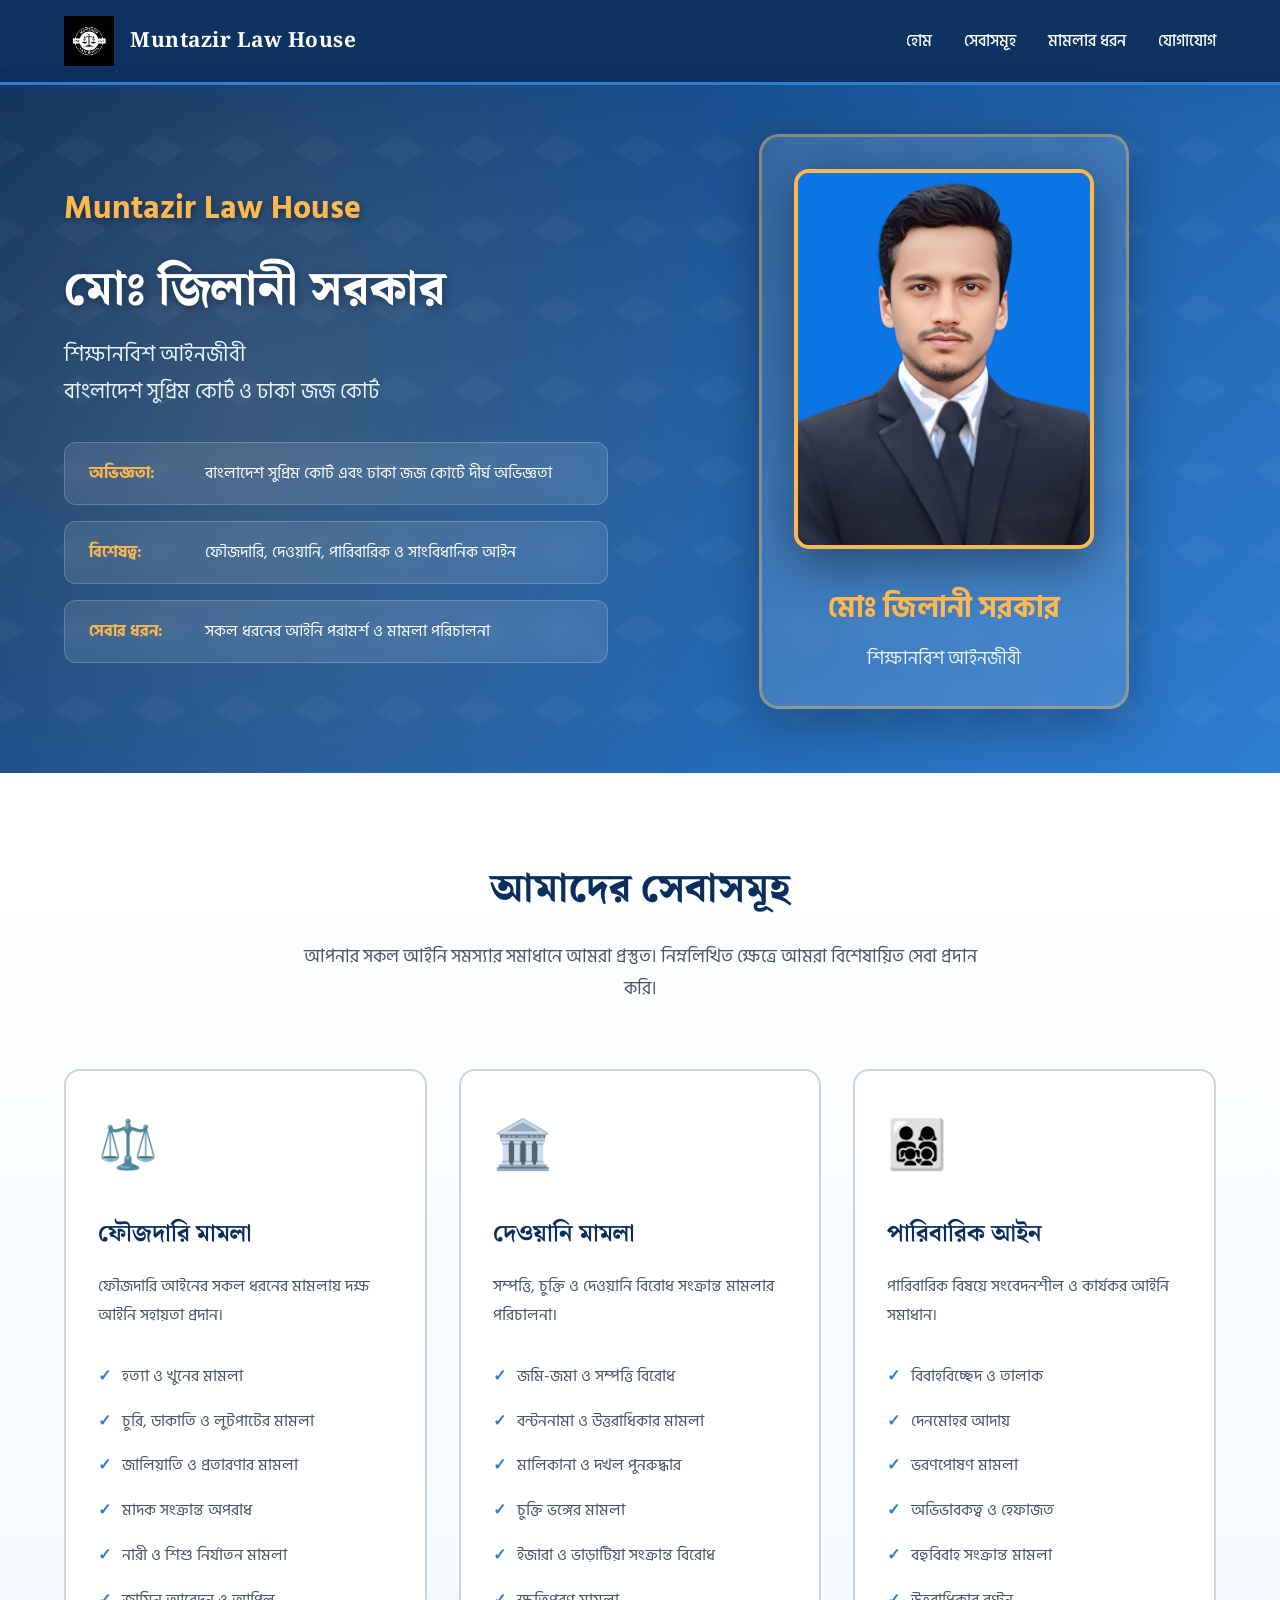
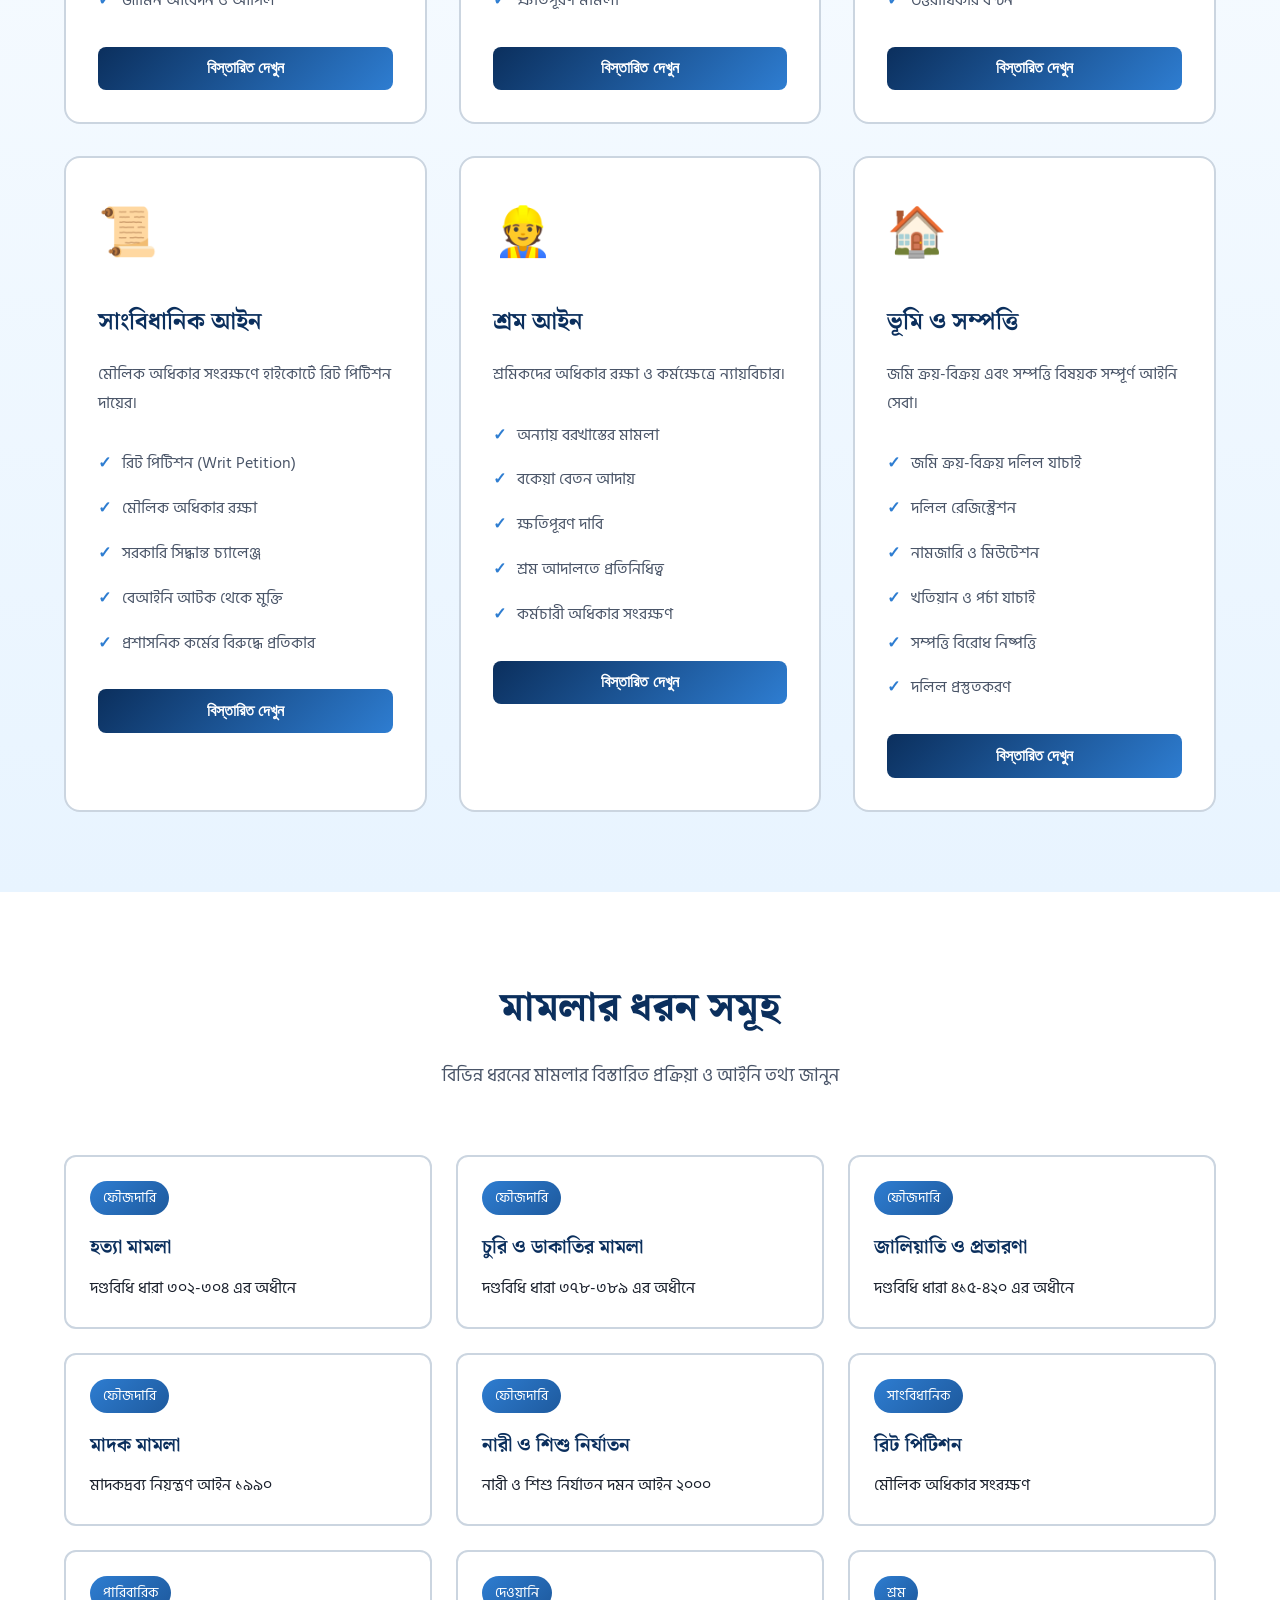
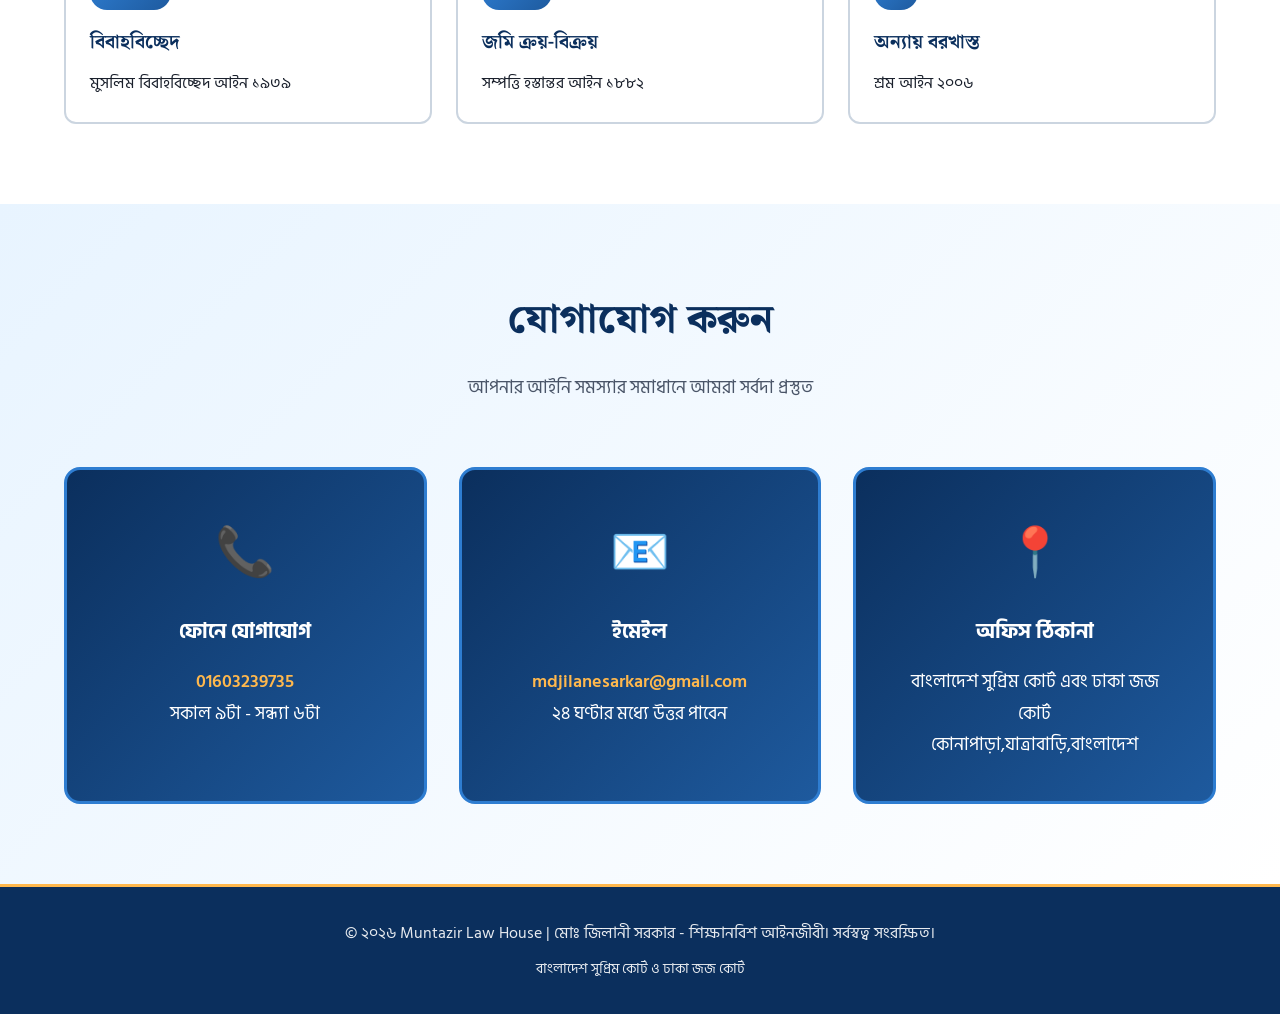
==== index.html @ a02744a9 "Update index.html home page updated" ====
<!DOCTYPE html>
<html lang="bn">
<head>
    <meta charset="UTF-8">
    <meta name="viewport" content="width=device-width, initial-scale=1.0">
    <title>Muntazir Law House | মোঃ জিলানী সরকার শিক্ষানবিশ-আইনজীবী </title>
    <link href="https://fonts.googleapis.com/css2?family=Hind+Siliguri:wght@300;400;500;600;700&family=Noto+Serif+Bengali:wght@400;500;600;700;800&display=swap" rel="stylesheet">
    <style>
        * {
            margin: 0;
            padding: 0;
            box-sizing: border-box;
        }

        :root {
            --primary: #0B2F5D;
            --secondary: #1E5A9E;
            --accent: #2E7DD1;
            --gold: #FFB84D;
            --light-blue: #E8F4FF;
            --white: #ffffff;
            --dark-text: #1a202c;
            --gray: #4a5568;
            --border: #cbd5e0;
        }

        body  {
            font-family: 'Hind Siliguri', 'Noto Serif Bengali', sans-serif;
            background: var(--white);
            color: var(--dark-text);
            line-height: 1.8;
            overflow-x: hidden;
        }

        /* Navigation */
        nav {
            position: fixed;
            top: 0;
            width: 100%;
            background: rgba(11, 47, 93, 0.98);
            backdrop-filter: blur(20px);
            padding: 1rem 5%;
            z-index: 1000;
            box-shadow: 0 4px 20px rgba(0, 87, 183, 0.15);
            border-bottom: 3px solid var(--accent);
        }

        .nav-container {
            max-width: 1400px;
            margin: 0 auto;
            display: flex;
            justify-content: space-between;
            align-items: center;
        }

        .logo-container {
            display: flex;
            align-items: center;
            gap: 1rem;
        }

        .logo-img {
            height: 50px;
            width: auto;
        }

        .logo-text {
            font-family: 'Noto Serif Bengali', serif;
            font-size: 1.3rem;
            font-weight: 700;
            color: var(--white);
            letter-spacing: 0.5px;
        }

        .nav-links {
            display: flex;
            gap: 2rem;
            list-style: none;
        }

        .nav-links a {
            color: var(--white);
            text-decoration: none;
            font-weight: 500;
            transition: all 0.3s ease;
            position: relative;
            padding: 0.5rem 0;
        }

        .nav-links a::after {
            content: '';
            position: absolute;
            bottom: 0;
            left: 0;
            width: 0;
            height: 2px;
            background: var(--gold);
            transition: width 0.3s ease;
        }

        .nav-links a:hover::after {
            width: 100%;
        }

        .nav-links a:hover {
            color: var(--gold);
        }

        /* Hero Section */
        .hero {
            margin-top: 70px;
            background: linear-gradient(135deg, #0B2F5D 0%, #1E5A9E 50%, #2E7DD1 100%);
            color: var(--white);
            padding: 4rem 5%;
            position: relative;
            overflow: hidden;
        }

        .hero::before {
            content: '';
            position: absolute;
            top: 0;
            left: 0;
            right: 0;
            bottom: 0;
            background: 
                radial-gradient(circle at 20% 50%, rgba(255, 184, 77, 0.15) 0%, transparent 50%),
                radial-gradient(circle at 80% 80%, rgba(46, 125, 209, 0.2) 0%, transparent 50%);
            pointer-events: none;
        }

        .hero::after {
            content: '';
            position: absolute;
            top: 0;
            left: 0;
            right: 0;
            bottom: 0;
            background-image: 
                linear-gradient(30deg, rgba(255, 255, 255, 0.03) 12%, transparent 12.5%, transparent 87%, rgba(255, 255, 255, 0.03) 87.5%, rgba(255, 255, 255, 0.03)),
                linear-gradient(150deg, rgba(255, 255, 255, 0.03) 12%, transparent 12.5%, transparent 87%, rgba(255, 255, 255, 0.03) 87.5%, rgba(255, 255, 255, 0.03));
            background-size: 80px 80px;
            pointer-events: none;
        }

        .hero-content {
            max-width: 1400px;
            margin: 0 auto;
            display: grid;
            grid-template-columns: 1fr 1fr;
            gap: 4rem;
            align-items: center;
            position: relative;
            z-index: 2;
        }

        .hero-text h1 {
            font-family: 'Noto Serif Bengali', serif;
            font-size: 3rem;
            font-weight: 800;
            margin-bottom: 1rem;
            color: var(--white);
            line-height: 1.2;
            text-shadow: 2px 2px 8px rgba(0, 0, 0, 0.3);
        }

        .hero-text .subtitle {
            font-size: 1.3rem;
            margin-bottom: 2rem;
            color: var(--light-blue);
            font-weight: 400;
        }

        .hero-text .company-name {
            font-size: 2rem;
            color: var(--gold);
            font-weight: 700;
            margin-bottom: 1.5rem;
            text-shadow: 2px 2px 6px rgba(0, 0, 0, 0.3);
        }

        .hero-info {
            display: flex;
            flex-direction: column;
            gap: 1rem;
            margin-top: 2rem;
        }

        .hero-info-item {
            display: flex;
            align-items: center;
            gap: 1rem;
            background: rgba(255, 255, 255, 0.1);
            padding: 1rem 1.5rem;
            border-radius: 12px;
            border: 1px solid rgba(255, 255, 255, 0.2);
            backdrop-filter: blur(10px);
            transition: all 0.3s ease;
        }

        .hero-info-item:hover {
            background: rgba(255, 255, 255, 0.15);
            transform: translateX(10px);
        }

        .hero-info-item strong {
            color: var(--gold);
            min-width: 100px;
        }

        .profile-section {
            display: flex;
            justify-content: center;
            align-items: center;
        }

        .profile-card {
            background: rgba(255, 255, 255, 0.12);
            border-radius: 20px;
            padding: 2rem;
            text-align: center;
            border: 3px solid rgba(255, 184, 77, 0.4);
            backdrop-filter: blur(15px);
            box-shadow: 0 15px 50px rgba(0, 0, 0, 0.3);
        }

        .profile-image {
            width: 300px;
            height: 380px;
            border-radius: 15px;
            object-fit: cover;
            object-position: center top;
            border: 4px solid var(--gold);
            box-shadow: 0 15px 50px rgba(0, 0, 0, 0.4);
            margin-bottom: 1.5rem;
        }

        .profile-name {
            font-size: 1.8rem;
            font-weight: 700;
            color: var(--gold);
            margin-bottom: 0.5rem;
        }

        .profile-title {
            font-size: 1.1rem;
            color: var(--light-blue);
        }

        /* Services Section */
        .services {
            padding: 5rem 5%;
            background: linear-gradient(180deg, var(--white) 0%, var(--light-blue) 100%);
        }

        .section-title {
            text-align: center;
            font-family: 'Noto Serif Bengali', serif;
            font-size: 2.5rem;
            font-weight: 800;
            color: var(--primary);
            margin-bottom: 1rem;
        }

        .section-subtitle {
            text-align: center;
            font-size: 1.1rem;
            color: var(--gray);
            margin-bottom: 4rem;
            max-width: 700px;
            margin-left: auto;
            margin-right: auto;
        }

        .services-grid {
            max-width: 1400px;
            margin: 0 auto;
            display: grid;
            grid-template-columns: repeat(auto-fit, minmax(350px, 1fr));
            gap: 2rem;
        }

        .service-card {
            background: var(--white);
            border: 2px solid var(--border);
            border-radius: 16px;
            padding: 2rem;
            transition: all 0.4s ease;
            cursor: pointer;
            position: relative;
            overflow: hidden;
        }

        .service-card::before {
            content: '';
            position: absolute;
            top: 0;
            left: 0;
            width: 100%;
            height: 4px;
            background: linear-gradient(90deg, var(--accent), var(--secondary));
            transform: scaleX(0);
            transition: transform 0.4s ease;
        }

        .service-card:hover::before {
            transform: scaleX(1);
        }

        .service-card:hover {
            transform: translateY(-8px);
            box-shadow: 0 20px 50px rgba(30, 90, 158, 0.2);
            border-color: var(--accent);
        }

        .service-icon {
            font-size: 3rem;
            margin-bottom: 1.5rem;
        }

        .service-card h3 {
            font-family: 'Noto Serif Bengali', serif;
            font-size: 1.5rem;
            color: var(--primary);
            margin-bottom: 1rem;
            font-weight: 700;
        }

        .service-card p {
            color: var(--gray);
            line-height: 1.8;
            margin-bottom: 1.5rem;
        }

        .service-features {
            list-style: none;
            margin: 1.5rem 0;
        }

        .service-features li {
            padding: 0.5rem 0;
            color: var(--gray);
            position: relative;
            padding-left: 1.5rem;
        }

        .service-features li::before {
            content: '✓';
            position: absolute;
            left: 0;
            color: var(--accent);
            font-weight: bold;
        }

        .view-details-btn {
            background: linear-gradient(135deg, var(--primary), var(--accent));
            color: var(--white);
            border: none;
            padding: 0.8rem 1.5rem;
            border-radius: 8px;
            font-size: 1rem;
            cursor: pointer;
            transition: all 0.3s ease;
            font-weight: 600;
            width: 100%;
        }

        .view-details-btn:hover {
            transform: scale(1.02);
            box-shadow: 0 10px 30px rgba(30, 90, 158, 0.3);
        }

        /* Case Types Section */
        .case-types {
            padding: 5rem 5%;
            background: var(--white);
        }

        .case-grid {
            max-width: 1400px;
            margin: 0 auto;
            display: grid;
            grid-template-columns: repeat(auto-fit, minmax(300px, 1fr));
            gap: 1.5rem;
        }

        .case-card {
            background: var(--white);
            border-radius: 12px;
            padding: 1.5rem;
            transition: all 0.3s ease;
            cursor: pointer;
            border: 2px solid var(--border);
        }

        .case-card:hover {
            transform: translateY(-5px);
            box-shadow: 0 15px 40px rgba(30, 90, 158, 0.15);
            border-color: var(--accent);
        }

        .case-card h4 {
            font-family: 'Noto Serif Bengali', serif;
            font-size: 1.2rem;
            color: var(--primary);
            margin-bottom: 0.5rem;
            font-weight: 700;
        }

        .case-type-badge {
            display: inline-block;
            background: linear-gradient(135deg, var(--accent), var(--secondary));
            color: var(--white);
            padding: 0.3rem 0.8rem;
            border-radius: 20px;
            font-size: 0.85rem;
            margin-bottom: 1rem;
        }

        /* Modal */
        .modal {
            display: none;
            position: fixed;
            top: 0;
            left: 0;
            width: 100%;
            height: 100%;
            background: rgba(0, 0, 0, 0.8);
            z-index: 2000;
            overflow-y: auto;
            backdrop-filter: blur(5px);
        }

        .modal.active {
            display: flex;
            align-items: center;
            justify-content: center;
            padding: 2rem;
        }

        .modal-content {
            background: var(--white);
            border-radius: 20px;
            max-width: 900px;
            width: 100%;
            max-height: 90vh;
            overflow-y: auto;
            position: relative;
            animation: modalSlideIn 0.3s ease;
        }

        @keyframes modalSlideIn {
            from {
                opacity: 0;
                transform: translateY(30px);
            }
            to {
                opacity: 1;
                transform: translateY(0);
            }
        }

        .modal-header {
            background: linear-gradient(135deg, var(--primary), var(--accent));
            color: var(--white);
            padding: 2rem;
            border-radius: 20px 20px 0 0;
            position: sticky;
            top: 0;
            z-index: 10;
        }

        .modal-header h2 {
            font-family: 'Noto Serif Bengali', serif;
            font-size: 2rem;
            font-weight: 700;
        }

        .close-btn {
            position: absolute;
            top: 1.5rem;
            right: 1.5rem;
            background: rgba(255, 255, 255, 0.2);
            border: none;
            color: var(--white);
            font-size: 2rem;
            width: 40px;
            height: 40px;
            border-radius: 50%;
            cursor: pointer;
            transition: all 0.3s ease;
            display: flex;
            align-items: center;
            justify-content: center;
        }

        .close-btn:hover {
            background: rgba(255, 255, 255, 0.3);
            transform: rotate(90deg);
        }

        .modal-body {
            padding: 2rem;
        }

        .step {
            background: var(--light-blue);
            border-left: 4px solid var(--accent);
            padding: 1.5rem;
            margin-bottom: 1.5rem;
            border-radius: 8px;
            transition: all 0.3s ease;
        }

        .step:hover {
            background: #d4ebff;
            transform: translateX(5px);
        }

        .step-number {
            display: inline-block;
            background: linear-gradient(135deg, var(--accent), var(--secondary));
            color: var(--white);
            width: 35px;
            height: 35px;
            border-radius: 50%;
            text-align: center;
            line-height: 35px;
            font-weight: bold;
            margin-bottom: 1rem;
        }

        .step h4 {
            color: var(--primary);
            font-size: 1.3rem;
            margin-bottom: 0.8rem;
            font-weight: 700;
        }

        .step p {
            color: var(--gray);
            line-height: 1.8;
        }

        /* Contact Section */
        .contact {
            padding: 5rem 5%;
            background: linear-gradient(135deg, var(--light-blue) 0%, var(--white) 100%);
        }

        .contact-grid {
            max-width: 1200px;
            margin: 0 auto;
            display: grid;
            grid-template-columns: repeat(auto-fit, minmax(300px, 1fr));
            gap: 2rem;
        }

        .contact-card {
            background: linear-gradient(135deg, var(--primary), var(--secondary));
            color: var(--white);
            padding: 2.5rem;
            border-radius: 16px;
            text-align: center;
            transition: all 0.3s ease;
            border: 3px solid var(--accent);
        }

        .contact-card:hover {
            transform: translateY(-10px);
            box-shadow: 0 20px 50px rgba(30, 90, 158, 0.3);
        }

        .contact-icon {
            font-size: 3rem;
            margin-bottom: 1rem;
            color: var(--gold);
        }

        .contact-card h3 {
            font-size: 1.3rem;
            margin-bottom: 1rem;
            font-weight: 700;
        }

        .contact-card p {
            font-size: 1.1rem;
            line-height: 1.8;
        }

        .contact-card a {
            color: var(--gold);
            text-decoration: none;
            font-weight: 600;
            transition: color 0.3s ease;
        }

        .contact-card a:hover {
            color: var(--white);
        }

        /* Footer */
        footer {
            background: var(--primary);
            color: rgba(255, 255, 255, 0.9);
            text-align: center;
            padding: 2rem 5%;
            border-top: 3px solid var(--gold);
        }

        footer p {
            font-size: 1rem;
        }

        /* Responsive Design */
        @media (max-width: 768px) {
            .hero-content {
                grid-template-columns: 1fr;
                gap: 2rem;
            }

            .profile-section {
                order: -1;
            }

            .hero-text h1 {
                font-size: 2rem;
            }

            .hero-text .company-name {
                font-size: 1.5rem;
            }

            .profile-image {
                width: 250px;
                height: 320px;
            }

            .services-grid,
            .case-grid,
            .contact-grid {
                grid-template-columns: 1fr;
            }

            .nav-links {
                gap: 1rem;
                font-size: 0.9rem;
            }

            .logo-img {
                height: 40px;
            }

            .logo-text {
                font-size: 1.1rem;
            }

            .modal-content {
                margin: 1rem;
            }
        }

        /* Animations */
        @keyframes fadeInUp {
            from {
                opacity: 0;
                transform: translateY(30px);
            }
            to {
                opacity: 1;
                transform: translateY(0);
            }
        }

        .fade-in-up {
            animation: fadeInUp 0.8s ease;
        }

        /* Scroll animations */
        @keyframes float {
            0%, 100% {
                transform: translateY(0px);
            }
            50% {
                transform: translateY(-10px);
            }
        }

        .profile-card {
            animation: float 3s ease-in-out infinite;
        }
    </style><meta name="description" content="Personal website">
<meta name="robots" content="index, follow"><meta name="description" content="Personal website">
<meta name="robots" content="index, follow">
<link rel="canonical" href="https://jilane70.github.io/">
<meta property="og:url" content="https://jilane70.github.io/">
<meta property="og:type" content="website"><script type="application/ld+json">
{
  "@context": "https://schema.org",
  "@type": "WebSite",
  "url": "https://jilane70.github.io/",
}
</script>
</head>
<body>
    <!-- Navigation -->
    <nav>
        <div class="nav-container">
            <div class="logo-container">
                <img src="logo.png" alt="Muntazir Law House Logo" class="logo-img">
                <div class="logo-text">Muntazir Law House</div>
            </div>
            <ul class="nav-links">
                <li><a href="#home">হোম</a></li>
                <li><a href="#services">সেবাসমূহ</a></li>
                <li><a href="#cases">মামলার ধরন</a></li>
                <li><a href="#contact">যোগাযোগ</a></li>
            </ul>
        </div>
    </nav>

    <!-- Hero Section -->
    <section id="home" class="hero">
        <div class="hero-content">
            <div class="hero-text">
                <div class="company-name">Muntazir Law House</div>
                <h1 class="fade-in-up">মোঃ জিলানী সরকার</h1>
                <p class="subtitle">শিক্ষানবিশ আইনজীবী<br>বাংলাদেশ সুপ্রিম কোর্ট ও ঢাকা জজ কোর্ট</p>
                
                <div class="hero-info">
                    <div class="hero-info-item">
                        <strong>অভিজ্ঞতা:</strong>
                        <span>বাংলাদেশ সুপ্রিম কোর্ট এবং ঢাকা জজ কোর্টে দীর্ঘ অভিজ্ঞতা</span>
                    </div>
                    <div class="hero-info-item">
                        <strong>বিশেষত্ব:</strong>
                        <span>ফৌজদারি, দেওয়ানি, পারিবারিক ও সাংবিধানিক আইন</span>
                    </div>
                    <div class="hero-info-item">
                        <strong>সেবার ধরন:</strong>
                        <span>সকল ধরনের আইনি পরামর্শ ও মামলা পরিচালনা</span>
                    </div>
                </div>
            </div>

            <div class="profile-section">
                <div class="profile-card">
                    <img src="1766906066155.jpg" alt="মোঃ জিলানী সরকার" class="profile-image">
                    <div class="profile-name">মোঃ জিলানী সরকার</div>
                    <div class="profile-title">শিক্ষানবিশ আইনজীবী</div>
                </div>
            </div>
        </div>
    </section>

    <!-- Services Section -->
    <section id="services" class="services">
        <h2 class="section-title">আমাদের সেবাসমূহ</h2>
        <p class="section-subtitle">আপনার সকল আইনি সমস্যার সমাধানে আমরা প্রস্তুত। নিম্নলিখিত ক্ষেত্রে আমরা বিশেষায়িত সেবা প্রদান করি।</p>

        <div class="services-grid">
            <!-- Criminal Law -->
            <div class="service-card">
                <div class="service-icon">⚖️</div>
                <h3>ফৌজদারি মামলা</h3>
                <p>ফৌজদারি আইনের সকল ধরনের মামলায় দক্ষ আইনি সহায়তা প্রদান।</p>
                <ul class="service-features">
                    <li>হত্যা ও খুনের মামলা</li>
                    <li>চুরি, ডাকাতি ও লুটপাটের মামলা</li>
                    <li>জালিয়াতি ও প্রতারণার মামলা</li>
                    <li>মাদক সংক্রান্ত অপরাধ</li>
                    <li>নারী ও শিশু নির্যাতন মামলা</li>
                    <li>জামিন আবেদন ও আপিল</li>
                </ul>
                <button class="view-details-btn" onclick="showServiceModal('criminal')">বিস্তারিত দেখুন</button>
            </div>

            <!-- Civil Law -->
            <div class="service-card">
                <div class="service-icon">🏛️</div>
                <h3>দেওয়ানি মামলা</h3>
                <p>সম্পত্তি, চুক্তি ও দেওয়ানি বিরোধ সংক্রান্ত মামলার পরিচালনা।</p>
                <ul class="service-features">
                    <li>জমি-জমা ও সম্পত্তি বিরোধ</li>
                    <li>বন্টননামা ও উত্তরাধিকার মামলা</li>
                    <li>মালিকানা ও দখল পুনরুদ্ধার</li>
                    <li>চুক্তি ভঙ্গের মামলা</li>
                    <li>ইজারা ও ভাড়াটিয়া সংক্রান্ত বিরোধ</li>
                    <li>ক্ষতিপূরণ মামলা</li>
                </ul>
                <button class="view-details-btn" onclick="showServiceModal('civil')">বিস্তারিত দেখুন</button>
            </div>

            <!-- Family Law -->
            <div class="service-card">
                <div class="service-icon">👨‍👩‍👧‍👦</div>
                <h3>পারিবারিক আইন</h3>
                <p>পারিবারিক বিষয়ে সংবেদনশীল ও কার্যকর আইনি সমাধান।</p>
                <ul class="service-features">
                    <li>বিবাহবিচ্ছেদ ও তালাক</li>
                    <li>দেনমোহর আদায়</li>
                    <li>ভরণপোষণ মামলা</li>
                    <li>অভিভাবকত্ব ও হেফাজত</li>
                    <li>বহুবিবাহ সংক্রান্ত মামলা</li>
                    <li>উত্তরাধিকার বণ্টন</li>
                </ul>
                <button class="view-details-btn" onclick="showServiceModal('family')">বিস্তারিত দেখুন</button>
            </div>

            <!-- Constitutional Law -->
            <div class="service-card">
                <div class="service-icon">📜</div>
                <h3>সাংবিধানিক আইন</h3>
                <p>মৌলিক অধিকার সংরক্ষণে হাইকোর্টে রিট পিটিশন দায়ের।</p>
                <ul class="service-features">
                    <li>রিট পিটিশন (Writ Petition)</li>
                    <li>মৌলিক অধিকার রক্ষা</li>
                    <li>সরকারি সিদ্ধান্ত চ্যালেঞ্জ</li>
                    <li>বেআইনি আটক থেকে মুক্তি</li>
                    <li>প্রশাসনিক কর্মের বিরুদ্ধে প্রতিকার</li>
                </ul>
                <button class="view-details-btn" onclick="showServiceModal('constitutional')">বিস্তারিত দেখুন</button>
            </div>

            <!-- Labor Law -->
            <div class="service-card">
                <div class="service-icon">👷</div>
                <h3>শ্রম আইন</h3>
                <p>শ্রমিকদের অধিকার রক্ষা ও কর্মক্ষেত্রে ন্যায়বিচার।</p>
                <ul class="service-features">
                    <li>অন্যায় বরখাস্তের মামলা</li>
                    <li>বকেয়া বেতন আদায়</li>
                    <li>ক্ষতিপূরণ দাবি</li>
                    <li>শ্রম আদালতে প্রতিনিধিত্ব</li>
                    <li>কর্মচারী অধিকার সংরক্ষণ</li>
                </ul>
                <button class="view-details-btn" onclick="showServiceModal('labor')">বিস্তারিত দেখুন</button>
            </div>

            <!-- Property & Land -->
            <div class="service-card">
                <div class="service-icon">🏠</div>
                <h3>ভূমি ও সম্পত্তি</h3>
                <p>জমি ক্রয়-বিক্রয় এবং সম্পত্তি বিষয়ক সম্পূর্ণ আইনি সেবা।</p>
                <ul class="service-features">
                    <li>জমি ক্রয়-বিক্রয় দলিল যাচাই</li>
                    <li>দলিল রেজিস্ট্রেশন</li>
                    <li>নামজারি ও মিউটেশন</li>
                    <li>খতিয়ান ও পর্চা যাচাই</li>
                    <li>সম্পত্তি বিরোধ নিষ্পত্তি</li>
                    <li>দলিল প্রস্তুতকরণ</li>
                </ul>
                <button class="view-details-btn" onclick="showServiceModal('property')">বিস্তারিত দেখুন</button>
            </div>
        </div>
    </section>

    <!-- Case Types Section -->
    <section id="cases" class="case-types">
        <h2 class="section-title">মামলার ধরন সমূহ</h2>
        <p class="section-subtitle">বিভিন্ন ধরনের মামলার বিস্তারিত প্রক্রিয়া ও আইনি তথ্য জানুন</p>

        <div class="case-grid">
            <div class="case-card" onclick="showCaseDetails('হত্যা মামলা')">
                <span class="case-type-badge">ফৌজদারি</span>
                <h4>হত্যা মামলা</h4>
                <p>দণ্ডবিধি ধারা ৩০২-৩০৪ এর অধীনে</p>
            </div>

            <div class="case-card" onclick="showCaseDetails('চুরি ও ডাকাতির মামলা')">
                <span class="case-type-badge">ফৌজদারি</span>
                <h4>চুরি ও ডাকাতির মামলা</h4>
                <p>দণ্ডবিধি ধারা ৩৭৮-৩৮৯ এর অধীনে</p>
            </div>

            <div class="case-card" onclick="showCaseDetails('জালিয়াতি মামলা')">
                <span class="case-type-badge">ফৌজদারি</span>
                <h4>জালিয়াতি ও প্রতারণা</h4>
                <p>দণ্ডবিধি ধারা ৪১৫-৪২০ এর অধীনে</p>
            </div>

            <div class="case-card" onclick="showCaseDetails('মাদক মামলা')">
                <span class="case-type-badge">ফৌজদারি</span>
                <h4>মাদক মামলা</h4>
                <p>মাদকদ্রব্য নিয়ন্ত্রণ আইন ১৯৯০</p>
            </div>

            <div class="case-card" onclick="showCaseDetails('নারী ও শিশু নির্যাতন মামলা')">
                <span class="case-type-badge">ফৌজদারি</span>
                <h4>নারী ও শিশু নির্যাতন</h4>
                <p>নারী ও শিশু নির্যাতন দমন আইন ২০০০</p>
            </div>

            <div class="case-card" onclick="showCaseDetails('রিট পিটিশন')">
                <span class="case-type-badge">সাংবিধানিক</span>
                <h4>রিট পিটিশন</h4>
                <p>মৌলিক অধিকার সংরক্ষণ</p>
            </div>

            <div class="case-card" onclick="showCaseDetails('বিবাহবিচ্ছেদ')">
                <span class="case-type-badge">পারিবারিক</span>
                <h4>বিবাহবিচ্ছেদ</h4>
                <p>মুসলিম বিবাহবিচ্ছেদ আইন ১৯৩৯</p>
            </div>

            <div class="case-card" onclick="showCaseDetails('জমি ক্রয়-বিক্রয়')">
                <span class="case-type-badge">দেওয়ানি</span>
                <h4>জমি ক্রয়-বিক্রয়</h4>
                <p>সম্পত্তি হস্তান্তর আইন ১৮৮২</p>
            </div>

            <div class="case-card" onclick="showCaseDetails('অন্যায় বরখাস্ত')">
                <span class="case-type-badge">শ্রম</span>
                <h4>অন্যায় বরখাস্ত</h4>
                <p>শ্রম আইন ২০০৬</p>
            </div>
        </div>
    </section>

    <!-- Contact Section -->
    <section id="contact" class="contact">
        <h2 class="section-title">যোগাযোগ করুন</h2>
        <p class="section-subtitle">আপনার আইনি সমস্যার সমাধানে আমরা সর্বদা প্রস্তুত</p>

        <div class="contact-grid">
            <div class="contact-card">
                <div class="contact-icon">📞</div>
                <h3>ফোনে যোগাযোগ</h3>
                <p><a href="tel:01603239735">01603239735</a></p>
                <p>সকাল ৯টা - সন্ধ্যা ৬টা</p>
            </div>

            <div class="contact-card">
                <div class="contact-icon">📧</div>
                <h3>ইমেইল</h3>
                <p><a href="mailto:mdjilanesarkar@gmail.com">mdjilanesarkar@gmail.com</a></p>
                <p>২৪ ঘণ্টার মধ্যে উত্তর পাবেন</p>
            </div>

            <div class="contact-card">
                <div class="contact-icon">📍</div>
                <h3>অফিস ঠিকানা</h3>
                <p>বাংলাদেশ সুপ্রিম কোর্ট এবং ঢাকা জজ কোর্ট</p>
                <p>কোনাপাড়া,যাত্রাবাড়ি,বাংলাদেশ</p>
            </div>
        </div>
    </section>

    <!-- Footer -->
    <footer>
        <p>&copy; ২০২৬ Muntazir Law House | মোঃ জিলানী সরকার - শিক্ষানবিশ আইনজীবী। সর্বস্বত্ব সংরক্ষিত।</p>
        <p style="margin-top: 0.5rem; font-size: 0.9rem;">বাংলাদেশ সুপ্রিম কোর্ট ও ঢাকা জজ কোর্ট</p>
    </footer>

    <!-- Modal for Case Details -->
    <div id="caseModal" class="modal">
        <div class="modal-content">
            <div class="modal-header">
                <h2 id="modalTitle"></h2>
                <button class="close-btn" onclick="closeModal()">×</button>
            </div>
            <div class="modal-body" id="modalContent"></div>
        </div>
    </div>

    <!-- Modal for Service Details -->
    <div id="serviceModal" class="modal">
        <div class="modal-content">
            <div class="modal-header">
                <h2 id="serviceModalTitle"></h2>
                <button class="close-btn" onclick="closeServiceModal()">×</button>
            </div>
            <div class="modal-body" id="serviceModalContent"></div>
        </div>
    </div>

    <script>
        // Case Details Data
        const caseDetails = {
            'হত্যা মামলা': {
                description: 'দণ্ডবিধির ধারা ৩০২-৩০৪ এর অধীনে হত্যা মামলা অত্যন্ত গুরুতর ফৌজদারি অপরাধ। এই মামলায় সর্বোচ্চ শাস্তি মৃত্যুদণ্ড বা যাবজ্জীবন কারাদণ্ড হতে পারে।',
                steps: [
                    { title: 'FIR দাখিল', description: 'হত্যার ঘটনা ঘটলে অবিলম্বে নিকটস্থ থানায় First Information Report (FIR) দাখিল করতে হবে। FIR-এ ঘটনার বিস্তারিত বিবরণ, সময়, স্থান এবং সন্দেহভাজন ব্যক্তির তথ্য উল্লেখ করতে হবে।' },
                    { title: 'তদন্ত প্রক্রিয়া', description: 'পুলিশ ঘটনাস্থল পরিদর্শন, আলামত সংগ্রহ, পোস্টমর্টেম রিপোর্ট, সাক্ষীদের জবানবন্দি সংগ্রহ করবে। একজন তদন্ত কর্মকর্তা নিয়োগ দেওয়া হবে।' },
                    { title: 'গ্রেপ্তার ও জামিন', description: 'সন্দেহভাজন ব্যক্তিকে গ্রেপ্তার করা হলে তাকে ২৪ ঘণ্টার মধ্যে ম্যাজিস্ট্রেটের সামনে হাজির করতে হবে। খুনের মামলায় জামিন পাওয়া কঠিন তবে বিশেষ পরিস্থিতিতে হাইকোর্ট থেকে জামিন পাওয়া যেতে পারে।' },
                    { title: 'চার্জশিট দাখিল', description: 'তদন্ত শেষে পুলিশ আদালতে চার্জশিট দাখিল করবে যেখানে অভিযুক্তের বিরুদ্ধে অভিযোগ এবং প্রমাণাদি উল্লেখ থাকবে।' },
                    { title: 'বিচার প্রক্রিয়া', description: 'দায়রা আদালতে বিচার শুরু হবে। সাক্ষীদের জেরা, প্রমাণাদি উপস্থাপন, এবং আইনজীবীদের যুক্তি-তর্ক হবে। এই প্রক্রিয়া কয়েক মাস থেকে কয়েক বছর পর্যন্ত সময় নিতে পারে।' },
                    { title: 'রায় ও আপিল', description: 'আদালত রায় ঘোষণা করবে। রায়ে অসন্তুষ্ট হলে হাইকোর্ট এবং পরবর্তীতে আপিল বিভাগে আপিল করা যায়।' }
                ]
            },
            'চুরি ও ডাকাতির মামলা': {
                description: 'দণ্ডবিধির ধারা ৩৭৮-৩৮৯ এর অধীনে চুরি ও ডাকাতির মামলা পরিচালিত হয়।',
                steps: [
                    { title: 'FIR দাখিল', description: 'চুরি বা ডাকাতির ঘটনা ঘটলে অবিলম্বে থানায় FIR দাখিল করতে হবে। চুরি হওয়া সামগ্রীর তালিকা ও মূল্য উল্লেখ করতে হবে।' },
                    { title: 'তদন্ত', description: 'পুলিশ ঘটনাস্থল পরিদর্শন, আলামত সংগ্রহ, সাক্ষীদের জবানবন্দি এবং সন্দেহভাজনদের খোঁজ করবে।' },
                    { title: 'গ্রেপ্তার ও সম্পত্তি উদ্ধার', description: 'সন্দেহভাজন ব্যক্তিদের গ্রেপ্তার এবং চুরি যাওয়া সম্পত্তি উদ্ধারের চেষ্টা করা হবে।' },
                    { title: 'চার্জশিট', description: 'তদন্ত সম্পন্ন হলে পুলিশ চার্জশিট দাখিল করবে।' },
                    { title: 'বিচার', description: 'ম্যাজিস্ট্রেট আদালতে বিচার হবে। অপরাধের গুরুত্ব অনুযায়ী শাস্তি নির্ধারিত হবে।' }
                ]
            },
            'জালিয়াতি মামলা': {
                description: 'দণ্ডবিধির ধারা ৪১৫-৪২০ এর অধীনে জালিয়াতি ও প্রতারণার মামলা পরিচালিত হয়।',
                steps: [
                    { title: 'অভিযোগ দাখিল', description: 'জালিয়াতি বা প্রতারণার শিকার হলে প্রমাণসহ থানায় অভিযোগ দাখিল করতে হবে। জাল দলিল, চেক বা অন্যান্য প্রমাণ সংরক্ষণ করতে হবে।' },
                    { title: 'তদন্ত প্রক্রিয়া', description: 'পুলিশ জাল দলিলের পরীক্ষা, সাক্ষী জবানবন্দি এবং অভিযুক্তের আর্থিক লেনদেন যাচাই করবে।' },
                    { title: 'ফরেনসিক পরীক্ষা', description: 'জাল স্বাক্ষর বা দলিলের জন্য ফরেনসিক পরীক্ষা করা হবে।' },
                    { title: 'চার্জশিট ও বিচার', description: 'প্রমাণ পাওয়া গেলে চার্জশিট দাখিল এবং আদালতে বিচার শুরু হবে।' },
                    { title: 'ক্ষতিপূরণ', description: 'দোষী সাব্যস্ত হলে শাস্তির পাশাপাশি ক্ষতিগ্রস্তকে ক্ষতিপূরণ দেওয়ার আদেশ দেওয়া যেতে পারে।' }
                ]
            },
            'মাদক মামলা': {
                description: 'মাদকদ্রব্য নিয়ন্ত্রণ আইন, ১৯৯০ এর অধীনে মাদক অপরাধ পরিচালিত হয়।',
                steps: [
                    { title: 'গ্রেপ্তার', description: 'মাদক অপরাধে গ্রেপ্তার হলে অবিলম্বে একজন অভিজ্ঞ আইনজীবী নিয়োগ করুন।' },
                    { title: 'নমুনা পরীক্ষা', description: 'উদ্ধারকৃত মাদকের নমুনা সরকারি ল্যাবে পরীক্ষা করা হবে।' },
                    { title: 'জামিন আবেদন', description: 'মাদক মামলায় জামিন কঠিন তবে বিশেষ পরিস্থিতিতে হাইকোর্ট থেকে জামিন পাওয়া সম্ভব।' },
                    { title: 'বিচার', description: 'মাদক আদালতে দ্রুত বিচার প্রক্রিয়া চলবে।' },
                    { title: 'শাস্তি', description: 'দোষী সাব্যস্ত হলে মাদকের ধরন ও পরিমাণ অনুযায়ী কঠোর শাস্তি হতে পারে।' }
                ]
            },
            'নারী ও শিশু নির্যাতন মামলা': {
                description: 'নারী ও শিশু নির্যাতন দমন আইন, ২০০০ এর অধীনে এই মামলা পরিচালিত হয়।',
                steps: [
                    { title: 'অভিযোগ দাখিল', description: 'নিকটস্থ থানা বা নারী ও শিশু নির্যাতন দমন ট্রাইব্যুনালে অভিযোগ দাখিল করুন।' },
                    { title: 'মেডিকেল পরীক্ষা', description: 'শারীরিক নির্যাতনের ক্ষেত্রে অবিলম্বে মেডিকেল পরীক্ষা করান এবং রিপোর্ট সংরক্ষণ করুন।' },
                    { title: 'সুরক্ষা আদেশ', description: 'প্রয়োজনে আদালত থেকে সুরক্ষা আদেশ নিতে পারেন।' },
                    { title: 'দ্রুত বিচার', description: 'নারী ও শিশু নির্যাতন ট্রাইব্যুনালে দ্রুত বিচার প্রক্রিয়া চলবে।' },
                    { title: 'ক্ষতিপূরণ', description: 'দোষী সাব্যস্ত হলে কঠোর শাস্তি এবং ক্ষতিপূরণের আদেশ দেওয়া হতে পারে।' }
                ]
            },
            'রিট পিটিশন': {
                description: 'সাংবিধানিক প্রতিকারের জন্য হাইকোর্ট বিভাগে রিট পিটিশন দায়ের করা হয়।',
                steps: [
                    { title: 'আইনি পরামর্শ', description: 'রিট পিটিশন দায়েরের আগে অভিজ্ঞ সাংবিধানিক আইনজীবীর পরামর্শ নিন।' },
                    { title: 'রিট দায়ের', description: 'হাইকোর্ট বিভাগে রিট পিটিশন দায়ের করুন। এতে মৌলিক অধিকার লঙ্ঘনের বিস্তারিত বিবরণ থাকতে হবে।' },
                    { title: 'নোটিশ জারি', description: 'আদালত সংশ্লিষ্ট কর্তৃপক্ষকে নোটিশ জারি করবে এবং জবাব চাইবে।' },
                    { title: 'শুনানি', description: 'উভয় পক্ষের যুক্তি-তর্ক শোনার পর আদালত রায় দেবে।' },
                    { title: 'রুল', description: 'প্রয়োজনে আদালত রুল জারি করে অন্তর্বর্তীকালীন আদেশ দিতে পারে।' }
                ]
            },
            'বিবাহবিচ্ছেদ': {
                description: 'মুসলিম বিবাহবিচ্ছেদ আইন ১৯৩৯ এবং পারিবারিক আদালত অধ্যাদেশ ১৯৮৫ অনুযায়ী বিবাহবিচ্ছেদ মামলা পরিচালিত হয়।',
                steps: [
                    { title: 'নোটিশ প্রদান', description: 'স্বামী তালাক দিতে চাইলে স্ত্রী ও ইউনিয়ন পরিষদ চেয়ারম্যানকে লিখিত নোটিশ দিতে হবে।' },
                    { title: 'সালিশি প্রচেষ্টা', description: '৯০ দিনের মধ্যে সালিশি পরিষদ গঠন করে মীমাংসার চেষ্টা করা হবে।' },
                    { title: 'মামলা দায়ের', description: 'মীমাংসা ব্যর্থ হলে পারিবারিক আদালতে বিবাহবিচ্ছেদ মামলা দায়ের করতে হবে।' },
                    { title: 'ভরণপোষণ ও অধিকার', description: 'স্ত্রীর ভরণপোষণ, দেনমোহর এবং সন্তান হেফাজতের বিষয় নিষ্পত্তি হবে।' },
                    { title: 'ডিক্রি', description: 'আদালত বিবাহবিচ্ছেদ ডিক্রি প্রদান করবে।' }
                ]
            },
            'জমি ক্রয়-বিক্রয়': {
                description: 'সম্পত্তি হস্তান্তর আইন ১৮৮২ এবং রেজিস্ট্রেশন আইন ১৯০৮ অনুযায়ী জমি ক্রয়-বিক্রয় হয়।',
                steps: [
                    { title: 'দলিল যাচাই', description: 'ক্রয়ের আগে জমির দলিল, খতিয়ান, পর্চা ভালোভাবে যাচাই করুন। জমিতে কোনো বিরোধ আছে কিনা তা নিশ্চিত হন।' },
                    { title: 'চুক্তিপত্র তৈরি', description: 'ক্রেতা ও বিক্রেতার মধ্যে লিখিত চুক্তিপত্র তৈরি করুন যেখানে মূল্য, পরিশোধের শর্ত এবং সময়সীমা উল্লেখ থাকবে।' },
                    { title: 'বায়না দলিল', description: 'চূড়ান্ত দলিলের আগে বায়না দলিল সম্পাদন করে আগাম অর্থ পরিশোধ করুন।' },
                    { title: 'দলিল রেজিস্ট্রি', description: 'সাব-রেজিস্ট্রি অফিসে দলিল রেজিস্ট্রি করুন। স্ট্যাম্প ডিউটি ও রেজিস্ট্রেশন ফি পরিশোধ করতে হবে।' },
                    { title: 'নামজারি', description: 'ভূমি অফিসে নামজারি করে নতুন মালিকের নামে খতিয়ান করুন।' },
                    { title: 'দখল হস্তান্তর', description: 'দলিল রেজিস্ট্রির পর জমির দখল হস্তান্তর করুন।' }
                ]
            },
            'অন্যায় বরখাস্ত': {
                description: 'শ্রম আইন ২০০৬ এর অধীনে অন্যায় বরখাস্তের বিরুদ্ধে প্রতিকার পাওয়া যায়।',
                steps: [
                    { title: 'কারণ দর্শানো নোটিশ', description: 'বরখাস্তের ৩০ দিনের মধ্যে লিখিতভাবে কর্তৃপক্ষের কাছে ব্যাখ্যা চান।' },
                    { title: 'অভিযোগ দায়ের', description: 'শ্রম আদালতে অন্যায় বরখাস্তের বিরুদ্ধে অভিযোগ দায়ের করুন।' },
                    { title: 'প্রমাণ সংগ্রহ', description: 'চাকরির চুক্তি, নিয়োগপত্র, বেতনের রশিদ এবং অন্যান্য প্রমাণাদি সংগ্রহ করুন।' },
                    { title: 'শুনানি', description: 'শ্রম আদালতে উভয় পক্ষের শুনানি হবে।' },
                    { title: 'প্রতিকার', description: 'আদালত চাকরিতে পুনর্বহাল বা ক্ষতিপূরণের আদেশ দিতে পারে।' }
                ]
            }
        };

        // Service Details Data
        const serviceDetails = {
            'criminal': {
                title: 'ফৌজদারি মামলা সেবা',
                description: 'ফৌজদারি আইনের অধীনে সকল ধরনের মামলায় আমরা বিশেষজ্ঞ আইনি সহায়তা প্রদান করি। আমাদের অভিজ্ঞ আইনজীবী দল আপনার অধিকার রক্ষায় সর্বদা প্রস্তুত।',
                services: [
                    { name: 'হত্যা ও খুনের মামলা', details: 'দণ্ডবিধি ধারা ৩০২-৩০৪ এর অধীনে সকল ধরনের হত্যা মামলায় পরামর্শ, জামিন আবেদন এবং বিচারিক প্রতিনিধিত্ব।' },
                    { name: 'চুরি ও ডাকাতি', details: 'দণ্ডবিধি ধারা ৩৭৮-৩৮৯ এর অধীনে চুরি, ডাকাতি, লুটপাটের মামলায় সম্পূর্ণ আইনি সহায়তা।' },
                    { name: 'জালিয়াতি ও প্রতারণা', details: 'দণ্ডবিধি ধারা ৪১৫-৪২০ এর অধীনে জালিয়াতি, প্রতারণা, জাল দলিলের মামলা পরিচালনা।' },
                    { name: 'মাদক সংক্রান্ত অপরাধ', details: 'মাদকদ্রব্য নিয়ন্ত্রণ আইন ১৯৯০ এর অধীনে মাদক মামলায় জামিন, বিচার ও আপিল।' },
                    { name: 'নারী ও শিশু নির্যাতন', details: 'নারী ও শিশু নির্যাতন দমন আইন ২০০০ এর অধীনে ধর্ষণ, যৌন হয়রানি, এসিড নিক্ষেপ ইত্যাদি মামলা।' },
                    { name: 'জামিন আবেদন', details: 'ম্যাজিস্ট্রেট আদালত, দায়রা আদালত ও হাইকোর্টে জামিন আবেদন প্রস্তুত ও পরিচালনা।' },
                    { name: 'আপিল', details: 'হাইকোর্ট বিভাগ ও আপিল বিভাগে ফৌজদারি মামলার আপিল পরিচালনা।' }
                ]
            },
            'civil': {
                title: 'দেওয়ানি মামলা সেবা',
                description: 'সম্পত্তি, চুক্তি এবং দেওয়ানি বিরোধের সকল ক্ষেত্রে আমরা দক্ষ আইনি সমাধান প্রদান করি।',
                services: [
                    { name: 'জমি-জমা বিরোধ', details: 'সম্পত্তির মালিকানা, দখল, সীমানা নির্ধারণ সংক্রান্ত সকল মামলা পরিচালনা।' },
                    { name: 'বন্টননামা মামলা', details: 'যৌথ সম্পত্তি বণ্টন, উত্তরাধিকার বণ্টন সংক্রান্ত মামলা।' },
                    { name: 'মালিকানা পুনরুদ্ধার', details: 'বেদখল হওয়া সম্পত্তির মালিকানা ও দখল পুনরুদ্ধারের মামলা।' },
                    { name: 'চুক্তি বিরোধ', details: 'ব্যবসায়িক বা ব্যক্তিগত চুক্তি ভঙ্গের মামলা এবং ক্ষতিপূরণ দাবি।' },
                    { name: 'ইজারা ও ভাড়াটিয়া মামলা', details: 'ভাড়া বিরোধ, উচ্ছেদ মামলা এবং বকেয়া ভাড়া আদায়।' },
                    { name: 'ক্ষতিপূরণ মামলা', details: 'অবহেলা, দুর্ঘটনা বা চুক্তি ভঙ্গের জন্য ক্ষতিপূরণ দাবি।' }
                ]
            },
            'family': {
                title: 'পারিবারিক আইন সেবা',
                description: 'পারিবারিক বিষয়ে সংবেদনশীল ও কার্যকর আইনি সহায়তা প্রদান করি আমরা।',
                services: [
                    { name: 'বিবাহবিচ্ছেদ', details: 'তালাক, খুলা, বিবাহ বিচ্ছেদ সংক্রান্ত সকল মামলা এবং পারিবারিক আদালতে প্রতিনিধিত্ব।' },
                    { name: 'দেনমোহর আদায়', details: 'অপরিশোধিত দেনমোহর আদায়ের জন্য পারিবারিক আদালতে মামলা দায়ের।' },
                    { name: 'ভরণপোষণ', details: 'স্ত্রী ও সন্তানের ভরণপোষণ দাবির মামলা পরিচালনা।' },
                    { name: 'অভিভাবকত্ব ও হেফাজত', details: 'সন্তানের অভিভাবকত্ব ও হেফাজত সংক্রান্ত মামলা।' },
                    { name: 'বহুবিবাহ অনুমতি', details: 'বহুবিবাহ অনুমতি আবেদন এবং সংশ্লিষ্ট আইনি প্রক্রিয়া।' },
                    { name: 'উত্তরাধিকার বণ্টন', details: 'ইসলামী ও অন্যান্য আইন অনুযায়ী উত্তরাধিকার সম্পত্তি বণ্টন।' }
                ]
            },
            'constitutional': {
                title: 'সাংবিধানিক আইন সেবা',
                description: 'মৌলিক অধিকার সংরক্ষণ এবং সাংবিধানিক প্রতিকারে আমরা বিশেষজ্ঞ।',
                services: [
                    { name: 'রিট পিটিশন', details: 'হাইকোর্ট বিভাগে সকল ধরনের রিট পিটিশন (Mandamus, Prohibition, Certiorari, Quo Warranto, Habeas Corpus) দায়ের।' },
                    { name: 'মৌলিক অধিকার রক্ষা', details: 'সংবিধান প্রদত্ত মৌলিক অধিকার লঙ্ঘনের বিরুদ্ধে আইনি প্রতিকার।' },
                    { name: 'সরকারি সিদ্ধান্ত চ্যালেঞ্জ', details: 'সরকারি বা আধা-সরকারি সংস্থার বেআইনি সিদ্ধান্ত বা কার্যকলাপের বিরুদ্ধে প্রতিকার।' },
                    { name: 'বেআইনি আটক', details: 'বেআইনি আটক থেকে মুক্তির জন্য Habeas Corpus রিট।' },
                    { name: 'প্রশাসনিক আইন', details: 'প্রশাসনিক কর্মের বিরুদ্ধে জুডিশিয়াল রিভিউ এবং প্রতিকার।' }
                ]
            },
            'labor': {
                title: 'শ্রম আইন সেবা',
                description: 'শ্রমিকদের অধিকার রক্ষা এবং কর্মক্ষেত্রে ন্যায়বিচার নিশ্চিতকরণ।',
                services: [
                    { name: 'অন্যায় বরখাস্ত', details: 'শ্রম আইন ২০০৬ এর অধীনে অন্যায় বরখাস্তের বিরুদ্ধে শ্রম আদালতে মামলা।' },
                    { name: 'বকেয়া বেতন', details: 'অপরিশোধিত বেতন, বোনাস, ওভারটাইম আদায়ের মামলা।' },
                    { name: 'ক্ষতিপূরণ', details: 'কর্মক্ষেত্রে দুর্ঘটনা বা আঘাতের জন্য ক্ষতিপূরণ দাবি।' },
                    { name: 'শ্রম আদালত প্রতিনিধিত্ব', details: 'শ্রম আদালতে সকল ধরনের মামলায় প্রতিনিধিত্ব।' },
                    { name: 'কর্মচারী অধিকার', details: 'কর্মচারীদের সাংবিধানিক ও আইনগত অধিকার সংরক্ষণ।' }
                ]
            },
            'property': {
                title: 'ভূমি ও সম্পত্তি সেবা',
                description: 'জমি ক্রয়-বিক্রয় এবং সম্পত্তি বিষয়ক সম্পূর্ণ আইনি সহায়তা।',
                services: [
                    { name: 'দলিল যাচাই', details: 'ক্রয়ের পূর্বে জমির দলিল, খতিয়ান, পর্চা এবং মালিকানা যাচাই।' },
                    { name: 'দলিল রেজিস্ট্রেশন', details: 'সাব-রেজিস্ট্রি অফিসে বিক্রয়, দান, হেবা ইত্যাদি দলিল রেজিস্ট্রেশন।' },
                    { name: 'নামজারি ও মিউটেশন', details: 'ভূমি অফিসে নামজারি, খতিয়ান সংশোধন এবং মিউটেশন কার্যক্রম।' },
                    { name: 'খতিয়ান যাচাই', details: 'SA, RS, BS, CS খতিয়ান সংগ্রহ ও যাচাই করা।' },
                    { name: 'সম্পত্তি বিরোধ', details: 'জমি বিরোধ, সীমানা বিরোধ এবং দখল সংক্রান্ত মামলা।' },
                    { name: 'দলিল প্রস্তুতকরণ', details: 'বিক্রয়, দান, হেবা, ওয়াকফ, বায়না ইত্যাদি দলিল প্রস্তুত করা।' }
                ]
            }
        };

        function showCaseDetails(caseTitle) {
            const modal = document.getElementById('caseModal');
            const modalTitle = document.getElementById('modalTitle');
            const modalContent = document.getElementById('modalContent');

            modalTitle.textContent = caseTitle;

            const details = caseDetails[caseTitle];
            
            if (details) {
                let content = `<p style="font-size: 1.15rem; color: var(--gray); margin-bottom: 2.5rem; line-height: 1.9;">${details.description}</p>`;
                content += '<h3 style="color: var(--primary); margin-bottom: 2rem; font-family: Noto Serif Bengali; font-size: 1.6rem; font-weight: 700;">মামলার প্রক্রিয়া:</h3>';
                
                details.steps.forEach((step, index) => {
                    content += `
                        <div class="step">
                            <div class="step-number">${index + 1}</div>
                            <h4>${step.title}</h4>
                            <p>${step.description}</p>
                        </div>
                    `;
                });

                content += `
                    <div style="margin-top: 3rem; padding: 2rem; background: linear-gradient(135deg, var(--primary), var(--accent)); color: white; border-radius: 12px; text-align: center;">
                        <p style="font-size: 1.15rem; margin-bottom: 1rem; opacity: 0.95;">এই মামলা সম্পর্কে বিস্তারিত পরামর্শ ও আইনি সহায়তার জন্য</p>
                        <p style="font-size: 1.5rem; color: var(--gold); font-weight: 700; margin-bottom: 0.5rem;">যোগাযোগ করুন</p>
                        <p style="font-size: 1.8rem; color: var(--white); font-weight: 700;">📞 ০১৬০৩২৩৯৭৩৫</p>
                    </div>
                `;
            }

            modalContent.innerHTML = content;
            modal.classList.add('active');
            document.body.style.overflow = 'hidden';
        }

        function closeModal() {
            const modal = document.getElementById('caseModal');
            modal.classList.remove('active');
            document.body.style.overflow = 'auto';
        }

        function showServiceModal(serviceType) {
            const modal = document.getElementById('serviceModal');
            const modalTitle = document.getElementById('serviceModalTitle');
            const modalContent = document.getElementById('serviceModalContent');

            const service = serviceDetails[serviceType];

            modalTitle.textContent = service.title;

            let content = `<p style="font-size: 1.15rem; color: var(--gray); margin-bottom: 2.5rem; line-height: 1.9;">${service.description}</p>`;
            content += '<h3 style="color: var(--primary); margin-bottom: 2rem; font-family: Noto Serif Bengali; font-size: 1.6rem; font-weight: 700;">সেবার বিস্তারিত:</h3>';

            service.services.forEach((item, index) => {
                content += `
                    <div class="step">
                        <div class="step-number">${index + 1}</div>
                        <h4>${item.name}</h4>
                        <p>${item.details}</p>
                    </div>
                `;
            });

            content += `
                <div style="margin-top: 3rem; padding: 2rem; background: linear-gradient(135deg, var(--primary), var(--accent)); color: white; border-radius: 12px; text-align: center;">
                    <p style="font-size: 1.15rem; margin-bottom: 1rem; opacity: 0.95;">এই সেবা সম্পর্কে বিস্তারিত জানতে এবং পরামর্শের জন্য</p>
                    <p style="font-size: 1.5rem; color: var(--gold); font-weight: 700; margin-bottom: 0.5rem;">যোগাযোগ করুন</p>
                    <p style="font-size: 1.8rem; color: var(--white); font-weight: 700;">📞 ০১৬০৩২৩৯৭৩৫</p>
                </div>
            `;

            modalContent.innerHTML = content;
            modal.classList.add('active');
            document.body.style.overflow = 'hidden';
        }

        function closeServiceModal() {
            const modal = document.getElementById('serviceModal');
            modal.classList.remove('active');
            document.body.style.overflow = 'auto';
        }

        // Close modals on outside click
        document.getElementById('caseModal').addEventListener('click', function(e) {
            if (e.target === this) {
                closeModal();
            }
        });

        document.getElementById('serviceModal').addEventListener('click', function(e) {
            if (e.target === this) {
                closeServiceModal();
            }
        });

        // Close modals on Escape key
        document.addEventListener('keydown', function(e) {
            if (e.key === 'Escape') {
                closeModal();
                closeServiceModal();
            }
        });

        // Smooth scroll for navigation links
        document.querySelectorAll('a[href^="#"]').forEach(anchor => {
            anchor.addEventListener('click', function (e) {
                e.preventDefault();
                const target = document.querySelector(this.getAttribute('href'));
                if (target) {
                    target.scrollIntoView({
                        behavior: 'smooth',
                        block: 'start'
                    });
                }
            });
        });
    </script>
</body>
</html>
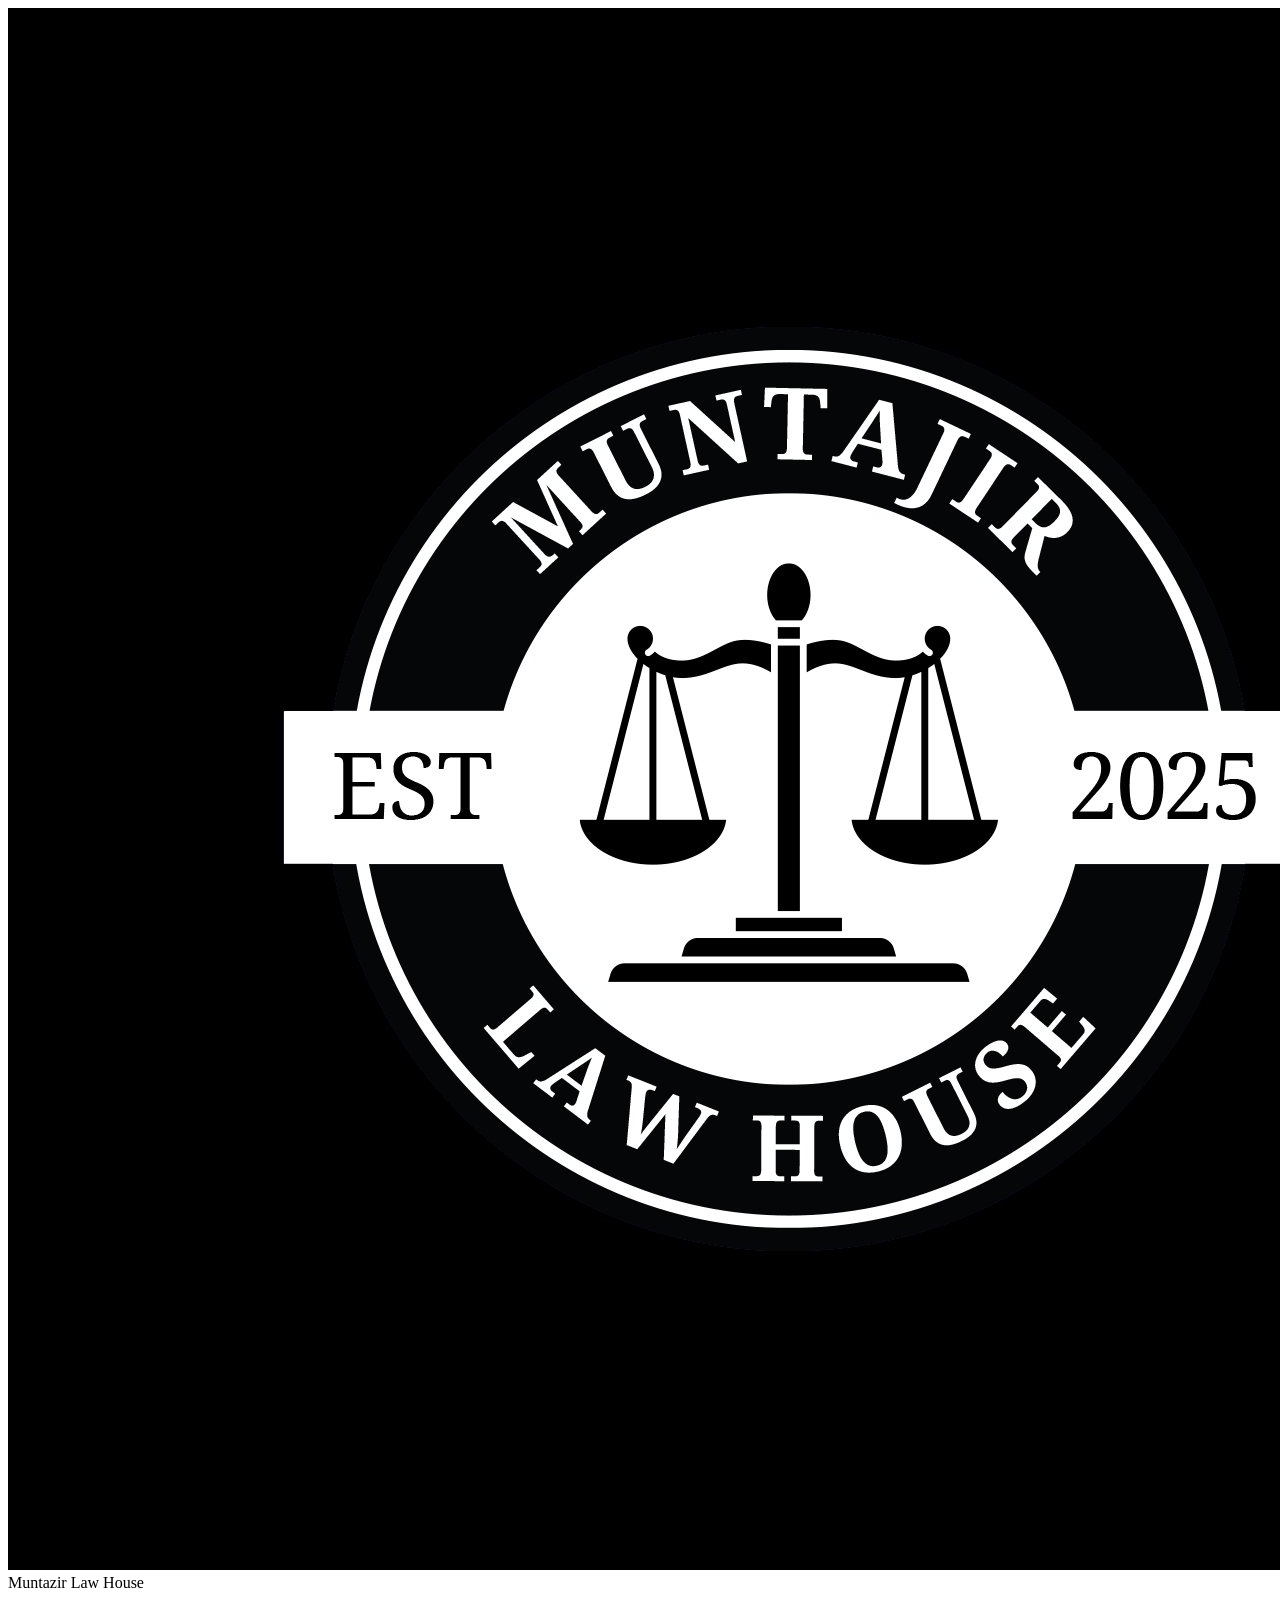
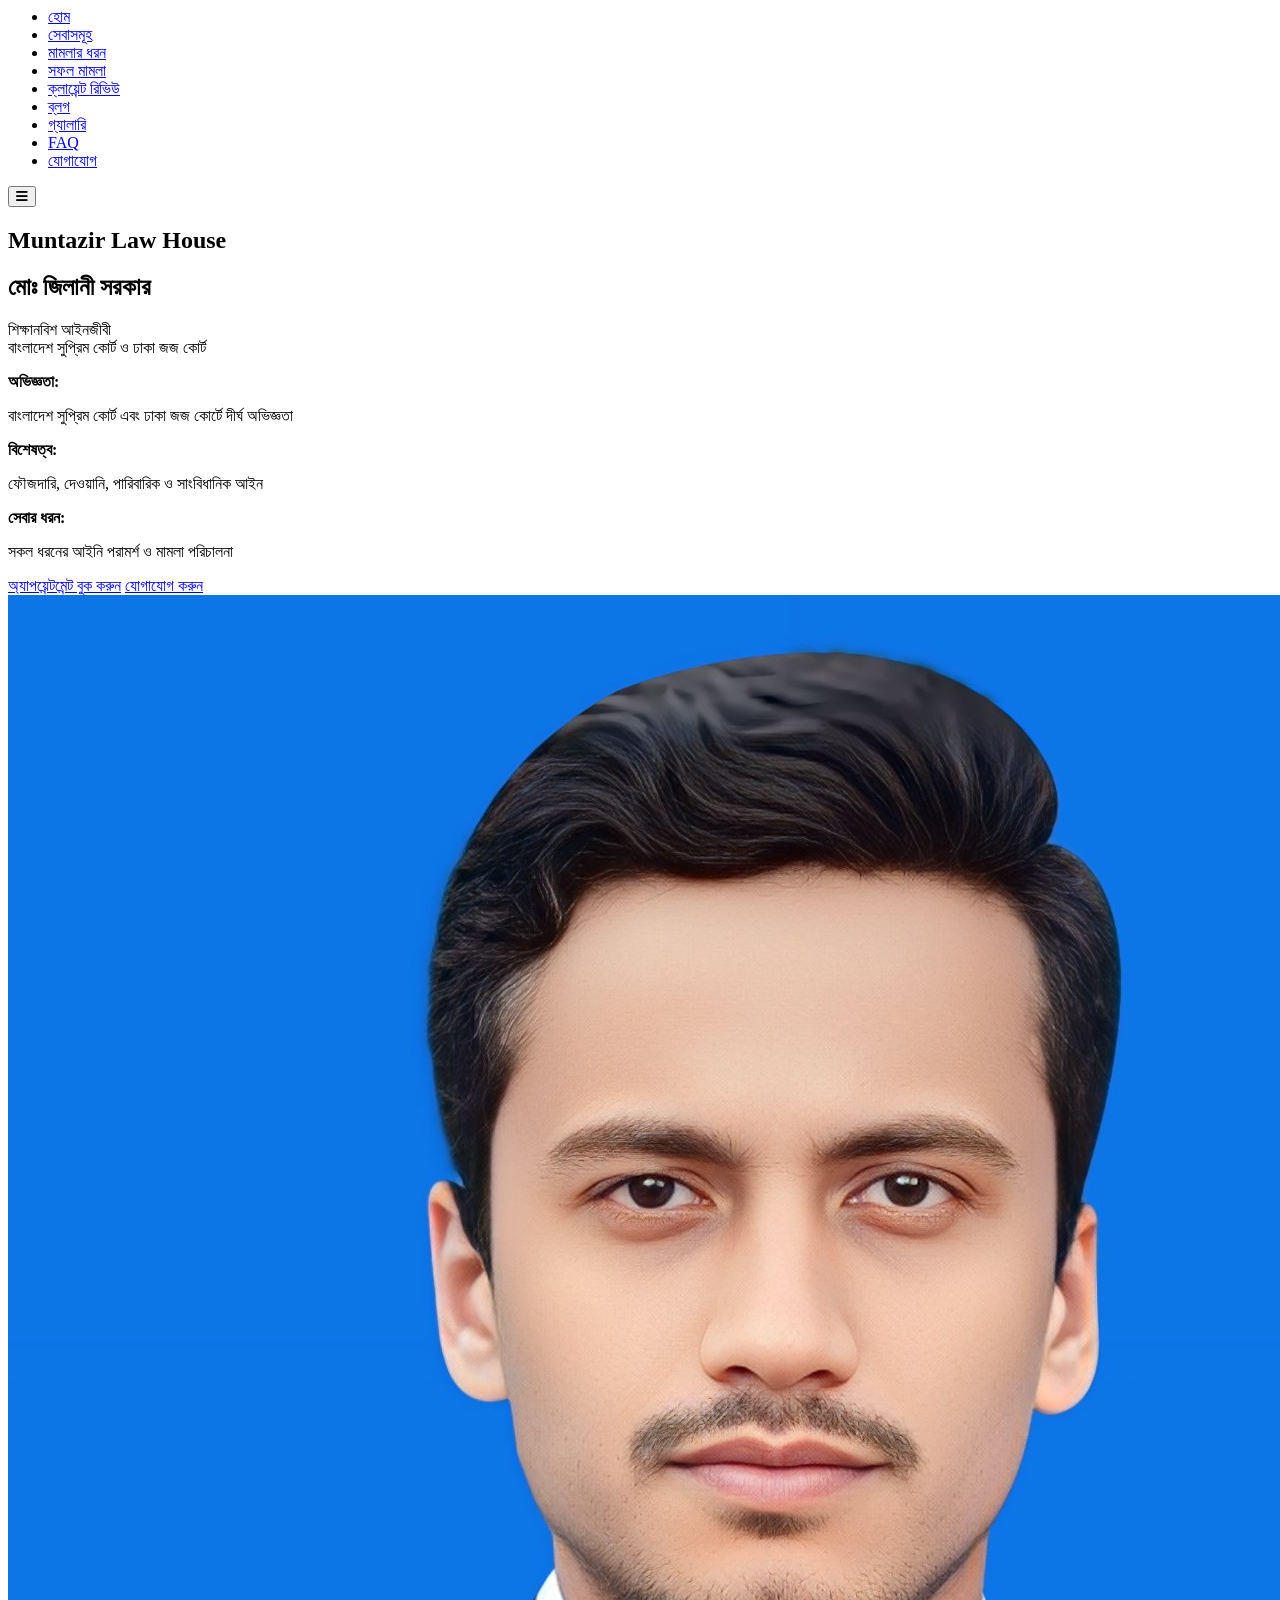
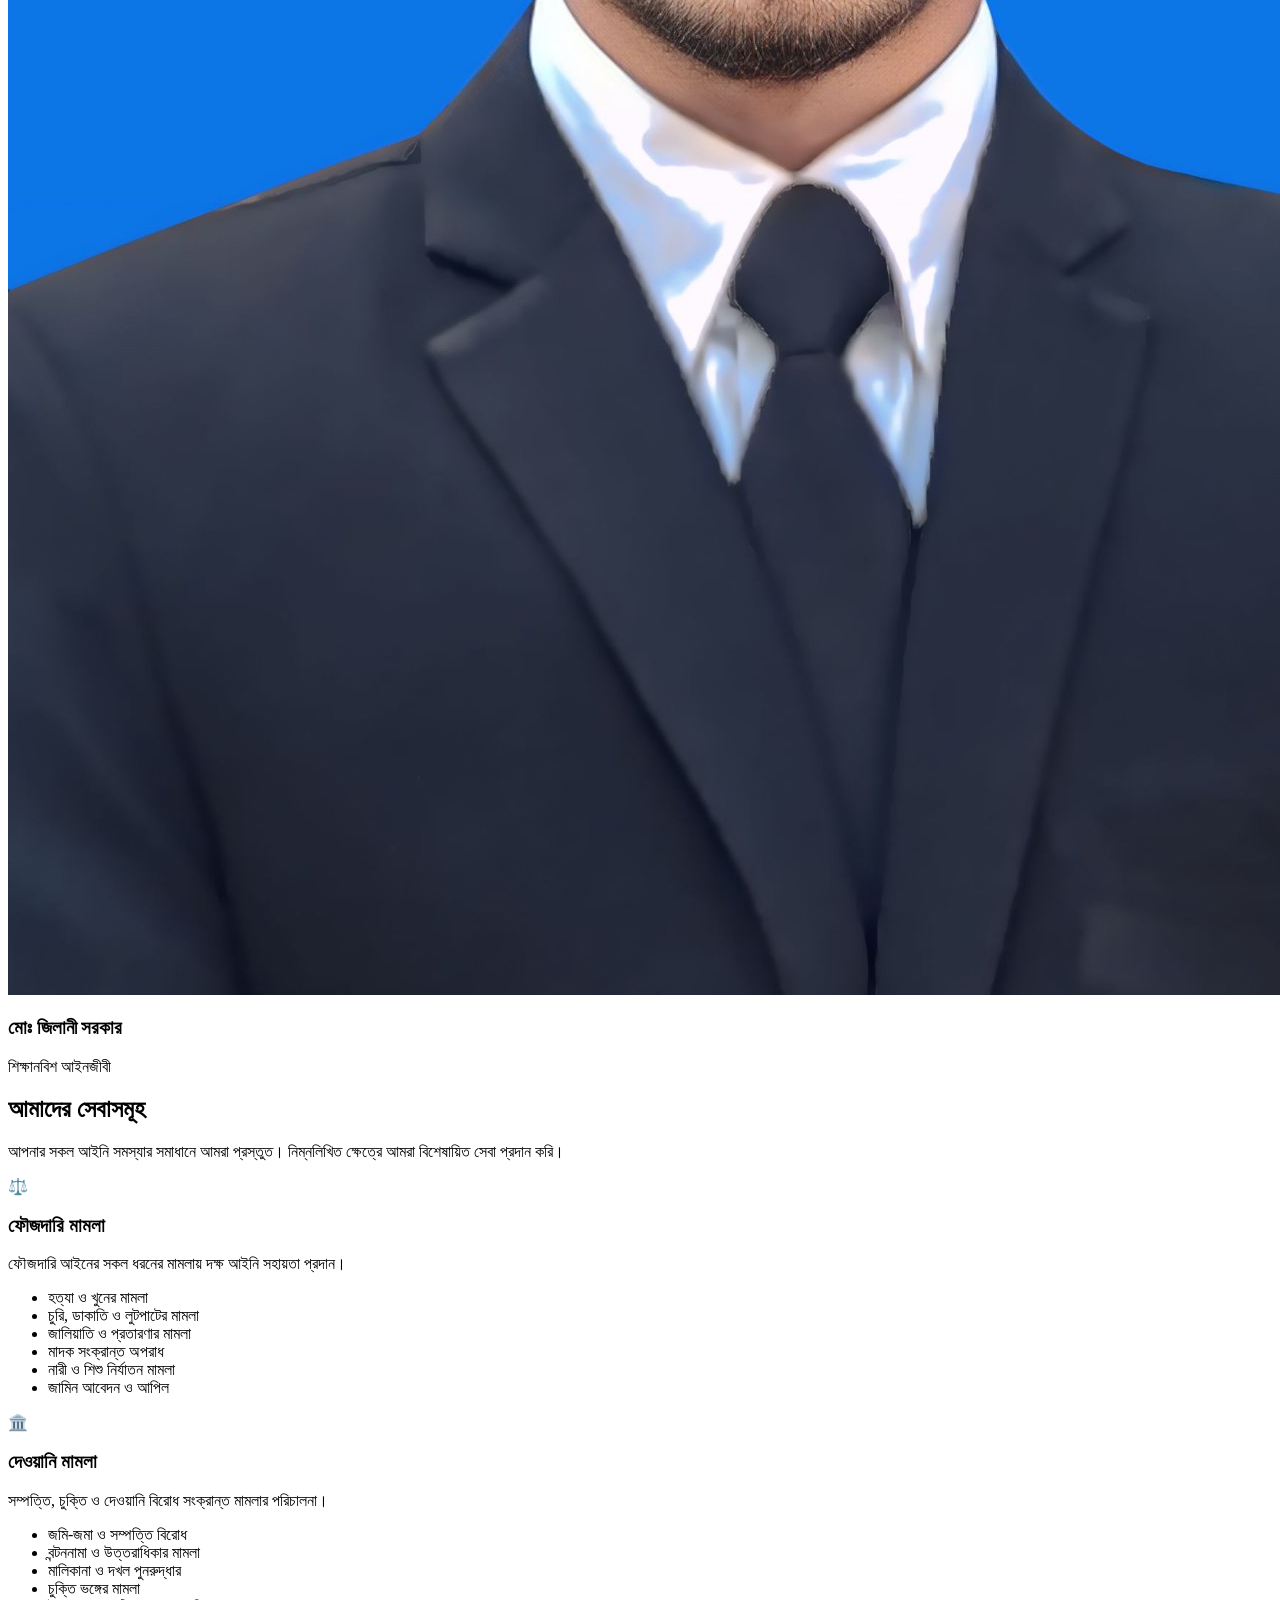
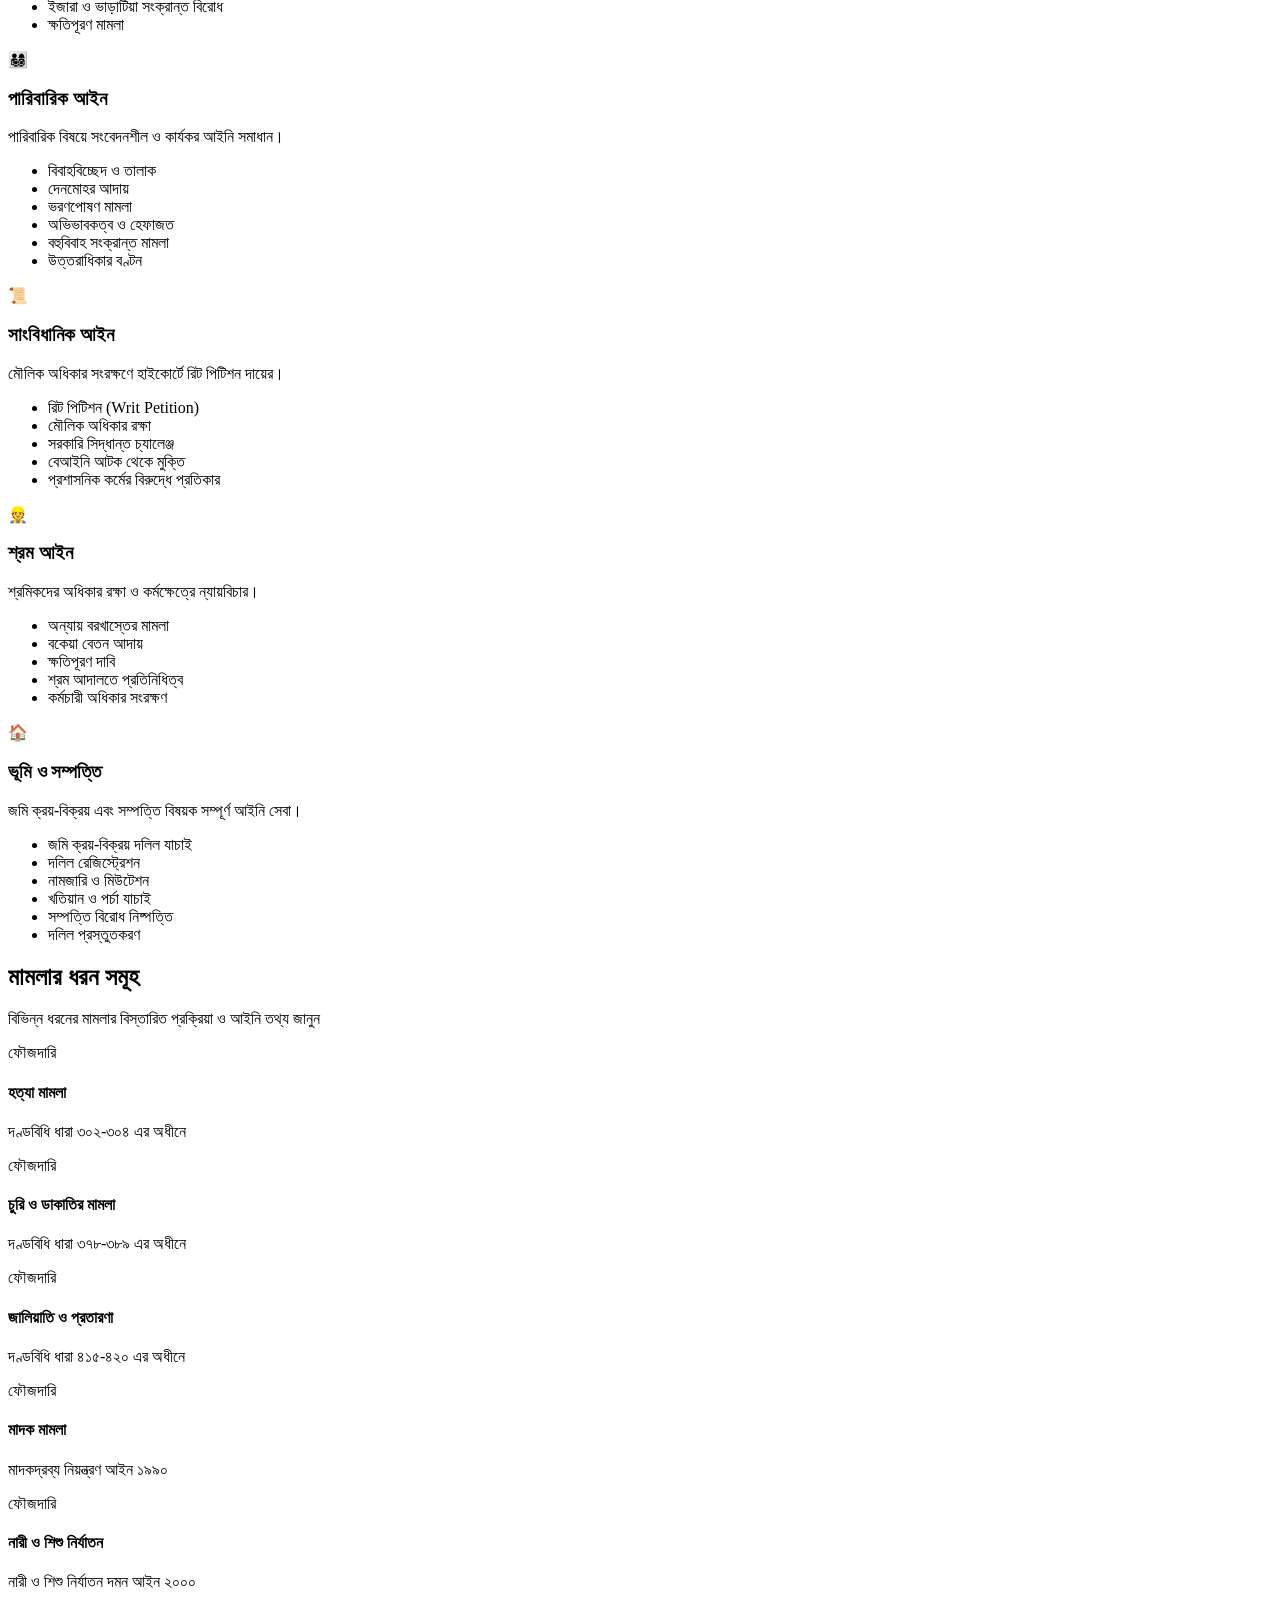
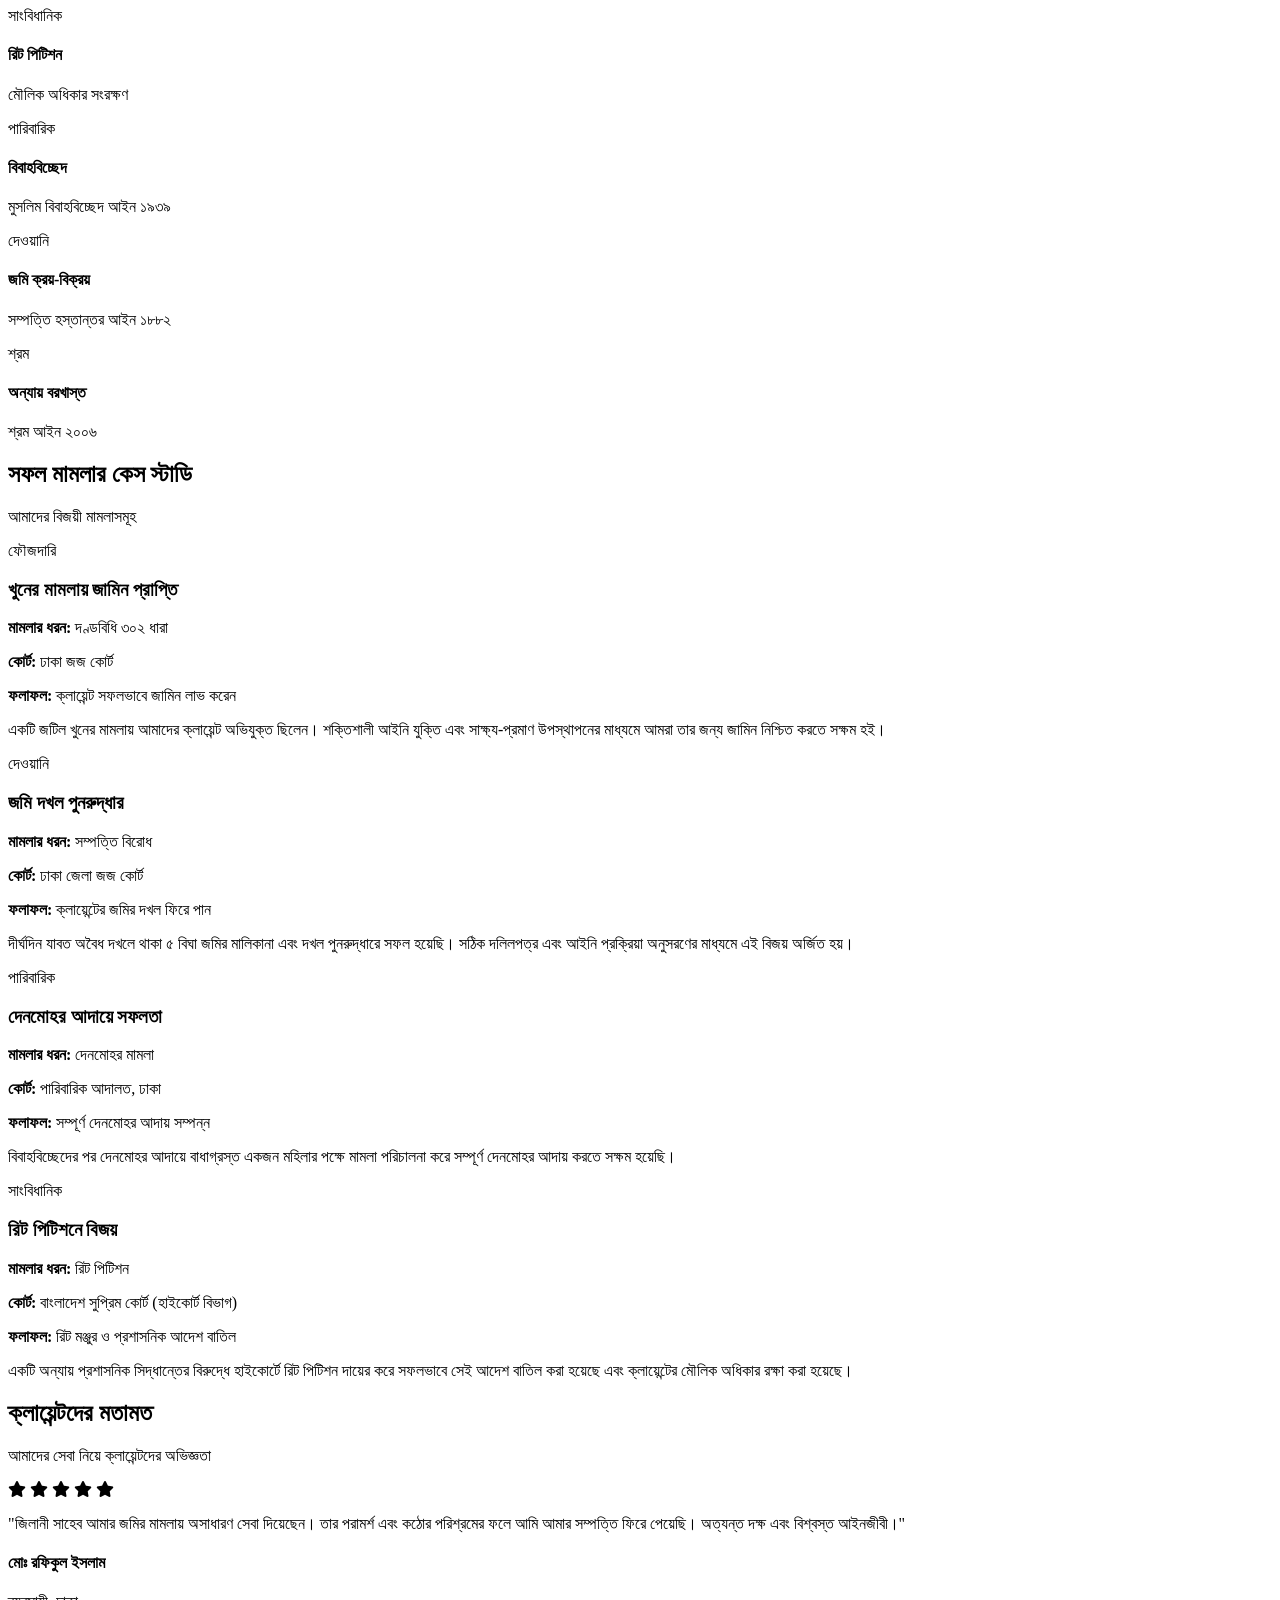
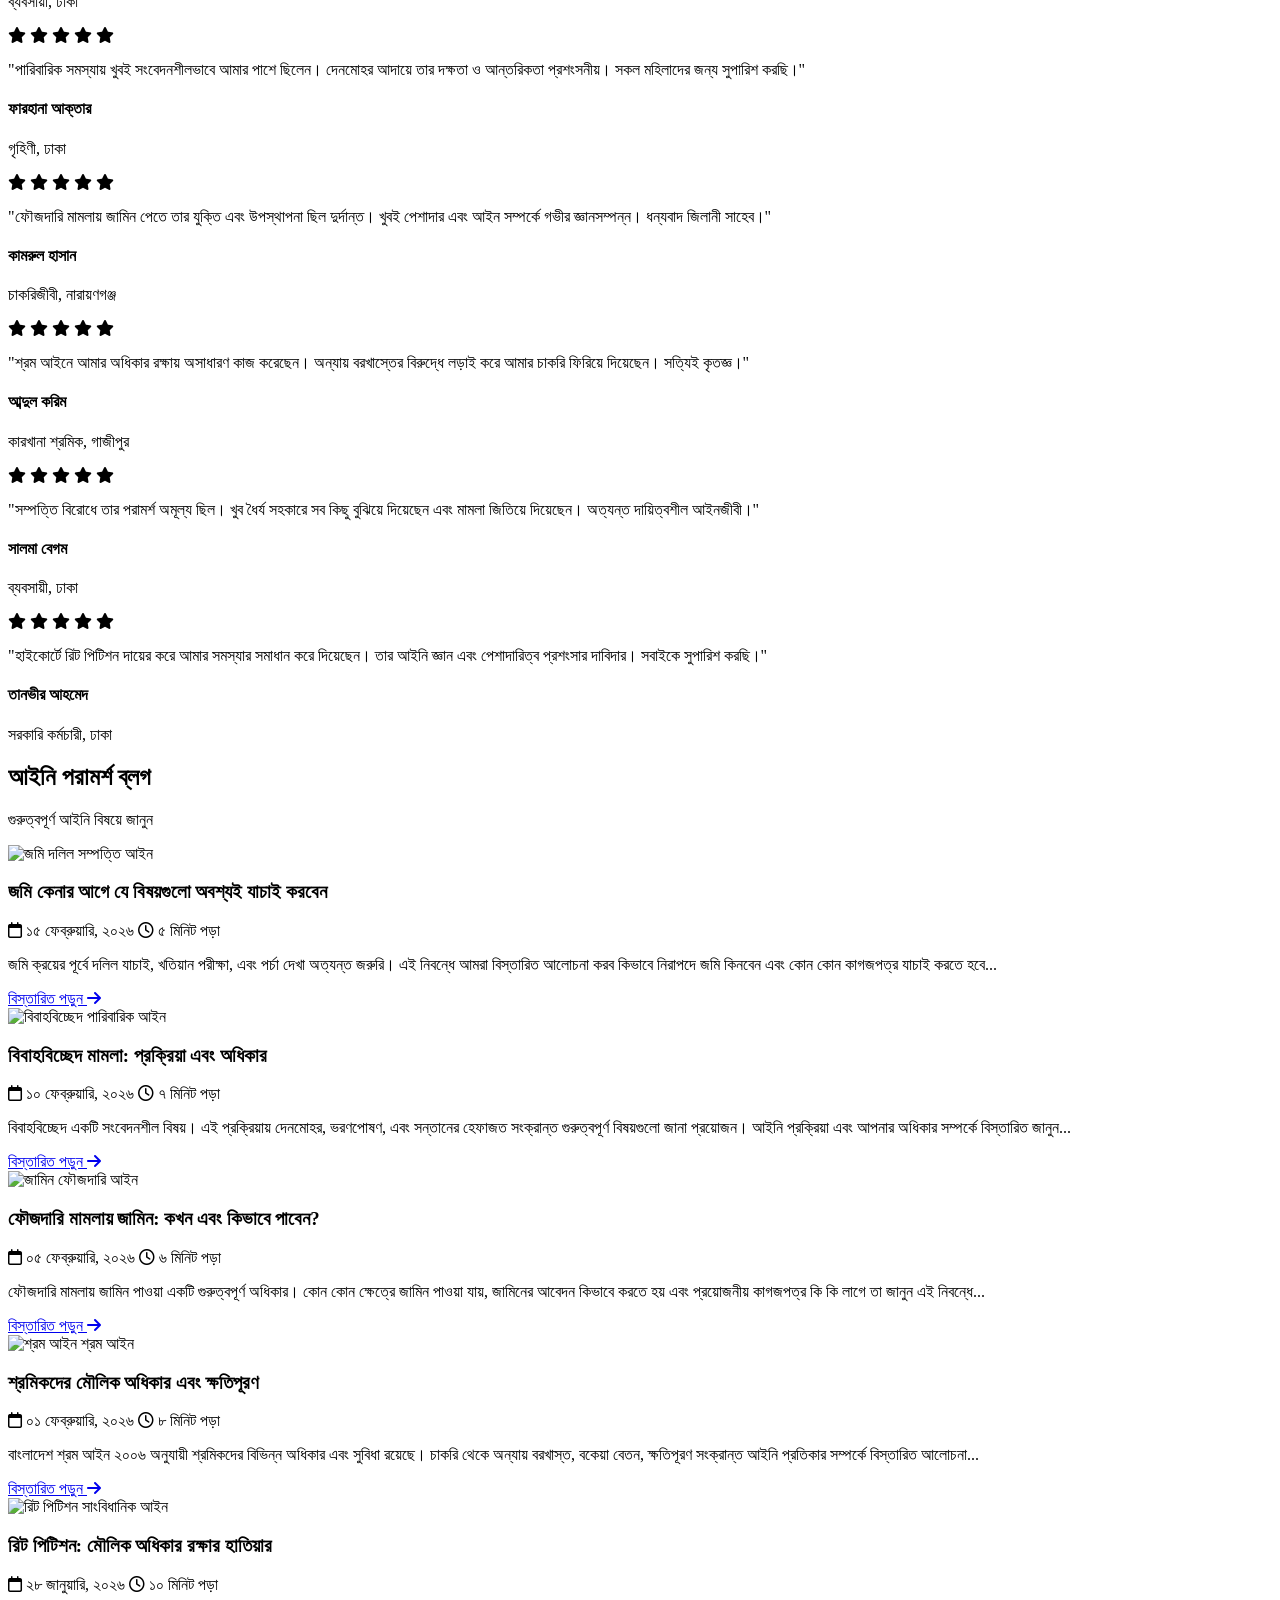
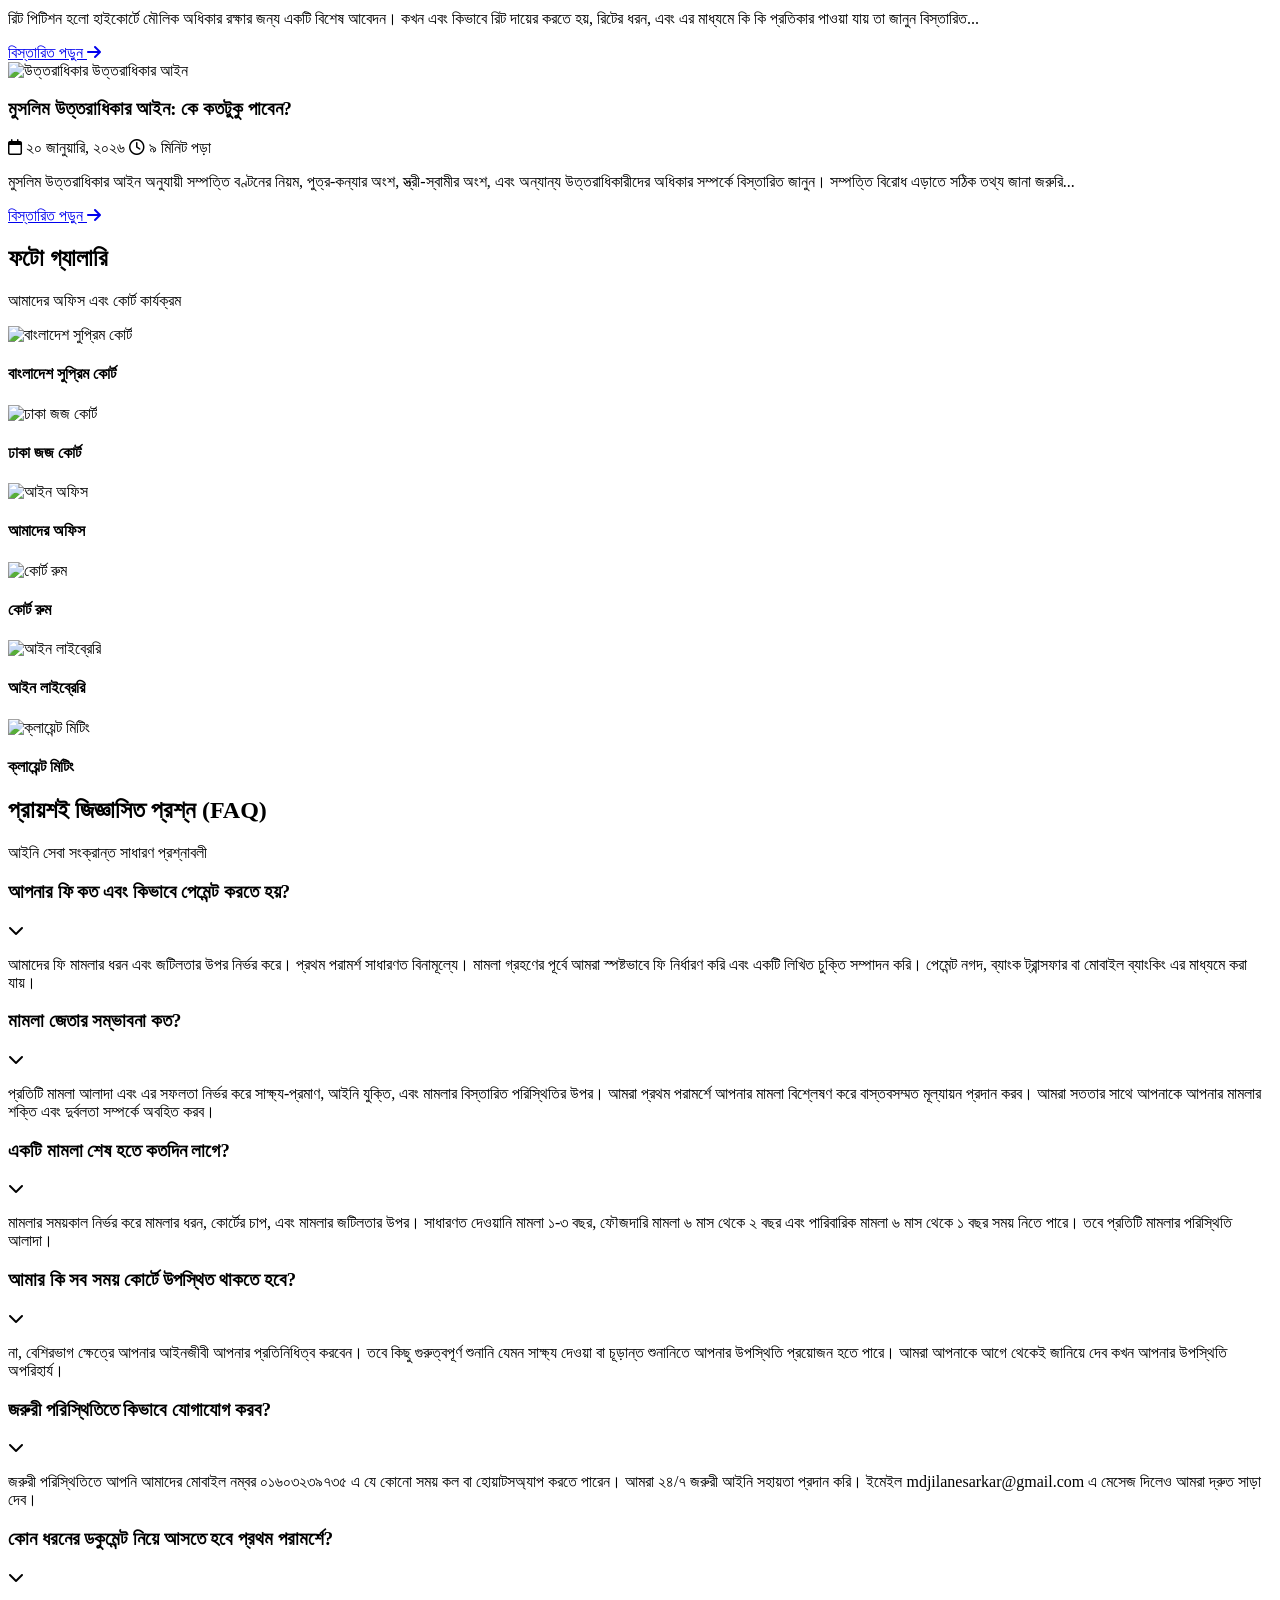
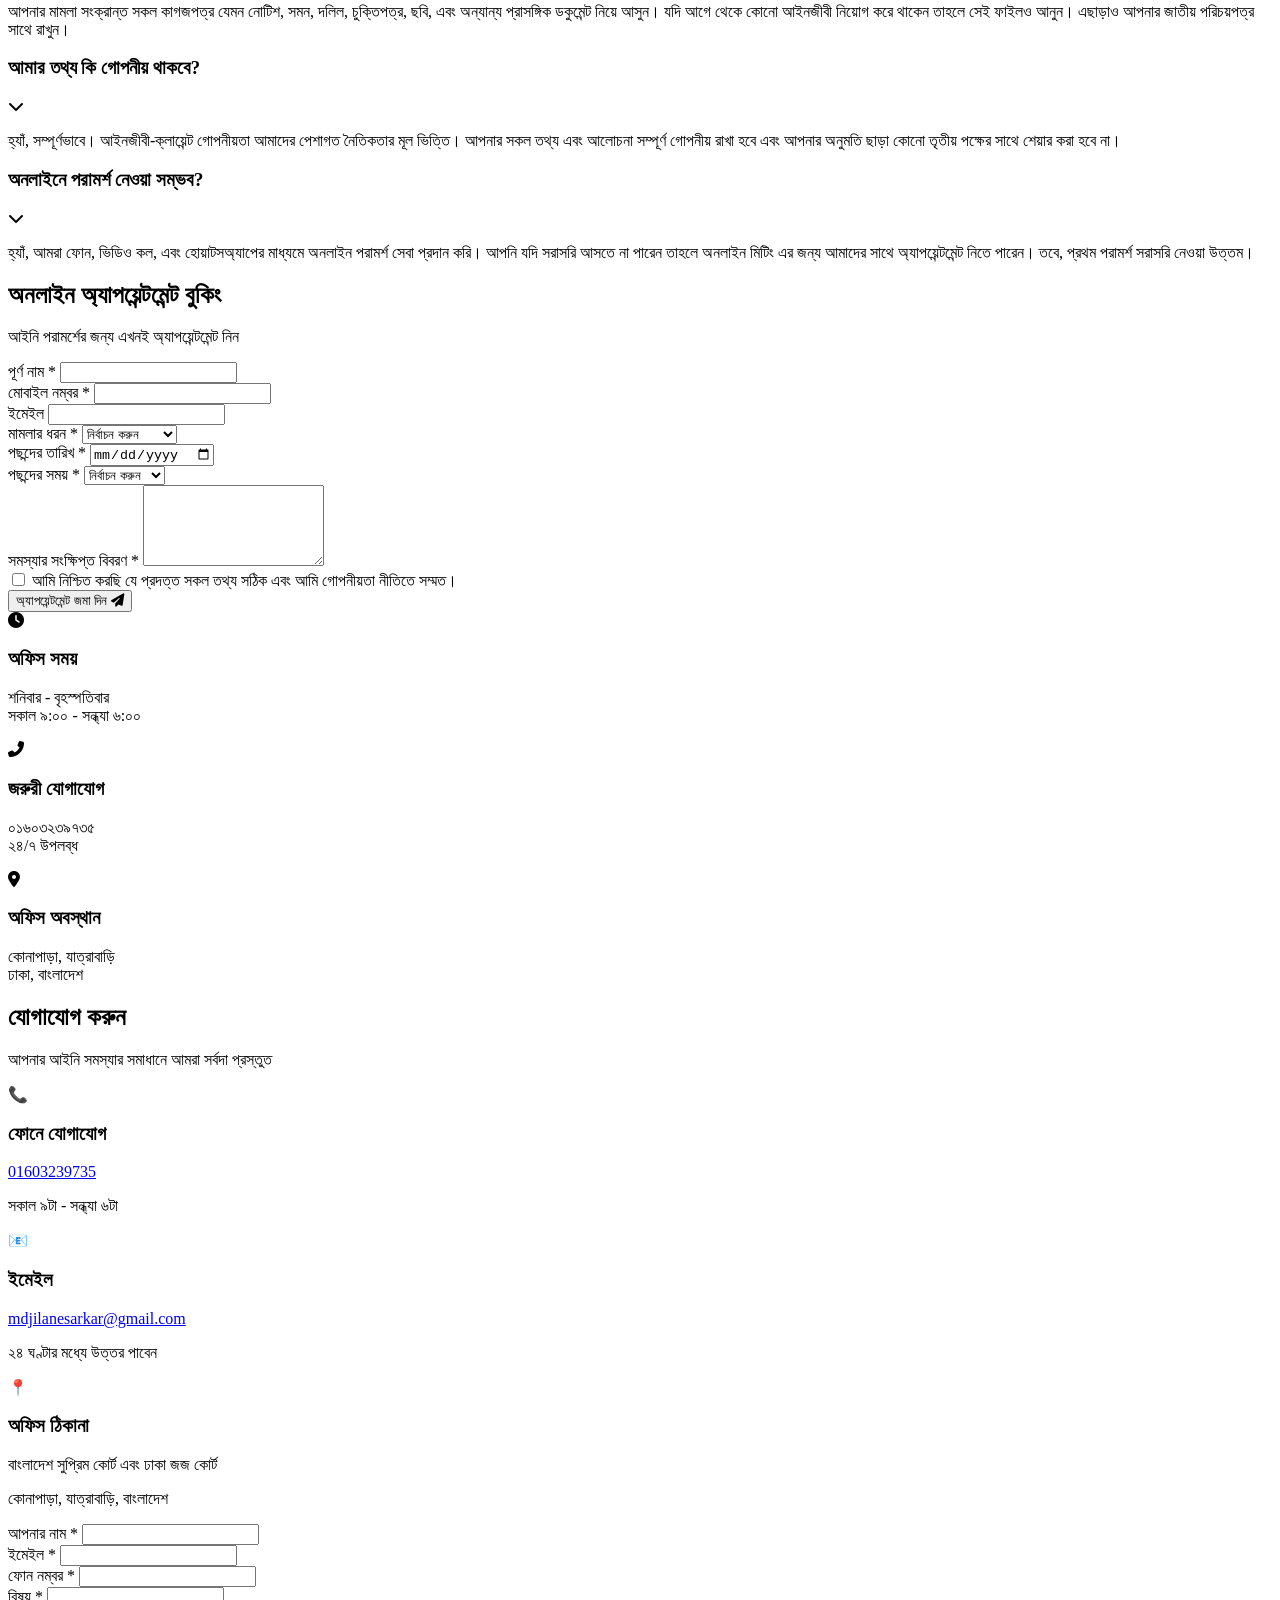
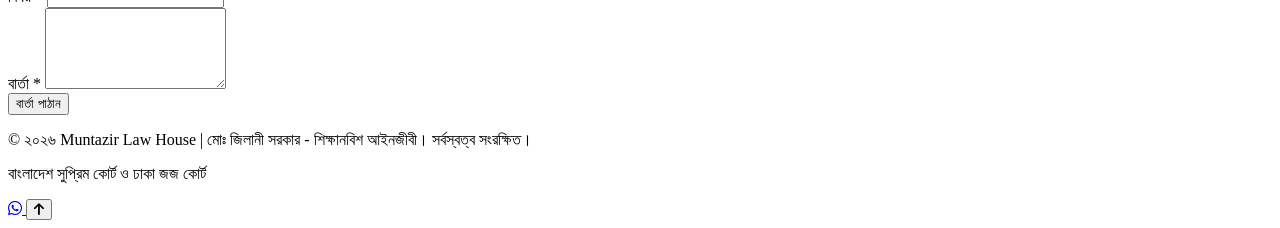
==== commit e761aba9: "Update index.html home page updated" ====
--- a/index.html
+++ b/index.html
@@ -3,751 +3,68 @@
 <head>
     <meta charset="UTF-8">
     <meta name="viewport" content="width=device-width, initial-scale=1.0">
-    <title>Muntazir Law House | মোঃ জিলানী সরকার শিক্ষানবিশ-আইনজীবী </title>
-    <link href="https://fonts.googleapis.com/css2?family=Hind+Siliguri:wght@300;400;500;600;700&family=Noto+Serif+Bengali:wght@400;500;600;700;800&display=swap" rel="stylesheet">
-    <style>
-        * {
-            margin: 0;
-            padding: 0;
-            box-sizing: border-box;
-        }
-
-        :root {
-            --primary: #0B2F5D;
-            --secondary: #1E5A9E;
-            --accent: #2E7DD1;
-            --gold: #FFB84D;
-            --light-blue: #E8F4FF;
-            --white: #ffffff;
-            --dark-text: #1a202c;
-            --gray: #4a5568;
-            --border: #cbd5e0;
-        }
-
-        body  {
-            font-family: 'Hind Siliguri', 'Noto Serif Bengali', sans-serif;
-            background: var(--white);
-            color: var(--dark-text);
-            line-height: 1.8;
-            overflow-x: hidden;
-        }
-
-        /* Navigation */
-        nav {
-            position: fixed;
-            top: 0;
-            width: 100%;
-            background: rgba(11, 47, 93, 0.98);
-            backdrop-filter: blur(20px);
-            padding: 1rem 5%;
-            z-index: 1000;
-            box-shadow: 0 4px 20px rgba(0, 87, 183, 0.15);
-            border-bottom: 3px solid var(--accent);
-        }
-
-        .nav-container {
-            max-width: 1400px;
-            margin: 0 auto;
-            display: flex;
-            justify-content: space-between;
-            align-items: center;
-        }
-
-        .logo-container {
-            display: flex;
-            align-items: center;
-            gap: 1rem;
-        }
-
-        .logo-img {
-            height: 50px;
-            width: auto;
-        }
-
-        .logo-text {
-            font-family: 'Noto Serif Bengali', serif;
-            font-size: 1.3rem;
-            font-weight: 700;
-            color: var(--white);
-            letter-spacing: 0.5px;
-        }
-
-        .nav-links {
-            display: flex;
-            gap: 2rem;
-            list-style: none;
-        }
-
-        .nav-links a {
-            color: var(--white);
-            text-decoration: none;
-            font-weight: 500;
-            transition: all 0.3s ease;
-            position: relative;
-            padding: 0.5rem 0;
-        }
-
-        .nav-links a::after {
-            content: '';
-            position: absolute;
-            bottom: 0;
-            left: 0;
-            width: 0;
-            height: 2px;
-            background: var(--gold);
-            transition: width 0.3s ease;
-        }
-
-        .nav-links a:hover::after {
-            width: 100%;
-        }
-
-        .nav-links a:hover {
-            color: var(--gold);
-        }
-
-        /* Hero Section */
-        .hero {
-            margin-top: 70px;
-            background: linear-gradient(135deg, #0B2F5D 0%, #1E5A9E 50%, #2E7DD1 100%);
-            color: var(--white);
-            padding: 4rem 5%;
-            position: relative;
-            overflow: hidden;
-        }
-
-        .hero::before {
-            content: '';
-            position: absolute;
-            top: 0;
-            left: 0;
-            right: 0;
-            bottom: 0;
-            background: 
-                radial-gradient(circle at 20% 50%, rgba(255, 184, 77, 0.15) 0%, transparent 50%),
-                radial-gradient(circle at 80% 80%, rgba(46, 125, 209, 0.2) 0%, transparent 50%);
-            pointer-events: none;
-        }
-
-        .hero::after {
-            content: '';
-            position: absolute;
-            top: 0;
-            left: 0;
-            right: 0;
-            bottom: 0;
-            background-image: 
-                linear-gradient(30deg, rgba(255, 255, 255, 0.03) 12%, transparent 12.5%, transparent 87%, rgba(255, 255, 255, 0.03) 87.5%, rgba(255, 255, 255, 0.03)),
-                linear-gradient(150deg, rgba(255, 255, 255, 0.03) 12%, transparent 12.5%, transparent 87%, rgba(255, 255, 255, 0.03) 87.5%, rgba(255, 255, 255, 0.03));
-            background-size: 80px 80px;
-            pointer-events: none;
-        }
-
-        .hero-content {
-            max-width: 1400px;
-            margin: 0 auto;
-            display: grid;
-            grid-template-columns: 1fr 1fr;
-            gap: 4rem;
-            align-items: center;
-            position: relative;
-            z-index: 2;
-        }
-
-        .hero-text h1 {
-            font-family: 'Noto Serif Bengali', serif;
-            font-size: 3rem;
-            font-weight: 800;
-            margin-bottom: 1rem;
-            color: var(--white);
-            line-height: 1.2;
-            text-shadow: 2px 2px 8px rgba(0, 0, 0, 0.3);
-        }
-
-        .hero-text .subtitle {
-            font-size: 1.3rem;
-            margin-bottom: 2rem;
-            color: var(--light-blue);
-            font-weight: 400;
-        }
-
-        .hero-text .company-name {
-            font-size: 2rem;
-            color: var(--gold);
-            font-weight: 700;
-            margin-bottom: 1.5rem;
-            text-shadow: 2px 2px 6px rgba(0, 0, 0, 0.3);
-        }
-
-        .hero-info {
-            display: flex;
-            flex-direction: column;
-            gap: 1rem;
-            margin-top: 2rem;
-        }
-
-        .hero-info-item {
-            display: flex;
-            align-items: center;
-            gap: 1rem;
-            background: rgba(255, 255, 255, 0.1);
-            padding: 1rem 1.5rem;
-            border-radius: 12px;
-            border: 1px solid rgba(255, 255, 255, 0.2);
-            backdrop-filter: blur(10px);
-            transition: all 0.3s ease;
-        }
-
-        .hero-info-item:hover {
-            background: rgba(255, 255, 255, 0.15);
-            transform: translateX(10px);
-        }
-
-        .hero-info-item strong {
-            color: var(--gold);
-            min-width: 100px;
-        }
-
-        .profile-section {
-            display: flex;
-            justify-content: center;
-            align-items: center;
-        }
-
-        .profile-card {
-            background: rgba(255, 255, 255, 0.12);
-            border-radius: 20px;
-            padding: 2rem;
-            text-align: center;
-            border: 3px solid rgba(255, 184, 77, 0.4);
-            backdrop-filter: blur(15px);
-            box-shadow: 0 15px 50px rgba(0, 0, 0, 0.3);
-        }
-
-        .profile-image {
-            width: 300px;
-            height: 380px;
-            border-radius: 15px;
-            object-fit: cover;
-            object-position: center top;
-            border: 4px solid var(--gold);
-            box-shadow: 0 15px 50px rgba(0, 0, 0, 0.4);
-            margin-bottom: 1.5rem;
-        }
-
-        .profile-name {
-            font-size: 1.8rem;
-            font-weight: 700;
-            color: var(--gold);
-            margin-bottom: 0.5rem;
-        }
-
-        .profile-title {
-            font-size: 1.1rem;
-            color: var(--light-blue);
-        }
-
-        /* Services Section */
-        .services {
-            padding: 5rem 5%;
-            background: linear-gradient(180deg, var(--white) 0%, var(--light-blue) 100%);
-        }
-
-        .section-title {
-            text-align: center;
-            font-family: 'Noto Serif Bengali', serif;
-            font-size: 2.5rem;
-            font-weight: 800;
-            color: var(--primary);
-            margin-bottom: 1rem;
-        }
-
-        .section-subtitle {
-            text-align: center;
-            font-size: 1.1rem;
-            color: var(--gray);
-            margin-bottom: 4rem;
-            max-width: 700px;
-            margin-left: auto;
-            margin-right: auto;
-        }
-
-        .services-grid {
-            max-width: 1400px;
-            margin: 0 auto;
-            display: grid;
-            grid-template-columns: repeat(auto-fit, minmax(350px, 1fr));
-            gap: 2rem;
-        }
-
-        .service-card {
-            background: var(--white);
-            border: 2px solid var(--border);
-            border-radius: 16px;
-            padding: 2rem;
-            transition: all 0.4s ease;
-            cursor: pointer;
-            position: relative;
-            overflow: hidden;
-        }
-
-        .service-card::before {
-            content: '';
-            position: absolute;
-            top: 0;
-            left: 0;
-            width: 100%;
-            height: 4px;
-            background: linear-gradient(90deg, var(--accent), var(--secondary));
-            transform: scaleX(0);
-            transition: transform 0.4s ease;
-        }
-
-        .service-card:hover::before {
-            transform: scaleX(1);
-        }
-
-        .service-card:hover {
-            transform: translateY(-8px);
-            box-shadow: 0 20px 50px rgba(30, 90, 158, 0.2);
-            border-color: var(--accent);
-        }
-
-        .service-icon {
-            font-size: 3rem;
-            margin-bottom: 1.5rem;
-        }
-
-        .service-card h3 {
-            font-family: 'Noto Serif Bengali', serif;
-            font-size: 1.5rem;
-            color: var(--primary);
-            margin-bottom: 1rem;
-            font-weight: 700;
-        }
-
-        .service-card p {
-            color: var(--gray);
-            line-height: 1.8;
-            margin-bottom: 1.5rem;
-        }
-
-        .service-features {
-            list-style: none;
-            margin: 1.5rem 0;
-        }
-
-        .service-features li {
-            padding: 0.5rem 0;
-            color: var(--gray);
-            position: relative;
-            padding-left: 1.5rem;
-        }
-
-        .service-features li::before {
-            content: '✓';
-            position: absolute;
-            left: 0;
-            color: var(--accent);
-            font-weight: bold;
-        }
-
-        .view-details-btn {
-            background: linear-gradient(135deg, var(--primary), var(--accent));
-            color: var(--white);
-            border: none;
-            padding: 0.8rem 1.5rem;
-            border-radius: 8px;
-            font-size: 1rem;
-            cursor: pointer;
-            transition: all 0.3s ease;
-            font-weight: 600;
-            width: 100%;
-        }
-
-        .view-details-btn:hover {
-            transform: scale(1.02);
-            box-shadow: 0 10px 30px rgba(30, 90, 158, 0.3);
-        }
-
-        /* Case Types Section */
-        .case-types {
-            padding: 5rem 5%;
-            background: var(--white);
-        }
-
-        .case-grid {
-            max-width: 1400px;
-            margin: 0 auto;
-            display: grid;
-            grid-template-columns: repeat(auto-fit, minmax(300px, 1fr));
-            gap: 1.5rem;
-        }
-
-        .case-card {
-            background: var(--white);
-            border-radius: 12px;
-            padding: 1.5rem;
-            transition: all 0.3s ease;
-            cursor: pointer;
-            border: 2px solid var(--border);
-        }
-
-        .case-card:hover {
-            transform: translateY(-5px);
-            box-shadow: 0 15px 40px rgba(30, 90, 158, 0.15);
-            border-color: var(--accent);
-        }
-
-        .case-card h4 {
-            font-family: 'Noto Serif Bengali', serif;
-            font-size: 1.2rem;
-            color: var(--primary);
-            margin-bottom: 0.5rem;
-            font-weight: 700;
-        }
-
-        .case-type-badge {
-            display: inline-block;
-            background: linear-gradient(135deg, var(--accent), var(--secondary));
-            color: var(--white);
-            padding: 0.3rem 0.8rem;
-            border-radius: 20px;
-            font-size: 0.85rem;
-            margin-bottom: 1rem;
-        }
-
-        /* Modal */
-        .modal {
-            display: none;
-            position: fixed;
-            top: 0;
-            left: 0;
-            width: 100%;
-            height: 100%;
-            background: rgba(0, 0, 0, 0.8);
-            z-index: 2000;
-            overflow-y: auto;
-            backdrop-filter: blur(5px);
-        }
-
-        .modal.active {
-            display: flex;
-            align-items: center;
-            justify-content: center;
-            padding: 2rem;
-        }
-
-        .modal-content {
-            background: var(--white);
-            border-radius: 20px;
-            max-width: 900px;
-            width: 100%;
-            max-height: 90vh;
-            overflow-y: auto;
-            position: relative;
-            animation: modalSlideIn 0.3s ease;
-        }
-
-        @keyframes modalSlideIn {
-            from {
-                opacity: 0;
-                transform: translateY(30px);
-            }
-            to {
-                opacity: 1;
-                transform: translateY(0);
-            }
-        }
-
-        .modal-header {
-            background: linear-gradient(135deg, var(--primary), var(--accent));
-            color: var(--white);
-            padding: 2rem;
-            border-radius: 20px 20px 0 0;
-            position: sticky;
-            top: 0;
-            z-index: 10;
-        }
-
-        .modal-header h2 {
-            font-family: 'Noto Serif Bengali', serif;
-            font-size: 2rem;
-            font-weight: 700;
-        }
-
-        .close-btn {
-            position: absolute;
-            top: 1.5rem;
-            right: 1.5rem;
-            background: rgba(255, 255, 255, 0.2);
-            border: none;
-            color: var(--white);
-            font-size: 2rem;
-            width: 40px;
-            height: 40px;
-            border-radius: 50%;
-            cursor: pointer;
-            transition: all 0.3s ease;
-            display: flex;
-            align-items: center;
-            justify-content: center;
-        }
-
-        .close-btn:hover {
-            background: rgba(255, 255, 255, 0.3);
-            transform: rotate(90deg);
-        }
-
-        .modal-body {
-            padding: 2rem;
-        }
-
-        .step {
-            background: var(--light-blue);
-            border-left: 4px solid var(--accent);
-            padding: 1.5rem;
-            margin-bottom: 1.5rem;
-            border-radius: 8px;
-            transition: all 0.3s ease;
-        }
-
-        .step:hover {
-            background: #d4ebff;
-            transform: translateX(5px);
-        }
-
-        .step-number {
-            display: inline-block;
-            background: linear-gradient(135deg, var(--accent), var(--secondary));
-            color: var(--white);
-            width: 35px;
-            height: 35px;
-            border-radius: 50%;
-            text-align: center;
-            line-height: 35px;
-            font-weight: bold;
-            margin-bottom: 1rem;
-        }
-
-        .step h4 {
-            color: var(--primary);
-            font-size: 1.3rem;
-            margin-bottom: 0.8rem;
-            font-weight: 700;
-        }
-
-        .step p {
-            color: var(--gray);
-            line-height: 1.8;
-        }
-
-        /* Contact Section */
-        .contact {
-            padding: 5rem 5%;
-            background: linear-gradient(135deg, var(--light-blue) 0%, var(--white) 100%);
-        }
-
-        .contact-grid {
-            max-width: 1200px;
-            margin: 0 auto;
-            display: grid;
-            grid-template-columns: repeat(auto-fit, minmax(300px, 1fr));
-            gap: 2rem;
-        }
-
-        .contact-card {
-            background: linear-gradient(135deg, var(--primary), var(--secondary));
-            color: var(--white);
-            padding: 2.5rem;
-            border-radius: 16px;
-            text-align: center;
-            transition: all 0.3s ease;
-            border: 3px solid var(--accent);
-        }
-
-        .contact-card:hover {
-            transform: translateY(-10px);
-            box-shadow: 0 20px 50px rgba(30, 90, 158, 0.3);
-        }
-
-        .contact-icon {
-            font-size: 3rem;
-            margin-bottom: 1rem;
-            color: var(--gold);
-        }
-
-        .contact-card h3 {
-            font-size: 1.3rem;
-            margin-bottom: 1rem;
-            font-weight: 700;
-        }
-
-        .contact-card p {
-            font-size: 1.1rem;
-            line-height: 1.8;
-        }
-
-        .contact-card a {
-            color: var(--gold);
-            text-decoration: none;
-            font-weight: 600;
-            transition: color 0.3s ease;
-        }
-
-        .contact-card a:hover {
-            color: var(--white);
-        }
-
-        /* Footer */
-        footer {
-            background: var(--primary);
-            color: rgba(255, 255, 255, 0.9);
-            text-align: center;
-            padding: 2rem 5%;
-            border-top: 3px solid var(--gold);
-        }
-
-        footer p {
-            font-size: 1rem;
-        }
-
-        /* Responsive Design */
-        @media (max-width: 768px) {
-            .hero-content {
-                grid-template-columns: 1fr;
-                gap: 2rem;
-            }
-
-            .profile-section {
-                order: -1;
-            }
-
-            .hero-text h1 {
-                font-size: 2rem;
-            }
-
-            .hero-text .company-name {
-                font-size: 1.5rem;
-            }
-
-            .profile-image {
-                width: 250px;
-                height: 320px;
-            }
-
-            .services-grid,
-            .case-grid,
-            .contact-grid {
-                grid-template-columns: 1fr;
-            }
-
-            .nav-links {
-                gap: 1rem;
-                font-size: 0.9rem;
-            }
-
-            .logo-img {
-                height: 40px;
-            }
-
-            .logo-text {
-                font-size: 1.1rem;
-            }
-
-            .modal-content {
-                margin: 1rem;
-            }
-        }
-
-        /* Animations */
-        @keyframes fadeInUp {
-            from {
-                opacity: 0;
-                transform: translateY(30px);
-            }
-            to {
-                opacity: 1;
-                transform: translateY(0);
-            }
-        }
-
-        .fade-in-up {
-            animation: fadeInUp 0.8s ease;
-        }
-
-        /* Scroll animations */
-        @keyframes float {
-            0%, 100% {
-                transform: translateY(0px);
-            }
-            50% {
-                transform: translateY(-10px);
-            }
-        }
-
-        .profile-card {
-            animation: float 3s ease-in-out infinite;
-        }
-    </style><meta name="description" content="Personal website">
-<meta name="robots" content="index, follow"><meta name="description" content="Personal website">
-<meta name="robots" content="index, follow">
-<link rel="canonical" href="https://jilane70.github.io/">
-<meta property="og:url" content="https://jilane70.github.io/">
-<meta property="og:type" content="website"><script type="application/ld+json">
-{
-  "@context": "https://schema.org",
-  "@type": "WebSite",
-  "url": "https://jilane70.github.io/",
-}
-</script>
+    <title>Muntazir Law House | মোঃ জিলানী সরকার</title>
+    <link rel="stylesheet" href="styles.css">
+    <link rel="stylesheet" href="https://cdnjs.cloudflare.com/ajax/libs/font-awesome/6.4.0/css/all.min.css">
 </head>
 <body>
     <!-- Navigation -->
-    <nav>
-        <div class="nav-container">
-            <div class="logo-container">
-                <img src="logo.png" alt="Muntazir Law House Logo" class="logo-img">
-                <div class="logo-text">Muntazir Law House</div>
-            </div>
-            <ul class="nav-links">
+    <nav class="navbar">
+        <div class="container">
+            <div class="nav-brand">
+                <img src="logo.png" alt="Muntazir Law House Logo" class="logo">
+                <span>Muntazir Law House</span>
+            </div>
+            <ul class="nav-menu">
                 <li><a href="#home">হোম</a></li>
                 <li><a href="#services">সেবাসমূহ</a></li>
                 <li><a href="#cases">মামলার ধরন</a></li>
+                <li><a href="#case-studies">সফল মামলা</a></li>
+                <li><a href="#testimonials">ক্লায়েন্ট রিভিউ</a></li>
+                <li><a href="#blog">ব্লগ</a></li>
+                <li><a href="#gallery">গ্যালারি</a></li>
+                <li><a href="#faq">FAQ</a></li>
                 <li><a href="#contact">যোগাযোগ</a></li>
             </ul>
+            <button class="mobile-menu-toggle">
+                <i class="fas fa-bars"></i>
+            </button>
         </div>
     </nav>
 
     <!-- Hero Section -->
     <section id="home" class="hero">
-        <div class="hero-content">
-            <div class="hero-text">
-                <div class="company-name">Muntazir Law House</div>
-                <h1 class="fade-in-up">মোঃ জিলানী সরকার</h1>
+        <div class="container">
+            <div class="hero-content">
+                <h1>Muntazir Law House</h1>
+                <h2>মোঃ জিলানী সরকার</h2>
                 <p class="subtitle">শিক্ষানবিশ আইনজীবী<br>বাংলাদেশ সুপ্রিম কোর্ট ও ঢাকা জজ কোর্ট</p>
                 
-                <div class="hero-info">
-                    <div class="hero-info-item">
+                <div class="hero-features">
+                    <div class="feature-item">
                         <strong>অভিজ্ঞতা:</strong>
-                        <span>বাংলাদেশ সুপ্রিম কোর্ট এবং ঢাকা জজ কোর্টে দীর্ঘ অভিজ্ঞতা</span>
-                    </div>
-                    <div class="hero-info-item">
+                        <p>বাংলাদেশ সুপ্রিম কোর্ট এবং ঢাকা জজ কোর্টে দীর্ঘ অভিজ্ঞতা</p>
+                    </div>
+                    <div class="feature-item">
                         <strong>বিশেষত্ব:</strong>
-                        <span>ফৌজদারি, দেওয়ানি, পারিবারিক ও সাংবিধানিক আইন</span>
-                    </div>
-                    <div class="hero-info-item">
+                        <p>ফৌজদারি, দেওয়ানি, পারিবারিক ও সাংবিধানিক আইন</p>
+                    </div>
+                    <div class="feature-item">
                         <strong>সেবার ধরন:</strong>
-                        <span>সকল ধরনের আইনি পরামর্শ ও মামলা পরিচালনা</span>
-                    </div>
-                </div>
-            </div>
-
-            <div class="profile-section">
-                <div class="profile-card">
-                    <img src="1766906066155.jpg" alt="মোঃ জিলানী সরকার" class="profile-image">
-                    <div class="profile-name">মোঃ জিলানী সরকার</div>
-                    <div class="profile-title">শিক্ষানবিশ আইনজীবী</div>
+                        <p>সকল ধরনের আইনি পরামর্শ ও মামলা পরিচালনা</p>
+                    </div>
+                </div>
+
+                <div class="cta-buttons">
+                    <a href="#appointment" class="btn btn-primary">অ্যাপয়েন্টমেন্ট বুক করুন</a>
+                    <a href="#contact" class="btn btn-secondary">যোগাযোগ করুন</a>
+                </div>
+            </div>
+            <div class="hero-image">
+                <img src="1766906066155.jpg" alt="মোঃ জিলানী সরকার">
+                <div class="image-caption">
+                    <h3>মোঃ জিলানী সরকার</h3>
+                    <p>শিক্ষানবিশ আইনজীবী</p>
                 </div>
             </div>
         </div>
@@ -755,515 +72,740 @@
 
     <!-- Services Section -->
     <section id="services" class="services">
-        <h2 class="section-title">আমাদের সেবাসমূহ</h2>
-        <p class="section-subtitle">আপনার সকল আইনি সমস্যার সমাধানে আমরা প্রস্তুত। নিম্নলিখিত ক্ষেত্রে আমরা বিশেষায়িত সেবা প্রদান করি।</p>
-
-        <div class="services-grid">
-            <!-- Criminal Law -->
-            <div class="service-card">
-                <div class="service-icon">⚖️</div>
-                <h3>ফৌজদারি মামলা</h3>
-                <p>ফৌজদারি আইনের সকল ধরনের মামলায় দক্ষ আইনি সহায়তা প্রদান।</p>
-                <ul class="service-features">
-                    <li>হত্যা ও খুনের মামলা</li>
-                    <li>চুরি, ডাকাতি ও লুটপাটের মামলা</li>
-                    <li>জালিয়াতি ও প্রতারণার মামলা</li>
-                    <li>মাদক সংক্রান্ত অপরাধ</li>
-                    <li>নারী ও শিশু নির্যাতন মামলা</li>
-                    <li>জামিন আবেদন ও আপিল</li>
-                </ul>
-                <button class="view-details-btn" onclick="showServiceModal('criminal')">বিস্তারিত দেখুন</button>
-            </div>
-
-            <!-- Civil Law -->
-            <div class="service-card">
-                <div class="service-icon">🏛️</div>
-                <h3>দেওয়ানি মামলা</h3>
-                <p>সম্পত্তি, চুক্তি ও দেওয়ানি বিরোধ সংক্রান্ত মামলার পরিচালনা।</p>
-                <ul class="service-features">
-                    <li>জমি-জমা ও সম্পত্তি বিরোধ</li>
-                    <li>বন্টননামা ও উত্তরাধিকার মামলা</li>
-                    <li>মালিকানা ও দখল পুনরুদ্ধার</li>
-                    <li>চুক্তি ভঙ্গের মামলা</li>
-                    <li>ইজারা ও ভাড়াটিয়া সংক্রান্ত বিরোধ</li>
-                    <li>ক্ষতিপূরণ মামলা</li>
-                </ul>
-                <button class="view-details-btn" onclick="showServiceModal('civil')">বিস্তারিত দেখুন</button>
-            </div>
-
-            <!-- Family Law -->
-            <div class="service-card">
-                <div class="service-icon">👨‍👩‍👧‍👦</div>
-                <h3>পারিবারিক আইন</h3>
-                <p>পারিবারিক বিষয়ে সংবেদনশীল ও কার্যকর আইনি সমাধান।</p>
-                <ul class="service-features">
-                    <li>বিবাহবিচ্ছেদ ও তালাক</li>
-                    <li>দেনমোহর আদায়</li>
-                    <li>ভরণপোষণ মামলা</li>
-                    <li>অভিভাবকত্ব ও হেফাজত</li>
-                    <li>বহুবিবাহ সংক্রান্ত মামলা</li>
-                    <li>উত্তরাধিকার বণ্টন</li>
-                </ul>
-                <button class="view-details-btn" onclick="showServiceModal('family')">বিস্তারিত দেখুন</button>
-            </div>
-
-            <!-- Constitutional Law -->
-            <div class="service-card">
-                <div class="service-icon">📜</div>
-                <h3>সাংবিধানিক আইন</h3>
-                <p>মৌলিক অধিকার সংরক্ষণে হাইকোর্টে রিট পিটিশন দায়ের।</p>
-                <ul class="service-features">
-                    <li>রিট পিটিশন (Writ Petition)</li>
-                    <li>মৌলিক অধিকার রক্ষা</li>
-                    <li>সরকারি সিদ্ধান্ত চ্যালেঞ্জ</li>
-                    <li>বেআইনি আটক থেকে মুক্তি</li>
-                    <li>প্রশাসনিক কর্মের বিরুদ্ধে প্রতিকার</li>
-                </ul>
-                <button class="view-details-btn" onclick="showServiceModal('constitutional')">বিস্তারিত দেখুন</button>
-            </div>
-
-            <!-- Labor Law -->
-            <div class="service-card">
-                <div class="service-icon">👷</div>
-                <h3>শ্রম আইন</h3>
-                <p>শ্রমিকদের অধিকার রক্ষা ও কর্মক্ষেত্রে ন্যায়বিচার।</p>
-                <ul class="service-features">
-                    <li>অন্যায় বরখাস্তের মামলা</li>
-                    <li>বকেয়া বেতন আদায়</li>
-                    <li>ক্ষতিপূরণ দাবি</li>
-                    <li>শ্রম আদালতে প্রতিনিধিত্ব</li>
-                    <li>কর্মচারী অধিকার সংরক্ষণ</li>
-                </ul>
-                <button class="view-details-btn" onclick="showServiceModal('labor')">বিস্তারিত দেখুন</button>
-            </div>
-
-            <!-- Property & Land -->
-            <div class="service-card">
-                <div class="service-icon">🏠</div>
-                <h3>ভূমি ও সম্পত্তি</h3>
-                <p>জমি ক্রয়-বিক্রয় এবং সম্পত্তি বিষয়ক সম্পূর্ণ আইনি সেবা।</p>
-                <ul class="service-features">
-                    <li>জমি ক্রয়-বিক্রয় দলিল যাচাই</li>
-                    <li>দলিল রেজিস্ট্রেশন</li>
-                    <li>নামজারি ও মিউটেশন</li>
-                    <li>খতিয়ান ও পর্চা যাচাই</li>
-                    <li>সম্পত্তি বিরোধ নিষ্পত্তি</li>
-                    <li>দলিল প্রস্তুতকরণ</li>
-                </ul>
-                <button class="view-details-btn" onclick="showServiceModal('property')">বিস্তারিত দেখুন</button>
+        <div class="container">
+            <h2 class="section-title">আমাদের সেবাসমূহ</h2>
+            <p class="section-subtitle">আপনার সকল আইনি সমস্যার সমাধানে আমরা প্রস্তুত। নিম্নলিখিত ক্ষেত্রে আমরা বিশেষায়িত সেবা প্রদান করি।</p>
+            
+            <div class="services-grid">
+                <div class="service-card">
+                    <div class="service-icon">⚖️</div>
+                    <h3>ফৌজদারি মামলা</h3>
+                    <p>ফৌজদারি আইনের সকল ধরনের মামলায় দক্ষ আইনি সহায়তা প্রদান।</p>
+                    <ul>
+                        <li>হত্যা ও খুনের মামলা</li>
+                        <li>চুরি, ডাকাতি ও লুটপাটের মামলা</li>
+                        <li>জালিয়াতি ও প্রতারণার মামলা</li>
+                        <li>মাদক সংক্রান্ত অপরাধ</li>
+                        <li>নারী ও শিশু নির্যাতন মামলা</li>
+                        <li>জামিন আবেদন ও আপিল</li>
+                    </ul>
+                </div>
+
+                <div class="service-card">
+                    <div class="service-icon">🏛️</div>
+                    <h3>দেওয়ানি মামলা</h3>
+                    <p>সম্পত্তি, চুক্তি ও দেওয়ানি বিরোধ সংক্রান্ত মামলার পরিচালনা।</p>
+                    <ul>
+                        <li>জমি-জমা ও সম্পত্তি বিরোধ</li>
+                        <li>বন্টননামা ও উত্তরাধিকার মামলা</li>
+                        <li>মালিকানা ও দখল পুনরুদ্ধার</li>
+                        <li>চুক্তি ভঙ্গের মামলা</li>
+                        <li>ইজারা ও ভাড়াটিয়া সংক্রান্ত বিরোধ</li>
+                        <li>ক্ষতিপূরণ মামলা</li>
+                    </ul>
+                </div>
+
+                <div class="service-card">
+                    <div class="service-icon">👨‍👩‍👧‍👦</div>
+                    <h3>পারিবারিক আইন</h3>
+                    <p>পারিবারিক বিষয়ে সংবেদনশীল ও কার্যকর আইনি সমাধান।</p>
+                    <ul>
+                        <li>বিবাহবিচ্ছেদ ও তালাক</li>
+                        <li>দেনমোহর আদায়</li>
+                        <li>ভরণপোষণ মামলা</li>
+                        <li>অভিভাবকত্ব ও হেফাজত</li>
+                        <li>বহুবিবাহ সংক্রান্ত মামলা</li>
+                        <li>উত্তরাধিকার বণ্টন</li>
+                    </ul>
+                </div>
+
+                <div class="service-card">
+                    <div class="service-icon">📜</div>
+                    <h3>সাংবিধানিক আইন</h3>
+                    <p>মৌলিক অধিকার সংরক্ষণে হাইকোর্টে রিট পিটিশন দায়ের।</p>
+                    <ul>
+                        <li>রিট পিটিশন (Writ Petition)</li>
+                        <li>মৌলিক অধিকার রক্ষা</li>
+                        <li>সরকারি সিদ্ধান্ত চ্যালেঞ্জ</li>
+                        <li>বেআইনি আটক থেকে মুক্তি</li>
+                        <li>প্রশাসনিক কর্মের বিরুদ্ধে প্রতিকার</li>
+                    </ul>
+                </div>
+
+                <div class="service-card">
+                    <div class="service-icon">👷</div>
+                    <h3>শ্রম আইন</h3>
+                    <p>শ্রমিকদের অধিকার রক্ষা ও কর্মক্ষেত্রে ন্যায়বিচার।</p>
+                    <ul>
+                        <li>অন্যায় বরখাস্তের মামলা</li>
+                        <li>বকেয়া বেতন আদায়</li>
+                        <li>ক্ষতিপূরণ দাবি</li>
+                        <li>শ্রম আদালতে প্রতিনিধিত্ব</li>
+                        <li>কর্মচারী অধিকার সংরক্ষণ</li>
+                    </ul>
+                </div>
+
+                <div class="service-card">
+                    <div class="service-icon">🏠</div>
+                    <h3>ভূমি ও সম্পত্তি</h3>
+                    <p>জমি ক্রয়-বিক্রয় এবং সম্পত্তি বিষয়ক সম্পূর্ণ আইনি সেবা।</p>
+                    <ul>
+                        <li>জমি ক্রয়-বিক্রয় দলিল যাচাই</li>
+                        <li>দলিল রেজিস্ট্রেশন</li>
+                        <li>নামজারি ও মিউটেশন</li>
+                        <li>খতিয়ান ও পর্চা যাচাই</li>
+                        <li>সম্পত্তি বিরোধ নিষ্পত্তি</li>
+                        <li>দলিল প্রস্তুতকরণ</li>
+                    </ul>
+                </div>
             </div>
         </div>
     </section>
 
     <!-- Case Types Section -->
     <section id="cases" class="case-types">
-        <h2 class="section-title">মামলার ধরন সমূহ</h2>
-        <p class="section-subtitle">বিভিন্ন ধরনের মামলার বিস্তারিত প্রক্রিয়া ও আইনি তথ্য জানুন</p>
-
-        <div class="case-grid">
-            <div class="case-card" onclick="showCaseDetails('হত্যা মামলা')">
-                <span class="case-type-badge">ফৌজদারি</span>
-                <h4>হত্যা মামলা</h4>
-                <p>দণ্ডবিধি ধারা ৩০২-৩০৪ এর অধীনে</p>
-            </div>
-
-            <div class="case-card" onclick="showCaseDetails('চুরি ও ডাকাতির মামলা')">
-                <span class="case-type-badge">ফৌজদারি</span>
-                <h4>চুরি ও ডাকাতির মামলা</h4>
-                <p>দণ্ডবিধি ধারা ৩৭৮-৩৮৯ এর অধীনে</p>
-            </div>
-
-            <div class="case-card" onclick="showCaseDetails('জালিয়াতি মামলা')">
-                <span class="case-type-badge">ফৌজদারি</span>
-                <h4>জালিয়াতি ও প্রতারণা</h4>
-                <p>দণ্ডবিধি ধারা ৪১৫-৪২০ এর অধীনে</p>
-            </div>
-
-            <div class="case-card" onclick="showCaseDetails('মাদক মামলা')">
-                <span class="case-type-badge">ফৌজদারি</span>
-                <h4>মাদক মামলা</h4>
-                <p>মাদকদ্রব্য নিয়ন্ত্রণ আইন ১৯৯০</p>
-            </div>
-
-            <div class="case-card" onclick="showCaseDetails('নারী ও শিশু নির্যাতন মামলা')">
-                <span class="case-type-badge">ফৌজদারি</span>
-                <h4>নারী ও শিশু নির্যাতন</h4>
-                <p>নারী ও শিশু নির্যাতন দমন আইন ২০০০</p>
-            </div>
-
-            <div class="case-card" onclick="showCaseDetails('রিট পিটিশন')">
-                <span class="case-type-badge">সাংবিধানিক</span>
-                <h4>রিট পিটিশন</h4>
-                <p>মৌলিক অধিকার সংরক্ষণ</p>
-            </div>
-
-            <div class="case-card" onclick="showCaseDetails('বিবাহবিচ্ছেদ')">
-                <span class="case-type-badge">পারিবারিক</span>
-                <h4>বিবাহবিচ্ছেদ</h4>
-                <p>মুসলিম বিবাহবিচ্ছেদ আইন ১৯৩৯</p>
-            </div>
-
-            <div class="case-card" onclick="showCaseDetails('জমি ক্রয়-বিক্রয়')">
-                <span class="case-type-badge">দেওয়ানি</span>
-                <h4>জমি ক্রয়-বিক্রয়</h4>
-                <p>সম্পত্তি হস্তান্তর আইন ১৮৮২</p>
-            </div>
-
-            <div class="case-card" onclick="showCaseDetails('অন্যায় বরখাস্ত')">
-                <span class="case-type-badge">শ্রম</span>
-                <h4>অন্যায় বরখাস্ত</h4>
-                <p>শ্রম আইন ২০০৬</p>
+        <div class="container">
+            <h2 class="section-title">মামলার ধরন সমূহ</h2>
+            <p class="section-subtitle">বিভিন্ন ধরনের মামলার বিস্তারিত প্রক্রিয়া ও আইনি তথ্য জানুন</p>
+            
+            <div class="cases-grid">
+                <div class="case-card">
+                    <span class="case-badge">ফৌজদারি</span>
+                    <h4>হত্যা মামলা</h4>
+                    <p>দণ্ডবিধি ধারা ৩০২-৩০৪ এর অধীনে</p>
+                </div>
+                <div class="case-card">
+                    <span class="case-badge">ফৌজদারি</span>
+                    <h4>চুরি ও ডাকাতির মামলা</h4>
+                    <p>দণ্ডবিধি ধারা ৩৭৮-৩৮৯ এর অধীনে</p>
+                </div>
+                <div class="case-card">
+                    <span class="case-badge">ফৌজদারি</span>
+                    <h4>জালিয়াতি ও প্রতারণা</h4>
+                    <p>দণ্ডবিধি ধারা ৪১৫-৪২০ এর অধীনে</p>
+                </div>
+                <div class="case-card">
+                    <span class="case-badge">ফৌজদারি</span>
+                    <h4>মাদক মামলা</h4>
+                    <p>মাদকদ্রব্য নিয়ন্ত্রণ আইন ১৯৯০</p>
+                </div>
+                <div class="case-card">
+                    <span class="case-badge">ফৌজদারি</span>
+                    <h4>নারী ও শিশু নির্যাতন</h4>
+                    <p>নারী ও শিশু নির্যাতন দমন আইন ২০০০</p>
+                </div>
+                <div class="case-card">
+                    <span class="case-badge">সাংবিধানিক</span>
+                    <h4>রিট পিটিশন</h4>
+                    <p>মৌলিক অধিকার সংরক্ষণ</p>
+                </div>
+                <div class="case-card">
+                    <span class="case-badge">পারিবারিক</span>
+                    <h4>বিবাহবিচ্ছেদ</h4>
+                    <p>মুসলিম বিবাহবিচ্ছেদ আইন ১৯৩৯</p>
+                </div>
+                <div class="case-card">
+                    <span class="case-badge">দেওয়ানি</span>
+                    <h4>জমি ক্রয়-বিক্রয়</h4>
+                    <p>সম্পত্তি হস্তান্তর আইন ১৮৮২</p>
+                </div>
+                <div class="case-card">
+                    <span class="case-badge">শ্রম</span>
+                    <h4>অন্যায় বরখাস্ত</h4>
+                    <p>শ্রম আইন ২০০৬</p>
+                </div>
+            </div>
+        </div>
+    </section>
+
+    <!-- Case Studies Section (NEW) -->
+    <section id="case-studies" class="case-studies">
+        <div class="container">
+            <h2 class="section-title">সফল মামলার কেস স্টাডি</h2>
+            <p class="section-subtitle">আমাদের বিজয়ী মামলাসমূহ</p>
+            
+            <div class="case-studies-grid">
+                <div class="case-study-card">
+                    <div class="case-study-header">
+                        <span class="case-badge">ফৌজদারি</span>
+                        <h3>খুনের মামলায় জামিন প্রাপ্তি</h3>
+                    </div>
+                    <div class="case-study-body">
+                        <p><strong>মামলার ধরন:</strong> দণ্ডবিধি ৩০২ ধারা</p>
+                        <p><strong>কোর্ট:</strong> ঢাকা জজ কোর্ট</p>
+                        <p><strong>ফলাফল:</strong> ক্লায়েন্ট সফলভাবে জামিন লাভ করেন</p>
+                        <p class="case-description">একটি জটিল খুনের মামলায় আমাদের ক্লায়েন্ট অভিযুক্ত ছিলেন। শক্তিশালী আইনি যুক্তি এবং সাক্ষ্য-প্রমাণ উপস্থাপনের মাধ্যমে আমরা তার জন্য জামিন নিশ্চিত করতে সক্ষম হই।</p>
+                    </div>
+                </div>
+
+                <div class="case-study-card">
+                    <div class="case-study-header">
+                        <span class="case-badge">দেওয়ানি</span>
+                        <h3>জমি দখল পুনরুদ্ধার</h3>
+                    </div>
+                    <div class="case-study-body">
+                        <p><strong>মামলার ধরন:</strong> সম্পত্তি বিরোধ</p>
+                        <p><strong>কোর্ট:</strong> ঢাকা জেলা জজ কোর্ট</p>
+                        <p><strong>ফলাফল:</strong> ক্লায়েন্টের জমির দখল ফিরে পান</p>
+                        <p class="case-description">দীর্ঘদিন যাবত অবৈধ দখলে থাকা ৫ বিঘা জমির মালিকানা এবং দখল পুনরুদ্ধারে সফল হয়েছি। সঠিক দলিলপত্র এবং আইনি প্রক্রিয়া অনুসরণের মাধ্যমে এই বিজয় অর্জিত হয়।</p>
+                    </div>
+                </div>
+
+                <div class="case-study-card">
+                    <div class="case-study-header">
+                        <span class="case-badge">পারিবারিক</span>
+                        <h3>দেনমোহর আদায়ে সফলতা</h3>
+                    </div>
+                    <div class="case-study-body">
+                        <p><strong>মামলার ধরন:</strong> দেনমোহর মামলা</p>
+                        <p><strong>কোর্ট:</strong> পারিবারিক আদালত, ঢাকা</p>
+                        <p><strong>ফলাফল:</strong> সম্পূর্ণ দেনমোহর আদায় সম্পন্ন</p>
+                        <p class="case-description">বিবাহবিচ্ছেদের পর দেনমোহর আদায়ে বাধাগ্রস্ত একজন মহিলার পক্ষে মামলা পরিচালনা করে সম্পূর্ণ দেনমোহর আদায় করতে সক্ষম হয়েছি।</p>
+                    </div>
+                </div>
+
+                <div class="case-study-card">
+                    <div class="case-study-header">
+                        <span class="case-badge">সাংবিধানিক</span>
+                        <h3>রিট পিটিশনে বিজয়</h3>
+                    </div>
+                    <div class="case-study-body">
+                        <p><strong>মামলার ধরন:</strong> রিট পিটিশন</p>
+                        <p><strong>কোর্ট:</strong> বাংলাদেশ সুপ্রিম কোর্ট (হাইকোর্ট বিভাগ)</p>
+                        <p><strong>ফলাফল:</strong> রিট মঞ্জুর ও প্রশাসনিক আদেশ বাতিল</p>
+                        <p class="case-description">একটি অন্যায় প্রশাসনিক সিদ্ধান্তের বিরুদ্ধে হাইকোর্টে রিট পিটিশন দায়ের করে সফলভাবে সেই আদেশ বাতিল করা হয়েছে এবং ক্লায়েন্টের মৌলিক অধিকার রক্ষা করা হয়েছে।</p>
+                    </div>
+                </div>
+            </div>
+        </div>
+    </section>
+
+    <!-- Testimonials Section (NEW) -->
+    <section id="testimonials" class="testimonials">
+        <div class="container">
+            <h2 class="section-title">ক্লায়েন্টদের মতামত</h2>
+            <p class="section-subtitle">আমাদের সেবা নিয়ে ক্লায়েন্টদের অভিজ্ঞতা</p>
+            
+            <div class="testimonials-grid">
+                <div class="testimonial-card">
+                    <div class="rating">
+                        <i class="fas fa-star"></i>
+                        <i class="fas fa-star"></i>
+                        <i class="fas fa-star"></i>
+                        <i class="fas fa-star"></i>
+                        <i class="fas fa-star"></i>
+                    </div>
+                    <p class="testimonial-text">"জিলানী সাহেব আমার জমির মামলায় অসাধারণ সেবা দিয়েছেন। তার পরামর্শ এবং কঠোর পরিশ্রমের ফলে আমি আমার সম্পত্তি ফিরে পেয়েছি। অত্যন্ত দক্ষ এবং বিশ্বস্ত আইনজীবী।"</p>
+                    <div class="testimonial-author">
+                        <h4>মোঃ রফিকুল ইসলাম</h4>
+                        <p>ব্যবসায়ী, ঢাকা</p>
+                    </div>
+                </div>
+
+                <div class="testimonial-card">
+                    <div class="rating">
+                        <i class="fas fa-star"></i>
+                        <i class="fas fa-star"></i>
+                        <i class="fas fa-star"></i>
+                        <i class="fas fa-star"></i>
+                        <i class="fas fa-star"></i>
+                    </div>
+                    <p class="testimonial-text">"পারিবারিক সমস্যায় খুবই সংবেদনশীলভাবে আমার পাশে ছিলেন। দেনমোহর আদায়ে তার দক্ষতা ও আন্তরিকতা প্রশংসনীয়। সকল মহিলাদের জন্য সুপারিশ করছি।"</p>
+                    <div class="testimonial-author">
+                        <h4>ফারহানা আক্তার</h4>
+                        <p>গৃহিণী, ঢাকা</p>
+                    </div>
+                </div>
+
+                <div class="testimonial-card">
+                    <div class="rating">
+                        <i class="fas fa-star"></i>
+                        <i class="fas fa-star"></i>
+                        <i class="fas fa-star"></i>
+                        <i class="fas fa-star"></i>
+                        <i class="fas fa-star"></i>
+                    </div>
+                    <p class="testimonial-text">"ফৌজদারি মামলায় জামিন পেতে তার যুক্তি এবং উপস্থাপনা ছিল দুর্দান্ত। খুবই পেশাদার এবং আইন সম্পর্কে গভীর জ্ঞানসম্পন্ন। ধন্যবাদ জিলানী সাহেব।"</p>
+                    <div class="testimonial-author">
+                        <h4>কামরুল হাসান</h4>
+                        <p>চাকরিজীবী, নারায়ণগঞ্জ</p>
+                    </div>
+                </div>
+
+                <div class="testimonial-card">
+                    <div class="rating">
+                        <i class="fas fa-star"></i>
+                        <i class="fas fa-star"></i>
+                        <i class="fas fa-star"></i>
+                        <i class="fas fa-star"></i>
+                        <i class="fas fa-star"></i>
+                    </div>
+                    <p class="testimonial-text">"শ্রম আইনে আমার অধিকার রক্ষায় অসাধারণ কাজ করেছেন। অন্যায় বরখাস্তের বিরুদ্ধে লড়াই করে আমার চাকরি ফিরিয়ে দিয়েছেন। সত্যিই কৃতজ্ঞ।"</p>
+                    <div class="testimonial-author">
+                        <h4>আব্দুল করিম</h4>
+                        <p>কারখানা শ্রমিক, গাজীপুর</p>
+                    </div>
+                </div>
+
+                <div class="testimonial-card">
+                    <div class="rating">
+                        <i class="fas fa-star"></i>
+                        <i class="fas fa-star"></i>
+                        <i class="fas fa-star"></i>
+                        <i class="fas fa-star"></i>
+                        <i class="fas fa-star"></i>
+                    </div>
+                    <p class="testimonial-text">"সম্পত্তি বিরোধে তার পরামর্শ অমূল্য ছিল। খুব ধৈর্য সহকারে সব কিছু বুঝিয়ে দিয়েছেন এবং মামলা জিতিয়ে দিয়েছেন। অত্যন্ত দায়িত্বশীল আইনজীবী।"</p>
+                    <div class="testimonial-author">
+                        <h4>সালমা বেগম</h4>
+                        <p>ব্যবসায়ী, ঢাকা</p>
+                    </div>
+                </div>
+
+                <div class="testimonial-card">
+                    <div class="rating">
+                        <i class="fas fa-star"></i>
+                        <i class="fas fa-star"></i>
+                        <i class="fas fa-star"></i>
+                        <i class="fas fa-star"></i>
+                        <i class="fas fa-star"></i>
+                    </div>
+                    <p class="testimonial-text">"হাইকোর্টে রিট পিটিশন দায়ের করে আমার সমস্যার সমাধান করে দিয়েছেন। তার আইনি জ্ঞান এবং পেশাদারিত্ব প্রশংসার দাবিদার। সবাইকে সুপারিশ করছি।"</p>
+                    <div class="testimonial-author">
+                        <h4>তানভীর আহমেদ</h4>
+                        <p>সরকারি কর্মচারী, ঢাকা</p>
+                    </div>
+                </div>
+            </div>
+        </div>
+    </section>
+
+    <!-- Blog Section (NEW) -->
+    <section id="blog" class="blog">
+        <div class="container">
+            <h2 class="section-title">আইনি পরামর্শ ব্লগ</h2>
+            <p class="section-subtitle">গুরুত্বপূর্ণ আইনি বিষয়ে জানুন</p>
+            
+            <div class="blog-grid">
+                <article class="blog-card">
+                    <div class="blog-image">
+                        <img src="https://via.placeholder.com/400x250?text=জমি+দলিল" alt="জমি দলিল">
+                        <span class="blog-category">সম্পত্তি আইন</span>
+                    </div>
+                    <div class="blog-content">
+                        <h3>জমি কেনার আগে যে বিষয়গুলো অবশ্যই যাচাই করবেন</h3>
+                        <p class="blog-meta">
+                            <i class="far fa-calendar"></i> ১৫ ফেব্রুয়ারি, ২০২৬
+                            <i class="far fa-clock"></i> ৫ মিনিট পড়া
+                        </p>
+                        <p>জমি ক্রয়ের পূর্বে দলিল যাচাই, খতিয়ান পরীক্ষা, এবং পর্চা দেখা অত্যন্ত জরুরি। এই নিবন্ধে আমরা বিস্তারিত আলোচনা করব কিভাবে নিরাপদে জমি কিনবেন এবং কোন কোন কাগজপত্র যাচাই করতে হবে...</p>
+                        <a href="#" class="blog-link">বিস্তারিত পড়ুন <i class="fas fa-arrow-right"></i></a>
+                    </div>
+                </article>
+
+                <article class="blog-card">
+                    <div class="blog-image">
+                        <img src="https://via.placeholder.com/400x250?text=বিবাহবিচ্ছেদ" alt="বিবাহবিচ্ছেদ">
+                        <span class="blog-category">পারিবারিক আইন</span>
+                    </div>
+                    <div class="blog-content">
+                        <h3>বিবাহবিচ্ছেদ মামলা: প্রক্রিয়া এবং অধিকার</h3>
+                        <p class="blog-meta">
+                            <i class="far fa-calendar"></i> ১০ ফেব্রুয়ারি, ২০২৬
+                            <i class="far fa-clock"></i> ৭ মিনিট পড়া
+                        </p>
+                        <p>বিবাহবিচ্ছেদ একটি সংবেদনশীল বিষয়। এই প্রক্রিয়ায় দেনমোহর, ভরণপোষণ, এবং সন্তানের হেফাজত সংক্রান্ত গুরুত্বপূর্ণ বিষয়গুলো জানা প্রয়োজন। আইনি প্রক্রিয়া এবং আপনার অধিকার সম্পর্কে বিস্তারিত জানুন...</p>
+                        <a href="#" class="blog-link">বিস্তারিত পড়ুন <i class="fas fa-arrow-right"></i></a>
+                    </div>
+                </article>
+
+                <article class="blog-card">
+                    <div class="blog-image">
+                        <img src="https://via.placeholder.com/400x250?text=জামিন" alt="জামিন">
+                        <span class="blog-category">ফৌজদারি আইন</span>
+                    </div>
+                    <div class="blog-content">
+                        <h3>ফৌজদারি মামলায় জামিন: কখন এবং কিভাবে পাবেন?</h3>
+                        <p class="blog-meta">
+                            <i class="far fa-calendar"></i> ০৫ ফেব্রুয়ারি, ২০২৬
+                            <i class="far fa-clock"></i> ৬ মিনিট পড়া
+                        </p>
+                        <p>ফৌজদারি মামলায় জামিন পাওয়া একটি গুরুত্বপূর্ণ অধিকার। কোন কোন ক্ষেত্রে জামিন পাওয়া যায়, জামিনের আবেদন কিভাবে করতে হয় এবং প্রয়োজনীয় কাগজপত্র কি কি লাগে তা জানুন এই নিবন্ধে...</p>
+                        <a href="#" class="blog-link">বিস্তারিত পড়ুন <i class="fas fa-arrow-right"></i></a>
+                    </div>
+                </article>
+
+                <article class="blog-card">
+                    <div class="blog-image">
+                        <img src="https://via.placeholder.com/400x250?text=শ্রম+আইন" alt="শ্রম আইন">
+                        <span class="blog-category">শ্রম আইন</span>
+                    </div>
+                    <div class="blog-content">
+                        <h3>শ্রমিকদের মৌলিক অধিকার এবং ক্ষতিপূরণ</h3>
+                        <p class="blog-meta">
+                            <i class="far fa-calendar"></i> ০১ ফেব্রুয়ারি, ২০২৬
+                            <i class="far fa-clock"></i> ৮ মিনিট পড়া
+                        </p>
+                        <p>বাংলাদেশ শ্রম আইন ২০০৬ অনুযায়ী শ্রমিকদের বিভিন্ন অধিকার এবং সুবিধা রয়েছে। চাকরি থেকে অন্যায় বরখাস্ত, বকেয়া বেতন, ক্ষতিপূরণ সংক্রান্ত আইনি প্রতিকার সম্পর্কে বিস্তারিত আলোচনা...</p>
+                        <a href="#" class="blog-link">বিস্তারিত পড়ুন <i class="fas fa-arrow-right"></i></a>
+                    </div>
+                </article>
+
+                <article class="blog-card">
+                    <div class="blog-image">
+                        <img src="https://via.placeholder.com/400x250?text=রিট+পিটিশন" alt="রিট পিটিশন">
+                        <span class="blog-category">সাংবিধানিক আইন</span>
+                    </div>
+                    <div class="blog-content">
+                        <h3>রিট পিটিশন: মৌলিক অধিকার রক্ষার হাতিয়ার</h3>
+                        <p class="blog-meta">
+                            <i class="far fa-calendar"></i> ২৮ জানুয়ারি, ২০২৬
+                            <i class="far fa-clock"></i> ১০ মিনিট পড়া
+                        </p>
+                        <p>রিট পিটিশন হলো হাইকোর্টে মৌলিক অধিকার রক্ষার জন্য একটি বিশেষ আবেদন। কখন এবং কিভাবে রিট দায়ের করতে হয়, রিটের ধরন, এবং এর মাধ্যমে কি কি প্রতিকার পাওয়া যায় তা জানুন বিস্তারিত...</p>
+                        <a href="#" class="blog-link">বিস্তারিত পড়ুন <i class="fas fa-arrow-right"></i></a>
+                    </div>
+                </article>
+
+                <article class="blog-card">
+                    <div class="blog-image">
+                        <img src="https://via.placeholder.com/400x250?text=উত্তরাধিকার" alt="উত্তরাধিকার">
+                        <span class="blog-category">উত্তরাধিকার আইন</span>
+                    </div>
+                    <div class="blog-content">
+                        <h3>মুসলিম উত্তরাধিকার আইন: কে কতটুকু পাবেন?</h3>
+                        <p class="blog-meta">
+                            <i class="far fa-calendar"></i> ২০ জানুয়ারি, ২০২৬
+                            <i class="far fa-clock"></i> ৯ মিনিট পড়া
+                        </p>
+                        <p>মুসলিম উত্তরাধিকার আইন অনুযায়ী সম্পত্তি বণ্টনের নিয়ম, পুত্র-কন্যার অংশ, স্ত্রী-স্বামীর অংশ, এবং অন্যান্য উত্তরাধিকারীদের অধিকার সম্পর্কে বিস্তারিত জানুন। সম্পত্তি বিরোধ এড়াতে সঠিক তথ্য জানা জরুরি...</p>
+                        <a href="#" class="blog-link">বিস্তারিত পড়ুন <i class="fas fa-arrow-right"></i></a>
+                    </div>
+                </article>
+            </div>
+        </div>
+    </section>
+
+    <!-- Gallery Section (NEW) -->
+    <section id="gallery" class="gallery">
+        <div class="container">
+            <h2 class="section-title">ফটো গ্যালারি</h2>
+            <p class="section-subtitle">আমাদের অফিস এবং কোর্ট কার্যক্রম</p>
+            
+            <div class="gallery-grid">
+                <div class="gallery-item">
+                    <img src="https://via.placeholder.com/400x300?text=সুপ্রিম+কোর্ট" alt="বাংলাদেশ সুপ্রিম কোর্ট">
+                    <div class="gallery-overlay">
+                        <h4>বাংলাদেশ সুপ্রিম কোর্ট</h4>
+                    </div>
+                </div>
+                <div class="gallery-item">
+                    <img src="https://via.placeholder.com/400x300?text=জজ+কোর্ট" alt="ঢাকা জজ কোর্ট">
+                    <div class="gallery-overlay">
+                        <h4>ঢাকা জজ কোর্ট</h4>
+                    </div>
+                </div>
+                <div class="gallery-item">
+                    <img src="https://via.placeholder.com/400x300?text=অফিস" alt="আইন অফিস">
+                    <div class="gallery-overlay">
+                        <h4>আমাদের অফিস</h4>
+                    </div>
+                </div>
+                <div class="gallery-item">
+                    <img src="https://via.placeholder.com/400x300?text=কোর্ট+রুম" alt="কোর্ট রুম">
+                    <div class="gallery-overlay">
+                        <h4>কোর্ট রুম</h4>
+                    </div>
+                </div>
+                <div class="gallery-item">
+                    <img src="https://via.placeholder.com/400x300?text=লাইব্রেরি" alt="আইন লাইব্রেরি">
+                    <div class="gallery-overlay">
+                        <h4>আইন লাইব্রেরি</h4>
+                    </div>
+                </div>
+                <div class="gallery-item">
+                    <img src="https://via.placeholder.com/400x300?text=মিটিং" alt="ক্লায়েন্ট মিটিং">
+                    <div class="gallery-overlay">
+                        <h4>ক্লায়েন্ট মিটিং</h4>
+                    </div>
+                </div>
+            </div>
+        </div>
+    </section>
+
+    <!-- FAQ Section (NEW) -->
+    <section id="faq" class="faq">
+        <div class="container">
+            <h2 class="section-title">প্রায়শই জিজ্ঞাসিত প্রশ্ন (FAQ)</h2>
+            <p class="section-subtitle">আইনি সেবা সংক্রান্ত সাধারণ প্রশ্নাবলী</p>
+            
+            <div class="faq-container">
+                <div class="faq-item">
+                    <div class="faq-question">
+                        <h3>আপনার ফি কত এবং কিভাবে পেমেন্ট করতে হয়?</h3>
+                        <i class="fas fa-chevron-down"></i>
+                    </div>
+                    <div class="faq-answer">
+                        <p>আমাদের ফি মামলার ধরন এবং জটিলতার উপর নির্ভর করে। প্রথম পরামর্শ সাধারণত বিনামূল্যে। মামলা গ্রহণের পূর্বে আমরা স্পষ্টভাবে ফি নির্ধারণ করি এবং একটি লিখিত চুক্তি সম্পাদন করি। পেমেন্ট নগদ, ব্যাংক ট্রান্সফার বা মোবাইল ব্যাংকিং এর মাধ্যমে করা যায়।</p>
+                    </div>
+                </div>
+
+                <div class="faq-item">
+                    <div class="faq-question">
+                        <h3>মামলা জেতার সম্ভাবনা কত?</h3>
+                        <i class="fas fa-chevron-down"></i>
+                    </div>
+                    <div class="faq-answer">
+                        <p>প্রতিটি মামলা আলাদা এবং এর সফলতা নির্ভর করে সাক্ষ্য-প্রমাণ, আইনি যুক্তি, এবং মামলার বিস্তারিত পরিস্থিতির উপর। আমরা প্রথম পরামর্শে আপনার মামলা বিশ্লেষণ করে বাস্তবসম্মত মূল্যায়ন প্রদান করব। আমরা সততার সাথে আপনাকে আপনার মামলার শক্তি এবং দুর্বলতা সম্পর্কে অবহিত করব।</p>
+                    </div>
+                </div>
+
+                <div class="faq-item">
+                    <div class="faq-question">
+                        <h3>একটি মামলা শেষ হতে কতদিন লাগে?</h3>
+                        <i class="fas fa-chevron-down"></i>
+                    </div>
+                    <div class="faq-answer">
+                        <p>মামলার সময়কাল নির্ভর করে মামলার ধরন, কোর্টের চাপ, এবং মামলার জটিলতার উপর। সাধারণত দেওয়ানি মামলা ১-৩ বছর, ফৌজদারি মামলা ৬ মাস থেকে ২ বছর এবং পারিবারিক মামলা ৬ মাস থেকে ১ বছর সময় নিতে পারে। তবে প্রতিটি মামলার পরিস্থিতি আলাদা।</p>
+                    </div>
+                </div>
+
+                <div class="faq-item">
+                    <div class="faq-question">
+                        <h3>আমার কি সব সময় কোর্টে উপস্থিত থাকতে হবে?</h3>
+                        <i class="fas fa-chevron-down"></i>
+                    </div>
+                    <div class="faq-answer">
+                        <p>না, বেশিরভাগ ক্ষেত্রে আপনার আইনজীবী আপনার প্রতিনিধিত্ব করবেন। তবে কিছু গুরুত্বপূর্ণ শুনানি যেমন সাক্ষ্য দেওয়া বা চূড়ান্ত শুনানিতে আপনার উপস্থিতি প্রয়োজন হতে পারে। আমরা আপনাকে আগে থেকেই জানিয়ে দেব কখন আপনার উপস্থিতি অপরিহার্য।</p>
+                    </div>
+                </div>
+
+                <div class="faq-item">
+                    <div class="faq-question">
+                        <h3>জরুরী পরিস্থিতিতে কিভাবে যোগাযোগ করব?</h3>
+                        <i class="fas fa-chevron-down"></i>
+                    </div>
+                    <div class="faq-answer">
+                        <p>জরুরী পরিস্থিতিতে আপনি আমাদের মোবাইল নম্বর ০১৬০৩২৩৯৭৩৫ এ যে কোনো সময় কল বা হোয়াটসঅ্যাপ করতে পারেন। আমরা ২৪/৭ জরুরী আইনি সহায়তা প্রদান করি। ইমেইল mdjilanesarkar@gmail.com এ মেসেজ দিলেও আমরা দ্রুত সাড়া দেব।</p>
+                    </div>
+                </div>
+
+                <div class="faq-item">
+                    <div class="faq-question">
+                        <h3>কোন ধরনের ডকুমেন্ট নিয়ে আসতে হবে প্রথম পরামর্শে?</h3>
+                        <i class="fas fa-chevron-down"></i>
+                    </div>
+                    <div class="faq-answer">
+                        <p>আপনার মামলা সংক্রান্ত সকল কাগজপত্র যেমন নোটিশ, সমন, দলিল, চুক্তিপত্র, ছবি, এবং অন্যান্য প্রাসঙ্গিক ডকুমেন্ট নিয়ে আসুন। যদি আগে থেকে কোনো আইনজীবী নিয়োগ করে থাকেন তাহলে সেই ফাইলও আনুন। এছাড়াও আপনার জাতীয় পরিচয়পত্র সাথে রাখুন।</p>
+                    </div>
+                </div>
+
+                <div class="faq-item">
+                    <div class="faq-question">
+                        <h3>আমার তথ্য কি গোপনীয় থাকবে?</h3>
+                        <i class="fas fa-chevron-down"></i>
+                    </div>
+                    <div class="faq-answer">
+                        <p>হ্যাঁ, সম্পূর্ণভাবে। আইনজীবী-ক্লায়েন্ট গোপনীয়তা আমাদের পেশাগত নৈতিকতার মূল ভিত্তি। আপনার সকল তথ্য এবং আলোচনা সম্পূর্ণ গোপনীয় রাখা হবে এবং আপনার অনুমতি ছাড়া কোনো তৃতীয় পক্ষের সাথে শেয়ার করা হবে না।</p>
+                    </div>
+                </div>
+
+                <div class="faq-item">
+                    <div class="faq-question">
+                        <h3>অনলাইনে পরামর্শ নেওয়া সম্ভব?</h3>
+                        <i class="fas fa-chevron-down"></i>
+                    </div>
+                    <div class="faq-answer">
+                        <p>হ্যাঁ, আমরা ফোন, ভিডিও কল, এবং হোয়াটসঅ্যাপের মাধ্যমে অনলাইন পরামর্শ সেবা প্রদান করি। আপনি যদি সরাসরি আসতে না পারেন তাহলে অনলাইন মিটিং এর জন্য আমাদের সাথে অ্যাপয়েন্টমেন্ট নিতে পারেন। তবে, প্রথম পরামর্শ সরাসরি নেওয়া উত্তম।</p>
+                    </div>
+                </div>
+            </div>
+        </div>
+    </section>
+
+    <!-- Appointment Booking Section (NEW) -->
+    <section id="appointment" class="appointment">
+        <div class="container">
+            <h2 class="section-title">অনলাইন অ্যাপয়েন্টমেন্ট বুকিং</h2>
+            <p class="section-subtitle">আইনি পরামর্শের জন্য এখনই অ্যাপয়েন্টমেন্ট নিন</p>
+            
+            <div class="appointment-container">
+                <form id="appointmentForm" class="appointment-form">
+                    <div class="form-row">
+                        <div class="form-group">
+                            <label for="name">পূর্ণ নাম *</label>
+                            <input type="text" id="name" name="name" required>
+                        </div>
+                        <div class="form-group">
+                            <label for="phone">মোবাইল নম্বর *</label>
+                            <input type="tel" id="phone" name="phone" required>
+                        </div>
+                    </div>
+
+                    <div class="form-row">
+                        <div class="form-group">
+                            <label for="email">ইমেইল</label>
+                            <input type="email" id="email" name="email">
+                        </div>
+                        <div class="form-group">
+                            <label for="caseType">মামলার ধরন *</label>
+                            <select id="caseType" name="caseType" required>
+                                <option value="">নির্বাচন করুন</option>
+                                <option value="criminal">ফৌজদারি মামলা</option>
+                                <option value="civil">দেওয়ানি মামলা</option>
+                                <option value="family">পারিবারিক আইন</option>
+                                <option value="constitutional">সাংবিধানিক আইন</option>
+                                <option value="labor">শ্রম আইন</option>
+                                <option value="property">ভূমি ও সম্পত্তি</option>
+                                <option value="other">অন্যান্য</option>
+                            </select>
+                        </div>
+                    </div>
+
+                    <div class="form-row">
+                        <div class="form-group">
+                            <label for="date">পছন্দের তারিখ *</label>
+                            <input type="date" id="date" name="date" required>
+                        </div>
+                        <div class="form-group">
+                            <label for="time">পছন্দের সময় *</label>
+                            <select id="time" name="time" required>
+                                <option value="">নির্বাচন করুন</option>
+                                <option value="09:00">সকাল ৯:০০</option>
+                                <option value="10:00">সকাল ১০:০০</option>
+                                <option value="11:00">সকাল ১১:০০</option>
+                                <option value="12:00">দুপুর ১২:০০</option>
+                                <option value="14:00">দুপুর ২:০০</option>
+                                <option value="15:00">বিকাল ৩:০০</option>
+                                <option value="16:00">বিকাল ৪:০০</option>
+                                <option value="17:00">বিকাল ৫:০০</option>
+                            </select>
+                        </div>
+                    </div>
+
+                    <div class="form-group">
+                        <label for="message">সমস্যার সংক্ষিপ্ত বিবরণ *</label>
+                        <textarea id="message" name="message" rows="5" required></textarea>
+                    </div>
+
+                    <div class="form-group">
+                        <label class="checkbox-label">
+                            <input type="checkbox" required>
+                            আমি নিশ্চিত করছি যে প্রদত্ত সকল তথ্য সঠিক এবং আমি গোপনীয়তা নীতিতে সম্মত।
+                        </label>
+                    </div>
+
+                    <button type="submit" class="btn btn-primary btn-large">
+                        অ্যাপয়েন্টমেন্ট জমা দিন
+                        <i class="fas fa-paper-plane"></i>
+                    </button>
+                </form>
+
+                <div class="appointment-info">
+                    <div class="info-card">
+                        <i class="fas fa-clock"></i>
+                        <h3>অফিস সময়</h3>
+                        <p>শনিবার - বৃহস্পতিবার<br>সকাল ৯:০০ - সন্ধ্যা ৬:০০</p>
+                    </div>
+                    <div class="info-card">
+                        <i class="fas fa-phone-alt"></i>
+                        <h3>জরুরী যোগাযোগ</h3>
+                        <p>০১৬০৩২৩৯৭৩৫<br>২৪/৭ উপলব্ধ</p>
+                    </div>
+                    <div class="info-card">
+                        <i class="fas fa-map-marker-alt"></i>
+                        <h3>অফিস অবস্থান</h3>
+                        <p>কোনাপাড়া, যাত্রাবাড়ি<br>ঢাকা, বাংলাদেশ</p>
+                    </div>
+                </div>
             </div>
         </div>
     </section>
 
     <!-- Contact Section -->
     <section id="contact" class="contact">
-        <h2 class="section-title">যোগাযোগ করুন</h2>
-        <p class="section-subtitle">আপনার আইনি সমস্যার সমাধানে আমরা সর্বদা প্রস্তুত</p>
-
-        <div class="contact-grid">
-            <div class="contact-card">
-                <div class="contact-icon">📞</div>
-                <h3>ফোনে যোগাযোগ</h3>
-                <p><a href="tel:01603239735">01603239735</a></p>
-                <p>সকাল ৯টা - সন্ধ্যা ৬টা</p>
-            </div>
-
-            <div class="contact-card">
-                <div class="contact-icon">📧</div>
-                <h3>ইমেইল</h3>
-                <p><a href="mailto:mdjilanesarkar@gmail.com">mdjilanesarkar@gmail.com</a></p>
-                <p>২৪ ঘণ্টার মধ্যে উত্তর পাবেন</p>
-            </div>
-
-            <div class="contact-card">
-                <div class="contact-icon">📍</div>
-                <h3>অফিস ঠিকানা</h3>
-                <p>বাংলাদেশ সুপ্রিম কোর্ট এবং ঢাকা জজ কোর্ট</p>
-                <p>কোনাপাড়া,যাত্রাবাড়ি,বাংলাদেশ</p>
+        <div class="container">
+            <h2 class="section-title">যোগাযোগ করুন</h2>
+            <p class="section-subtitle">আপনার আইনি সমস্যার সমাধানে আমরা সর্বদা প্রস্তুত</p>
+            
+            <div class="contact-grid">
+                <div class="contact-info">
+                    <div class="contact-card">
+                        <div class="contact-icon">📞</div>
+                        <h3>ফোনে যোগাযোগ</h3>
+                        <a href="tel:01603239735">01603239735</a>
+                        <p>সকাল ৯টা - সন্ধ্যা ৬টা</p>
+                    </div>
+
+                    <div class="contact-card">
+                        <div class="contact-icon">📧</div>
+                        <h3>ইমেইল</h3>
+                        <a href="mailto:mdjilanesarkar@gmail.com">mdjilanesarkar@gmail.com</a>
+                        <p>২৪ ঘণ্টার মধ্যে উত্তর পাবেন</p>
+                    </div>
+
+                    <div class="contact-card">
+                        <div class="contact-icon">📍</div>
+                        <h3>অফিস ঠিকানা</h3>
+                        <p>বাংলাদেশ সুপ্রিম কোর্ট এবং ঢাকা জজ কোর্ট</p>
+                        <p>কোনাপাড়া, যাত্রাবাড়ি, বাংলাদেশ</p>
+                    </div>
+                </div>
+
+                <div class="contact-form-container">
+                    <form id="contactForm" class="contact-form">
+                        <div class="form-group">
+                            <label for="contactName">আপনার নাম *</label>
+                            <input type="text" id="contactName" name="contactName" required>
+                        </div>
+
+                        <div class="form-group">
+                            <label for="contactEmail">ইমেইল *</label>
+                            <input type="email" id="contactEmail" name="contactEmail" required>
+                        </div>
+
+                        <div class="form-group">
+                            <label for="contactPhone">ফোন নম্বর *</label>
+                            <input type="tel" id="contactPhone" name="contactPhone" required>
+                        </div>
+
+                        <div class="form-group">
+                            <label for="contactSubject">বিষয় *</label>
+                            <input type="text" id="contactSubject" name="contactSubject" required>
+                        </div>
+
+                        <div class="form-group">
+                            <label for="contactMessage">বার্তা *</label>
+                            <textarea id="contactMessage" name="contactMessage" rows="5" required></textarea>
+                        </div>
+
+                        <button type="submit" class="btn btn-primary">বার্তা পাঠান</button>
+                    </form>
+                </div>
             </div>
         </div>
     </section>
 
     <!-- Footer -->
-    <footer>
-        <p>&copy; ২০২৬ Muntazir Law House | মোঃ জিলানী সরকার - শিক্ষানবিশ আইনজীবী। সর্বস্বত্ব সংরক্ষিত।</p>
-        <p style="margin-top: 0.5rem; font-size: 0.9rem;">বাংলাদেশ সুপ্রিম কোর্ট ও ঢাকা জজ কোর্ট</p>
+    <footer class="footer">
+        <div class="container">
+            <div class="footer-content">
+                <p>© ২০২৬ Muntazir Law House | মোঃ জিলানী সরকার - শিক্ষানবিশ আইনজীবী। সর্বস্বত্ব সংরক্ষিত।</p>
+                <p>বাংলাদেশ সুপ্রিম কোর্ট ও ঢাকা জজ কোর্ট</p>
+            </div>
+        </div>
     </footer>
 
-    <!-- Modal for Case Details -->
-    <div id="caseModal" class="modal">
-        <div class="modal-content">
-            <div class="modal-header">
-                <h2 id="modalTitle"></h2>
-                <button class="close-btn" onclick="closeModal()">×</button>
-            </div>
-            <div class="modal-body" id="modalContent"></div>
-        </div>
-    </div>
-
-    <!-- Modal for Service Details -->
-    <div id="serviceModal" class="modal">
-        <div class="modal-content">
-            <div class="modal-header">
-                <h2 id="serviceModalTitle"></h2>
-                <button class="close-btn" onclick="closeServiceModal()">×</button>
-            </div>
-            <div class="modal-body" id="serviceModalContent"></div>
-        </div>
-    </div>
-
-    <script>
-        // Case Details Data
-        const caseDetails = {
-            'হত্যা মামলা': {
-                description: 'দণ্ডবিধির ধারা ৩০২-৩০৪ এর অধীনে হত্যা মামলা অত্যন্ত গুরুতর ফৌজদারি অপরাধ। এই মামলায় সর্বোচ্চ শাস্তি মৃত্যুদণ্ড বা যাবজ্জীবন কারাদণ্ড হতে পারে।',
-                steps: [
-                    { title: 'FIR দাখিল', description: 'হত্যার ঘটনা ঘটলে অবিলম্বে নিকটস্থ থানায় First Information Report (FIR) দাখিল করতে হবে। FIR-এ ঘটনার বিস্তারিত বিবরণ, সময়, স্থান এবং সন্দেহভাজন ব্যক্তির তথ্য উল্লেখ করতে হবে।' },
-                    { title: 'তদন্ত প্রক্রিয়া', description: 'পুলিশ ঘটনাস্থল পরিদর্শন, আলামত সংগ্রহ, পোস্টমর্টেম রিপোর্ট, সাক্ষীদের জবানবন্দি সংগ্রহ করবে। একজন তদন্ত কর্মকর্তা নিয়োগ দেওয়া হবে।' },
-                    { title: 'গ্রেপ্তার ও জামিন', description: 'সন্দেহভাজন ব্যক্তিকে গ্রেপ্তার করা হলে তাকে ২৪ ঘণ্টার মধ্যে ম্যাজিস্ট্রেটের সামনে হাজির করতে হবে। খুনের মামলায় জামিন পাওয়া কঠিন তবে বিশেষ পরিস্থিতিতে হাইকোর্ট থেকে জামিন পাওয়া যেতে পারে।' },
-                    { title: 'চার্জশিট দাখিল', description: 'তদন্ত শেষে পুলিশ আদালতে চার্জশিট দাখিল করবে যেখানে অভিযুক্তের বিরুদ্ধে অভিযোগ এবং প্রমাণাদি উল্লেখ থাকবে।' },
-                    { title: 'বিচার প্রক্রিয়া', description: 'দায়রা আদালতে বিচার শুরু হবে। সাক্ষীদের জেরা, প্রমাণাদি উপস্থাপন, এবং আইনজীবীদের যুক্তি-তর্ক হবে। এই প্রক্রিয়া কয়েক মাস থেকে কয়েক বছর পর্যন্ত সময় নিতে পারে।' },
-                    { title: 'রায় ও আপিল', description: 'আদালত রায় ঘোষণা করবে। রায়ে অসন্তুষ্ট হলে হাইকোর্ট এবং পরবর্তীতে আপিল বিভাগে আপিল করা যায়।' }
-                ]
-            },
-            'চুরি ও ডাকাতির মামলা': {
-                description: 'দণ্ডবিধির ধারা ৩৭৮-৩৮৯ এর অধীনে চুরি ও ডাকাতির মামলা পরিচালিত হয়।',
-                steps: [
-                    { title: 'FIR দাখিল', description: 'চুরি বা ডাকাতির ঘটনা ঘটলে অবিলম্বে থানায় FIR দাখিল করতে হবে। চুরি হওয়া সামগ্রীর তালিকা ও মূল্য উল্লেখ করতে হবে।' },
-                    { title: 'তদন্ত', description: 'পুলিশ ঘটনাস্থল পরিদর্শন, আলামত সংগ্রহ, সাক্ষীদের জবানবন্দি এবং সন্দেহভাজনদের খোঁজ করবে।' },
-                    { title: 'গ্রেপ্তার ও সম্পত্তি উদ্ধার', description: 'সন্দেহভাজন ব্যক্তিদের গ্রেপ্তার এবং চুরি যাওয়া সম্পত্তি উদ্ধারের চেষ্টা করা হবে।' },
-                    { title: 'চার্জশিট', description: 'তদন্ত সম্পন্ন হলে পুলিশ চার্জশিট দাখিল করবে।' },
-                    { title: 'বিচার', description: 'ম্যাজিস্ট্রেট আদালতে বিচার হবে। অপরাধের গুরুত্ব অনুযায়ী শাস্তি নির্ধারিত হবে।' }
-                ]
-            },
-            'জালিয়াতি মামলা': {
-                description: 'দণ্ডবিধির ধারা ৪১৫-৪২০ এর অধীনে জালিয়াতি ও প্রতারণার মামলা পরিচালিত হয়।',
-                steps: [
-                    { title: 'অভিযোগ দাখিল', description: 'জালিয়াতি বা প্রতারণার শিকার হলে প্রমাণসহ থানায় অভিযোগ দাখিল করতে হবে। জাল দলিল, চেক বা অন্যান্য প্রমাণ সংরক্ষণ করতে হবে।' },
-                    { title: 'তদন্ত প্রক্রিয়া', description: 'পুলিশ জাল দলিলের পরীক্ষা, সাক্ষী জবানবন্দি এবং অভিযুক্তের আর্থিক লেনদেন যাচাই করবে।' },
-                    { title: 'ফরেনসিক পরীক্ষা', description: 'জাল স্বাক্ষর বা দলিলের জন্য ফরেনসিক পরীক্ষা করা হবে।' },
-                    { title: 'চার্জশিট ও বিচার', description: 'প্রমাণ পাওয়া গেলে চার্জশিট দাখিল এবং আদালতে বিচার শুরু হবে।' },
-                    { title: 'ক্ষতিপূরণ', description: 'দোষী সাব্যস্ত হলে শাস্তির পাশাপাশি ক্ষতিগ্রস্তকে ক্ষতিপূরণ দেওয়ার আদেশ দেওয়া যেতে পারে।' }
-                ]
-            },
-            'মাদক মামলা': {
-                description: 'মাদকদ্রব্য নিয়ন্ত্রণ আইন, ১৯৯০ এর অধীনে মাদক অপরাধ পরিচালিত হয়।',
-                steps: [
-                    { title: 'গ্রেপ্তার', description: 'মাদক অপরাধে গ্রেপ্তার হলে অবিলম্বে একজন অভিজ্ঞ আইনজীবী নিয়োগ করুন।' },
-                    { title: 'নমুনা পরীক্ষা', description: 'উদ্ধারকৃত মাদকের নমুনা সরকারি ল্যাবে পরীক্ষা করা হবে।' },
-                    { title: 'জামিন আবেদন', description: 'মাদক মামলায় জামিন কঠিন তবে বিশেষ পরিস্থিতিতে হাইকোর্ট থেকে জামিন পাওয়া সম্ভব।' },
-                    { title: 'বিচার', description: 'মাদক আদালতে দ্রুত বিচার প্রক্রিয়া চলবে।' },
-                    { title: 'শাস্তি', description: 'দোষী সাব্যস্ত হলে মাদকের ধরন ও পরিমাণ অনুযায়ী কঠোর শাস্তি হতে পারে।' }
-                ]
-            },
-            'নারী ও শিশু নির্যাতন মামলা': {
-                description: 'নারী ও শিশু নির্যাতন দমন আইন, ২০০০ এর অধীনে এই মামলা পরিচালিত হয়।',
-                steps: [
-                    { title: 'অভিযোগ দাখিল', description: 'নিকটস্থ থানা বা নারী ও শিশু নির্যাতন দমন ট্রাইব্যুনালে অভিযোগ দাখিল করুন।' },
-                    { title: 'মেডিকেল পরীক্ষা', description: 'শারীরিক নির্যাতনের ক্ষেত্রে অবিলম্বে মেডিকেল পরীক্ষা করান এবং রিপোর্ট সংরক্ষণ করুন।' },
-                    { title: 'সুরক্ষা আদেশ', description: 'প্রয়োজনে আদালত থেকে সুরক্ষা আদেশ নিতে পারেন।' },
-                    { title: 'দ্রুত বিচার', description: 'নারী ও শিশু নির্যাতন ট্রাইব্যুনালে দ্রুত বিচার প্রক্রিয়া চলবে।' },
-                    { title: 'ক্ষতিপূরণ', description: 'দোষী সাব্যস্ত হলে কঠোর শাস্তি এবং ক্ষতিপূরণের আদেশ দেওয়া হতে পারে।' }
-                ]
-            },
-            'রিট পিটিশন': {
-                description: 'সাংবিধানিক প্রতিকারের জন্য হাইকোর্ট বিভাগে রিট পিটিশন দায়ের করা হয়।',
-                steps: [
-                    { title: 'আইনি পরামর্শ', description: 'রিট পিটিশন দায়েরের আগে অভিজ্ঞ সাংবিধানিক আইনজীবীর পরামর্শ নিন।' },
-                    { title: 'রিট দায়ের', description: 'হাইকোর্ট বিভাগে রিট পিটিশন দায়ের করুন। এতে মৌলিক অধিকার লঙ্ঘনের বিস্তারিত বিবরণ থাকতে হবে।' },
-                    { title: 'নোটিশ জারি', description: 'আদালত সংশ্লিষ্ট কর্তৃপক্ষকে নোটিশ জারি করবে এবং জবাব চাইবে।' },
-                    { title: 'শুনানি', description: 'উভয় পক্ষের যুক্তি-তর্ক শোনার পর আদালত রায় দেবে।' },
-                    { title: 'রুল', description: 'প্রয়োজনে আদালত রুল জারি করে অন্তর্বর্তীকালীন আদেশ দিতে পারে।' }
-                ]
-            },
-            'বিবাহবিচ্ছেদ': {
-                description: 'মুসলিম বিবাহবিচ্ছেদ আইন ১৯৩৯ এবং পারিবারিক আদালত অধ্যাদেশ ১৯৮৫ অনুযায়ী বিবাহবিচ্ছেদ মামলা পরিচালিত হয়।',
-                steps: [
-                    { title: 'নোটিশ প্রদান', description: 'স্বামী তালাক দিতে চাইলে স্ত্রী ও ইউনিয়ন পরিষদ চেয়ারম্যানকে লিখিত নোটিশ দিতে হবে।' },
-                    { title: 'সালিশি প্রচেষ্টা', description: '৯০ দিনের মধ্যে সালিশি পরিষদ গঠন করে মীমাংসার চেষ্টা করা হবে।' },
-                    { title: 'মামলা দায়ের', description: 'মীমাংসা ব্যর্থ হলে পারিবারিক আদালতে বিবাহবিচ্ছেদ মামলা দায়ের করতে হবে।' },
-                    { title: 'ভরণপোষণ ও অধিকার', description: 'স্ত্রীর ভরণপোষণ, দেনমোহর এবং সন্তান হেফাজতের বিষয় নিষ্পত্তি হবে।' },
-                    { title: 'ডিক্রি', description: 'আদালত বিবাহবিচ্ছেদ ডিক্রি প্রদান করবে।' }
-                ]
-            },
-            'জমি ক্রয়-বিক্রয়': {
-                description: 'সম্পত্তি হস্তান্তর আইন ১৮৮২ এবং রেজিস্ট্রেশন আইন ১৯০৮ অনুযায়ী জমি ক্রয়-বিক্রয় হয়।',
-                steps: [
-                    { title: 'দলিল যাচাই', description: 'ক্রয়ের আগে জমির দলিল, খতিয়ান, পর্চা ভালোভাবে যাচাই করুন। জমিতে কোনো বিরোধ আছে কিনা তা নিশ্চিত হন।' },
-                    { title: 'চুক্তিপত্র তৈরি', description: 'ক্রেতা ও বিক্রেতার মধ্যে লিখিত চুক্তিপত্র তৈরি করুন যেখানে মূল্য, পরিশোধের শর্ত এবং সময়সীমা উল্লেখ থাকবে।' },
-                    { title: 'বায়না দলিল', description: 'চূড়ান্ত দলিলের আগে বায়না দলিল সম্পাদন করে আগাম অর্থ পরিশোধ করুন।' },
-                    { title: 'দলিল রেজিস্ট্রি', description: 'সাব-রেজিস্ট্রি অফিসে দলিল রেজিস্ট্রি করুন। স্ট্যাম্প ডিউটি ও রেজিস্ট্রেশন ফি পরিশোধ করতে হবে।' },
-                    { title: 'নামজারি', description: 'ভূমি অফিসে নামজারি করে নতুন মালিকের নামে খতিয়ান করুন।' },
-                    { title: 'দখল হস্তান্তর', description: 'দলিল রেজিস্ট্রির পর জমির দখল হস্তান্তর করুন।' }
-                ]
-            },
-            'অন্যায় বরখাস্ত': {
-                description: 'শ্রম আইন ২০০৬ এর অধীনে অন্যায় বরখাস্তের বিরুদ্ধে প্রতিকার পাওয়া যায়।',
-                steps: [
-                    { title: 'কারণ দর্শানো নোটিশ', description: 'বরখাস্তের ৩০ দিনের মধ্যে লিখিতভাবে কর্তৃপক্ষের কাছে ব্যাখ্যা চান।' },
-                    { title: 'অভিযোগ দায়ের', description: 'শ্রম আদালতে অন্যায় বরখাস্তের বিরুদ্ধে অভিযোগ দায়ের করুন।' },
-                    { title: 'প্রমাণ সংগ্রহ', description: 'চাকরির চুক্তি, নিয়োগপত্র, বেতনের রশিদ এবং অন্যান্য প্রমাণাদি সংগ্রহ করুন।' },
-                    { title: 'শুনানি', description: 'শ্রম আদালতে উভয় পক্ষের শুনানি হবে।' },
-                    { title: 'প্রতিকার', description: 'আদালত চাকরিতে পুনর্বহাল বা ক্ষতিপূরণের আদেশ দিতে পারে।' }
-                ]
-            }
-        };
-
-        // Service Details Data
-        const serviceDetails = {
-            'criminal': {
-                title: 'ফৌজদারি মামলা সেবা',
-                description: 'ফৌজদারি আইনের অধীনে সকল ধরনের মামলায় আমরা বিশেষজ্ঞ আইনি সহায়তা প্রদান করি। আমাদের অভিজ্ঞ আইনজীবী দল আপনার অধিকার রক্ষায় সর্বদা প্রস্তুত।',
-                services: [
-                    { name: 'হত্যা ও খুনের মামলা', details: 'দণ্ডবিধি ধারা ৩০২-৩০৪ এর অধীনে সকল ধরনের হত্যা মামলায় পরামর্শ, জামিন আবেদন এবং বিচারিক প্রতিনিধিত্ব।' },
-                    { name: 'চুরি ও ডাকাতি', details: 'দণ্ডবিধি ধারা ৩৭৮-৩৮৯ এর অধীনে চুরি, ডাকাতি, লুটপাটের মামলায় সম্পূর্ণ আইনি সহায়তা।' },
-                    { name: 'জালিয়াতি ও প্রতারণা', details: 'দণ্ডবিধি ধারা ৪১৫-৪২০ এর অধীনে জালিয়াতি, প্রতারণা, জাল দলিলের মামলা পরিচালনা।' },
-                    { name: 'মাদক সংক্রান্ত অপরাধ', details: 'মাদকদ্রব্য নিয়ন্ত্রণ আইন ১৯৯০ এর অধীনে মাদক মামলায় জামিন, বিচার ও আপিল।' },
-                    { name: 'নারী ও শিশু নির্যাতন', details: 'নারী ও শিশু নির্যাতন দমন আইন ২০০০ এর অধীনে ধর্ষণ, যৌন হয়রানি, এসিড নিক্ষেপ ইত্যাদি মামলা।' },
-                    { name: 'জামিন আবেদন', details: 'ম্যাজিস্ট্রেট আদালত, দায়রা আদালত ও হাইকোর্টে জামিন আবেদন প্রস্তুত ও পরিচালনা।' },
-                    { name: 'আপিল', details: 'হাইকোর্ট বিভাগ ও আপিল বিভাগে ফৌজদারি মামলার আপিল পরিচালনা।' }
-                ]
-            },
-            'civil': {
-                title: 'দেওয়ানি মামলা সেবা',
-                description: 'সম্পত্তি, চুক্তি এবং দেওয়ানি বিরোধের সকল ক্ষেত্রে আমরা দক্ষ আইনি সমাধান প্রদান করি।',
-                services: [
-                    { name: 'জমি-জমা বিরোধ', details: 'সম্পত্তির মালিকানা, দখল, সীমানা নির্ধারণ সংক্রান্ত সকল মামলা পরিচালনা।' },
-                    { name: 'বন্টননামা মামলা', details: 'যৌথ সম্পত্তি বণ্টন, উত্তরাধিকার বণ্টন সংক্রান্ত মামলা।' },
-                    { name: 'মালিকানা পুনরুদ্ধার', details: 'বেদখল হওয়া সম্পত্তির মালিকানা ও দখল পুনরুদ্ধারের মামলা।' },
-                    { name: 'চুক্তি বিরোধ', details: 'ব্যবসায়িক বা ব্যক্তিগত চুক্তি ভঙ্গের মামলা এবং ক্ষতিপূরণ দাবি।' },
-                    { name: 'ইজারা ও ভাড়াটিয়া মামলা', details: 'ভাড়া বিরোধ, উচ্ছেদ মামলা এবং বকেয়া ভাড়া আদায়।' },
-                    { name: 'ক্ষতিপূরণ মামলা', details: 'অবহেলা, দুর্ঘটনা বা চুক্তি ভঙ্গের জন্য ক্ষতিপূরণ দাবি।' }
-                ]
-            },
-            'family': {
-                title: 'পারিবারিক আইন সেবা',
-                description: 'পারিবারিক বিষয়ে সংবেদনশীল ও কার্যকর আইনি সহায়তা প্রদান করি আমরা।',
-                services: [
-                    { name: 'বিবাহবিচ্ছেদ', details: 'তালাক, খুলা, বিবাহ বিচ্ছেদ সংক্রান্ত সকল মামলা এবং পারিবারিক আদালতে প্রতিনিধিত্ব।' },
-                    { name: 'দেনমোহর আদায়', details: 'অপরিশোধিত দেনমোহর আদায়ের জন্য পারিবারিক আদালতে মামলা দায়ের।' },
-                    { name: 'ভরণপোষণ', details: 'স্ত্রী ও সন্তানের ভরণপোষণ দাবির মামলা পরিচালনা।' },
-                    { name: 'অভিভাবকত্ব ও হেফাজত', details: 'সন্তানের অভিভাবকত্ব ও হেফাজত সংক্রান্ত মামলা।' },
-                    { name: 'বহুবিবাহ অনুমতি', details: 'বহুবিবাহ অনুমতি আবেদন এবং সংশ্লিষ্ট আইনি প্রক্রিয়া।' },
-                    { name: 'উত্তরাধিকার বণ্টন', details: 'ইসলামী ও অন্যান্য আইন অনুযায়ী উত্তরাধিকার সম্পত্তি বণ্টন।' }
-                ]
-            },
-            'constitutional': {
-                title: 'সাংবিধানিক আইন সেবা',
-                description: 'মৌলিক অধিকার সংরক্ষণ এবং সাংবিধানিক প্রতিকারে আমরা বিশেষজ্ঞ।',
-                services: [
-                    { name: 'রিট পিটিশন', details: 'হাইকোর্ট বিভাগে সকল ধরনের রিট পিটিশন (Mandamus, Prohibition, Certiorari, Quo Warranto, Habeas Corpus) দায়ের।' },
-                    { name: 'মৌলিক অধিকার রক্ষা', details: 'সংবিধান প্রদত্ত মৌলিক অধিকার লঙ্ঘনের বিরুদ্ধে আইনি প্রতিকার।' },
-                    { name: 'সরকারি সিদ্ধান্ত চ্যালেঞ্জ', details: 'সরকারি বা আধা-সরকারি সংস্থার বেআইনি সিদ্ধান্ত বা কার্যকলাপের বিরুদ্ধে প্রতিকার।' },
-                    { name: 'বেআইনি আটক', details: 'বেআইনি আটক থেকে মুক্তির জন্য Habeas Corpus রিট।' },
-                    { name: 'প্রশাসনিক আইন', details: 'প্রশাসনিক কর্মের বিরুদ্ধে জুডিশিয়াল রিভিউ এবং প্রতিকার।' }
-                ]
-            },
-            'labor': {
-                title: 'শ্রম আইন সেবা',
-                description: 'শ্রমিকদের অধিকার রক্ষা এবং কর্মক্ষেত্রে ন্যায়বিচার নিশ্চিতকরণ।',
-                services: [
-                    { name: 'অন্যায় বরখাস্ত', details: 'শ্রম আইন ২০০৬ এর অধীনে অন্যায় বরখাস্তের বিরুদ্ধে শ্রম আদালতে মামলা।' },
-                    { name: 'বকেয়া বেতন', details: 'অপরিশোধিত বেতন, বোনাস, ওভারটাইম আদায়ের মামলা।' },
-                    { name: 'ক্ষতিপূরণ', details: 'কর্মক্ষেত্রে দুর্ঘটনা বা আঘাতের জন্য ক্ষতিপূরণ দাবি।' },
-                    { name: 'শ্রম আদালত প্রতিনিধিত্ব', details: 'শ্রম আদালতে সকল ধরনের মামলায় প্রতিনিধিত্ব।' },
-                    { name: 'কর্মচারী অধিকার', details: 'কর্মচারীদের সাংবিধানিক ও আইনগত অধিকার সংরক্ষণ।' }
-                ]
-            },
-            'property': {
-                title: 'ভূমি ও সম্পত্তি সেবা',
-                description: 'জমি ক্রয়-বিক্রয় এবং সম্পত্তি বিষয়ক সম্পূর্ণ আইনি সহায়তা।',
-                services: [
-                    { name: 'দলিল যাচাই', details: 'ক্রয়ের পূর্বে জমির দলিল, খতিয়ান, পর্চা এবং মালিকানা যাচাই।' },
-                    { name: 'দলিল রেজিস্ট্রেশন', details: 'সাব-রেজিস্ট্রি অফিসে বিক্রয়, দান, হেবা ইত্যাদি দলিল রেজিস্ট্রেশন।' },
-                    { name: 'নামজারি ও মিউটেশন', details: 'ভূমি অফিসে নামজারি, খতিয়ান সংশোধন এবং মিউটেশন কার্যক্রম।' },
-                    { name: 'খতিয়ান যাচাই', details: 'SA, RS, BS, CS খতিয়ান সংগ্রহ ও যাচাই করা।' },
-                    { name: 'সম্পত্তি বিরোধ', details: 'জমি বিরোধ, সীমানা বিরোধ এবং দখল সংক্রান্ত মামলা।' },
-                    { name: 'দলিল প্রস্তুতকরণ', details: 'বিক্রয়, দান, হেবা, ওয়াকফ, বায়না ইত্যাদি দলিল প্রস্তুত করা।' }
-                ]
-            }
-        };
-
-        function showCaseDetails(caseTitle) {
-            const modal = document.getElementById('caseModal');
-            const modalTitle = document.getElementById('modalTitle');
-            const modalContent = document.getElementById('modalContent');
-
-            modalTitle.textContent = caseTitle;
-
-            const details = caseDetails[caseTitle];
-            
-            if (details) {
-                let content = `<p style="font-size: 1.15rem; color: var(--gray); margin-bottom: 2.5rem; line-height: 1.9;">${details.description}</p>`;
-                content += '<h3 style="color: var(--primary); margin-bottom: 2rem; font-family: Noto Serif Bengali; font-size: 1.6rem; font-weight: 700;">মামলার প্রক্রিয়া:</h3>';
-                
-                details.steps.forEach((step, index) => {
-                    content += `
-                        <div class="step">
-                            <div class="step-number">${index + 1}</div>
-                            <h4>${step.title}</h4>
-                            <p>${step.description}</p>
-                        </div>
-                    `;
-                });
-
-                content += `
-                    <div style="margin-top: 3rem; padding: 2rem; background: linear-gradient(135deg, var(--primary), var(--accent)); color: white; border-radius: 12px; text-align: center;">
-                        <p style="font-size: 1.15rem; margin-bottom: 1rem; opacity: 0.95;">এই মামলা সম্পর্কে বিস্তারিত পরামর্শ ও আইনি সহায়তার জন্য</p>
-                        <p style="font-size: 1.5rem; color: var(--gold); font-weight: 700; margin-bottom: 0.5rem;">যোগাযোগ করুন</p>
-                        <p style="font-size: 1.8rem; color: var(--white); font-weight: 700;">📞 ০১৬০৩২৩৯৭৩৫</p>
-                    </div>
-                `;
-            }
-
-            modalContent.innerHTML = content;
-            modal.classList.add('active');
-            document.body.style.overflow = 'hidden';
-        }
-
-        function closeModal() {
-            const modal = document.getElementById('caseModal');
-            modal.classList.remove('active');
-            document.body.style.overflow = 'auto';
-        }
-
-        function showServiceModal(serviceType) {
-            const modal = document.getElementById('serviceModal');
-            const modalTitle = document.getElementById('serviceModalTitle');
-            const modalContent = document.getElementById('serviceModalContent');
-
-            const service = serviceDetails[serviceType];
-
-            modalTitle.textContent = service.title;
-
-            let content = `<p style="font-size: 1.15rem; color: var(--gray); margin-bottom: 2.5rem; line-height: 1.9;">${service.description}</p>`;
-            content += '<h3 style="color: var(--primary); margin-bottom: 2rem; font-family: Noto Serif Bengali; font-size: 1.6rem; font-weight: 700;">সেবার বিস্তারিত:</h3>';
-
-            service.services.forEach((item, index) => {
-                content += `
-                    <div class="step">
-                        <div class="step-number">${index + 1}</div>
-                        <h4>${item.name}</h4>
-                        <p>${item.details}</p>
-                    </div>
-                `;
-            });
-
-            content += `
-                <div style="margin-top: 3rem; padding: 2rem; background: linear-gradient(135deg, var(--primary), var(--accent)); color: white; border-radius: 12px; text-align: center;">
-                    <p style="font-size: 1.15rem; margin-bottom: 1rem; opacity: 0.95;">এই সেবা সম্পর্কে বিস্তারিত জানতে এবং পরামর্শের জন্য</p>
-                    <p style="font-size: 1.5rem; color: var(--gold); font-weight: 700; margin-bottom: 0.5rem;">যোগাযোগ করুন</p>
-                    <p style="font-size: 1.8rem; color: var(--white); font-weight: 700;">📞 ০১৬০৩২৩৯৭৩৫</p>
-                </div>
-            `;
-
-            modalContent.innerHTML = content;
-            modal.classList.add('active');
-            document.body.style.overflow = 'hidden';
-        }
-
-        function closeServiceModal() {
-            const modal = document.getElementById('serviceModal');
-            modal.classList.remove('active');
-            document.body.style.overflow = 'auto';
-        }
-
-        // Close modals on outside click
-        document.getElementById('caseModal').addEventListener('click', function(e) {
-            if (e.target === this) {
-                closeModal();
-            }
-        });
-
-        document.getElementById('serviceModal').addEventListener('click', function(e) {
-            if (e.target === this) {
-                closeServiceModal();
-            }
-        });
-
-        // Close modals on Escape key
-        document.addEventListener('keydown', function(e) {
-            if (e.key === 'Escape') {
-                closeModal();
-                closeServiceModal();
-            }
-        });
-
-        // Smooth scroll for navigation links
-        document.querySelectorAll('a[href^="#"]').forEach(anchor => {
-            anchor.addEventListener('click', function (e) {
-                e.preventDefault();
-                const target = document.querySelector(this.getAttribute('href'));
-                if (target) {
-                    target.scrollIntoView({
-                        behavior: 'smooth',
-                        block: 'start'
-                    });
-                }
-            });
-        });
-    </script>
+    <!-- WhatsApp Floating Button (NEW) -->
+    <a href="https://wa.me/8801603239735" class="whatsapp-float" target="_blank" title="হোয়াটসঅ্যাপে যোগাযোগ করুন">
+        <i class="fab fa-whatsapp"></i>
+    </a>
+
+    <!-- Back to Top Button -->
+    <button id="backToTop" class="back-to-top" title="উপরে যান">
+        <i class="fas fa-arrow-up"></i>
+    </button>
+
+    <script src="script.js"></script>
 </body>
 </html>
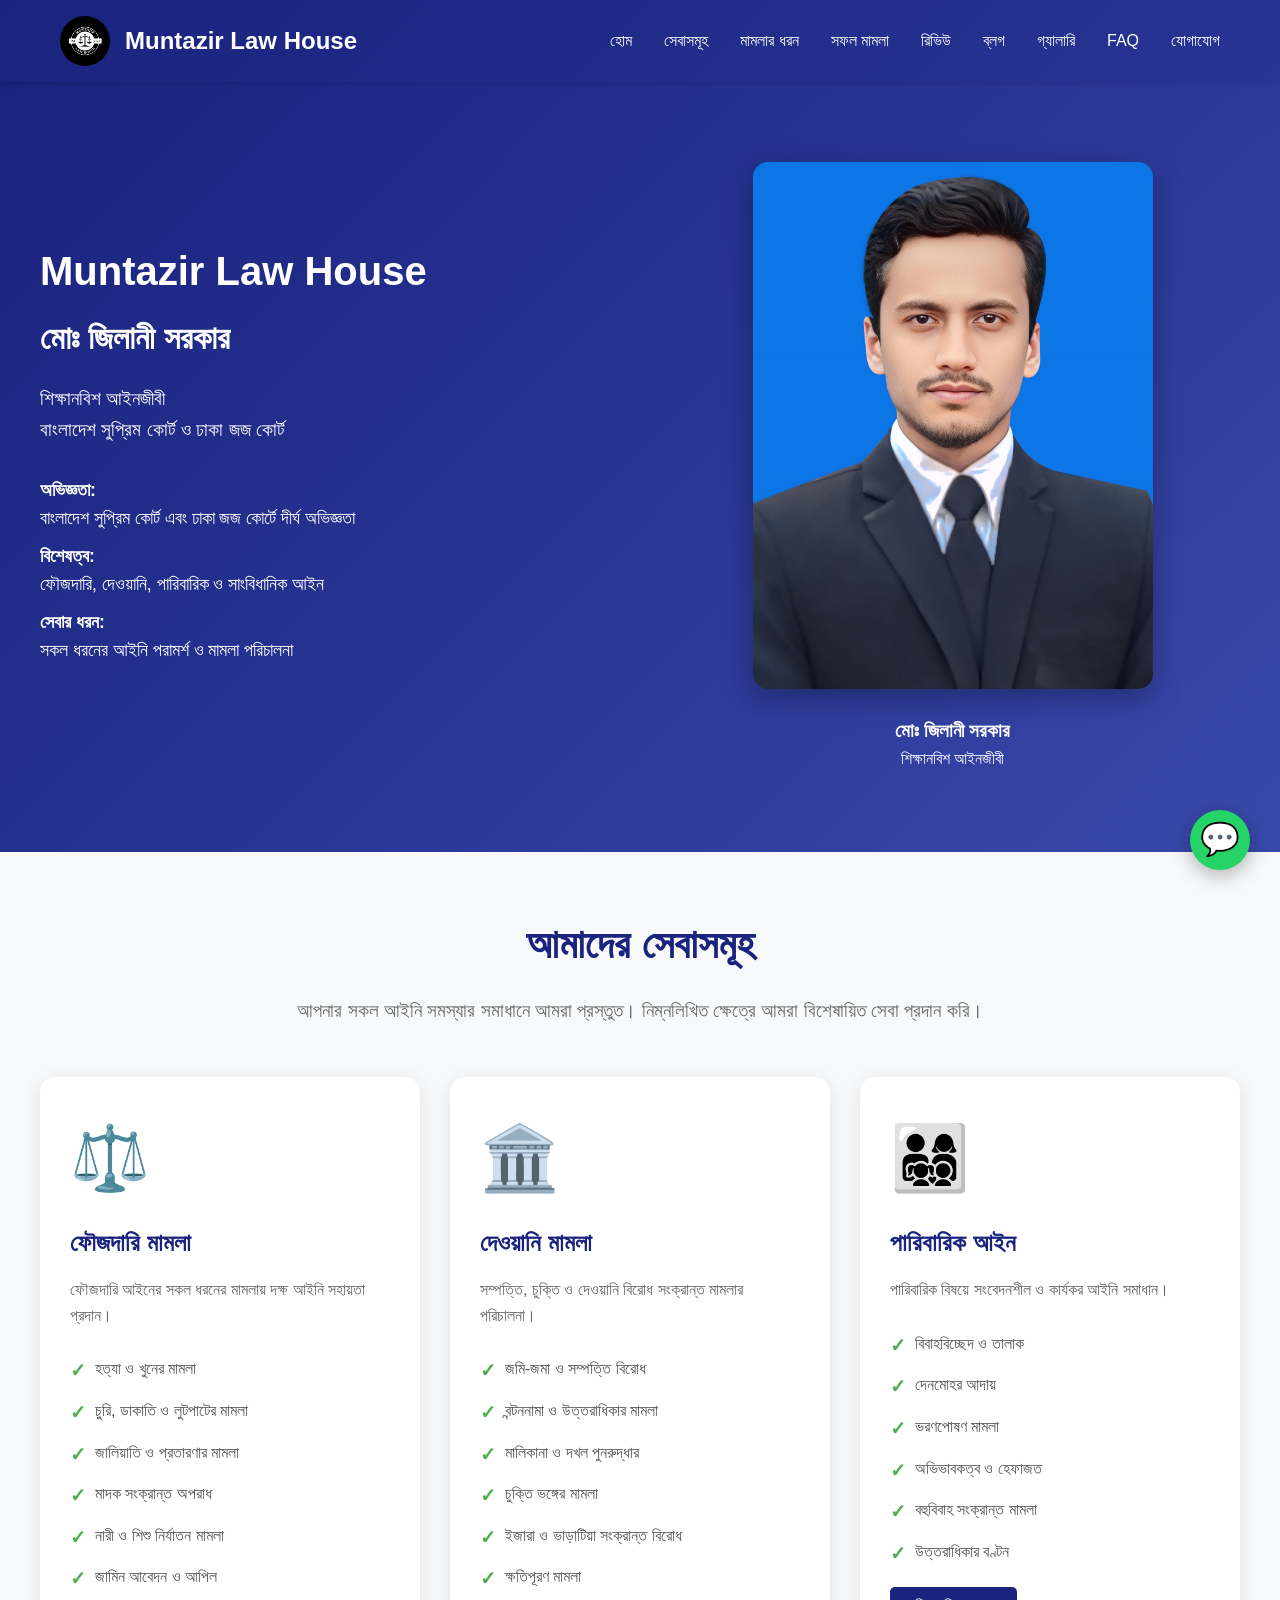
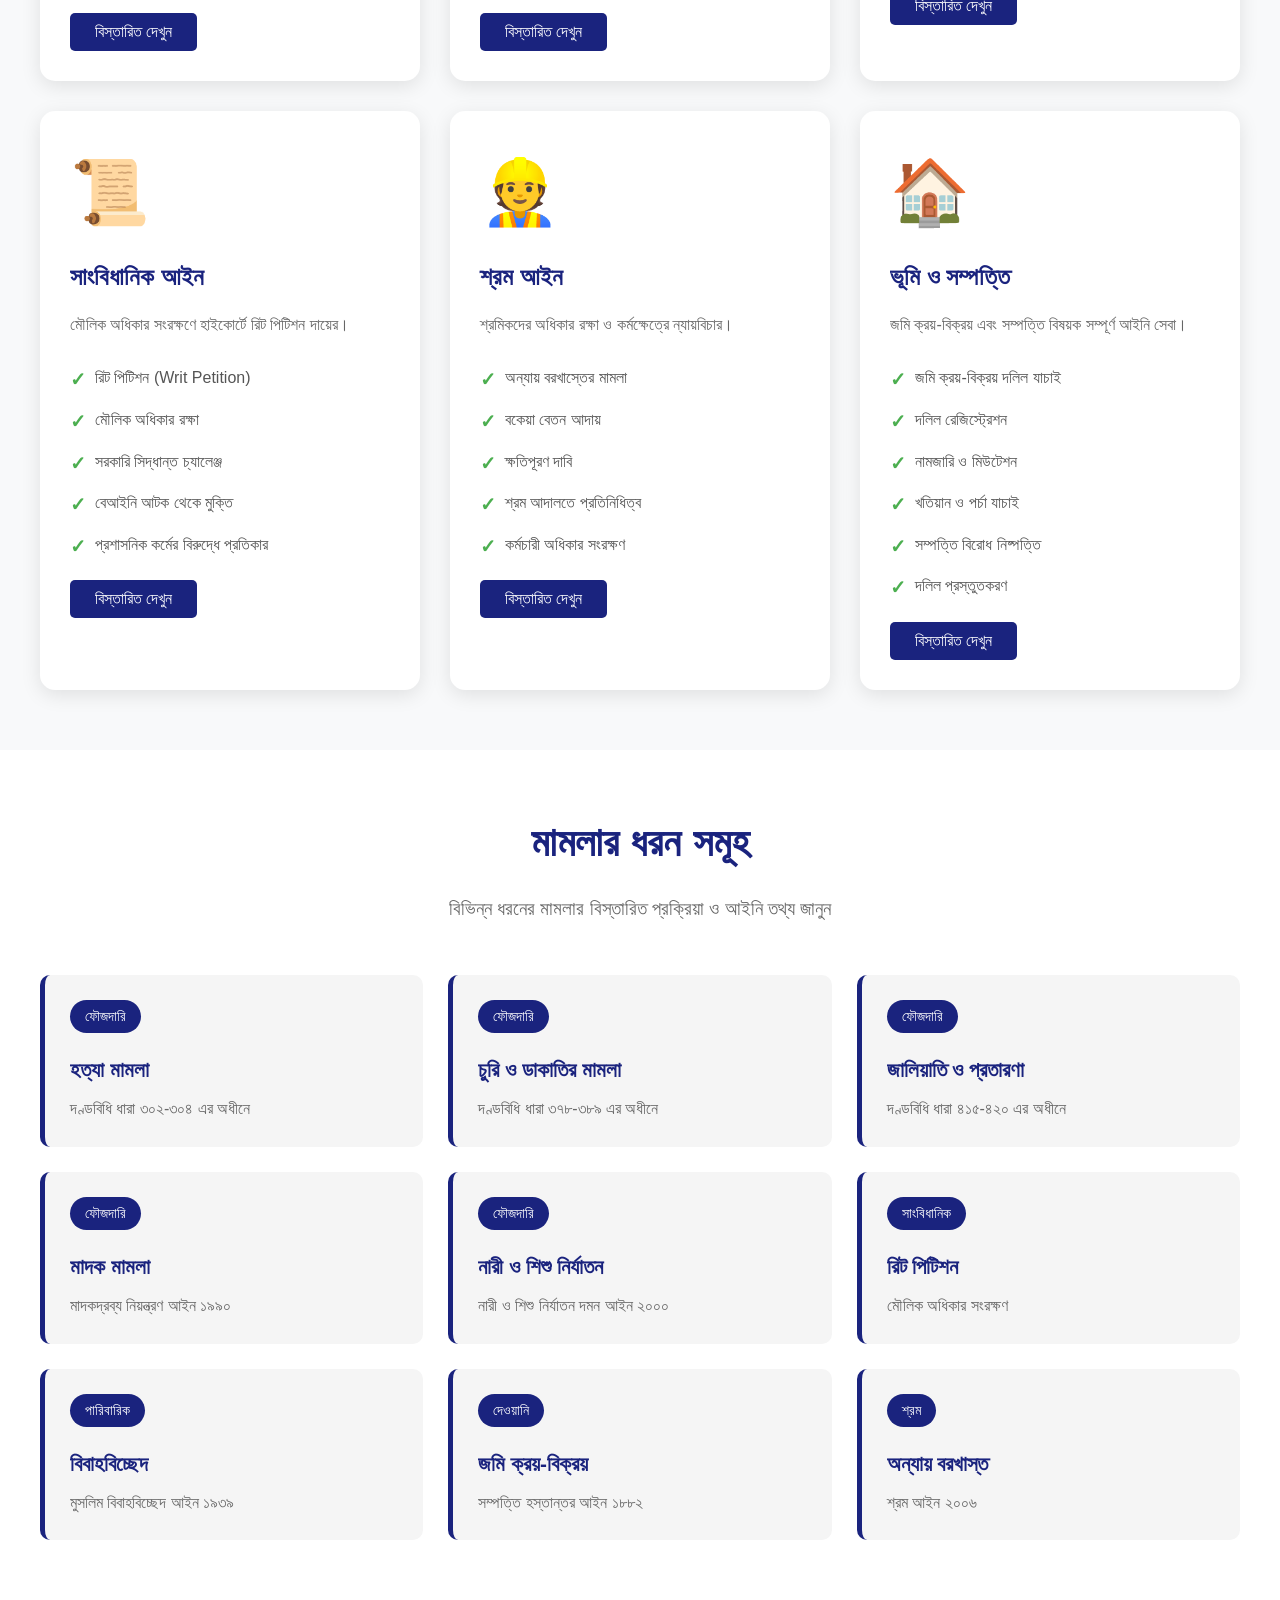
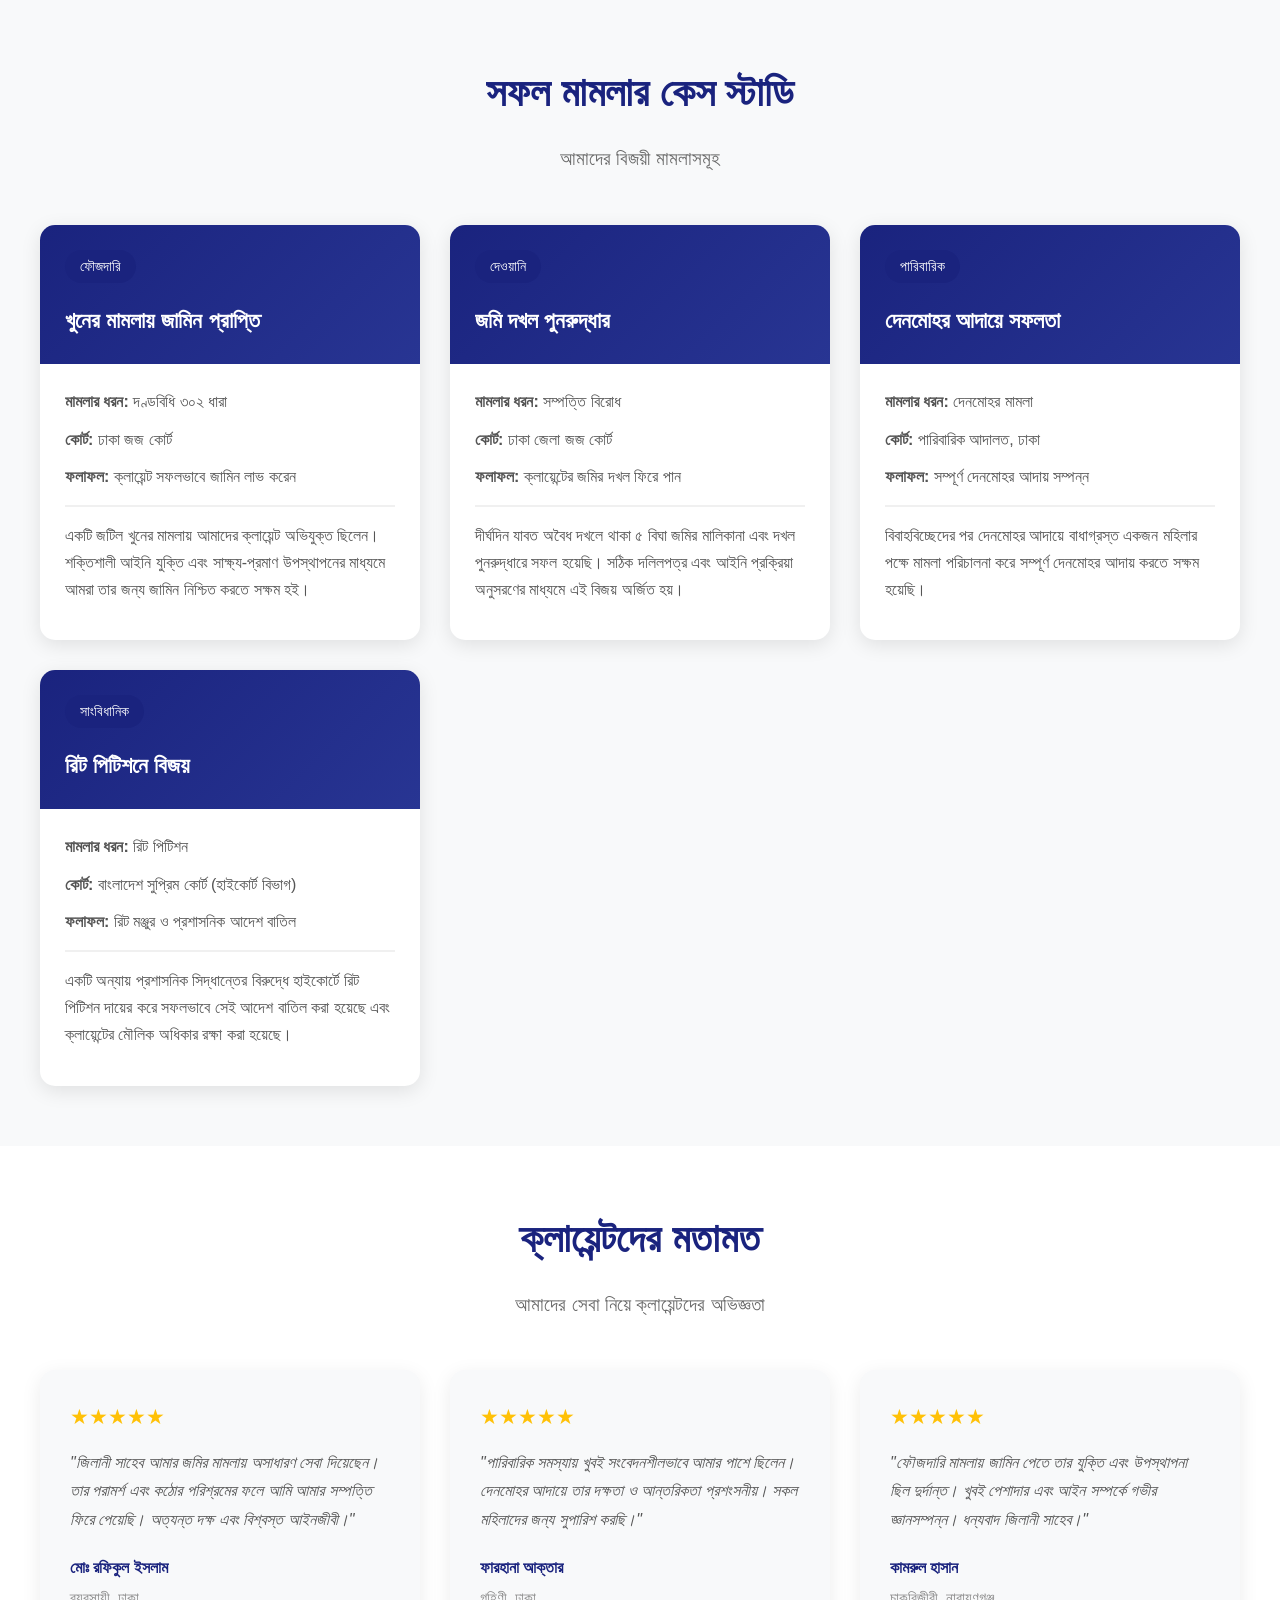
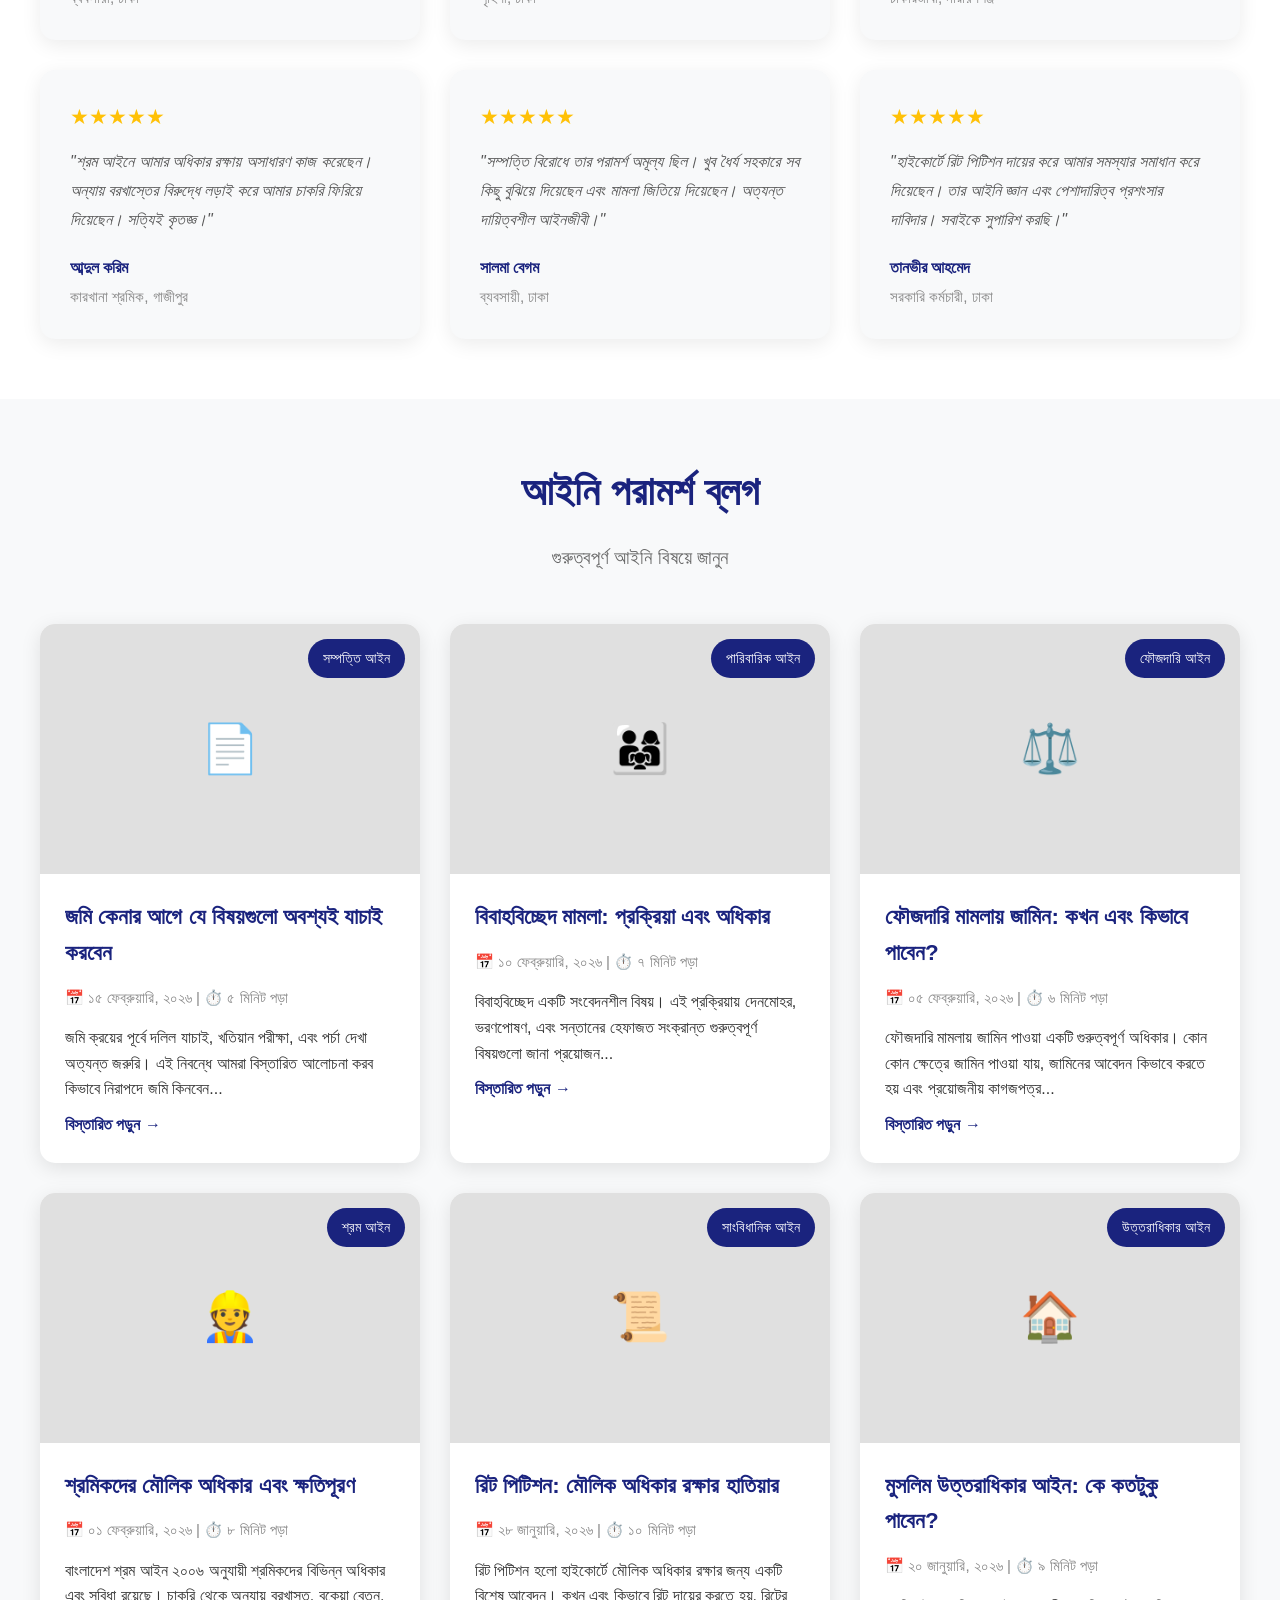
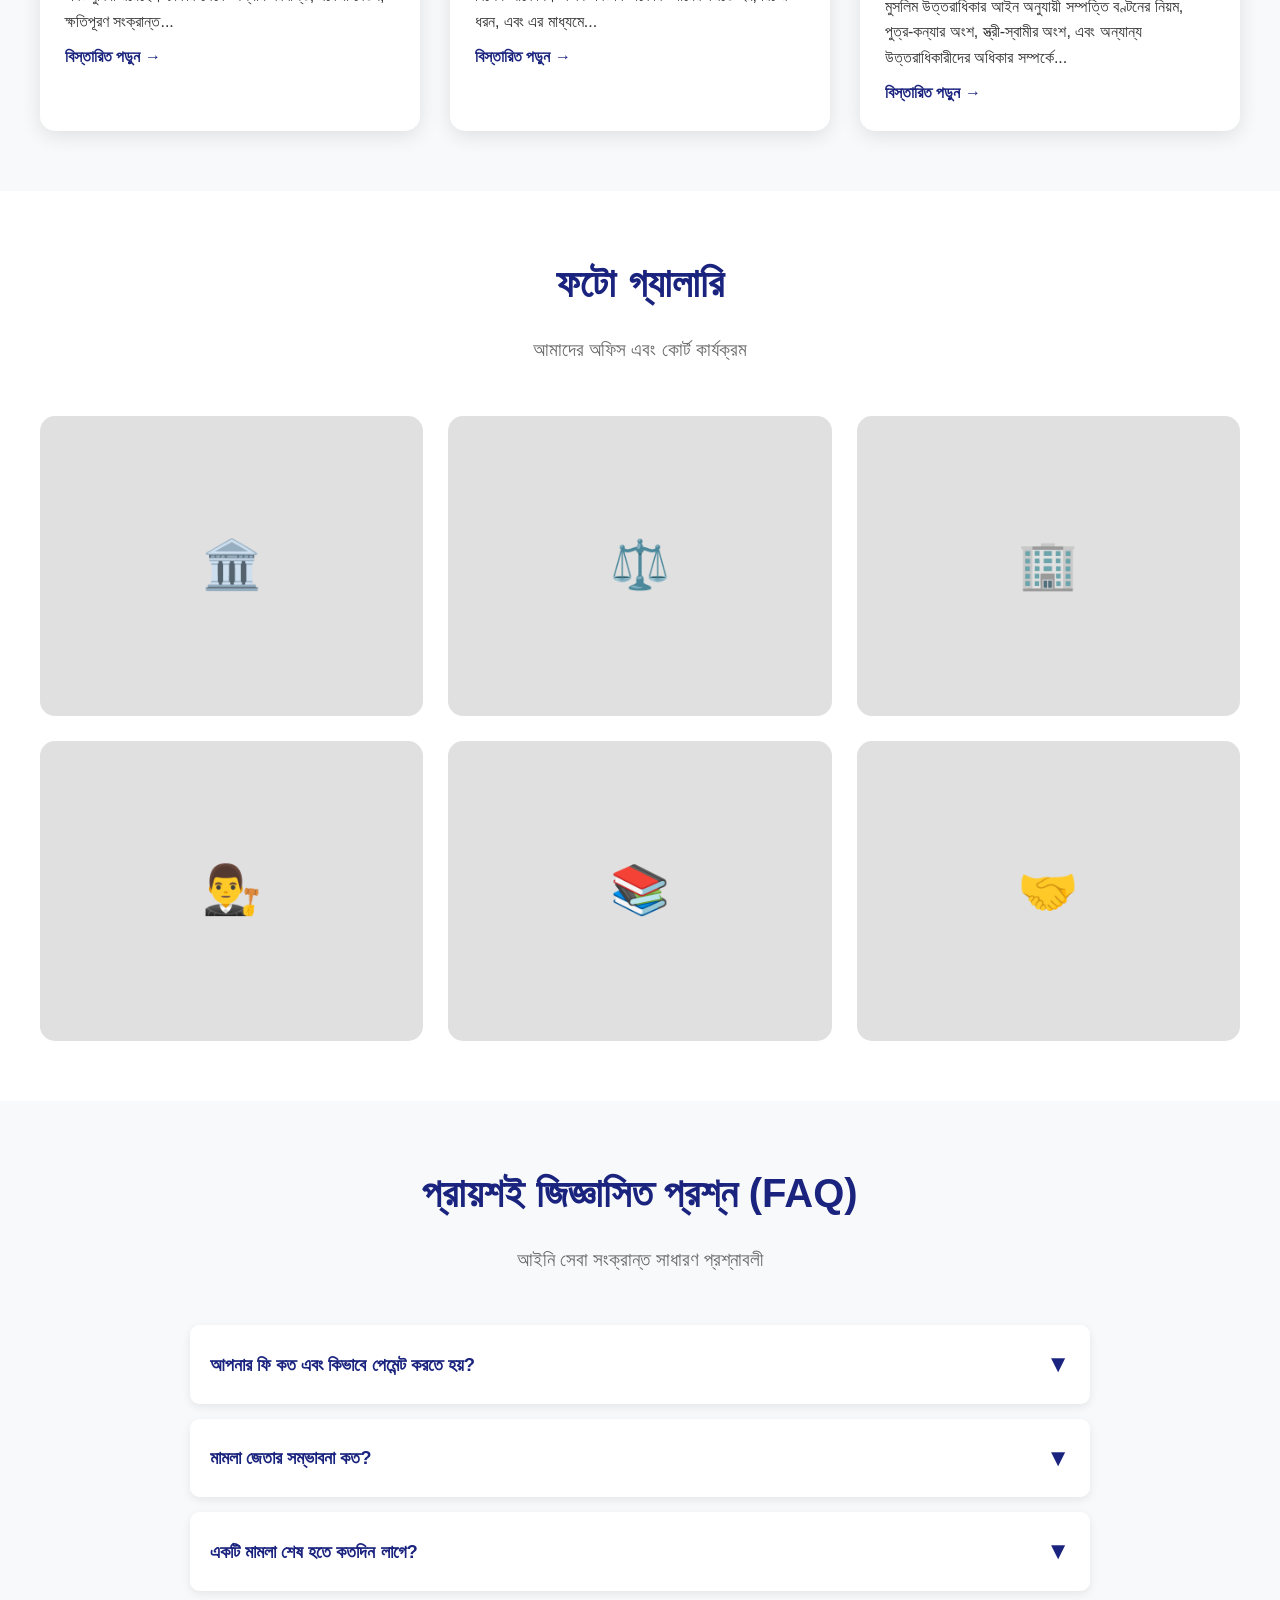
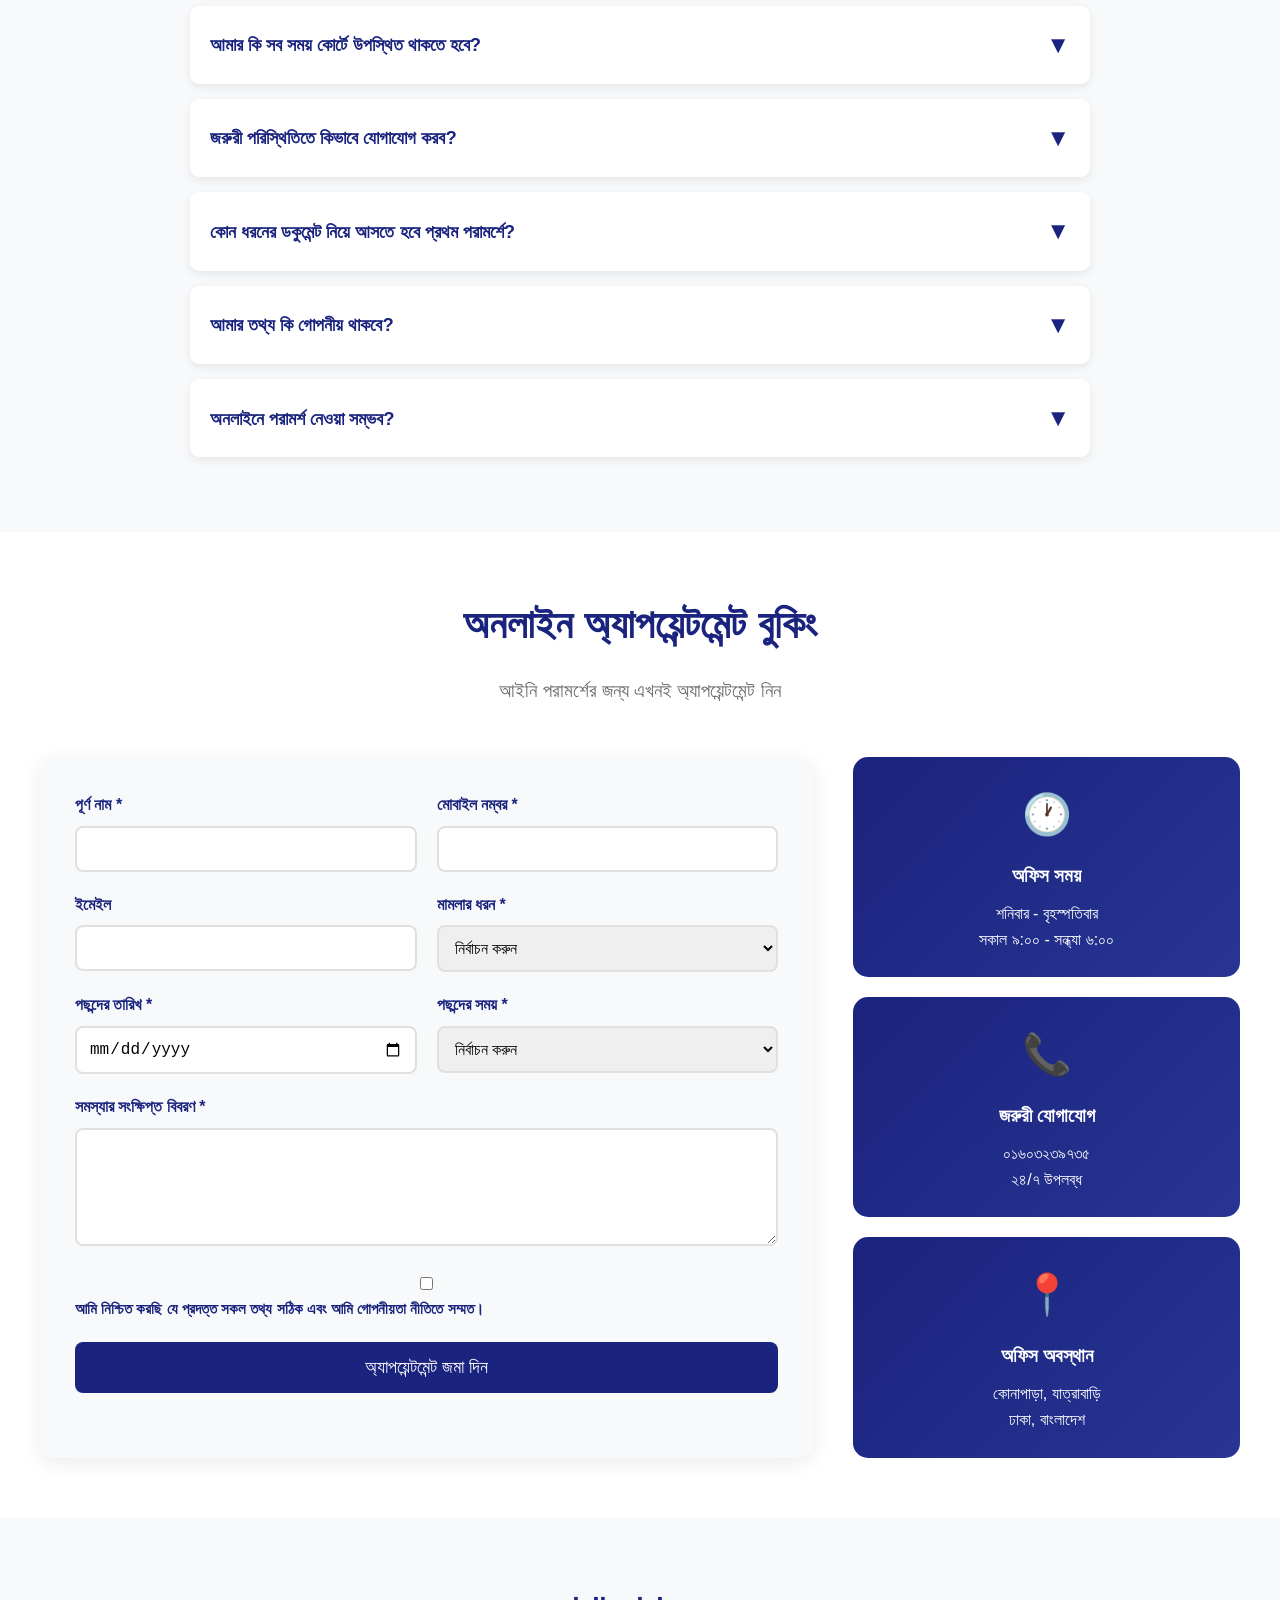
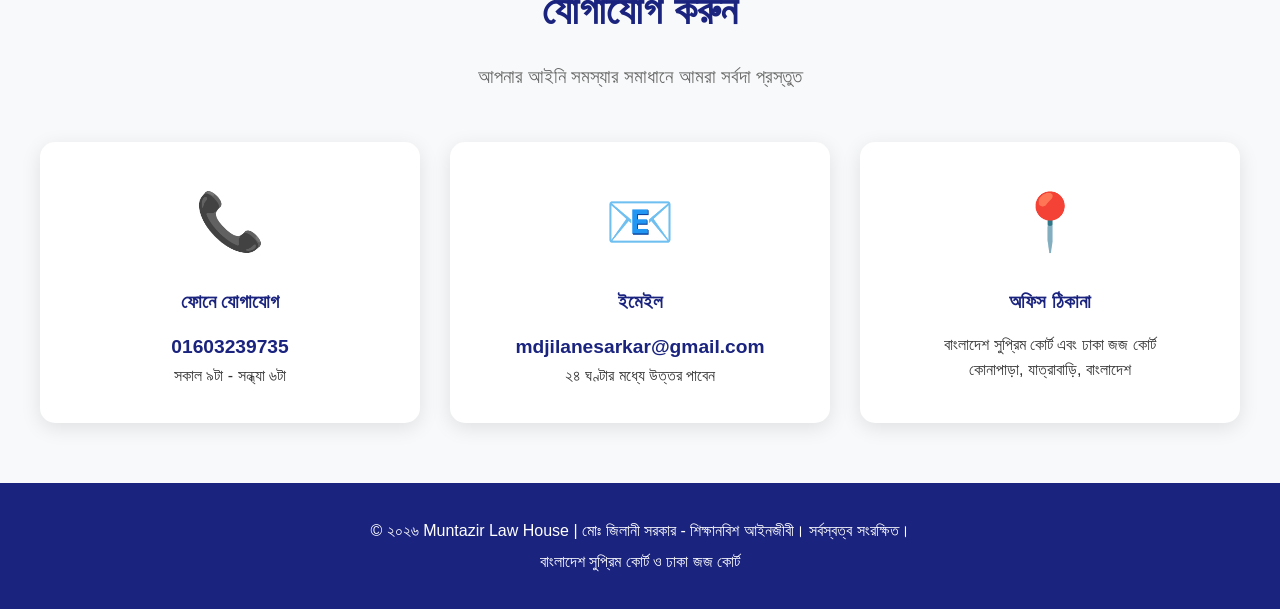
==== commit 09c27ee9: "Update index.html home page updated" ====
--- a/index.html
+++ b/index.html
@@ -3,66 +3,774 @@
 <head>
     <meta charset="UTF-8">
     <meta name="viewport" content="width=device-width, initial-scale=1.0">
-    <title>Muntazir Law House | মোঃ জিলানী সরকার</title>
-    <link rel="stylesheet" href="styles.css">
-    <link rel="stylesheet" href="https://cdnjs.cloudflare.com/ajax/libs/font-awesome/6.4.0/css/all.min.css">
+    <title>Muntazir Law House | মোঃ জিলানী সরকার শিক্ষানবিশ-আইনজীবী</title>
+    <style>
+        * {
+            margin: 0;
+            padding: 0;
+            box-sizing: border-box;
+        }
+
+        body {
+            font-family: 'Segoe UI', Tahoma, Geneva, Verdana, sans-serif;
+            line-height: 1.6;
+            color: #333;
+        }
+
+        .navbar {
+            background: linear-gradient(135deg, #1a237e 0%, #283593 100%);
+            color: white;
+            padding: 1rem 0;
+            position: sticky;
+            top: 0;
+            z-index: 1000;
+            box-shadow: 0 2px 5px rgba(0,0,0,0.1);
+        }
+
+        .navbar .container {
+            max-width: 1200px;
+            margin: 0 auto;
+            padding: 0 20px;
+            display: flex;
+            justify-content: space-between;
+            align-items: center;
+        }
+
+        .logo-section {
+            display: flex;
+            align-items: center;
+            gap: 15px;
+        }
+
+        .logo {
+            width: 50px;
+            height: 50px;
+            border-radius: 50%;
+        }
+
+        .brand-name {
+            font-size: 1.5rem;
+            font-weight: bold;
+        }
+
+        nav ul {
+            list-style: none;
+            display: flex;
+            gap: 2rem;
+        }
+
+        nav a {
+            color: white;
+            text-decoration: none;
+            font-weight: 500;
+            transition: color 0.3s;
+        }
+
+        nav a:hover {
+            color: #ffd54f;
+        }
+
+        .hero {
+            background: linear-gradient(135deg, #1a237e 0%, #283593 50%, #3949ab 100%);
+            color: white;
+            padding: 80px 20px;
+        }
+
+        .hero-container {
+            max-width: 1200px;
+            margin: 0 auto;
+            display: grid;
+            grid-template-columns: 1fr 1fr;
+            gap: 50px;
+            align-items: center;
+        }
+
+        .hero-content h1 {
+            font-size: 2.5rem;
+            margin-bottom: 10px;
+        }
+
+        .hero-content h2 {
+            font-size: 2rem;
+            margin-bottom: 20px;
+        }
+
+        .hero-info {
+            margin: 30px 0;
+        }
+
+        .hero-info p {
+            margin: 10px 0;
+            font-size: 1.1rem;
+        }
+
+        .hero-image {
+            text-align: center;
+        }
+
+        .hero-image img {
+            max-width: 400px;
+            width: 100%;
+            border-radius: 15px;
+            box-shadow: 0 10px 30px rgba(0,0,0,0.3);
+        }
+
+        .profile-caption {
+            margin-top: 20px;
+        }
+
+        .section {
+            padding: 60px 20px;
+        }
+
+        .container {
+            max-width: 1200px;
+            margin: 0 auto;
+        }
+
+        .section-title {
+            text-align: center;
+            font-size: 2.5rem;
+            color: #1a237e;
+            margin-bottom: 20px;
+        }
+
+        .section-subtitle {
+            text-align: center;
+            font-size: 1.2rem;
+            color: #666;
+            margin-bottom: 50px;
+        }
+
+        .services-grid {
+            display: grid;
+            grid-template-columns: repeat(auto-fit, minmax(350px, 1fr));
+            gap: 30px;
+        }
+
+        .service-card {
+            background: white;
+            padding: 30px;
+            border-radius: 15px;
+            box-shadow: 0 5px 20px rgba(0,0,0,0.1);
+            transition: transform 0.3s, box-shadow 0.3s;
+        }
+
+        .service-card:hover {
+            transform: translateY(-10px);
+            box-shadow: 0 10px 30px rgba(0,0,0,0.2);
+        }
+
+        .service-icon {
+            font-size: 4rem;
+            margin-bottom: 15px;
+        }
+
+        .service-card h3 {
+            color: #1a237e;
+            font-size: 1.5rem;
+            margin-bottom: 15px;
+        }
+
+        .service-card p {
+            color: #666;
+            margin-bottom: 20px;
+        }
+
+        .service-card ul {
+            list-style: none;
+        }
+
+        .service-card li {
+            padding: 8px 0;
+            padding-left: 25px;
+            position: relative;
+            color: #555;
+        }
+
+        .service-card li:before {
+            content: "✓";
+            position: absolute;
+            left: 0;
+            color: #4caf50;
+            font-weight: bold;
+            font-size: 1.2rem;
+        }
+
+        .service-card button {
+            background: #1a237e;
+            color: white;
+            border: none;
+            padding: 10px 25px;
+            border-radius: 5px;
+            cursor: pointer;
+            font-size: 1rem;
+            margin-top: 15px;
+            transition: background 0.3s;
+        }
+
+        .service-card button:hover {
+            background: #283593;
+        }
+
+        .cases-grid {
+            display: grid;
+            grid-template-columns: repeat(auto-fit, minmax(300px, 1fr));
+            gap: 25px;
+        }
+
+        .case-card {
+            background: #f5f5f5;
+            padding: 25px;
+            border-radius: 10px;
+            border-left: 5px solid #1a237e;
+            transition: transform 0.3s;
+        }
+
+        .case-card:hover {
+            transform: translateX(10px);
+            box-shadow: 0 5px 15px rgba(0,0,0,0.1);
+        }
+
+        .case-badge {
+            display: inline-block;
+            background: #1a237e;
+            color: white;
+            padding: 5px 15px;
+            border-radius: 20px;
+            font-size: 0.9rem;
+            margin-bottom: 10px;
+        }
+
+        .case-card h4 {
+            color: #1a237e;
+            font-size: 1.3rem;
+            margin: 10px 0;
+        }
+
+        .case-card p {
+            color: #666;
+        }
+
+        /* New Sections Styling */
+        .testimonials-grid {
+            display: grid;
+            grid-template-columns: repeat(auto-fit, minmax(350px, 1fr));
+            gap: 30px;
+        }
+
+        .testimonial-card {
+            background: #f8f9fa;
+            padding: 30px;
+            border-radius: 15px;
+            box-shadow: 0 5px 20px rgba(0,0,0,0.08);
+        }
+
+        .rating {
+            color: #ffc107;
+            font-size: 1.3rem;
+            margin-bottom: 15px;
+        }
+
+        .testimonial-text {
+            font-style: italic;
+            color: #555;
+            margin-bottom: 20px;
+            line-height: 1.8;
+        }
+
+        .testimonial-author h4 {
+            color: #1a237e;
+            margin-bottom: 5px;
+        }
+
+        .testimonial-author p {
+            color: #888;
+            font-size: 0.95rem;
+        }
+
+        .case-studies-grid {
+            display: grid;
+            grid-template-columns: repeat(auto-fit, minmax(350px, 1fr));
+            gap: 30px;
+        }
+
+        .case-study-card {
+            background: white;
+            border-radius: 15px;
+            overflow: hidden;
+            box-shadow: 0 5px 20px rgba(0,0,0,0.1);
+            transition: transform 0.3s;
+        }
+
+        .case-study-card:hover {
+            transform: translateY(-10px);
+        }
+
+        .case-study-header {
+            background: linear-gradient(135deg, #1a237e, #283593);
+            color: white;
+            padding: 25px;
+        }
+
+        .case-study-header h3 {
+            margin-top: 10px;
+            font-size: 1.4rem;
+        }
+
+        .case-study-body {
+            padding: 25px;
+        }
+
+        .case-study-body p {
+            margin-bottom: 12px;
+            color: #555;
+        }
+
+        .case-description {
+            margin-top: 15px;
+            padding-top: 15px;
+            border-top: 2px solid #f0f0f0;
+            line-height: 1.7;
+        }
+
+        .blog-grid {
+            display: grid;
+            grid-template-columns: repeat(auto-fit, minmax(350px, 1fr));
+            gap: 30px;
+        }
+
+        .blog-card {
+            background: white;
+            border-radius: 15px;
+            overflow: hidden;
+            box-shadow: 0 5px 20px rgba(0,0,0,0.1);
+            transition: transform 0.3s;
+        }
+
+        .blog-card:hover {
+            transform: translateY(-10px);
+        }
+
+        .blog-image {
+            position: relative;
+            height: 250px;
+            background: #e0e0e0;
+            display: flex;
+            align-items: center;
+            justify-content: center;
+            font-size: 3rem;
+        }
+
+        .blog-category {
+            position: absolute;
+            top: 15px;
+            right: 15px;
+            background: #1a237e;
+            color: white;
+            padding: 8px 15px;
+            border-radius: 20px;
+            font-size: 0.9rem;
+        }
+
+        .blog-content {
+            padding: 25px;
+        }
+
+        .blog-content h3 {
+            color: #1a237e;
+            margin-bottom: 15px;
+            font-size: 1.4rem;
+        }
+
+        .blog-meta {
+            color: #888;
+            font-size: 0.95rem;
+            margin-bottom: 15px;
+        }
+
+        .blog-link {
+            color: #1a237e;
+            text-decoration: none;
+            font-weight: 600;
+            display: inline-block;
+            margin-top: 10px;
+        }
+
+        .blog-link:hover {
+            color: #283593;
+        }
+
+        .faq-container {
+            max-width: 900px;
+            margin: 0 auto;
+        }
+
+        .faq-item {
+            background: white;
+            margin-bottom: 15px;
+            border-radius: 10px;
+            overflow: hidden;
+            box-shadow: 0 3px 10px rgba(0,0,0,0.08);
+        }
+
+        .faq-question {
+            padding: 20px;
+            cursor: pointer;
+            display: flex;
+            justify-content: space-between;
+            align-items: center;
+            background: white;
+            transition: background 0.3s;
+        }
+
+        .faq-question:hover {
+            background: #f8f9fa;
+        }
+
+        .faq-question h3 {
+            color: #1a237e;
+            font-size: 1.15rem;
+            margin: 0;
+        }
+
+        .faq-question .arrow {
+            font-size: 1.5rem;
+            color: #1a237e;
+            transition: transform 0.3s;
+        }
+
+        .faq-item.active .arrow {
+            transform: rotate(180deg);
+        }
+
+        .faq-answer {
+            max-height: 0;
+            overflow: hidden;
+            transition: max-height 0.3s ease-out, padding 0.3s;
+            padding: 0 20px;
+        }
+
+        .faq-item.active .faq-answer {
+            max-height: 500px;
+            padding: 20px;
+            border-top: 2px solid #f0f0f0;
+        }
+
+        .gallery-grid {
+            display: grid;
+            grid-template-columns: repeat(auto-fit, minmax(350px, 1fr));
+            gap: 25px;
+        }
+
+        .gallery-item {
+            position: relative;
+            height: 300px;
+            background: #e0e0e0;
+            border-radius: 15px;
+            overflow: hidden;
+            cursor: pointer;
+            display: flex;
+            align-items: center;
+            justify-content: center;
+            font-size: 3rem;
+        }
+
+        .gallery-overlay {
+            position: absolute;
+            bottom: 0;
+            left: 0;
+            right: 0;
+            background: linear-gradient(to top, rgba(0,0,0,0.8), transparent);
+            color: white;
+            padding: 30px 20px;
+            transform: translateY(100%);
+            transition: transform 0.3s;
+        }
+
+        .gallery-item:hover .gallery-overlay {
+            transform: translateY(0);
+        }
+
+        .appointment-container {
+            display: grid;
+            grid-template-columns: 2fr 1fr;
+            gap: 40px;
+        }
+
+        .appointment-form {
+            background: #f8f9fa;
+            padding: 35px;
+            border-radius: 15px;
+            box-shadow: 0 5px 20px rgba(0,0,0,0.08);
+        }
+
+        .form-row {
+            display: grid;
+            grid-template-columns: 1fr 1fr;
+            gap: 20px;
+        }
+
+        .form-group {
+            margin-bottom: 20px;
+        }
+
+        .form-group label {
+            display: block;
+            margin-bottom: 8px;
+            color: #1a237e;
+            font-weight: 600;
+        }
+
+        .form-group input,
+        .form-group select,
+        .form-group textarea {
+            width: 100%;
+            padding: 12px;
+            border: 2px solid #e0e0e0;
+            border-radius: 8px;
+            font-size: 1rem;
+            transition: border-color 0.3s;
+        }
+
+        .form-group input:focus,
+        .form-group select:focus,
+        .form-group textarea:focus {
+            outline: none;
+            border-color: #1a237e;
+        }
+
+        .checkbox-label {
+            display: flex;
+            align-items: start;
+            gap: 10px;
+            font-size: 0.95rem;
+        }
+
+        .btn-submit {
+            background: #1a237e;
+            color: white;
+            border: none;
+            padding: 15px 40px;
+            border-radius: 8px;
+            cursor: pointer;
+            font-size: 1.1rem;
+            width: 100%;
+            transition: background 0.3s;
+        }
+
+        .btn-submit:hover {
+            background: #283593;
+        }
+
+        .info-cards {
+            display: flex;
+            flex-direction: column;
+            gap: 20px;
+        }
+
+        .info-card {
+            background: linear-gradient(135deg, #1a237e, #283593);
+            color: white;
+            padding: 25px;
+            border-radius: 15px;
+            text-align: center;
+        }
+
+        .info-card-icon {
+            font-size: 2.5rem;
+            margin-bottom: 15px;
+        }
+
+        .info-card h3 {
+            margin-bottom: 10px;
+        }
+
+        .contact-grid {
+            display: grid;
+            grid-template-columns: repeat(auto-fit, minmax(300px, 1fr));
+            gap: 30px;
+        }
+
+        .contact-card {
+            background: white;
+            padding: 35px;
+            border-radius: 15px;
+            box-shadow: 0 5px 20px rgba(0,0,0,0.1);
+            text-align: center;
+        }
+
+        .contact-icon {
+            font-size: 3.5rem;
+            margin-bottom: 20px;
+        }
+
+        .contact-card h3 {
+            color: #1a237e;
+            margin-bottom: 15px;
+        }
+
+        .contact-card a {
+            color: #1a237e;
+            text-decoration: none;
+            font-weight: 600;
+            font-size: 1.2rem;
+        }
+
+        .contact-card a:hover {
+            color: #283593;
+        }
+
+        .footer {
+            background: #1a237e;
+            color: white;
+            text-align: center;
+            padding: 30px 20px;
+        }
+
+        .footer p {
+            margin: 5px 0;
+        }
+
+        /* WhatsApp Float Button */
+        .whatsapp-float {
+            position: fixed;
+            bottom: 30px;
+            right: 30px;
+            background: #25d366;
+            color: white;
+            width: 60px;
+            height: 60px;
+            border-radius: 50%;
+            display: flex;
+            align-items: center;
+            justify-content: center;
+            font-size: 2rem;
+            box-shadow: 0 5px 20px rgba(0,0,0,0.3);
+            z-index: 999;
+            text-decoration: none;
+            transition: all 0.3s;
+        }
+
+        .whatsapp-float:hover {
+            background: #128c7e;
+            transform: scale(1.1);
+        }
+
+        .back-to-top {
+            position: fixed;
+            bottom: 30px;
+            left: 30px;
+            background: #1a237e;
+            color: white;
+            width: 50px;
+            height: 50px;
+            border-radius: 50%;
+            border: none;
+            display: none;
+            align-items: center;
+            justify-content: center;
+            font-size: 1.5rem;
+            cursor: pointer;
+            box-shadow: 0 5px 20px rgba(0,0,0,0.3);
+            z-index: 999;
+            transition: all 0.3s;
+        }
+
+        .back-to-top.visible {
+            display: flex;
+        }
+
+        .back-to-top:hover {
+            background: #283593;
+            transform: scale(1.1);
+        }
+
+        .bg-light {
+            background: #f8f9fa;
+        }
+
+        .bg-white {
+            background: white;
+        }
+
+        /* Responsive */
+        @media (max-width: 968px) {
+            nav ul {
+                display: none;
+            }
+            
+            .hero-container {
+                grid-template-columns: 1fr;
+                text-align: center;
+            }
+            
+            .services-grid, .cases-grid, .testimonials-grid, 
+            .case-studies-grid, .blog-grid, .gallery-grid {
+                grid-template-columns: 1fr;
+            }
+            
+            .appointment-container, .form-row {
+                grid-template-columns: 1fr;
+            }
+        }
+
+        @media (max-width: 640px) {
+            .section-title {
+                font-size: 2rem;
+            }
+            
+            .hero-content h1 {
+                font-size: 2rem;
+            }
+            
+            .hero-content h2 {
+                font-size: 1.5rem;
+            }
+        }
+    </style>
 </head>
 <body>
     <!-- Navigation -->
-    <nav class="navbar">
+    <div class="navbar">
         <div class="container">
-            <div class="nav-brand">
+            <div class="logo-section">
                 <img src="logo.png" alt="Muntazir Law House Logo" class="logo">
-                <span>Muntazir Law House</span>
+                <span class="brand-name">Muntazir Law House</span>
             </div>
-            <ul class="nav-menu">
-                <li><a href="#home">হোম</a></li>
-                <li><a href="#services">সেবাসমূহ</a></li>
-                <li><a href="#cases">মামলার ধরন</a></li>
-                <li><a href="#case-studies">সফল মামলা</a></li>
-                <li><a href="#testimonials">ক্লায়েন্ট রিভিউ</a></li>
-                <li><a href="#blog">ব্লগ</a></li>
-                <li><a href="#gallery">গ্যালারি</a></li>
-                <li><a href="#faq">FAQ</a></li>
-                <li><a href="#contact">যোগাযোগ</a></li>
-            </ul>
-            <button class="mobile-menu-toggle">
-                <i class="fas fa-bars"></i>
-            </button>
+            <nav>
+                <ul>
+                    <li><a href="#home">হোম</a></li>
+                    <li><a href="#services">সেবাসমূহ</a></li>
+                    <li><a href="#cases">মামলার ধরন</a></li>
+                    <li><a href="#case-studies">সফল মামলা</a></li>
+                    <li><a href="#testimonials">রিভিউ</a></li>
+                    <li><a href="#blog">ব্লগ</a></li>
+                    <li><a href="#gallery">গ্যালারি</a></li>
+                    <li><a href="#faq">FAQ</a></li>
+                    <li><a href="#contact">যোগাযোগ</a></li>
+                </ul>
+            </nav>
         </div>
-    </nav>
+    </div>
 
     <!-- Hero Section -->
     <section id="home" class="hero">
-        <div class="container">
+        <div class="hero-container">
             <div class="hero-content">
                 <h1>Muntazir Law House</h1>
                 <h2>মোঃ জিলানী সরকার</h2>
-                <p class="subtitle">শিক্ষানবিশ আইনজীবী<br>বাংলাদেশ সুপ্রিম কোর্ট ও ঢাকা জজ কোর্ট</p>
+                <p style="font-size: 1.2rem; margin: 20px 0;">শিক্ষানবিশ আইনজীবী<br>বাংলাদেশ সুপ্রিম কোর্ট ও ঢাকা জজ কোর্ট</p>
                 
-                <div class="hero-features">
-                    <div class="feature-item">
-                        <strong>অভিজ্ঞতা:</strong>
-                        <p>বাংলাদেশ সুপ্রিম কোর্ট এবং ঢাকা জজ কোর্টে দীর্ঘ অভিজ্ঞতা</p>
-                    </div>
-                    <div class="feature-item">
-                        <strong>বিশেষত্ব:</strong>
-                        <p>ফৌজদারি, দেওয়ানি, পারিবারিক ও সাংবিধানিক আইন</p>
-                    </div>
-                    <div class="feature-item">
-                        <strong>সেবার ধরন:</strong>
-                        <p>সকল ধরনের আইনি পরামর্শ ও মামলা পরিচালনা</p>
-                    </div>
-                </div>
-
-                <div class="cta-buttons">
-                    <a href="#appointment" class="btn btn-primary">অ্যাপয়েন্টমেন্ট বুক করুন</a>
-                    <a href="#contact" class="btn btn-secondary">যোগাযোগ করুন</a>
+                <div class="hero-info">
+                    <p><strong>অভিজ্ঞতা:</strong><br>বাংলাদেশ সুপ্রিম কোর্ট এবং ঢাকা জজ কোর্টে দীর্ঘ অভিজ্ঞতা</p>
+                    <p><strong>বিশেষত্ব:</strong><br>ফৌজদারি, দেওয়ানি, পারিবারিক ও সাংবিধানিক আইন</p>
+                    <p><strong>সেবার ধরন:</strong><br>সকল ধরনের আইনি পরামর্শ ও মামলা পরিচালনা</p>
                 </div>
             </div>
             <div class="hero-image">
                 <img src="1766906066155.jpg" alt="মোঃ জিলানী সরকার">
-                <div class="image-caption">
+                <div class="profile-caption">
                     <h3>মোঃ জিলানী সরকার</h3>
                     <p>শিক্ষানবিশ আইনজীবী</p>
                 </div>
@@ -71,7 +779,7 @@
     </section>
 
     <!-- Services Section -->
-    <section id="services" class="services">
+    <section id="services" class="section bg-light">
         <div class="container">
             <h2 class="section-title">আমাদের সেবাসমূহ</h2>
             <p class="section-subtitle">আপনার সকল আইনি সমস্যার সমাধানে আমরা প্রস্তুত। নিম্নলিখিত ক্ষেত্রে আমরা বিশেষায়িত সেবা প্রদান করি।</p>
@@ -89,6 +797,7 @@
                         <li>নারী ও শিশু নির্যাতন মামলা</li>
                         <li>জামিন আবেদন ও আপিল</li>
                     </ul>
+                    <button>বিস্তারিত দেখুন</button>
                 </div>
 
                 <div class="service-card">
@@ -103,6 +812,7 @@
                         <li>ইজারা ও ভাড়াটিয়া সংক্রান্ত বিরোধ</li>
                         <li>ক্ষতিপূরণ মামলা</li>
                     </ul>
+                    <button>বিস্তারিত দেখুন</button>
                 </div>
 
                 <div class="service-card">
@@ -117,6 +827,7 @@
                         <li>বহুবিবাহ সংক্রান্ত মামলা</li>
                         <li>উত্তরাধিকার বণ্টন</li>
                     </ul>
+                    <button>বিস্তারিত দেখুন</button>
                 </div>
 
                 <div class="service-card">
@@ -130,6 +841,7 @@
                         <li>বেআইনি আটক থেকে মুক্তি</li>
                         <li>প্রশাসনিক কর্মের বিরুদ্ধে প্রতিকার</li>
                     </ul>
+                    <button>বিস্তারিত দেখুন</button>
                 </div>
 
                 <div class="service-card">
@@ -143,6 +855,7 @@
                         <li>শ্রম আদালতে প্রতিনিধিত্ব</li>
                         <li>কর্মচারী অধিকার সংরক্ষণ</li>
                     </ul>
+                    <button>বিস্তারিত দেখুন</button>
                 </div>
 
                 <div class="service-card">
@@ -157,13 +870,14 @@
                         <li>সম্পত্তি বিরোধ নিষ্পত্তি</li>
                         <li>দলিল প্রস্তুতকরণ</li>
                     </ul>
+                    <button>বিস্তারিত দেখুন</button>
                 </div>
             </div>
         </div>
     </section>
 
     <!-- Case Types Section -->
-    <section id="cases" class="case-types">
+    <section id="cases" class="section bg-white">
         <div class="container">
             <h2 class="section-title">মামলার ধরন সমূহ</h2>
             <p class="section-subtitle">বিভিন্ন ধরনের মামলার বিস্তারিত প্রক্রিয়া ও আইনি তথ্য জানুন</p>
@@ -218,8 +932,8 @@
         </div>
     </section>
 
-    <!-- Case Studies Section (NEW) -->
-    <section id="case-studies" class="case-studies">
+    <!-- Case Studies Section -->
+    <section id="case-studies" class="section bg-light">
         <div class="container">
             <h2 class="section-title">সফল মামলার কেস স্টাডি</h2>
             <p class="section-subtitle">আমাদের বিজয়ী মামলাসমূহ</p>
@@ -280,21 +994,15 @@
         </div>
     </section>
 
-    <!-- Testimonials Section (NEW) -->
-    <section id="testimonials" class="testimonials">
+    <!-- Testimonials Section -->
+    <section id="testimonials" class="section bg-white">
         <div class="container">
             <h2 class="section-title">ক্লায়েন্টদের মতামত</h2>
             <p class="section-subtitle">আমাদের সেবা নিয়ে ক্লায়েন্টদের অভিজ্ঞতা</p>
             
             <div class="testimonials-grid">
                 <div class="testimonial-card">
-                    <div class="rating">
-                        <i class="fas fa-star"></i>
-                        <i class="fas fa-star"></i>
-                        <i class="fas fa-star"></i>
-                        <i class="fas fa-star"></i>
-                        <i class="fas fa-star"></i>
-                    </div>
+                    <div class="rating">★★★★★</div>
                     <p class="testimonial-text">"জিলানী সাহেব আমার জমির মামলায় অসাধারণ সেবা দিয়েছেন। তার পরামর্শ এবং কঠোর পরিশ্রমের ফলে আমি আমার সম্পত্তি ফিরে পেয়েছি। অত্যন্ত দক্ষ এবং বিশ্বস্ত আইনজীবী।"</p>
                     <div class="testimonial-author">
                         <h4>মোঃ রফিকুল ইসলাম</h4>
@@ -303,13 +1011,7 @@
                 </div>
 
                 <div class="testimonial-card">
-                    <div class="rating">
-                        <i class="fas fa-star"></i>
-                        <i class="fas fa-star"></i>
-                        <i class="fas fa-star"></i>
-                        <i class="fas fa-star"></i>
-                        <i class="fas fa-star"></i>
-                    </div>
+                    <div class="rating">★★★★★</div>
                     <p class="testimonial-text">"পারিবারিক সমস্যায় খুবই সংবেদনশীলভাবে আমার পাশে ছিলেন। দেনমোহর আদায়ে তার দক্ষতা ও আন্তরিকতা প্রশংসনীয়। সকল মহিলাদের জন্য সুপারিশ করছি।"</p>
                     <div class="testimonial-author">
                         <h4>ফারহানা আক্তার</h4>
@@ -318,13 +1020,7 @@
                 </div>
 
                 <div class="testimonial-card">
-                    <div class="rating">
-                        <i class="fas fa-star"></i>
-                        <i class="fas fa-star"></i>
-                        <i class="fas fa-star"></i>
-                        <i class="fas fa-star"></i>
-                        <i class="fas fa-star"></i>
-                    </div>
+                    <div class="rating">★★★★★</div>
                     <p class="testimonial-text">"ফৌজদারি মামলায় জামিন পেতে তার যুক্তি এবং উপস্থাপনা ছিল দুর্দান্ত। খুবই পেশাদার এবং আইন সম্পর্কে গভীর জ্ঞানসম্পন্ন। ধন্যবাদ জিলানী সাহেব।"</p>
                     <div class="testimonial-author">
                         <h4>কামরুল হাসান</h4>
@@ -333,13 +1029,7 @@
                 </div>
 
                 <div class="testimonial-card">
-                    <div class="rating">
-                        <i class="fas fa-star"></i>
-                        <i class="fas fa-star"></i>
-                        <i class="fas fa-star"></i>
-                        <i class="fas fa-star"></i>
-                        <i class="fas fa-star"></i>
-                    </div>
+                    <div class="rating">★★★★★</div>
                     <p class="testimonial-text">"শ্রম আইনে আমার অধিকার রক্ষায় অসাধারণ কাজ করেছেন। অন্যায় বরখাস্তের বিরুদ্ধে লড়াই করে আমার চাকরি ফিরিয়ে দিয়েছেন। সত্যিই কৃতজ্ঞ।"</p>
                     <div class="testimonial-author">
                         <h4>আব্দুল করিম</h4>
@@ -348,13 +1038,7 @@
                 </div>
 
                 <div class="testimonial-card">
-                    <div class="rating">
-                        <i class="fas fa-star"></i>
-                        <i class="fas fa-star"></i>
-                        <i class="fas fa-star"></i>
-                        <i class="fas fa-star"></i>
-                        <i class="fas fa-star"></i>
-                    </div>
+                    <div class="rating">★★★★★</div>
                     <p class="testimonial-text">"সম্পত্তি বিরোধে তার পরামর্শ অমূল্য ছিল। খুব ধৈর্য সহকারে সব কিছু বুঝিয়ে দিয়েছেন এবং মামলা জিতিয়ে দিয়েছেন। অত্যন্ত দায়িত্বশীল আইনজীবী।"</p>
                     <div class="testimonial-author">
                         <h4>সালমা বেগম</h4>
@@ -363,13 +1047,7 @@
                 </div>
 
                 <div class="testimonial-card">
-                    <div class="rating">
-                        <i class="fas fa-star"></i>
-                        <i class="fas fa-star"></i>
-                        <i class="fas fa-star"></i>
-                        <i class="fas fa-star"></i>
-                        <i class="fas fa-star"></i>
-                    </div>
+                    <div class="rating">★★★★★</div>
                     <p class="testimonial-text">"হাইকোর্টে রিট পিটিশন দায়ের করে আমার সমস্যার সমাধান করে দিয়েছেন। তার আইনি জ্ঞান এবং পেশাদারিত্ব প্রশংসার দাবিদার। সবাইকে সুপারিশ করছি।"</p>
                     <div class="testimonial-author">
                         <h4>তানভীর আহমেদ</h4>
@@ -380,8 +1058,8 @@
         </div>
     </section>
 
-    <!-- Blog Section (NEW) -->
-    <section id="blog" class="blog">
+    <!-- Blog Section -->
+    <section id="blog" class="section bg-light">
         <div class="container">
             <h2 class="section-title">আইনি পরামর্শ ব্লগ</h2>
             <p class="section-subtitle">গুরুত্বপূর্ণ আইনি বিষয়ে জানুন</p>
@@ -389,142 +1067,124 @@
             <div class="blog-grid">
                 <article class="blog-card">
                     <div class="blog-image">
-                        <img src="https://via.placeholder.com/400x250?text=জমি+দলিল" alt="জমি দলিল">
+                        📄
                         <span class="blog-category">সম্পত্তি আইন</span>
                     </div>
                     <div class="blog-content">
                         <h3>জমি কেনার আগে যে বিষয়গুলো অবশ্যই যাচাই করবেন</h3>
-                        <p class="blog-meta">
-                            <i class="far fa-calendar"></i> ১৫ ফেব্রুয়ারি, ২০২৬
-                            <i class="far fa-clock"></i> ৫ মিনিট পড়া
-                        </p>
-                        <p>জমি ক্রয়ের পূর্বে দলিল যাচাই, খতিয়ান পরীক্ষা, এবং পর্চা দেখা অত্যন্ত জরুরি। এই নিবন্ধে আমরা বিস্তারিত আলোচনা করব কিভাবে নিরাপদে জমি কিনবেন এবং কোন কোন কাগজপত্র যাচাই করতে হবে...</p>
-                        <a href="#" class="blog-link">বিস্তারিত পড়ুন <i class="fas fa-arrow-right"></i></a>
+                        <p class="blog-meta">📅 ১৫ ফেব্রুয়ারি, ২০২৬ | ⏱️ ৫ মিনিট পড়া</p>
+                        <p>জমি ক্রয়ের পূর্বে দলিল যাচাই, খতিয়ান পরীক্ষা, এবং পর্চা দেখা অত্যন্ত জরুরি। এই নিবন্ধে আমরা বিস্তারিত আলোচনা করব কিভাবে নিরাপদে জমি কিনবেন...</p>
+                        <a href="#" class="blog-link">বিস্তারিত পড়ুন →</a>
                     </div>
                 </article>
 
                 <article class="blog-card">
                     <div class="blog-image">
-                        <img src="https://via.placeholder.com/400x250?text=বিবাহবিচ্ছেদ" alt="বিবাহবিচ্ছেদ">
+                        👨‍👩‍👧
                         <span class="blog-category">পারিবারিক আইন</span>
                     </div>
                     <div class="blog-content">
                         <h3>বিবাহবিচ্ছেদ মামলা: প্রক্রিয়া এবং অধিকার</h3>
-                        <p class="blog-meta">
-                            <i class="far fa-calendar"></i> ১০ ফেব্রুয়ারি, ২০২৬
-                            <i class="far fa-clock"></i> ৭ মিনিট পড়া
-                        </p>
-                        <p>বিবাহবিচ্ছেদ একটি সংবেদনশীল বিষয়। এই প্রক্রিয়ায় দেনমোহর, ভরণপোষণ, এবং সন্তানের হেফাজত সংক্রান্ত গুরুত্বপূর্ণ বিষয়গুলো জানা প্রয়োজন। আইনি প্রক্রিয়া এবং আপনার অধিকার সম্পর্কে বিস্তারিত জানুন...</p>
-                        <a href="#" class="blog-link">বিস্তারিত পড়ুন <i class="fas fa-arrow-right"></i></a>
+                        <p class="blog-meta">📅 ১০ ফেব্রুয়ারি, ২০২৬ | ⏱️ ৭ মিনিট পড়া</p>
+                        <p>বিবাহবিচ্ছেদ একটি সংবেদনশীল বিষয়। এই প্রক্রিয়ায় দেনমোহর, ভরণপোষণ, এবং সন্তানের হেফাজত সংক্রান্ত গুরুত্বপূর্ণ বিষয়গুলো জানা প্রয়োজন...</p>
+                        <a href="#" class="blog-link">বিস্তারিত পড়ুন →</a>
                     </div>
                 </article>
 
                 <article class="blog-card">
                     <div class="blog-image">
-                        <img src="https://via.placeholder.com/400x250?text=জামিন" alt="জামিন">
+                        ⚖️
                         <span class="blog-category">ফৌজদারি আইন</span>
                     </div>
                     <div class="blog-content">
                         <h3>ফৌজদারি মামলায় জামিন: কখন এবং কিভাবে পাবেন?</h3>
-                        <p class="blog-meta">
-                            <i class="far fa-calendar"></i> ০৫ ফেব্রুয়ারি, ২০২৬
-                            <i class="far fa-clock"></i> ৬ মিনিট পড়া
-                        </p>
-                        <p>ফৌজদারি মামলায় জামিন পাওয়া একটি গুরুত্বপূর্ণ অধিকার। কোন কোন ক্ষেত্রে জামিন পাওয়া যায়, জামিনের আবেদন কিভাবে করতে হয় এবং প্রয়োজনীয় কাগজপত্র কি কি লাগে তা জানুন এই নিবন্ধে...</p>
-                        <a href="#" class="blog-link">বিস্তারিত পড়ুন <i class="fas fa-arrow-right"></i></a>
+                        <p class="blog-meta">📅 ০৫ ফেব্রুয়ারি, ২০২৬ | ⏱️ ৬ মিনিট পড়া</p>
+                        <p>ফৌজদারি মামলায় জামিন পাওয়া একটি গুরুত্বপূর্ণ অধিকার। কোন কোন ক্ষেত্রে জামিন পাওয়া যায়, জামিনের আবেদন কিভাবে করতে হয় এবং প্রয়োজনীয় কাগজপত্র...</p>
+                        <a href="#" class="blog-link">বিস্তারিত পড়ুন →</a>
                     </div>
                 </article>
 
                 <article class="blog-card">
                     <div class="blog-image">
-                        <img src="https://via.placeholder.com/400x250?text=শ্রম+আইন" alt="শ্রম আইন">
+                        👷
                         <span class="blog-category">শ্রম আইন</span>
                     </div>
                     <div class="blog-content">
                         <h3>শ্রমিকদের মৌলিক অধিকার এবং ক্ষতিপূরণ</h3>
-                        <p class="blog-meta">
-                            <i class="far fa-calendar"></i> ০১ ফেব্রুয়ারি, ২০২৬
-                            <i class="far fa-clock"></i> ৮ মিনিট পড়া
-                        </p>
-                        <p>বাংলাদেশ শ্রম আইন ২০০৬ অনুযায়ী শ্রমিকদের বিভিন্ন অধিকার এবং সুবিধা রয়েছে। চাকরি থেকে অন্যায় বরখাস্ত, বকেয়া বেতন, ক্ষতিপূরণ সংক্রান্ত আইনি প্রতিকার সম্পর্কে বিস্তারিত আলোচনা...</p>
-                        <a href="#" class="blog-link">বিস্তারিত পড়ুন <i class="fas fa-arrow-right"></i></a>
+                        <p class="blog-meta">📅 ০১ ফেব্রুয়ারি, ২০২৬ | ⏱️ ৮ মিনিট পড়া</p>
+                        <p>বাংলাদেশ শ্রম আইন ২০০৬ অনুযায়ী শ্রমিকদের বিভিন্ন অধিকার এবং সুবিধা রয়েছে। চাকরি থেকে অন্যায় বরখাস্ত, বকেয়া বেতন, ক্ষতিপূরণ সংক্রান্ত...</p>
+                        <a href="#" class="blog-link">বিস্তারিত পড়ুন →</a>
                     </div>
                 </article>
 
                 <article class="blog-card">
                     <div class="blog-image">
-                        <img src="https://via.placeholder.com/400x250?text=রিট+পিটিশন" alt="রিট পিটিশন">
+                        📜
                         <span class="blog-category">সাংবিধানিক আইন</span>
                     </div>
                     <div class="blog-content">
                         <h3>রিট পিটিশন: মৌলিক অধিকার রক্ষার হাতিয়ার</h3>
-                        <p class="blog-meta">
-                            <i class="far fa-calendar"></i> ২৮ জানুয়ারি, ২০২৬
-                            <i class="far fa-clock"></i> ১০ মিনিট পড়া
-                        </p>
-                        <p>রিট পিটিশন হলো হাইকোর্টে মৌলিক অধিকার রক্ষার জন্য একটি বিশেষ আবেদন। কখন এবং কিভাবে রিট দায়ের করতে হয়, রিটের ধরন, এবং এর মাধ্যমে কি কি প্রতিকার পাওয়া যায় তা জানুন বিস্তারিত...</p>
-                        <a href="#" class="blog-link">বিস্তারিত পড়ুন <i class="fas fa-arrow-right"></i></a>
+                        <p class="blog-meta">📅 ২৮ জানুয়ারি, ২০২৬ | ⏱️ ১০ মিনিট পড়া</p>
+                        <p>রিট পিটিশন হলো হাইকোর্টে মৌলিক অধিকার রক্ষার জন্য একটি বিশেষ আবেদন। কখন এবং কিভাবে রিট দায়ের করতে হয়, রিটের ধরন, এবং এর মাধ্যমে...</p>
+                        <a href="#" class="blog-link">বিস্তারিত পড়ুন →</a>
                     </div>
                 </article>
 
                 <article class="blog-card">
                     <div class="blog-image">
-                        <img src="https://via.placeholder.com/400x250?text=উত্তরাধিকার" alt="উত্তরাধিকার">
+                        🏠
                         <span class="blog-category">উত্তরাধিকার আইন</span>
                     </div>
                     <div class="blog-content">
                         <h3>মুসলিম উত্তরাধিকার আইন: কে কতটুকু পাবেন?</h3>
-                        <p class="blog-meta">
-                            <i class="far fa-calendar"></i> ২০ জানুয়ারি, ২০২৬
-                            <i class="far fa-clock"></i> ৯ মিনিট পড়া
-                        </p>
-                        <p>মুসলিম উত্তরাধিকার আইন অনুযায়ী সম্পত্তি বণ্টনের নিয়ম, পুত্র-কন্যার অংশ, স্ত্রী-স্বামীর অংশ, এবং অন্যান্য উত্তরাধিকারীদের অধিকার সম্পর্কে বিস্তারিত জানুন। সম্পত্তি বিরোধ এড়াতে সঠিক তথ্য জানা জরুরি...</p>
-                        <a href="#" class="blog-link">বিস্তারিত পড়ুন <i class="fas fa-arrow-right"></i></a>
+                        <p class="blog-meta">📅 ২০ জানুয়ারি, ২০২৬ | ⏱️ ৯ মিনিট পড়া</p>
+                        <p>মুসলিম উত্তরাধিকার আইন অনুযায়ী সম্পত্তি বণ্টনের নিয়ম, পুত্র-কন্যার অংশ, স্ত্রী-স্বামীর অংশ, এবং অন্যান্য উত্তরাধিকারীদের অধিকার সম্পর্কে...</p>
+                        <a href="#" class="blog-link">বিস্তারিত পড়ুন →</a>
                     </div>
                 </article>
             </div>
         </div>
     </section>
 
-    <!-- Gallery Section (NEW) -->
-    <section id="gallery" class="gallery">
+    <!-- Gallery Section -->
+    <section id="gallery" class="section bg-white">
         <div class="container">
             <h2 class="section-title">ফটো গ্যালারি</h2>
             <p class="section-subtitle">আমাদের অফিস এবং কোর্ট কার্যক্রম</p>
             
             <div class="gallery-grid">
                 <div class="gallery-item">
-                    <img src="https://via.placeholder.com/400x300?text=সুপ্রিম+কোর্ট" alt="বাংলাদেশ সুপ্রিম কোর্ট">
+                    🏛️
                     <div class="gallery-overlay">
                         <h4>বাংলাদেশ সুপ্রিম কোর্ট</h4>
                     </div>
                 </div>
                 <div class="gallery-item">
-                    <img src="https://via.placeholder.com/400x300?text=জজ+কোর্ট" alt="ঢাকা জজ কোর্ট">
+                    ⚖️
                     <div class="gallery-overlay">
                         <h4>ঢাকা জজ কোর্ট</h4>
                     </div>
                 </div>
                 <div class="gallery-item">
-                    <img src="https://via.placeholder.com/400x300?text=অফিস" alt="আইন অফিস">
+                    🏢
                     <div class="gallery-overlay">
                         <h4>আমাদের অফিস</h4>
                     </div>
                 </div>
                 <div class="gallery-item">
-                    <img src="https://via.placeholder.com/400x300?text=কোর্ট+রুম" alt="কোর্ট রুম">
+                    👨‍⚖️
                     <div class="gallery-overlay">
                         <h4>কোর্ট রুম</h4>
                     </div>
                 </div>
                 <div class="gallery-item">
-                    <img src="https://via.placeholder.com/400x300?text=লাইব্রেরি" alt="আইন লাইব্রেরি">
+                    📚
                     <div class="gallery-overlay">
                         <h4>আইন লাইব্রেরি</h4>
                     </div>
                 </div>
                 <div class="gallery-item">
-                    <img src="https://via.placeholder.com/400x300?text=মিটিং" alt="ক্লায়েন্ট মিটিং">
+                    🤝
                     <div class="gallery-overlay">
                         <h4>ক্লায়েন্ট মিটিং</h4>
                     </div>
@@ -533,8 +1193,8 @@
         </div>
     </section>
 
-    <!-- FAQ Section (NEW) -->
-    <section id="faq" class="faq">
+    <!-- FAQ Section -->
+    <section id="faq" class="section bg-light">
         <div class="container">
             <h2 class="section-title">প্রায়শই জিজ্ঞাসিত প্রশ্ন (FAQ)</h2>
             <p class="section-subtitle">আইনি সেবা সংক্রান্ত সাধারণ প্রশ্নাবলী</p>
@@ -543,7 +1203,7 @@
                 <div class="faq-item">
                     <div class="faq-question">
                         <h3>আপনার ফি কত এবং কিভাবে পেমেন্ট করতে হয়?</h3>
-                        <i class="fas fa-chevron-down"></i>
+                        <span class="arrow">▼</span>
                     </div>
                     <div class="faq-answer">
                         <p>আমাদের ফি মামলার ধরন এবং জটিলতার উপর নির্ভর করে। প্রথম পরামর্শ সাধারণত বিনামূল্যে। মামলা গ্রহণের পূর্বে আমরা স্পষ্টভাবে ফি নির্ধারণ করি এবং একটি লিখিত চুক্তি সম্পাদন করি। পেমেন্ট নগদ, ব্যাংক ট্রান্সফার বা মোবাইল ব্যাংকিং এর মাধ্যমে করা যায়।</p>
@@ -553,78 +1213,78 @@
                 <div class="faq-item">
                     <div class="faq-question">
                         <h3>মামলা জেতার সম্ভাবনা কত?</h3>
-                        <i class="fas fa-chevron-down"></i>
+                        <span class="arrow">▼</span>
                     </div>
                     <div class="faq-answer">
-                        <p>প্রতিটি মামলা আলাদা এবং এর সফলতা নির্ভর করে সাক্ষ্য-প্রমাণ, আইনি যুক্তি, এবং মামলার বিস্তারিত পরিস্থিতির উপর। আমরা প্রথম পরামর্শে আপনার মামলা বিশ্লেষণ করে বাস্তবসম্মত মূল্যায়ন প্রদান করব। আমরা সততার সাথে আপনাকে আপনার মামলার শক্তি এবং দুর্বলতা সম্পর্কে অবহিত করব।</p>
+                        <p>প্রতিটি মামলা আলাদা এবং এর সফলতা নির্ভর করে সাক্ষ্য-প্রমাণ, আইনি যুক্তি, এবং মামলার বিস্তারিত পরিস্থিতির উপর। আমরা প্রথম পরামর্শে আপনার মামলা বিশ্লেষণ করে বাস্তবসম্মত মূল্যায়ন প্রদান করব।</p>
                     </div>
                 </div>
 
                 <div class="faq-item">
                     <div class="faq-question">
                         <h3>একটি মামলা শেষ হতে কতদিন লাগে?</h3>
-                        <i class="fas fa-chevron-down"></i>
+                        <span class="arrow">▼</span>
                     </div>
                     <div class="faq-answer">
-                        <p>মামলার সময়কাল নির্ভর করে মামলার ধরন, কোর্টের চাপ, এবং মামলার জটিলতার উপর। সাধারণত দেওয়ানি মামলা ১-৩ বছর, ফৌজদারি মামলা ৬ মাস থেকে ২ বছর এবং পারিবারিক মামলা ৬ মাস থেকে ১ বছর সময় নিতে পারে। তবে প্রতিটি মামলার পরিস্থিতি আলাদা।</p>
+                        <p>মামলার সময়কাল নির্ভর করে মামলার ধরন, কোর্টের চাপ, এবং মামলার জটিলতার উপর। সাধারণত দেওয়ানি মামলা ১-৩ বছর, ফৌজদারি মামলা ৬ মাস থেকে ২ বছর এবং পারিবারিক মামলা ৬ মাস থেকে ১ বছর সময় নিতে পারে।</p>
                     </div>
                 </div>
 
                 <div class="faq-item">
                     <div class="faq-question">
                         <h3>আমার কি সব সময় কোর্টে উপস্থিত থাকতে হবে?</h3>
-                        <i class="fas fa-chevron-down"></i>
+                        <span class="arrow">▼</span>
                     </div>
                     <div class="faq-answer">
-                        <p>না, বেশিরভাগ ক্ষেত্রে আপনার আইনজীবী আপনার প্রতিনিধিত্ব করবেন। তবে কিছু গুরুত্বপূর্ণ শুনানি যেমন সাক্ষ্য দেওয়া বা চূড়ান্ত শুনানিতে আপনার উপস্থিতি প্রয়োজন হতে পারে। আমরা আপনাকে আগে থেকেই জানিয়ে দেব কখন আপনার উপস্থিতি অপরিহার্য।</p>
+                        <p>না, বেশিরভাগ ক্ষেত্রে আপনার আইনজীবী আপনার প্রতিনিধিত্ব করবেন। তবে কিছু গুরুত্বপূর্ণ শুনানি যেমন সাক্ষ্য দেওয়া বা চূড়ান্ত শুনানিতে আপনার উপস্থিতি প্রয়োজন হতে পারে।</p>
                     </div>
                 </div>
 
                 <div class="faq-item">
                     <div class="faq-question">
                         <h3>জরুরী পরিস্থিতিতে কিভাবে যোগাযোগ করব?</h3>
-                        <i class="fas fa-chevron-down"></i>
+                        <span class="arrow">▼</span>
                     </div>
                     <div class="faq-answer">
-                        <p>জরুরী পরিস্থিতিতে আপনি আমাদের মোবাইল নম্বর ০১৬০৩২৩৯৭৩৫ এ যে কোনো সময় কল বা হোয়াটসঅ্যাপ করতে পারেন। আমরা ২৪/৭ জরুরী আইনি সহায়তা প্রদান করি। ইমেইল mdjilanesarkar@gmail.com এ মেসেজ দিলেও আমরা দ্রুত সাড়া দেব।</p>
+                        <p>জরুরী পরিস্থিতিতে আপনি আমাদের মোবাইল নম্বর ০১৬০৩২৩৯৭৩৫ এ যে কোনো সময় কল বা হোয়াটসঅ্যাপ করতে পারেন। আমরা ২৪/৭ জরুরী আইনি সহায়তা প্রদান করি।</p>
                     </div>
                 </div>
 
                 <div class="faq-item">
                     <div class="faq-question">
                         <h3>কোন ধরনের ডকুমেন্ট নিয়ে আসতে হবে প্রথম পরামর্শে?</h3>
-                        <i class="fas fa-chevron-down"></i>
+                        <span class="arrow">▼</span>
                     </div>
                     <div class="faq-answer">
-                        <p>আপনার মামলা সংক্রান্ত সকল কাগজপত্র যেমন নোটিশ, সমন, দলিল, চুক্তিপত্র, ছবি, এবং অন্যান্য প্রাসঙ্গিক ডকুমেন্ট নিয়ে আসুন। যদি আগে থেকে কোনো আইনজীবী নিয়োগ করে থাকেন তাহলে সেই ফাইলও আনুন। এছাড়াও আপনার জাতীয় পরিচয়পত্র সাথে রাখুন।</p>
+                        <p>আপনার মামলা সংক্রান্ত সকল কাগজপত্র যেমন নোটিশ, সমন, দলিল, চুক্তিপত্র, ছবি, এবং অন্যান্য প্রাসঙ্গিক ডকুমেন্ট নিয়ে আসুন। এছাড়াও আপনার জাতীয় পরিচয়পত্র সাথে রাখুন।</p>
                     </div>
                 </div>
 
                 <div class="faq-item">
                     <div class="faq-question">
                         <h3>আমার তথ্য কি গোপনীয় থাকবে?</h3>
-                        <i class="fas fa-chevron-down"></i>
+                        <span class="arrow">▼</span>
                     </div>
                     <div class="faq-answer">
-                        <p>হ্যাঁ, সম্পূর্ণভাবে। আইনজীবী-ক্লায়েন্ট গোপনীয়তা আমাদের পেশাগত নৈতিকতার মূল ভিত্তি। আপনার সকল তথ্য এবং আলোচনা সম্পূর্ণ গোপনীয় রাখা হবে এবং আপনার অনুমতি ছাড়া কোনো তৃতীয় পক্ষের সাথে শেয়ার করা হবে না।</p>
+                        <p>হ্যাঁ, সম্পূর্ণভাবে। আইনজীবী-ক্লায়েন্ট গোপনীয়তা আমাদের পেশাগত নৈতিকতার মূল ভিত্তি। আপনার সকল তথ্য এবং আলোচনা সম্পূর্ণ গোপনীয় রাখা হবে।</p>
                     </div>
                 </div>
 
                 <div class="faq-item">
                     <div class="faq-question">
                         <h3>অনলাইনে পরামর্শ নেওয়া সম্ভব?</h3>
-                        <i class="fas fa-chevron-down"></i>
+                        <span class="arrow">▼</span>
                     </div>
                     <div class="faq-answer">
-                        <p>হ্যাঁ, আমরা ফোন, ভিডিও কল, এবং হোয়াটসঅ্যাপের মাধ্যমে অনলাইন পরামর্শ সেবা প্রদান করি। আপনি যদি সরাসরি আসতে না পারেন তাহলে অনলাইন মিটিং এর জন্য আমাদের সাথে অ্যাপয়েন্টমেন্ট নিতে পারেন। তবে, প্রথম পরামর্শ সরাসরি নেওয়া উত্তম।</p>
+                        <p>হ্যাঁ, আমরা ফোন, ভিডিও কল, এবং হোয়াটসঅ্যাপের মাধ্যমে অনলাইন পরামর্শ সেবা প্রদান করি। তবে, প্রথম পরামর্শ সরাসরি নেওয়া উত্তম।</p>
                     </div>
                 </div>
             </div>
         </div>
     </section>
 
-    <!-- Appointment Booking Section (NEW) -->
-    <section id="appointment" class="appointment">
+    <!-- Appointment Section -->
+    <section id="appointment" class="section bg-white">
         <div class="container">
             <h2 class="section-title">অনলাইন অ্যাপয়েন্টমেন্ট বুকিং</h2>
             <p class="section-subtitle">আইনি পরামর্শের জন্য এখনই অ্যাপয়েন্টমেন্ট নিন</p>
@@ -695,25 +1355,22 @@
                         </label>
                     </div>
 
-                    <button type="submit" class="btn btn-primary btn-large">
-                        অ্যাপয়েন্টমেন্ট জমা দিন
-                        <i class="fas fa-paper-plane"></i>
-                    </button>
+                    <button type="submit" class="btn-submit">অ্যাপয়েন্টমেন্ট জমা দিন</button>
                 </form>
 
-                <div class="appointment-info">
+                <div class="info-cards">
                     <div class="info-card">
-                        <i class="fas fa-clock"></i>
+                        <div class="info-card-icon">🕐</div>
                         <h3>অফিস সময়</h3>
                         <p>শনিবার - বৃহস্পতিবার<br>সকাল ৯:০০ - সন্ধ্যা ৬:০০</p>
                     </div>
                     <div class="info-card">
-                        <i class="fas fa-phone-alt"></i>
+                        <div class="info-card-icon">📞</div>
                         <h3>জরুরী যোগাযোগ</h3>
                         <p>০১৬০৩২৩৯৭৩৫<br>২৪/৭ উপলব্ধ</p>
                     </div>
                     <div class="info-card">
-                        <i class="fas fa-map-marker-alt"></i>
+                        <div class="info-card-icon">📍</div>
                         <h3>অফিস অবস্থান</h3>
                         <p>কোনাপাড়া, যাত্রাবাড়ি<br>ঢাকা, বাংলাদেশ</p>
                     </div>
@@ -723,89 +1380,139 @@
     </section>
 
     <!-- Contact Section -->
-    <section id="contact" class="contact">
+    <section id="contact" class="section bg-light">
         <div class="container">
             <h2 class="section-title">যোগাযোগ করুন</h2>
             <p class="section-subtitle">আপনার আইনি সমস্যার সমাধানে আমরা সর্বদা প্রস্তুত</p>
             
             <div class="contact-grid">
-                <div class="contact-info">
-                    <div class="contact-card">
-                        <div class="contact-icon">📞</div>
-                        <h3>ফোনে যোগাযোগ</h3>
-                        <a href="tel:01603239735">01603239735</a>
-                        <p>সকাল ৯টা - সন্ধ্যা ৬টা</p>
-                    </div>
-
-                    <div class="contact-card">
-                        <div class="contact-icon">📧</div>
-                        <h3>ইমেইল</h3>
-                        <a href="mailto:mdjilanesarkar@gmail.com">mdjilanesarkar@gmail.com</a>
-                        <p>২৪ ঘণ্টার মধ্যে উত্তর পাবেন</p>
-                    </div>
-
-                    <div class="contact-card">
-                        <div class="contact-icon">📍</div>
-                        <h3>অফিস ঠিকানা</h3>
-                        <p>বাংলাদেশ সুপ্রিম কোর্ট এবং ঢাকা জজ কোর্ট</p>
-                        <p>কোনাপাড়া, যাত্রাবাড়ি, বাংলাদেশ</p>
-                    </div>
-                </div>
-
-                <div class="contact-form-container">
-                    <form id="contactForm" class="contact-form">
-                        <div class="form-group">
-                            <label for="contactName">আপনার নাম *</label>
-                            <input type="text" id="contactName" name="contactName" required>
-                        </div>
-
-                        <div class="form-group">
-                            <label for="contactEmail">ইমেইল *</label>
-                            <input type="email" id="contactEmail" name="contactEmail" required>
-                        </div>
-
-                        <div class="form-group">
-                            <label for="contactPhone">ফোন নম্বর *</label>
-                            <input type="tel" id="contactPhone" name="contactPhone" required>
-                        </div>
-
-                        <div class="form-group">
-                            <label for="contactSubject">বিষয় *</label>
-                            <input type="text" id="contactSubject" name="contactSubject" required>
-                        </div>
-
-                        <div class="form-group">
-                            <label for="contactMessage">বার্তা *</label>
-                            <textarea id="contactMessage" name="contactMessage" rows="5" required></textarea>
-                        </div>
-
-                        <button type="submit" class="btn btn-primary">বার্তা পাঠান</button>
-                    </form>
+                <div class="contact-card">
+                    <div class="contact-icon">📞</div>
+                    <h3>ফোনে যোগাযোগ</h3>
+                    <a href="tel:01603239735">01603239735</a>
+                    <p>সকাল ৯টা - সন্ধ্যা ৬টা</p>
+                </div>
+
+                <div class="contact-card">
+                    <div class="contact-icon">📧</div>
+                    <h3>ইমেইল</h3>
+                    <a href="mailto:mdjilanesarkar@gmail.com">mdjilanesarkar@gmail.com</a>
+                    <p>২৪ ঘণ্টার মধ্যে উত্তর পাবেন</p>
+                </div>
+
+                <div class="contact-card">
+                    <div class="contact-icon">📍</div>
+                    <h3>অফিস ঠিকানা</h3>
+                    <p>বাংলাদেশ সুপ্রিম কোর্ট এবং ঢাকা জজ কোর্ট</p>
+                    <p>কোনাপাড়া, যাত্রাবাড়ি, বাংলাদেশ</p>
                 </div>
             </div>
         </div>
     </section>
 
     <!-- Footer -->
-    <footer class="footer">
-        <div class="container">
-            <div class="footer-content">
-                <p>© ২০২৬ Muntazir Law House | মোঃ জিলানী সরকার - শিক্ষানবিশ আইনজীবী। সর্বস্বত্ব সংরক্ষিত।</p>
-                <p>বাংলাদেশ সুপ্রিম কোর্ট ও ঢাকা জজ কোর্ট</p>
-            </div>
-        </div>
-    </footer>
-
-    <!-- WhatsApp Floating Button (NEW) -->
+    <div class="footer">
+        <p>© ২০২৬ Muntazir Law House | মোঃ জিলানী সরকার - শিক্ষানবিশ আইনজীবী। সর্বস্বত্ব সংরক্ষিত।</p>
+        <p>বাংলাদেশ সুপ্রিম কোর্ট ও ঢাকা জজ কোর্ট</p>
+    </div>
+
+    <!-- WhatsApp Float Button -->
     <a href="https://wa.me/8801603239735" class="whatsapp-float" target="_blank" title="হোয়াটসঅ্যাপে যোগাযোগ করুন">
-        <i class="fab fa-whatsapp"></i>
+        💬
     </a>
 
     <!-- Back to Top Button -->
     <button id="backToTop" class="back-to-top" title="উপরে যান">
-        <i class="fas fa-arrow-up"></i>
+        ↑
     </button>
 
-    <script src="script.js"></script>
+    <script>
+        // FAQ Accordion
+        document.querySelectorAll('.faq-question').forEach(question => {
+            question.addEventListener('click', () => {
+                const faqItem = question.parentElement;
+                const isActive = faqItem.classList.contains('active');
+                
+                document.querySelectorAll('.faq-item').forEach(item => {
+                    item.classList.remove('active');
+                });
+                
+                if (!isActive) {
+                    faqItem.classList.add('active');
+                }
+            });
+        });
+
+        // Appointment Form
+        document.getElementById('appointmentForm').addEventListener('submit', function(e) {
+            e.preventDefault();
+            
+            const formData = {
+                name: document.getElementById('name').value,
+                phone: document.getElementById('phone').value,
+                email: document.getElementById('email').value,
+                caseType: document.getElementById('caseType').value,
+                date: document.getElementById('date').value,
+                time: document.getElementById('time').value,
+                message: document.getElementById('message').value
+            };
+            
+            const whatsappMessage = `নতুন অ্যাপয়েন্টমেন্ট অনুরোধ:
+            
+নাম: ${formData.name}
+ফোন: ${formData.phone}
+ইমেইল: ${formData.email}
+মামলার ধরন: ${formData.caseType}
+পছন্দের তারিখ: ${formData.date}
+পছন্দের সময়: ${formData.time}
+সমস্যার বিবরণ: ${formData.message}`;
+            
+            const encodedMessage = encodeURIComponent(whatsappMessage);
+            const whatsappURL = `https://wa.me/8801603239735?text=${encodedMessage}`;
+            
+            alert('আপনার অ্যাপয়েন্টমেন্ট অনুরোধ গ্রহণ করা হয়েছে। আমরা শীঘ্রই আপনার সাথে যোগাযোগ করব।');
+            window.open(whatsappURL, '_blank');
+            this.reset();
+        });
+
+        // Back to Top Button
+        const backToTopButton = document.getElementById('backToTop');
+
+        window.addEventListener('scroll', () => {
+            if (window.pageYOffset > 300) {
+                backToTopButton.classList.add('visible');
+            } else {
+                backToTopButton.classList.remove('visible');
+            }
+        });
+
+        backToTopButton.addEventListener('click', () => {
+            window.scrollTo({
+                top: 0,
+                behavior: 'smooth'
+            });
+        });
+
+        // Smooth Scrolling
+        document.querySelectorAll('a[href^="#"]').forEach(anchor => {
+            anchor.addEventListener('click', function(e) {
+                e.preventDefault();
+                const target = document.querySelector(this.getAttribute('href'));
+                if (target) {
+                    target.scrollIntoView({
+                        behavior: 'smooth',
+                        block: 'start'
+                    });
+                }
+            });
+        });
+
+        // Set minimum date for appointment
+        const dateInput = document.getElementById('date');
+        if (dateInput) {
+            const today = new Date().toISOString().split('T')[0];
+            dateInput.setAttribute('min', today);
+        }
+    </script>
 </body>
 </html>
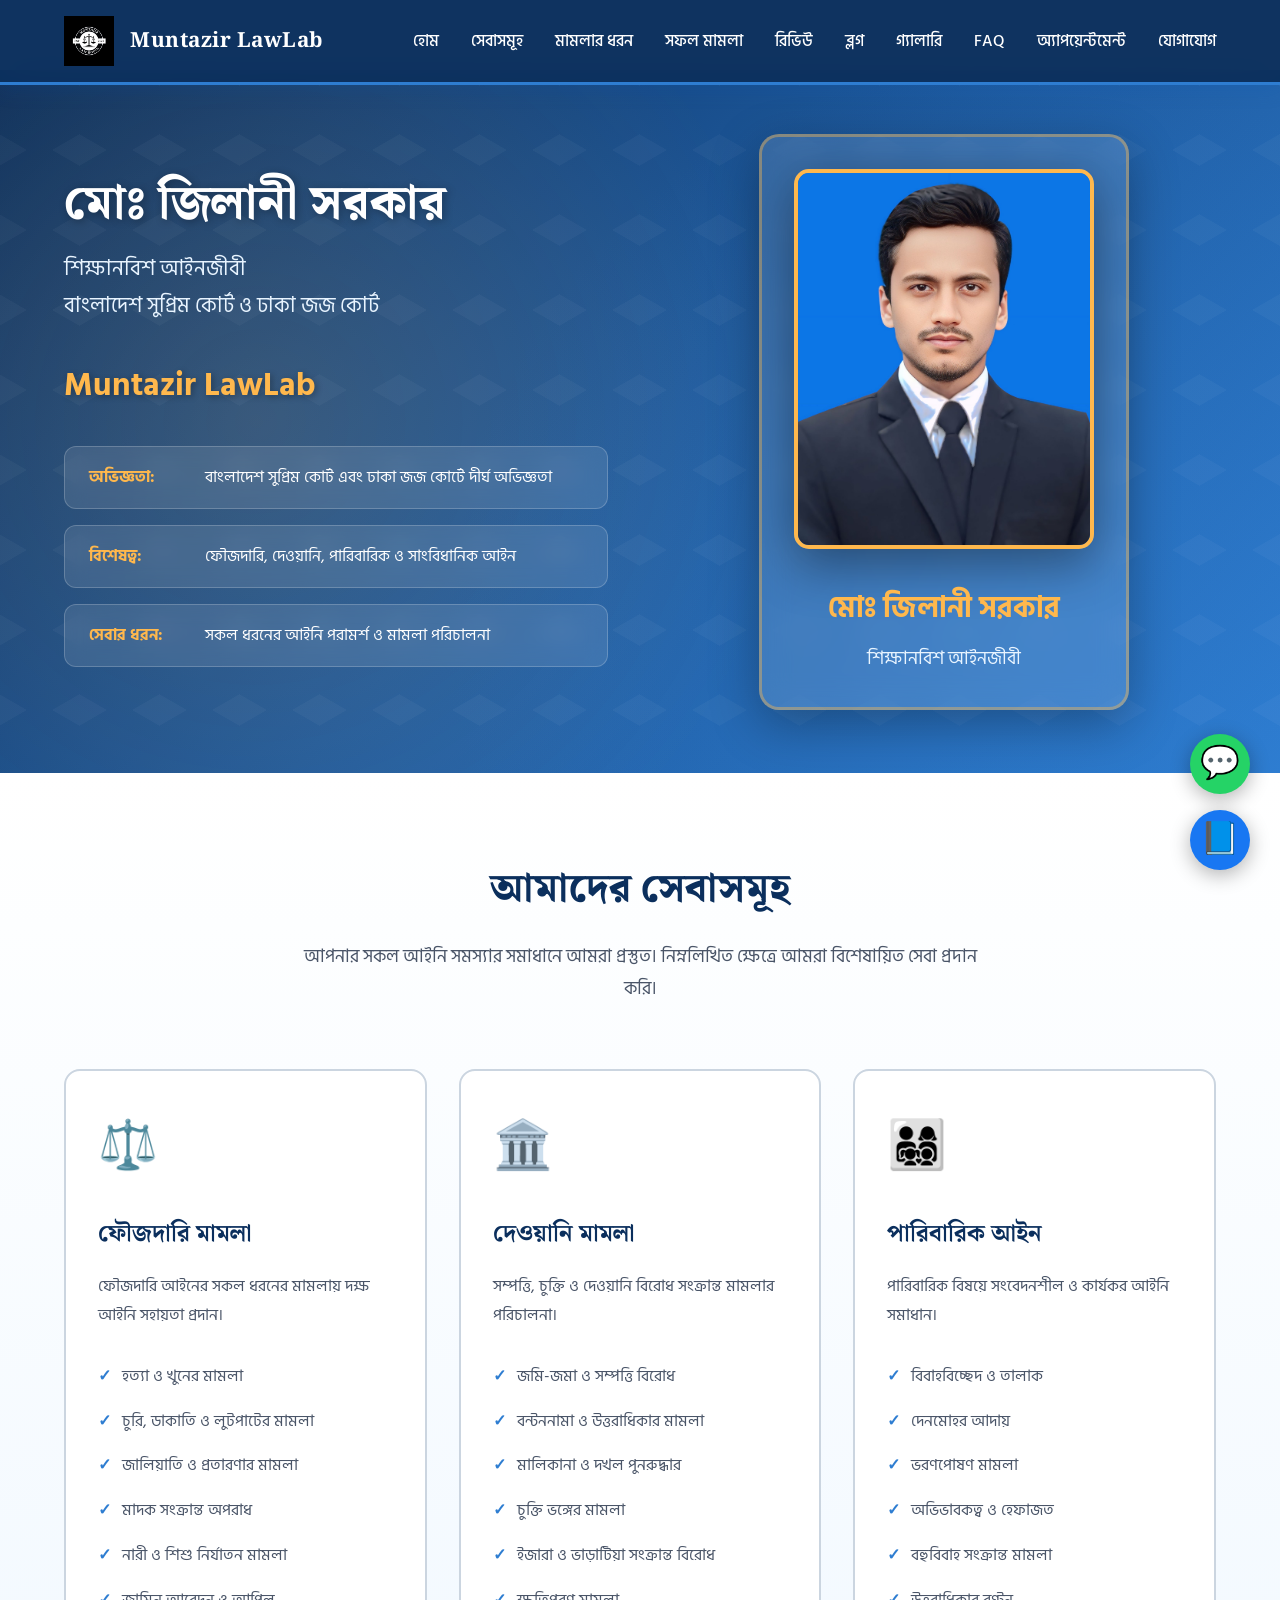
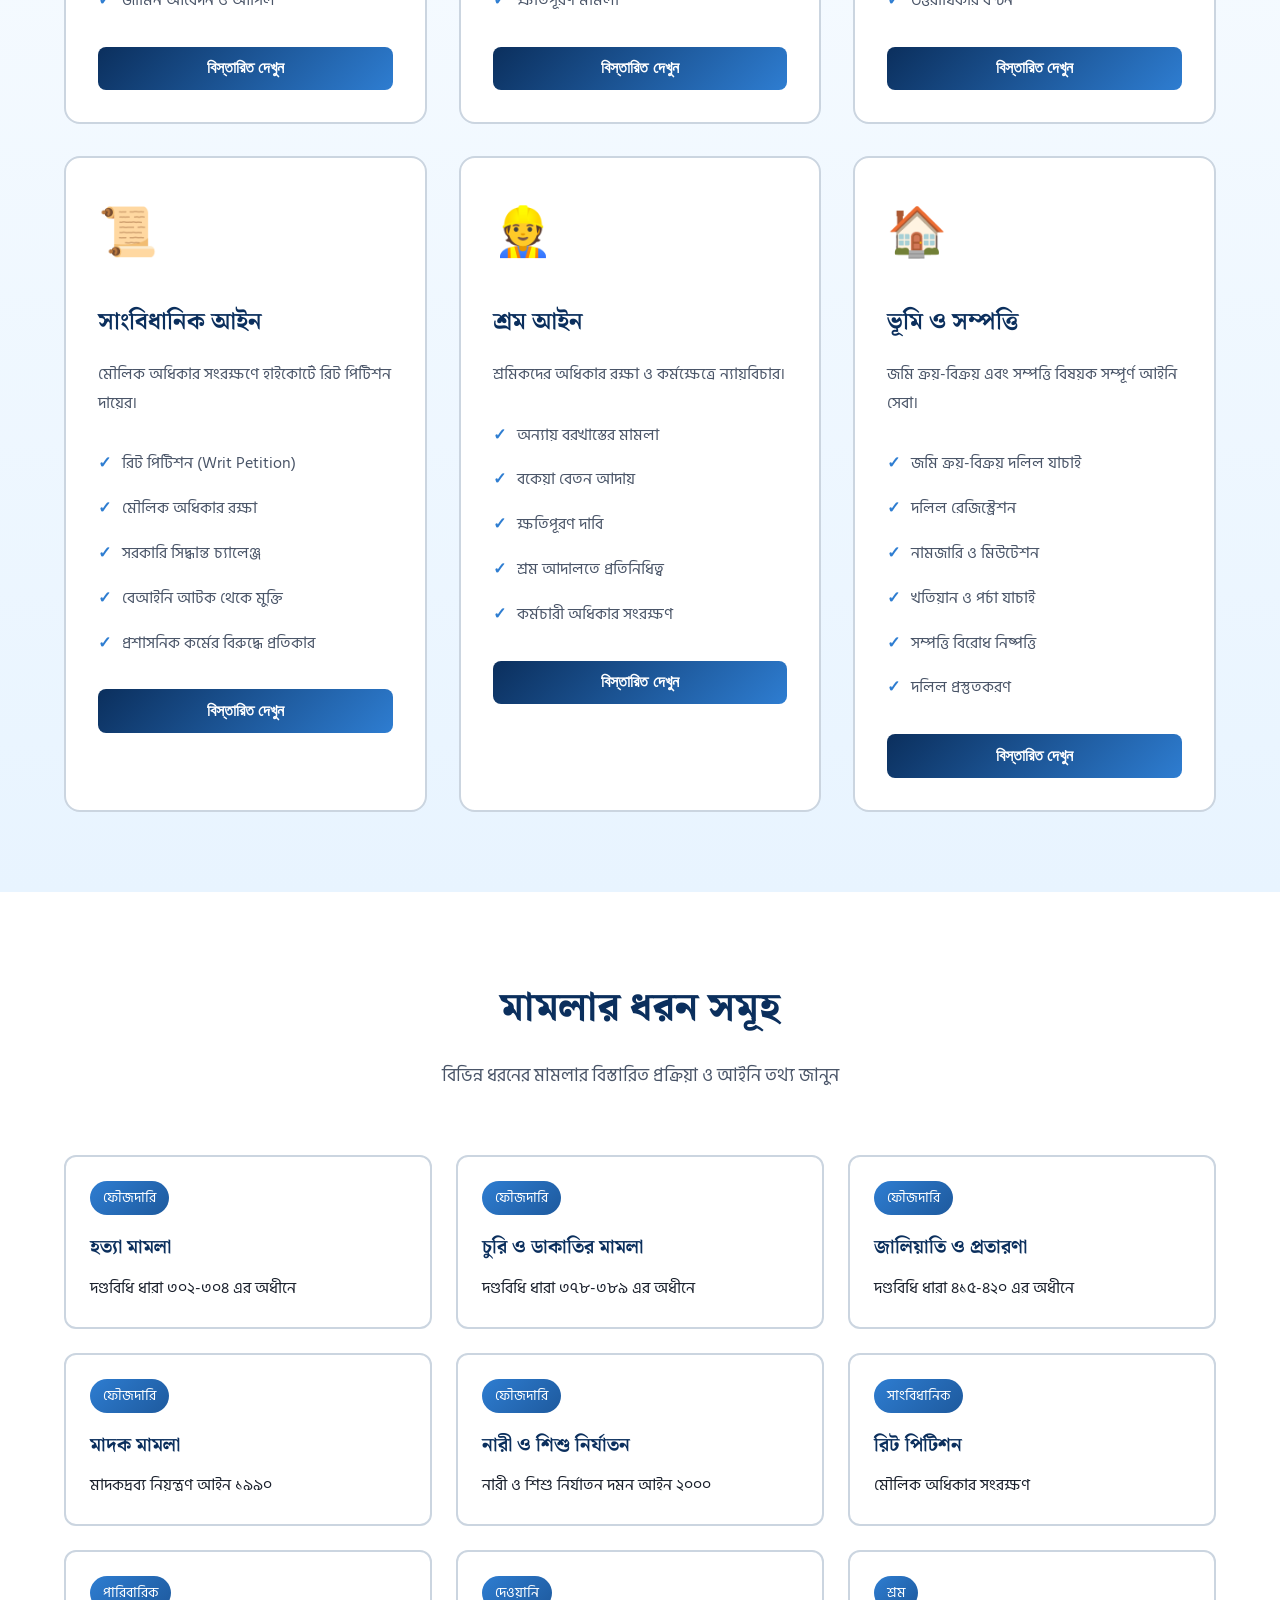
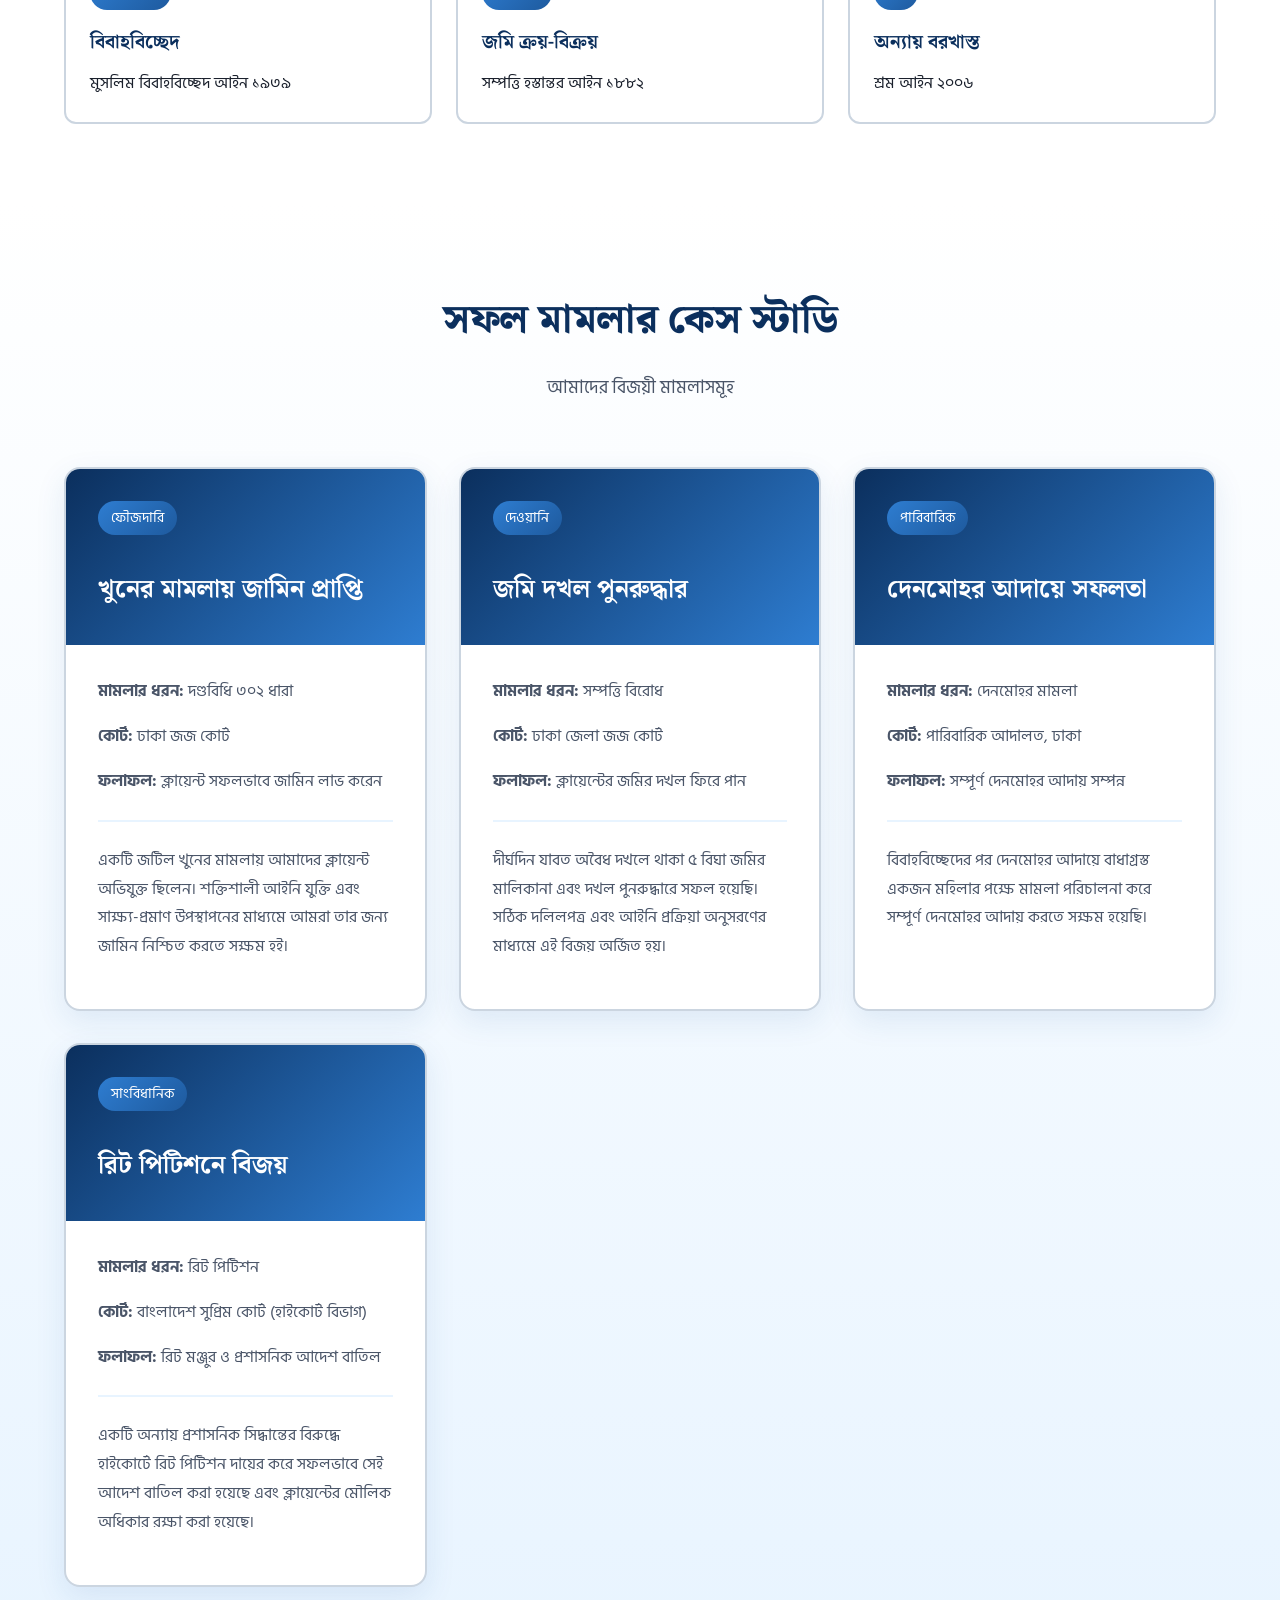
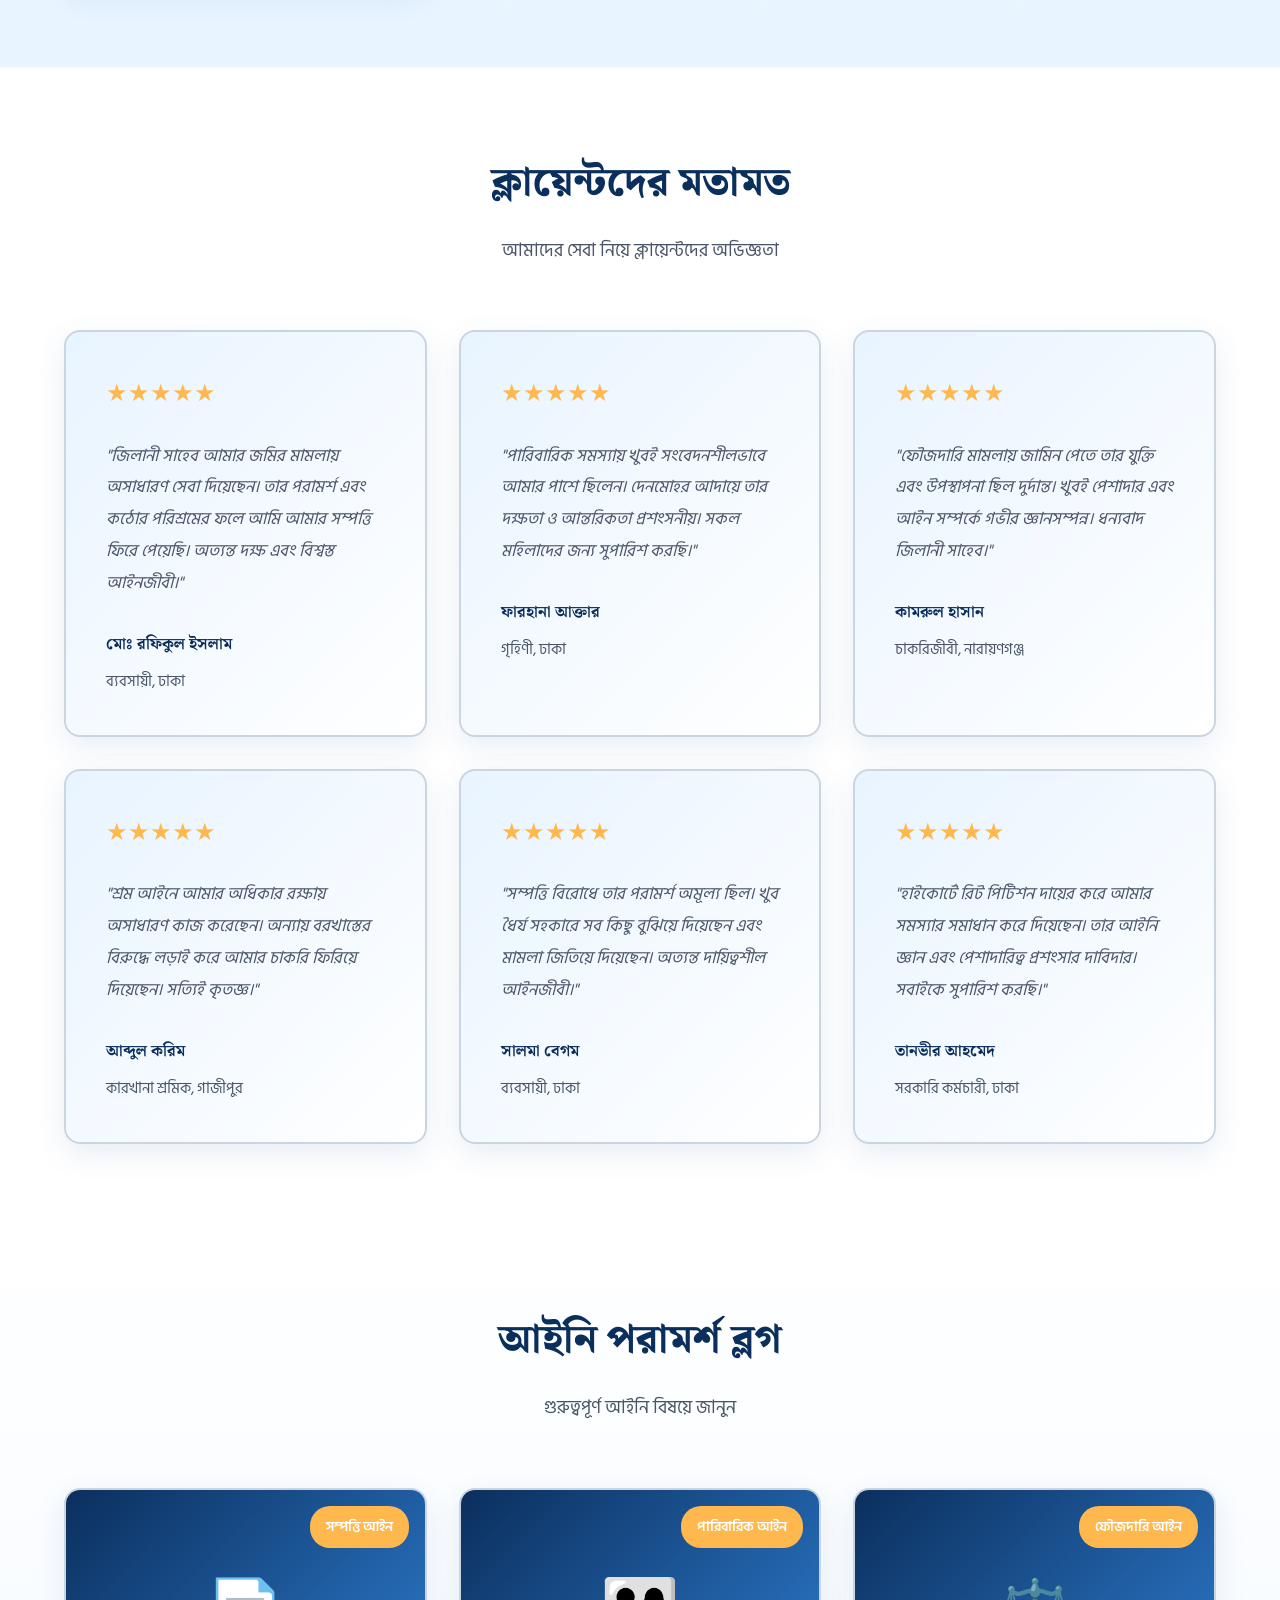
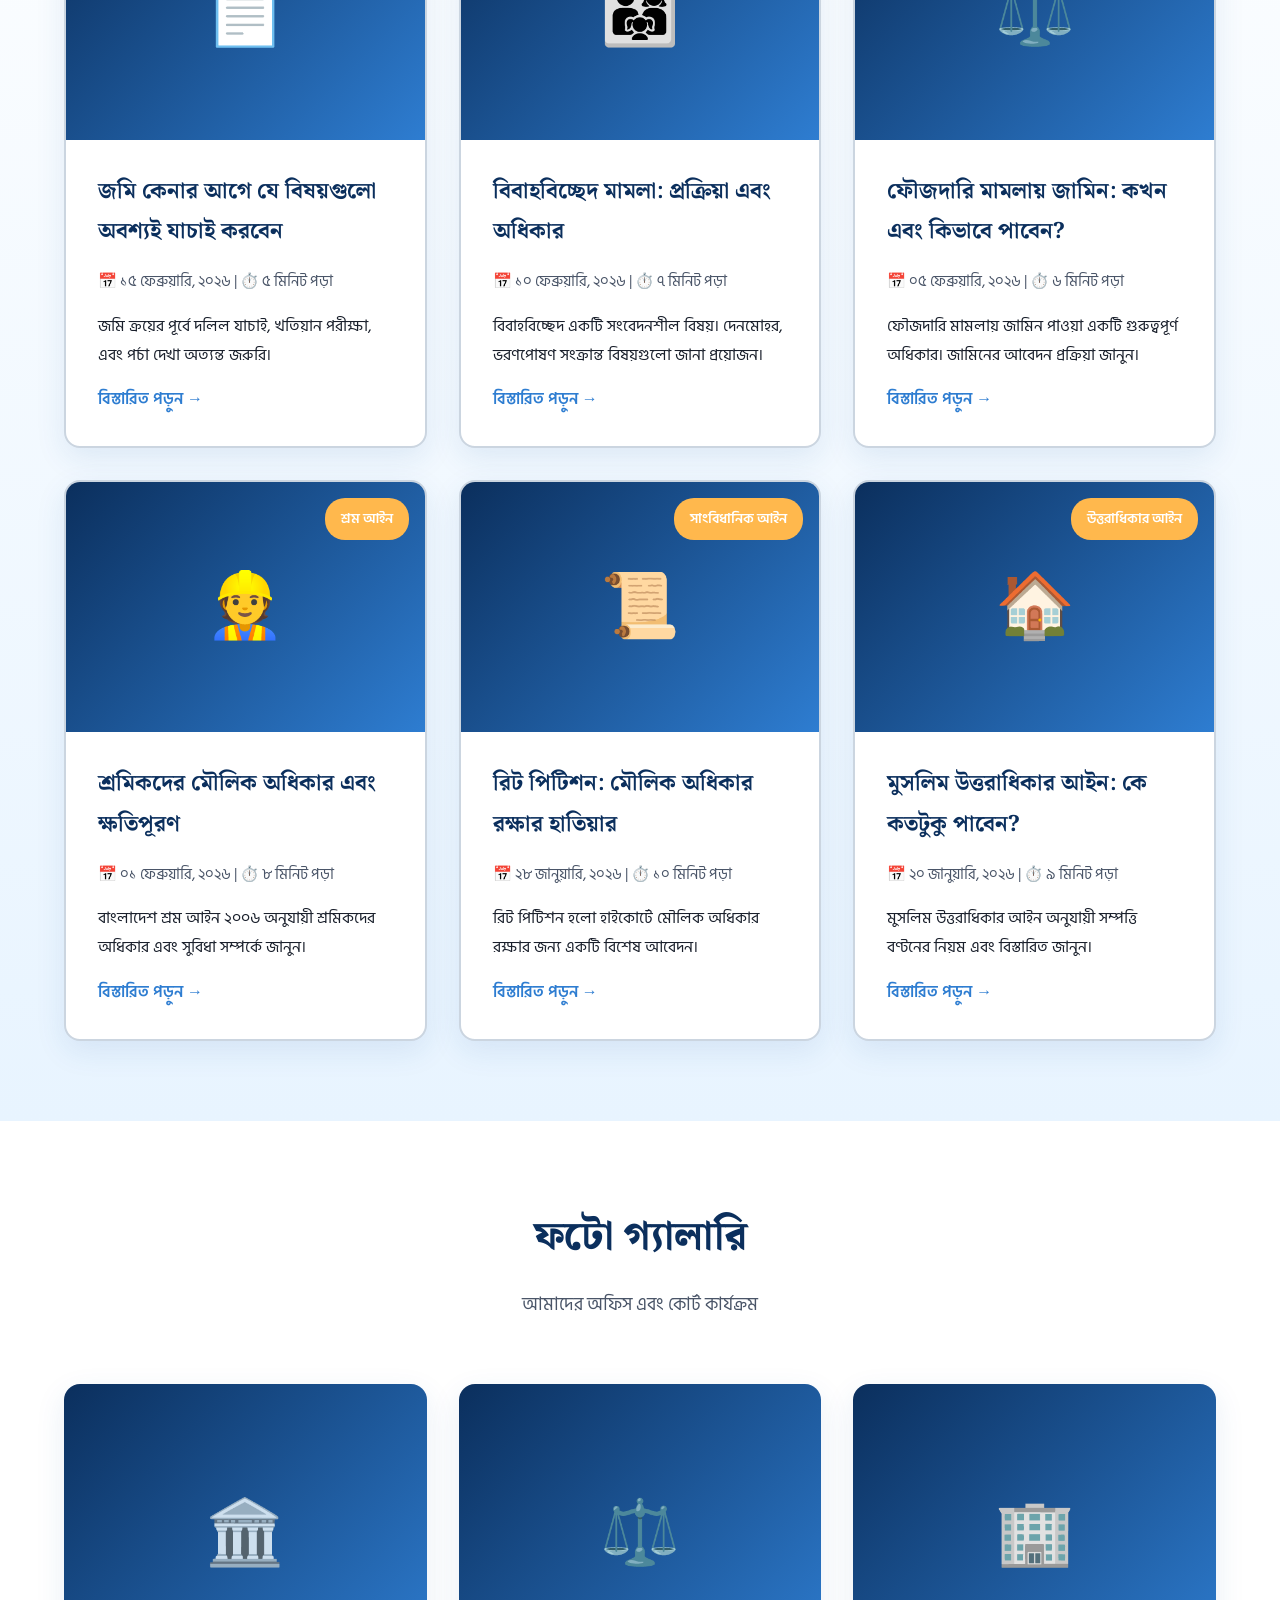
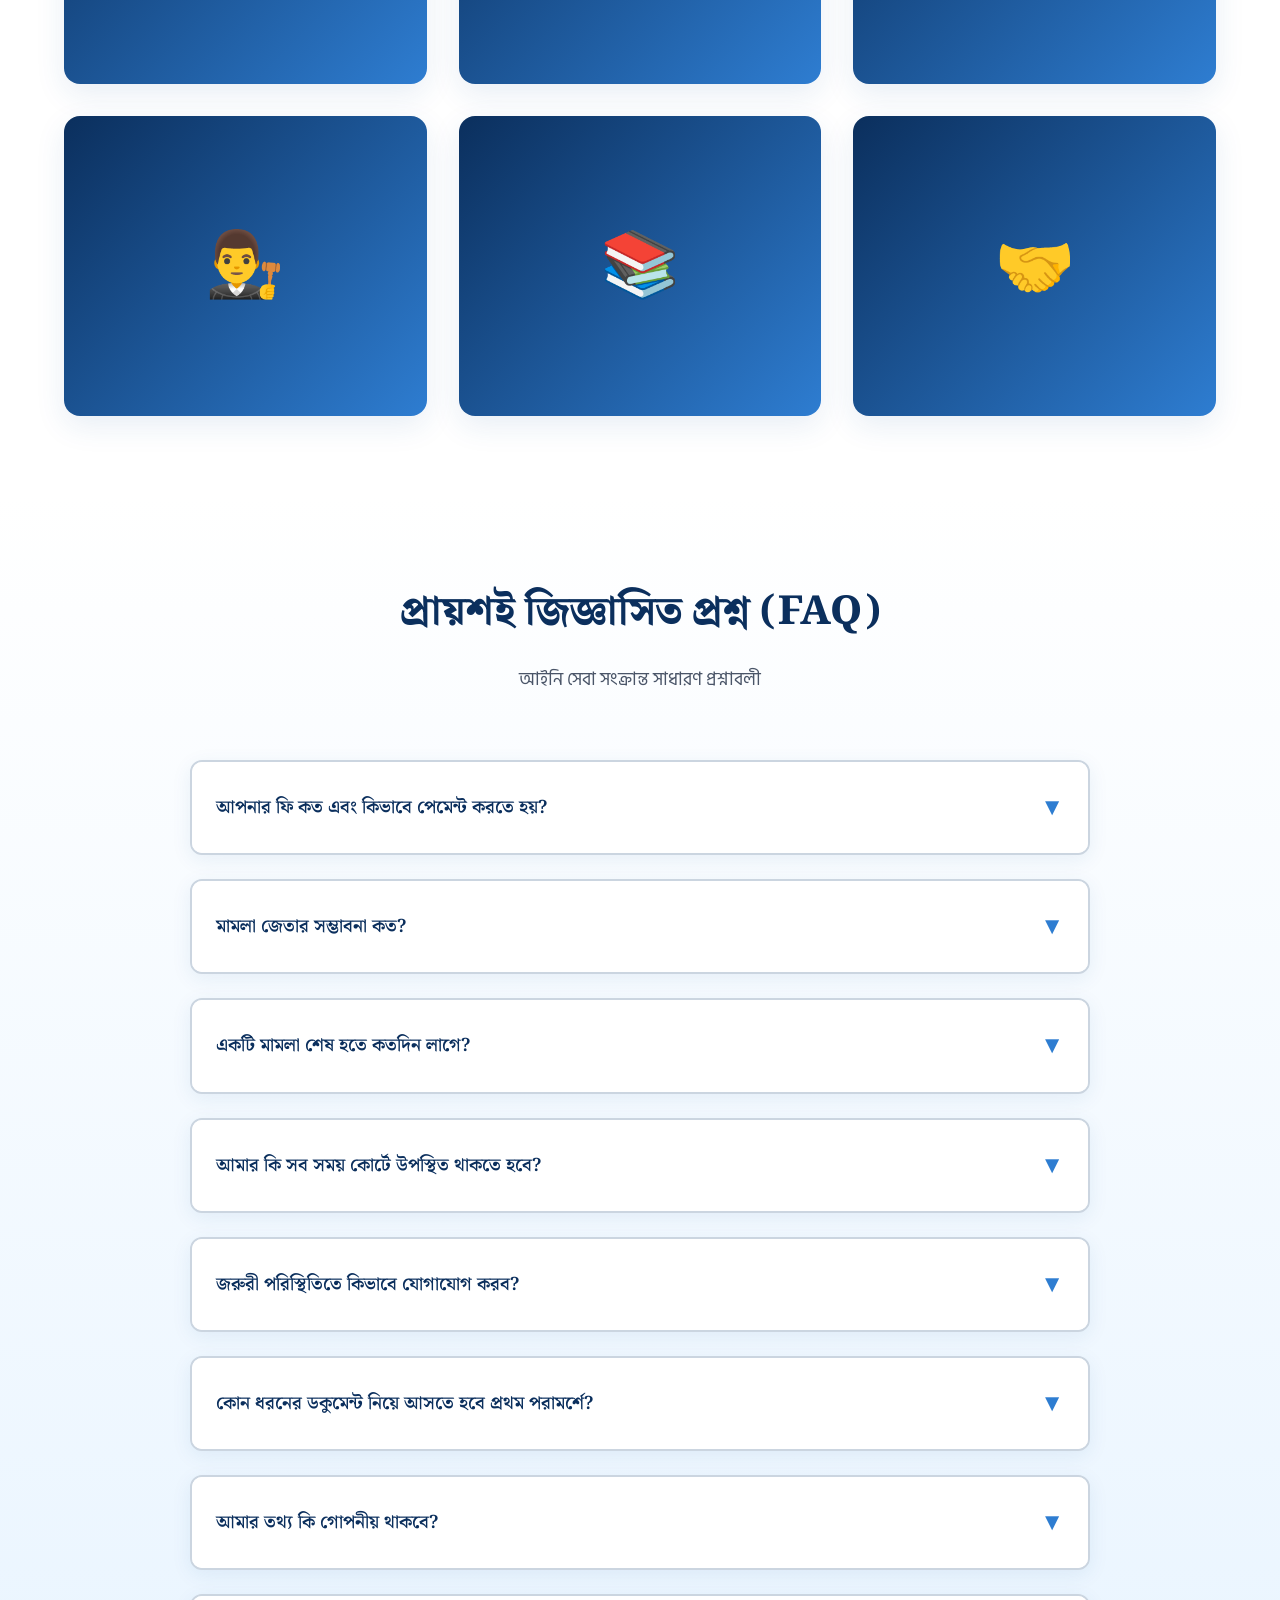
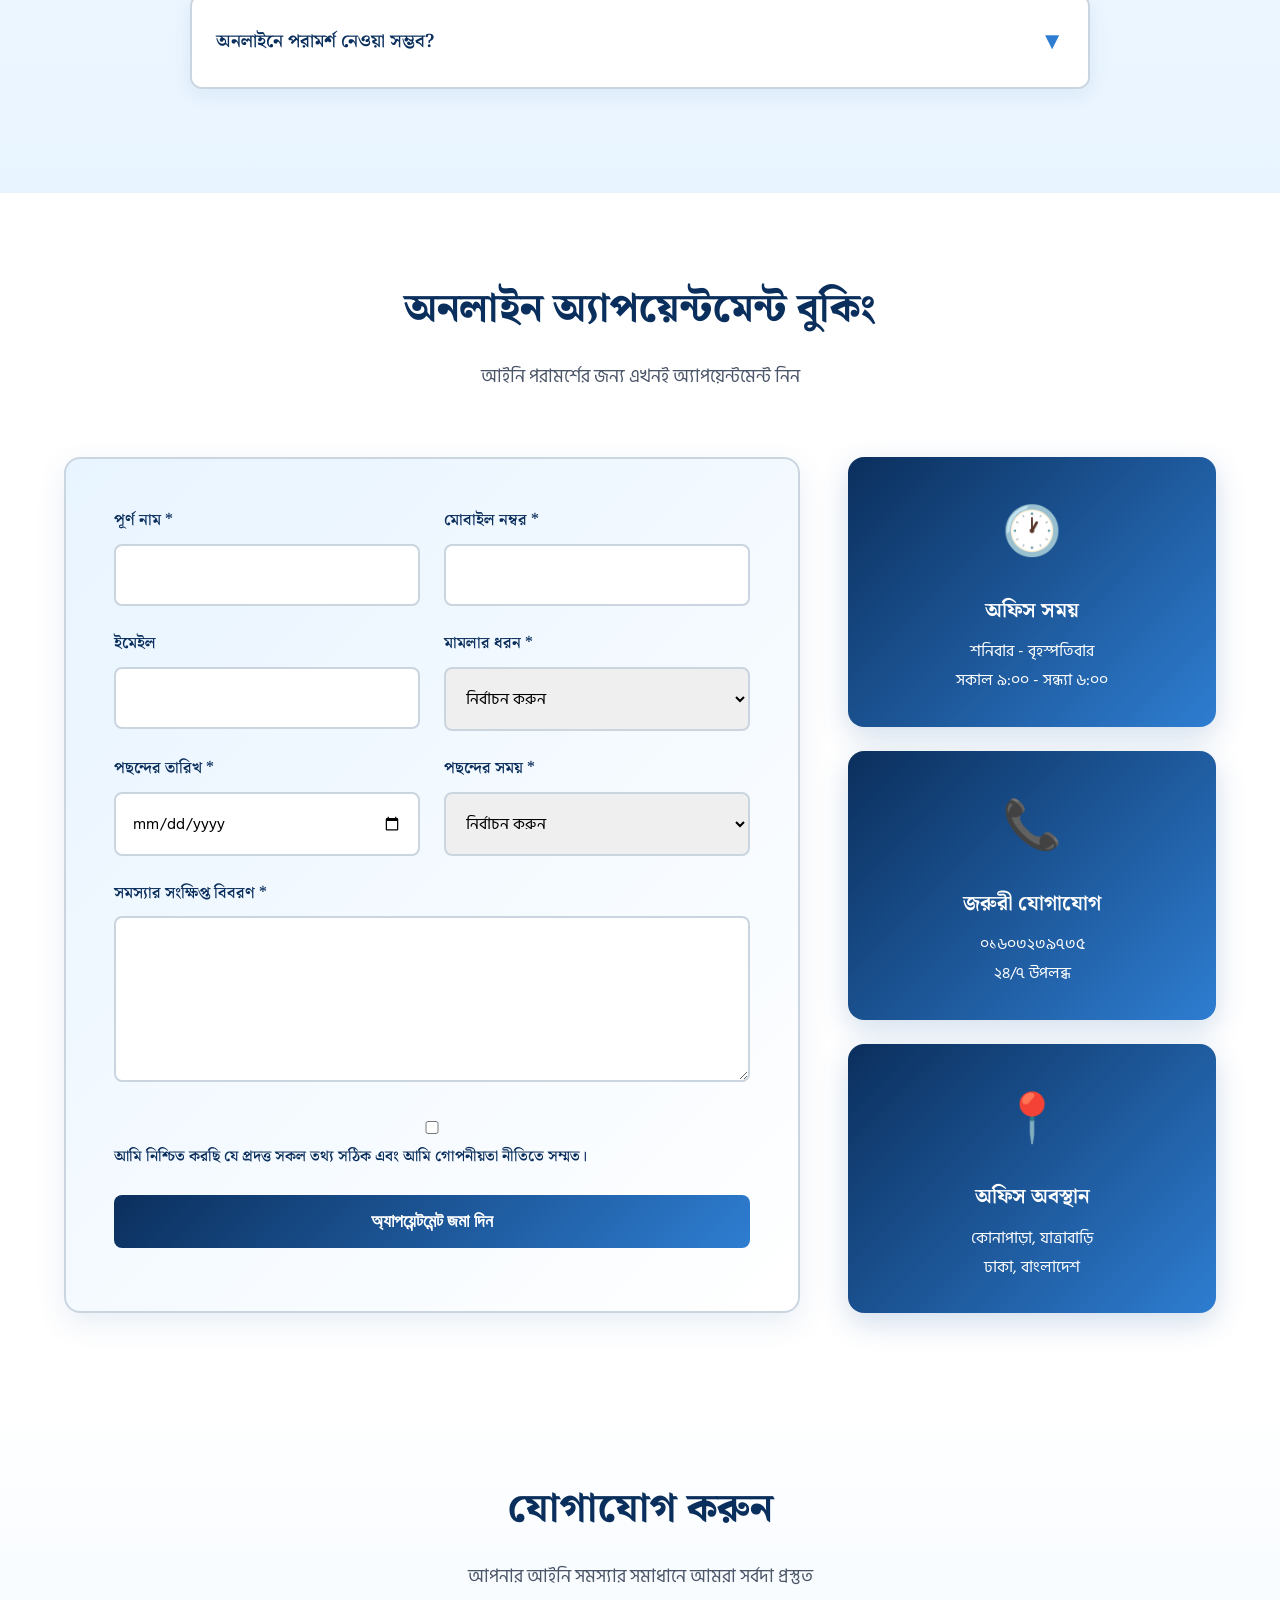
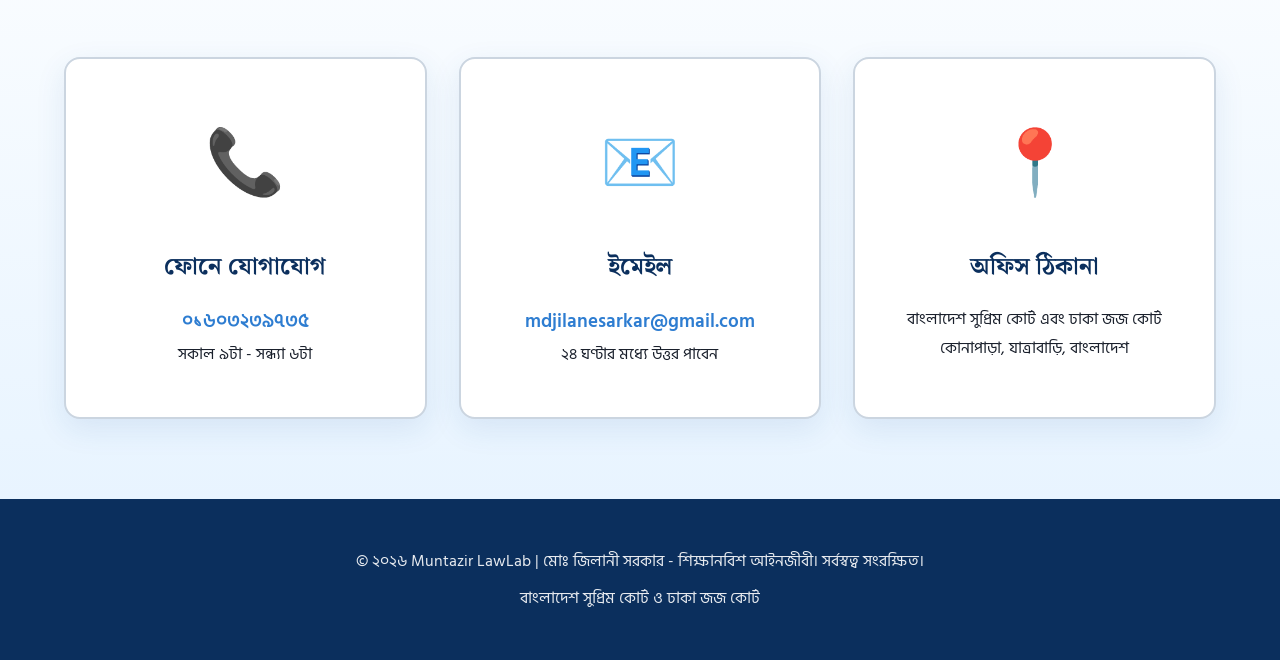
==== commit 983b5a5d: "Update index.html website update" ====
--- a/index.html
+++ b/index.html
@@ -3,7 +3,8 @@
 <head>
     <meta charset="UTF-8">
     <meta name="viewport" content="width=device-width, initial-scale=1.0">
-    <title>Muntazir Law House | মোঃ জিলানী সরকার শিক্ষানবিশ-আইনজীবী</title>
+    <title>Muntazir LawLab | MD. JILANE SARKAR | মোঃ জিলানী সরকার - শিক্ষানবিশ-আইনজীবী</title>
+    <link href="https://fonts.googleapis.com/css2?family=Hind+Siliguri:wght@300;400;500;600;700&family=Noto+Serif+Bengali:wght@400;500;600;700;800&display=swap" rel="stylesheet">
     <style>
         * {
             margin: 0;
@@ -11,469 +12,641 @@
             box-sizing: border-box;
         }
 
+        :root {
+            --primary: #0B2F5D;
+            --secondary: #1E5A9E;
+            --accent: #2E7DD1;
+            --gold: #FFB84D;
+            --light-blue: #E8F4FF;
+            --white: #ffffff;
+            --dark-text: #1a202c;
+            --gray: #4a5568;
+            --border: #cbd5e0;
+        }
+
         body {
-            font-family: 'Segoe UI', Tahoma, Geneva, Verdana, sans-serif;
-            line-height: 1.6;
-            color: #333;
-        }
-
-        .navbar {
-            background: linear-gradient(135deg, #1a237e 0%, #283593 100%);
-            color: white;
-            padding: 1rem 0;
-            position: sticky;
+            font-family: 'Hind Siliguri', 'Noto Serif Bengali', sans-serif;
+            background: var(--white);
+            color: var(--dark-text);
+            line-height: 1.8;
+            overflow-x: hidden;
+        }
+
+        /* Navigation */
+        nav {
+            position: fixed;
             top: 0;
+            width: 100%;
+            background: rgba(11, 47, 93, 0.98);
+            backdrop-filter: blur(20px);
+            padding: 1rem 5%;
             z-index: 1000;
-            box-shadow: 0 2px 5px rgba(0,0,0,0.1);
-        }
-
-        .navbar .container {
-            max-width: 1200px;
+            box-shadow: 0 4px 20px rgba(0, 87, 183, 0.15);
+            border-bottom: 3px solid var(--accent);
+        }
+
+        .nav-container {
+            max-width: 1400px;
             margin: 0 auto;
-            padding: 0 20px;
             display: flex;
             justify-content: space-between;
             align-items: center;
         }
 
-        .logo-section {
+        .logo-container {
             display: flex;
             align-items: center;
-            gap: 15px;
-        }
-
-        .logo {
-            width: 50px;
+            gap: 1rem;
+        }
+
+        .logo-img {
             height: 50px;
-            border-radius: 50%;
-        }
-
-        .brand-name {
-            font-size: 1.5rem;
-            font-weight: bold;
-        }
-
-        nav ul {
-            list-style: none;
+            width: auto;
+        }
+
+        .logo-text {
+            font-family: 'Noto Serif Bengali', serif;
+            font-size: 1.3rem;
+            font-weight: 700;
+            color: var(--white);
+            letter-spacing: 0.5px;
+        }
+
+        .nav-links {
             display: flex;
             gap: 2rem;
-        }
-
-        nav a {
-            color: white;
+            list-style: none;
+        }
+
+        .nav-links a {
+            color: var(--white);
             text-decoration: none;
             font-weight: 500;
-            transition: color 0.3s;
-        }
-
-        nav a:hover {
-            color: #ffd54f;
-        }
-
+            transition: all 0.3s ease;
+            position: relative;
+            padding: 0.5rem 0;
+        }
+
+        .nav-links a::after {
+            content: '';
+            position: absolute;
+            bottom: 0;
+            left: 0;
+            width: 0;
+            height: 2px;
+            background: var(--gold);
+            transition: width 0.3s ease;
+        }
+
+        .nav-links a:hover::after {
+            width: 100%;
+        }
+
+        .nav-links a:hover {
+            color: var(--gold);
+        }
+
+        /* Hero Section */
         .hero {
-            background: linear-gradient(135deg, #1a237e 0%, #283593 50%, #3949ab 100%);
-            color: white;
-            padding: 80px 20px;
-        }
-
-        .hero-container {
-            max-width: 1200px;
+            margin-top: 70px;
+            background: linear-gradient(135deg, #0B2F5D 0%, #1E5A9E 50%, #2E7DD1 100%);
+            color: var(--white);
+            padding: 4rem 5%;
+            position: relative;
+            overflow: hidden;
+        }
+
+        .hero::before {
+            content: '';
+            position: absolute;
+            top: 0;
+            left: 0;
+            right: 0;
+            bottom: 0;
+            background: 
+                radial-gradient(circle at 20% 50%, rgba(255, 184, 77, 0.15) 0%, transparent 50%),
+                radial-gradient(circle at 80% 80%, rgba(46, 125, 209, 0.2) 0%, transparent 50%);
+            pointer-events: none;
+        }
+
+        .hero::after {
+            content: '';
+            position: absolute;
+            top: 0;
+            left: 0;
+            right: 0;
+            bottom: 0;
+            background-image: 
+                linear-gradient(30deg, rgba(255, 255, 255, 0.03) 12%, transparent 12.5%, transparent 87%, rgba(255, 255, 255, 0.03) 87.5%, rgba(255, 255, 255, 0.03)),
+                linear-gradient(150deg, rgba(255, 255, 255, 0.03) 12%, transparent 12.5%, transparent 87%, rgba(255, 255, 255, 0.03) 87.5%, rgba(255, 255, 255, 0.03));
+            background-size: 80px 80px;
+            pointer-events: none;
+        }
+
+        .hero-content {
+            max-width: 1400px;
             margin: 0 auto;
             display: grid;
             grid-template-columns: 1fr 1fr;
-            gap: 50px;
+            gap: 4rem;
             align-items: center;
-        }
-
-        .hero-content h1 {
-            font-size: 2.5rem;
-            margin-bottom: 10px;
-        }
-
-        .hero-content h2 {
+            position: relative;
+            z-index: 2;
+        }
+
+        .hero-text h1 {
+            font-family: 'Noto Serif Bengali', serif;
+            font-size: 3rem;
+            font-weight: 800;
+            margin-bottom: 1rem;
+            color: var(--white);
+            line-height: 1.2;
+            text-shadow: 2px 2px 8px rgba(0, 0, 0, 0.3);
+        }
+
+        .hero-text .subtitle {
+            font-size: 1.3rem;
+            margin-bottom: 2rem;
+            color: var(--light-blue);
+            font-weight: 400;
+        }
+
+        .hero-text .company-name {
             font-size: 2rem;
-            margin-bottom: 20px;
+            color: var(--gold);
+            font-weight: 700;
+            margin-bottom: 1.5rem;
+            text-shadow: 2px 2px 6px rgba(0, 0, 0, 0.3);
         }
 
         .hero-info {
-            margin: 30px 0;
-        }
-
-        .hero-info p {
-            margin: 10px 0;
+            display: flex;
+            flex-direction: column;
+            gap: 1rem;
+            margin-top: 2rem;
+        }
+
+        .hero-info-item {
+            display: flex;
+            align-items: center;
+            gap: 1rem;
+            background: rgba(255, 255, 255, 0.1);
+            padding: 1rem 1.5rem;
+            border-radius: 12px;
+            border: 1px solid rgba(255, 255, 255, 0.2);
+            backdrop-filter: blur(10px);
+            transition: all 0.3s ease;
+        }
+
+        .hero-info-item:hover {
+            background: rgba(255, 255, 255, 0.15);
+            transform: translateX(10px);
+        }
+
+        .hero-info-item strong {
+            color: var(--gold);
+            min-width: 100px;
+        }
+
+        .profile-section {
+            display: flex;
+            justify-content: center;
+            align-items: center;
+        }
+
+        .profile-card {
+            background: rgba(255, 255, 255, 0.12);
+            border-radius: 20px;
+            padding: 2rem;
+            text-align: center;
+            border: 3px solid rgba(255, 184, 77, 0.4);
+            backdrop-filter: blur(15px);
+            box-shadow: 0 15px 50px rgba(0, 0, 0, 0.3);
+        }
+
+        .profile-image {
+            width: 300px;
+            height: 380px;
+            border-radius: 15px;
+            object-fit: cover;
+            object-position: center top;
+            border: 4px solid var(--gold);
+            box-shadow: 0 15px 50px rgba(0, 0, 0, 0.4);
+            margin-bottom: 1.5rem;
+        }
+
+        .profile-name {
+            font-size: 1.8rem;
+            font-weight: 700;
+            color: var(--gold);
+            margin-bottom: 0.5rem;
+        }
+
+        .profile-title {
             font-size: 1.1rem;
-        }
-
-        .hero-image {
-            text-align: center;
-        }
-
-        .hero-image img {
-            max-width: 400px;
-            width: 100%;
-            border-radius: 15px;
-            box-shadow: 0 10px 30px rgba(0,0,0,0.3);
-        }
-
-        .profile-caption {
-            margin-top: 20px;
-        }
-
-        .section {
-            padding: 60px 20px;
-        }
-
-        .container {
-            max-width: 1200px;
-            margin: 0 auto;
+            color: var(--light-blue);
+        }
+
+        /* Services Section */
+        .services {
+            padding: 5rem 5%;
+            background: linear-gradient(180deg, var(--white) 0%, var(--light-blue) 100%);
         }
 
         .section-title {
             text-align: center;
+            font-family: 'Noto Serif Bengali', serif;
             font-size: 2.5rem;
-            color: #1a237e;
-            margin-bottom: 20px;
+            font-weight: 800;
+            color: var(--primary);
+            margin-bottom: 1rem;
         }
 
         .section-subtitle {
             text-align: center;
-            font-size: 1.2rem;
-            color: #666;
-            margin-bottom: 50px;
+            font-size: 1.1rem;
+            color: var(--gray);
+            margin-bottom: 4rem;
+            max-width: 700px;
+            margin-left: auto;
+            margin-right: auto;
         }
 
         .services-grid {
+            max-width: 1400px;
+            margin: 0 auto;
             display: grid;
             grid-template-columns: repeat(auto-fit, minmax(350px, 1fr));
-            gap: 30px;
+            gap: 2rem;
         }
 
         .service-card {
-            background: white;
-            padding: 30px;
-            border-radius: 15px;
-            box-shadow: 0 5px 20px rgba(0,0,0,0.1);
-            transition: transform 0.3s, box-shadow 0.3s;
+            background: var(--white);
+            border: 2px solid var(--border);
+            border-radius: 16px;
+            padding: 2rem;
+            transition: all 0.4s ease;
+            cursor: pointer;
+            position: relative;
+            overflow: hidden;
+        }
+
+        .service-card::before {
+            content: '';
+            position: absolute;
+            top: 0;
+            left: 0;
+            width: 100%;
+            height: 4px;
+            background: linear-gradient(90deg, var(--accent), var(--secondary));
+            transform: scaleX(0);
+            transition: transform 0.4s ease;
+        }
+
+        .service-card:hover::before {
+            transform: scaleX(1);
         }
 
         .service-card:hover {
-            transform: translateY(-10px);
-            box-shadow: 0 10px 30px rgba(0,0,0,0.2);
+            transform: translateY(-8px);
+            box-shadow: 0 20px 50px rgba(30, 90, 158, 0.2);
+            border-color: var(--accent);
         }
 
         .service-icon {
-            font-size: 4rem;
-            margin-bottom: 15px;
+            font-size: 3rem;
+            margin-bottom: 1.5rem;
         }
 
         .service-card h3 {
-            color: #1a237e;
+            font-family: 'Noto Serif Bengali', serif;
             font-size: 1.5rem;
-            margin-bottom: 15px;
+            color: var(--primary);
+            margin-bottom: 1rem;
+            font-weight: 700;
         }
 
         .service-card p {
-            color: #666;
-            margin-bottom: 20px;
-        }
-
-        .service-card ul {
+            color: var(--gray);
+            line-height: 1.8;
+            margin-bottom: 1.5rem;
+        }
+
+        .service-features {
             list-style: none;
-        }
-
-        .service-card li {
-            padding: 8px 0;
-            padding-left: 25px;
+            margin: 1.5rem 0;
+        }
+
+        .service-features li {
+            padding: 0.5rem 0;
+            color: var(--gray);
             position: relative;
-            color: #555;
-        }
-
-        .service-card li:before {
-            content: "✓";
+            padding-left: 1.5rem;
+        }
+
+        .service-features li::before {
+            content: '✓';
             position: absolute;
             left: 0;
-            color: #4caf50;
+            color: var(--accent);
             font-weight: bold;
-            font-size: 1.2rem;
-        }
-
-        .service-card button {
-            background: #1a237e;
-            color: white;
+        }
+
+        .view-details-btn {
+            background: linear-gradient(135deg, var(--primary), var(--accent));
+            color: var(--white);
             border: none;
-            padding: 10px 25px;
-            border-radius: 5px;
+            padding: 0.8rem 1.5rem;
+            border-radius: 8px;
+            font-size: 1rem;
             cursor: pointer;
-            font-size: 1rem;
-            margin-top: 15px;
-            transition: background 0.3s;
-        }
-
-        .service-card button:hover {
-            background: #283593;
-        }
-
-        .cases-grid {
+            transition: all 0.3s ease;
+            font-weight: 600;
+            width: 100%;
+        }
+
+        .view-details-btn:hover {
+            transform: scale(1.02);
+            box-shadow: 0 10px 30px rgba(30, 90, 158, 0.3);
+        }
+
+        /* Case Types Section */
+        .case-types {
+            padding: 5rem 5%;
+            background: var(--white);
+        }
+
+        .case-grid {
+            max-width: 1400px;
+            margin: 0 auto;
             display: grid;
             grid-template-columns: repeat(auto-fit, minmax(300px, 1fr));
-            gap: 25px;
+            gap: 1.5rem;
         }
 
         .case-card {
-            background: #f5f5f5;
-            padding: 25px;
-            border-radius: 10px;
-            border-left: 5px solid #1a237e;
-            transition: transform 0.3s;
+            background: var(--white);
+            border-radius: 12px;
+            padding: 1.5rem;
+            transition: all 0.3s ease;
+            cursor: pointer;
+            border: 2px solid var(--border);
         }
 
         .case-card:hover {
-            transform: translateX(10px);
-            box-shadow: 0 5px 15px rgba(0,0,0,0.1);
-        }
-
-        .case-badge {
+            transform: translateY(-5px);
+            box-shadow: 0 15px 40px rgba(30, 90, 158, 0.15);
+            border-color: var(--accent);
+        }
+
+        .case-card h4 {
+            font-family: 'Noto Serif Bengali', serif;
+            font-size: 1.2rem;
+            color: var(--primary);
+            margin-bottom: 0.5rem;
+            font-weight: 700;
+        }
+
+        .case-type-badge {
             display: inline-block;
-            background: #1a237e;
-            color: white;
-            padding: 5px 15px;
+            background: linear-gradient(135deg, var(--accent), var(--secondary));
+            color: var(--white);
+            padding: 0.3rem 0.8rem;
             border-radius: 20px;
-            font-size: 0.9rem;
-            margin-bottom: 10px;
-        }
-
-        .case-card h4 {
-            color: #1a237e;
-            font-size: 1.3rem;
-            margin: 10px 0;
-        }
-
-        .case-card p {
-            color: #666;
-        }
-
-        /* New Sections Styling */
-        .testimonials-grid {
+            font-size: 0.85rem;
+            margin-bottom: 1rem;
+        }
+
+        /* New Sections */
+        
+        /* Case Studies */
+        .case-studies {
+            padding: 5rem 5%;
+            background: linear-gradient(180deg, var(--white) 0%, var(--light-blue) 100%);
+        }
+
+        .case-studies-grid {
+            max-width: 1400px;
+            margin: 0 auto;
             display: grid;
             grid-template-columns: repeat(auto-fit, minmax(350px, 1fr));
-            gap: 30px;
+            gap: 2rem;
+        }
+
+        .case-study-card {
+            background: var(--white);
+            border-radius: 16px;
+            overflow: hidden;
+            box-shadow: 0 10px 30px rgba(30, 90, 158, 0.1);
+            transition: all 0.4s ease;
+            border: 2px solid var(--border);
+        }
+
+        .case-study-card:hover {
+            transform: translateY(-8px);
+            box-shadow: 0 20px 50px rgba(30, 90, 158, 0.2);
+            border-color: var(--accent);
+        }
+
+        .case-study-header {
+            background: linear-gradient(135deg, var(--primary), var(--accent));
+            color: var(--white);
+            padding: 2rem;
+        }
+
+        .case-study-header h3 {
+            font-family: 'Noto Serif Bengali', serif;
+            font-size: 1.6rem;
+            font-weight: 700;
+            margin-top: 1rem;
+        }
+
+        .case-study-body {
+            padding: 2rem;
+        }
+
+        .case-study-body p {
+            margin-bottom: 1rem;
+            color: var(--gray);
+            line-height: 1.8;
+        }
+
+        .case-description {
+            margin-top: 1.5rem;
+            padding-top: 1.5rem;
+            border-top: 2px solid var(--light-blue);
+            color: var(--dark-text);
+            line-height: 1.9;
+        }
+
+        /* Testimonials */
+        .testimonials {
+            padding: 5rem 5%;
+            background: var(--white);
+        }
+
+        .testimonials-grid {
+            max-width: 1400px;
+            margin: 0 auto;
+            display: grid;
+            grid-template-columns: repeat(auto-fit, minmax(350px, 1fr));
+            gap: 2rem;
         }
 
         .testimonial-card {
-            background: #f8f9fa;
-            padding: 30px;
-            border-radius: 15px;
-            box-shadow: 0 5px 20px rgba(0,0,0,0.08);
+            background: linear-gradient(135deg, var(--light-blue), var(--white));
+            padding: 2.5rem;
+            border-radius: 16px;
+            box-shadow: 0 10px 30px rgba(30, 90, 158, 0.1);
+            transition: all 0.4s ease;
+            border: 2px solid var(--border);
+        }
+
+        .testimonial-card:hover {
+            transform: translateY(-8px);
+            box-shadow: 0 20px 50px rgba(30, 90, 158, 0.2);
+            border-color: var(--accent);
         }
 
         .rating {
-            color: #ffc107;
-            font-size: 1.3rem;
-            margin-bottom: 15px;
+            color: var(--gold);
+            font-size: 1.5rem;
+            margin-bottom: 1.5rem;
         }
 
         .testimonial-text {
             font-style: italic;
-            color: #555;
-            margin-bottom: 20px;
-            line-height: 1.8;
+            color: var(--gray);
+            margin-bottom: 2rem;
+            line-height: 1.9;
+            font-size: 1.05rem;
         }
 
         .testimonial-author h4 {
-            color: #1a237e;
-            margin-bottom: 5px;
+            font-family: 'Noto Serif Bengali', serif;
+            color: var(--primary);
+            margin-bottom: 0.5rem;
+            font-weight: 700;
         }
 
         .testimonial-author p {
-            color: #888;
+            color: var(--gray);
             font-size: 0.95rem;
         }
 
-        .case-studies-grid {
+        /* Blog */
+        .blog {
+            padding: 5rem 5%;
+            background: linear-gradient(180deg, var(--white) 0%, var(--light-blue) 100%);
+        }
+
+        .blog-grid {
+            max-width: 1400px;
+            margin: 0 auto;
             display: grid;
             grid-template-columns: repeat(auto-fit, minmax(350px, 1fr));
-            gap: 30px;
-        }
-
-        .case-study-card {
-            background: white;
-            border-radius: 15px;
+            gap: 2rem;
+        }
+
+        .blog-card {
+            background: var(--white);
+            border-radius: 16px;
             overflow: hidden;
-            box-shadow: 0 5px 20px rgba(0,0,0,0.1);
-            transition: transform 0.3s;
-        }
-
-        .case-study-card:hover {
-            transform: translateY(-10px);
-        }
-
-        .case-study-header {
-            background: linear-gradient(135deg, #1a237e, #283593);
-            color: white;
-            padding: 25px;
-        }
-
-        .case-study-header h3 {
-            margin-top: 10px;
-            font-size: 1.4rem;
-        }
-
-        .case-study-body {
-            padding: 25px;
-        }
-
-        .case-study-body p {
-            margin-bottom: 12px;
-            color: #555;
-        }
-
-        .case-description {
-            margin-top: 15px;
-            padding-top: 15px;
-            border-top: 2px solid #f0f0f0;
-            line-height: 1.7;
-        }
-
-        .blog-grid {
-            display: grid;
-            grid-template-columns: repeat(auto-fit, minmax(350px, 1fr));
-            gap: 30px;
-        }
-
-        .blog-card {
-            background: white;
-            border-radius: 15px;
-            overflow: hidden;
-            box-shadow: 0 5px 20px rgba(0,0,0,0.1);
-            transition: transform 0.3s;
+            box-shadow: 0 10px 30px rgba(30, 90, 158, 0.1);
+            transition: all 0.4s ease;
+            border: 2px solid var(--border);
         }
 
         .blog-card:hover {
-            transform: translateY(-10px);
+            transform: translateY(-8px);
+            box-shadow: 0 20px 50px rgba(30, 90, 158, 0.2);
+            border-color: var(--accent);
         }
 
         .blog-image {
-            position: relative;
             height: 250px;
-            background: #e0e0e0;
+            background: linear-gradient(135deg, var(--primary), var(--accent));
             display: flex;
             align-items: center;
             justify-content: center;
-            font-size: 3rem;
+            font-size: 4rem;
+            position: relative;
         }
 
         .blog-category {
             position: absolute;
-            top: 15px;
-            right: 15px;
-            background: #1a237e;
-            color: white;
-            padding: 8px 15px;
+            top: 1rem;
+            right: 1rem;
+            background: var(--gold);
+            color: var(--white);
+            padding: 0.5rem 1rem;
             border-radius: 20px;
             font-size: 0.9rem;
+            font-weight: 600;
         }
 
         .blog-content {
-            padding: 25px;
+            padding: 2rem;
         }
 
         .blog-content h3 {
-            color: #1a237e;
-            margin-bottom: 15px;
+            font-family: 'Noto Serif Bengali', serif;
+            color: var(--primary);
+            margin-bottom: 1rem;
             font-size: 1.4rem;
+            font-weight: 700;
         }
 
         .blog-meta {
-            color: #888;
+            color: var(--gray);
             font-size: 0.95rem;
-            margin-bottom: 15px;
+            margin-bottom: 1rem;
         }
 
         .blog-link {
-            color: #1a237e;
+            color: var(--accent);
             text-decoration: none;
             font-weight: 600;
             display: inline-block;
-            margin-top: 10px;
+            margin-top: 1rem;
         }
 
         .blog-link:hover {
-            color: #283593;
-        }
-
-        .faq-container {
-            max-width: 900px;
+            color: var(--primary);
+        }
+
+        /* Gallery */
+        .gallery {
+            padding: 5rem 5%;
+            background: var(--white);
+        }
+
+        .gallery-grid {
+            max-width: 1400px;
             margin: 0 auto;
-        }
-
-        .faq-item {
-            background: white;
-            margin-bottom: 15px;
-            border-radius: 10px;
-            overflow: hidden;
-            box-shadow: 0 3px 10px rgba(0,0,0,0.08);
-        }
-
-        .faq-question {
-            padding: 20px;
-            cursor: pointer;
-            display: flex;
-            justify-content: space-between;
-            align-items: center;
-            background: white;
-            transition: background 0.3s;
-        }
-
-        .faq-question:hover {
-            background: #f8f9fa;
-        }
-
-        .faq-question h3 {
-            color: #1a237e;
-            font-size: 1.15rem;
-            margin: 0;
-        }
-
-        .faq-question .arrow {
-            font-size: 1.5rem;
-            color: #1a237e;
-            transition: transform 0.3s;
-        }
-
-        .faq-item.active .arrow {
-            transform: rotate(180deg);
-        }
-
-        .faq-answer {
-            max-height: 0;
-            overflow: hidden;
-            transition: max-height 0.3s ease-out, padding 0.3s;
-            padding: 0 20px;
-        }
-
-        .faq-item.active .faq-answer {
-            max-height: 500px;
-            padding: 20px;
-            border-top: 2px solid #f0f0f0;
-        }
-
-        .gallery-grid {
             display: grid;
             grid-template-columns: repeat(auto-fit, minmax(350px, 1fr));
-            gap: 25px;
+            gap: 2rem;
         }
 
         .gallery-item {
+            height: 300px;
+            background: linear-gradient(135deg, var(--primary), var(--accent));
+            border-radius: 16px;
+            overflow: hidden;
             position: relative;
-            height: 300px;
-            background: #e0e0e0;
-            border-radius: 15px;
-            overflow: hidden;
             cursor: pointer;
             display: flex;
             align-items: center;
             justify-content: center;
-            font-size: 3rem;
+            font-size: 4rem;
+            box-shadow: 0 10px 30px rgba(30, 90, 158, 0.1);
+            transition: all 0.4s ease;
+        }
+
+        .gallery-item:hover {
+            transform: scale(1.05);
+            box-shadow: 0 20px 50px rgba(30, 90, 158, 0.3);
         }
 
         .gallery-overlay {
@@ -481,164 +654,290 @@
             bottom: 0;
             left: 0;
             right: 0;
-            background: linear-gradient(to top, rgba(0,0,0,0.8), transparent);
-            color: white;
-            padding: 30px 20px;
+            background: linear-gradient(to top, rgba(0,0,0,0.9), transparent);
+            color: var(--white);
+            padding: 2rem;
             transform: translateY(100%);
-            transition: transform 0.3s;
+            transition: transform 0.3s ease;
         }
 
         .gallery-item:hover .gallery-overlay {
             transform: translateY(0);
         }
 
+        .gallery-overlay h4 {
+            font-family: 'Noto Serif Bengali', serif;
+            font-size: 1.3rem;
+            font-weight: 700;
+        }
+
+        /* FAQ */
+        .faq {
+            padding: 5rem 5%;
+            background: linear-gradient(180deg, var(--white) 0%, var(--light-blue) 100%);
+        }
+
+        .faq-container {
+            max-width: 900px;
+            margin: 0 auto;
+        }
+
+        .faq-item {
+            background: var(--white);
+            margin-bottom: 1.5rem;
+            border-radius: 12px;
+            overflow: hidden;
+            box-shadow: 0 5px 20px rgba(30, 90, 158, 0.08);
+            border: 2px solid var(--border);
+            transition: all 0.3s ease;
+        }
+
+        .faq-item:hover {
+            border-color: var(--accent);
+        }
+
+        .faq-question {
+            padding: 1.5rem;
+            cursor: pointer;
+            display: flex;
+            justify-content: space-between;
+            align-items: center;
+            background: var(--white);
+            transition: background 0.3s ease;
+        }
+
+        .faq-question:hover {
+            background: var(--light-blue);
+        }
+
+        .faq-question h3 {
+            font-family: 'Noto Serif Bengali', serif;
+            color: var(--primary);
+            font-size: 1.15rem;
+            font-weight: 600;
+            margin: 0;
+            flex: 1;
+        }
+
+        .faq-arrow {
+            font-size: 1.5rem;
+            color: var(--accent);
+            transition: transform 0.3s ease;
+            margin-left: 1rem;
+        }
+
+        .faq-item.active .faq-arrow {
+            transform: rotate(180deg);
+        }
+
+        .faq-answer {
+            max-height: 0;
+            overflow: hidden;
+            transition: max-height 0.3s ease-out, padding 0.3s;
+            padding: 0 1.5rem;
+        }
+
+        .faq-item.active .faq-answer {
+            max-height: 500px;
+            padding: 1.5rem;
+            border-top: 2px solid var(--light-blue);
+        }
+
+        .faq-answer p {
+            color: var(--gray);
+            line-height: 1.8;
+        }
+
+        /* Appointment */
+        .appointment {
+            padding: 5rem 5%;
+            background: var(--white);
+        }
+
         .appointment-container {
+            max-width: 1200px;
+            margin: 0 auto;
             display: grid;
             grid-template-columns: 2fr 1fr;
-            gap: 40px;
+            gap: 3rem;
         }
 
         .appointment-form {
-            background: #f8f9fa;
-            padding: 35px;
-            border-radius: 15px;
-            box-shadow: 0 5px 20px rgba(0,0,0,0.08);
+            background: linear-gradient(135deg, var(--light-blue), var(--white));
+            padding: 3rem;
+            border-radius: 16px;
+            box-shadow: 0 10px 30px rgba(30, 90, 158, 0.1);
+            border: 2px solid var(--border);
         }
 
         .form-row {
             display: grid;
             grid-template-columns: 1fr 1fr;
-            gap: 20px;
+            gap: 1.5rem;
         }
 
         .form-group {
-            margin-bottom: 20px;
+            margin-bottom: 1.5rem;
         }
 
         .form-group label {
             display: block;
-            margin-bottom: 8px;
-            color: #1a237e;
+            margin-bottom: 0.5rem;
+            color: var(--primary);
             font-weight: 600;
+            font-family: 'Noto Serif Bengali', serif;
         }
 
         .form-group input,
         .form-group select,
         .form-group textarea {
             width: 100%;
-            padding: 12px;
-            border: 2px solid #e0e0e0;
+            padding: 1rem;
+            border: 2px solid var(--border);
             border-radius: 8px;
             font-size: 1rem;
-            transition: border-color 0.3s;
+            font-family: 'Hind Siliguri', sans-serif;
+            transition: border-color 0.3s ease;
         }
 
         .form-group input:focus,
         .form-group select:focus,
         .form-group textarea:focus {
             outline: none;
-            border-color: #1a237e;
+            border-color: var(--accent);
         }
 
         .checkbox-label {
             display: flex;
             align-items: start;
-            gap: 10px;
+            gap: 0.8rem;
             font-size: 0.95rem;
+            color: var(--gray);
         }
 
         .btn-submit {
-            background: #1a237e;
-            color: white;
+            background: linear-gradient(135deg, var(--primary), var(--accent));
+            color: var(--white);
             border: none;
-            padding: 15px 40px;
+            padding: 1rem 2rem;
             border-radius: 8px;
             cursor: pointer;
             font-size: 1.1rem;
+            font-weight: 600;
             width: 100%;
-            transition: background 0.3s;
+            transition: all 0.3s ease;
         }
 
         .btn-submit:hover {
-            background: #283593;
+            transform: scale(1.02);
+            box-shadow: 0 10px 30px rgba(30, 90, 158, 0.3);
         }
 
         .info-cards {
             display: flex;
             flex-direction: column;
-            gap: 20px;
+            gap: 1.5rem;
         }
 
         .info-card {
-            background: linear-gradient(135deg, #1a237e, #283593);
-            color: white;
-            padding: 25px;
-            border-radius: 15px;
+            background: linear-gradient(135deg, var(--primary), var(--accent));
+            color: var(--white);
+            padding: 2rem;
+            border-radius: 16px;
             text-align: center;
+            box-shadow: 0 10px 30px rgba(30, 90, 158, 0.2);
         }
 
         .info-card-icon {
-            font-size: 2.5rem;
-            margin-bottom: 15px;
+            font-size: 3rem;
+            margin-bottom: 1rem;
         }
 
         .info-card h3 {
-            margin-bottom: 10px;
+            font-family: 'Noto Serif Bengali', serif;
+            margin-bottom: 0.5rem;
+            font-size: 1.3rem;
+        }
+
+        /* Contact */
+        .contact {
+            padding: 5rem 5%;
+            background: linear-gradient(180deg, var(--white) 0%, var(--light-blue) 100%);
         }
 
         .contact-grid {
+            max-width: 1400px;
+            margin: 0 auto;
             display: grid;
             grid-template-columns: repeat(auto-fit, minmax(300px, 1fr));
-            gap: 30px;
+            gap: 2rem;
         }
 
         .contact-card {
-            background: white;
-            padding: 35px;
-            border-radius: 15px;
-            box-shadow: 0 5px 20px rgba(0,0,0,0.1);
+            background: var(--white);
+            padding: 3rem;
+            border-radius: 16px;
             text-align: center;
+            box-shadow: 0 10px 30px rgba(30, 90, 158, 0.1);
+            border: 2px solid var(--border);
+            transition: all 0.4s ease;
+        }
+
+        .contact-card:hover {
+            transform: translateY(-8px);
+            box-shadow: 0 20px 50px rgba(30, 90, 158, 0.2);
+            border-color: var(--accent);
         }
 
         .contact-icon {
-            font-size: 3.5rem;
-            margin-bottom: 20px;
+            font-size: 4rem;
+            margin-bottom: 1.5rem;
         }
 
         .contact-card h3 {
-            color: #1a237e;
-            margin-bottom: 15px;
+            font-family: 'Noto Serif Bengali', serif;
+            color: var(--primary);
+            margin-bottom: 1rem;
+            font-size: 1.5rem;
+            font-weight: 700;
         }
 
         .contact-card a {
-            color: #1a237e;
+            color: var(--accent);
             text-decoration: none;
             font-weight: 600;
             font-size: 1.2rem;
         }
 
         .contact-card a:hover {
-            color: #283593;
-        }
-
+            color: var(--primary);
+        }
+
+        /* Footer */
         .footer {
-            background: #1a237e;
-            color: white;
+            background: var(--primary);
+            color: var(--white);
             text-align: center;
-            padding: 30px 20px;
+            padding: 2.5rem 5%;
         }
 
         .footer p {
-            margin: 5px 0;
-        }
-
-        /* WhatsApp Float Button */
-        .whatsapp-float {
+            margin: 0.5rem 0;
+            opacity: 0.9;
+        }
+
+        /* Floating Buttons */
+        .floating-buttons {
             position: fixed;
             bottom: 30px;
             right: 30px;
-            background: #25d366;
-            color: white;
+            display: flex;
+            flex-direction: column;
+            gap: 1rem;
+            z-index: 999;
+        }
+
+        .floating-btn {
             width: 60px;
             height: 60px;
             border-radius: 50%;
@@ -646,23 +945,38 @@
             align-items: center;
             justify-content: center;
             font-size: 2rem;
-            box-shadow: 0 5px 20px rgba(0,0,0,0.3);
-            z-index: 999;
+            color: var(--white);
             text-decoration: none;
-            transition: all 0.3s;
-        }
-
-        .whatsapp-float:hover {
-            background: #128c7e;
+            box-shadow: 0 5px 20px rgba(0, 0, 0, 0.3);
+            transition: all 0.3s ease;
+        }
+
+        .floating-btn:hover {
             transform: scale(1.1);
+        }
+
+        .whatsapp-btn {
+            background: #25D366;
+        }
+
+        .whatsapp-btn:hover {
+            background: #128C7E;
+        }
+
+        .facebook-btn {
+            background: #1877F2;
+        }
+
+        .facebook-btn:hover {
+            background: #145DBF;
         }
 
         .back-to-top {
             position: fixed;
             bottom: 30px;
             left: 30px;
-            background: #1a237e;
-            color: white;
+            background: var(--primary);
+            color: var(--white);
             width: 50px;
             height: 50px;
             border-radius: 50%;
@@ -672,9 +986,9 @@
             justify-content: center;
             font-size: 1.5rem;
             cursor: pointer;
-            box-shadow: 0 5px 20px rgba(0,0,0,0.3);
+            box-shadow: 0 5px 20px rgba(0, 0, 0, 0.3);
             z-index: 999;
-            transition: all 0.3s;
+            transition: all 0.3s ease;
         }
 
         .back-to-top.visible {
@@ -682,744 +996,740 @@
         }
 
         .back-to-top:hover {
-            background: #283593;
+            background: var(--accent);
             transform: scale(1.1);
-        }
-
-        .bg-light {
-            background: #f8f9fa;
-        }
-
-        .bg-white {
-            background: white;
         }
 
         /* Responsive */
         @media (max-width: 968px) {
-            nav ul {
+            .nav-links {
                 display: none;
             }
-            
-            .hero-container {
+
+            .hero-content {
                 grid-template-columns: 1fr;
                 text-align: center;
             }
-            
-            .services-grid, .cases-grid, .testimonials-grid, 
-            .case-studies-grid, .blog-grid, .gallery-grid {
+
+            .hero-text h1 {
+                font-size: 2.5rem;
+            }
+
+            .services-grid,
+            .case-grid,
+            .case-studies-grid,
+            .testimonials-grid,
+            .blog-grid,
+            .gallery-grid {
                 grid-template-columns: 1fr;
             }
-            
-            .appointment-container, .form-row {
+
+            .appointment-container {
                 grid-template-columns: 1fr;
             }
-        }
-
-        @media (max-width: 640px) {
-            .section-title {
-                font-size: 2rem;
+
+            .form-row {
+                grid-template-columns: 1fr;
             }
-            
-            .hero-content h1 {
-                font-size: 2rem;
+
+            .floating-buttons {
+                bottom: 20px;
+                right: 20px;
             }
-            
-            .hero-content h2 {
-                font-size: 1.5rem;
+
+            .back-to-top {
+                bottom: 20px;
+                left: 20px;
             }
         }
     </style>
 </head>
 <body>
     <!-- Navigation -->
-    <div class="navbar">
-        <div class="container">
-            <div class="logo-section">
-                <img src="logo.png" alt="Muntazir Law House Logo" class="logo">
-                <span class="brand-name">Muntazir Law House</span>
-            </div>
-            <nav>
-                <ul>
-                    <li><a href="#home">হোম</a></li>
-                    <li><a href="#services">সেবাসমূহ</a></li>
-                    <li><a href="#cases">মামলার ধরন</a></li>
-                    <li><a href="#case-studies">সফল মামলা</a></li>
-                    <li><a href="#testimonials">রিভিউ</a></li>
-                    <li><a href="#blog">ব্লগ</a></li>
-                    <li><a href="#gallery">গ্যালারি</a></li>
-                    <li><a href="#faq">FAQ</a></li>
-                    <li><a href="#contact">যোগাযোগ</a></li>
-                </ul>
-            </nav>
+    <nav>
+        <div class="nav-container">
+            <div class="logo-container">
+                <img src="logo.png" alt="Logo" class="logo-img">
+                <span class="logo-text">Muntazir LawLab</span>
+            </div>
+            <ul class="nav-links">
+                <li><a href="#home">হোম</a></li>
+                <li><a href="#services">সেবাসমূহ</a></li>
+                <li><a href="#cases">মামলার ধরন</a></li>
+                <li><a href="#case-studies">সফল মামলা</a></li>
+                <li><a href="#testimonials">রিভিউ</a></li>
+                <li><a href="#blog">ব্লগ</a></li>
+                <li><a href="#gallery">গ্যালারি</a></li>
+                <li><a href="#faq">FAQ</a></li>
+                <li><a href="#appointment">অ্যাপয়েন্টমেন্ট</a></li>
+                <li><a href="#contact">যোগাযোগ</a></li>
+            </ul>
         </div>
-    </div>
+    </nav>
 
     <!-- Hero Section -->
     <section id="home" class="hero">
-        <div class="hero-container">
-            <div class="hero-content">
-                <h1>Muntazir Law House</h1>
-                <h2>মোঃ জিলানী সরকার</h2>
-                <p style="font-size: 1.2rem; margin: 20px 0;">শিক্ষানবিশ আইনজীবী<br>বাংলাদেশ সুপ্রিম কোর্ট ও ঢাকা জজ কোর্ট</p>
+        <div class="hero-content">
+            <div class="hero-text">
+                <h1>মোঃ জিলানী সরকার</h1>
+                <p class="subtitle">শিক্ষানবিশ আইনজীবী<br>বাংলাদেশ সুপ্রিম কোর্ট ও ঢাকা জজ কোর্ট</p>
+                <p class="company-name">Muntazir LawLab</p>
                 
                 <div class="hero-info">
-                    <p><strong>অভিজ্ঞতা:</strong><br>বাংলাদেশ সুপ্রিম কোর্ট এবং ঢাকা জজ কোর্টে দীর্ঘ অভিজ্ঞতা</p>
-                    <p><strong>বিশেষত্ব:</strong><br>ফৌজদারি, দেওয়ানি, পারিবারিক ও সাংবিধানিক আইন</p>
-                    <p><strong>সেবার ধরন:</strong><br>সকল ধরনের আইনি পরামর্শ ও মামলা পরিচালনা</p>
-                </div>
-            </div>
-            <div class="hero-image">
-                <img src="1766906066155.jpg" alt="মোঃ জিলানী সরকার">
-                <div class="profile-caption">
-                    <h3>মোঃ জিলানী সরকার</h3>
-                    <p>শিক্ষানবিশ আইনজীবী</p>
+                    <div class="hero-info-item">
+                        <strong>অভিজ্ঞতা:</strong>
+                        <span>বাংলাদেশ সুপ্রিম কোর্ট এবং ঢাকা জজ কোর্টে দীর্ঘ অভিজ্ঞতা</span>
+                    </div>
+                    <div class="hero-info-item">
+                        <strong>বিশেষত্ব:</strong>
+                        <span>ফৌজদারি, দেওয়ানি, পারিবারিক ও সাংবিধানিক আইন</span>
+                    </div>
+                    <div class="hero-info-item">
+                        <strong>সেবার ধরন:</strong>
+                        <span>সকল ধরনের আইনি পরামর্শ ও মামলা পরিচালনা</span>
+                    </div>
+                </div>
+            </div>
+
+            <div class="profile-section">
+                <div class="profile-card">
+                    <img src="1766906066155.jpg" alt="মোঃ জিলানী সরকার" class="profile-image">
+                    <div class="profile-name">মোঃ জিলানী সরকার</div>
+                    <div class="profile-title">শিক্ষানবিশ আইনজীবী</div>
                 </div>
             </div>
         </div>
     </section>
 
     <!-- Services Section -->
-    <section id="services" class="section bg-light">
-        <div class="container">
-            <h2 class="section-title">আমাদের সেবাসমূহ</h2>
-            <p class="section-subtitle">আপনার সকল আইনি সমস্যার সমাধানে আমরা প্রস্তুত। নিম্নলিখিত ক্ষেত্রে আমরা বিশেষায়িত সেবা প্রদান করি।</p>
-            
-            <div class="services-grid">
-                <div class="service-card">
-                    <div class="service-icon">⚖️</div>
-                    <h3>ফৌজদারি মামলা</h3>
-                    <p>ফৌজদারি আইনের সকল ধরনের মামলায় দক্ষ আইনি সহায়তা প্রদান।</p>
-                    <ul>
-                        <li>হত্যা ও খুনের মামলা</li>
-                        <li>চুরি, ডাকাতি ও লুটপাটের মামলা</li>
-                        <li>জালিয়াতি ও প্রতারণার মামলা</li>
-                        <li>মাদক সংক্রান্ত অপরাধ</li>
-                        <li>নারী ও শিশু নির্যাতন মামলা</li>
-                        <li>জামিন আবেদন ও আপিল</li>
-                    </ul>
-                    <button>বিস্তারিত দেখুন</button>
-                </div>
-
-                <div class="service-card">
-                    <div class="service-icon">🏛️</div>
-                    <h3>দেওয়ানি মামলা</h3>
-                    <p>সম্পত্তি, চুক্তি ও দেওয়ানি বিরোধ সংক্রান্ত মামলার পরিচালনা।</p>
-                    <ul>
-                        <li>জমি-জমা ও সম্পত্তি বিরোধ</li>
-                        <li>বন্টননামা ও উত্তরাধিকার মামলা</li>
-                        <li>মালিকানা ও দখল পুনরুদ্ধার</li>
-                        <li>চুক্তি ভঙ্গের মামলা</li>
-                        <li>ইজারা ও ভাড়াটিয়া সংক্রান্ত বিরোধ</li>
-                        <li>ক্ষতিপূরণ মামলা</li>
-                    </ul>
-                    <button>বিস্তারিত দেখুন</button>
-                </div>
-
-                <div class="service-card">
-                    <div class="service-icon">👨‍👩‍👧‍👦</div>
-                    <h3>পারিবারিক আইন</h3>
-                    <p>পারিবারিক বিষয়ে সংবেদনশীল ও কার্যকর আইনি সমাধান।</p>
-                    <ul>
-                        <li>বিবাহবিচ্ছেদ ও তালাক</li>
-                        <li>দেনমোহর আদায়</li>
-                        <li>ভরণপোষণ মামলা</li>
-                        <li>অভিভাবকত্ব ও হেফাজত</li>
-                        <li>বহুবিবাহ সংক্রান্ত মামলা</li>
-                        <li>উত্তরাধিকার বণ্টন</li>
-                    </ul>
-                    <button>বিস্তারিত দেখুন</button>
-                </div>
-
-                <div class="service-card">
-                    <div class="service-icon">📜</div>
-                    <h3>সাংবিধানিক আইন</h3>
-                    <p>মৌলিক অধিকার সংরক্ষণে হাইকোর্টে রিট পিটিশন দায়ের।</p>
-                    <ul>
-                        <li>রিট পিটিশন (Writ Petition)</li>
-                        <li>মৌলিক অধিকার রক্ষা</li>
-                        <li>সরকারি সিদ্ধান্ত চ্যালেঞ্জ</li>
-                        <li>বেআইনি আটক থেকে মুক্তি</li>
-                        <li>প্রশাসনিক কর্মের বিরুদ্ধে প্রতিকার</li>
-                    </ul>
-                    <button>বিস্তারিত দেখুন</button>
-                </div>
-
-                <div class="service-card">
-                    <div class="service-icon">👷</div>
-                    <h3>শ্রম আইন</h3>
-                    <p>শ্রমিকদের অধিকার রক্ষা ও কর্মক্ষেত্রে ন্যায়বিচার।</p>
-                    <ul>
-                        <li>অন্যায় বরখাস্তের মামলা</li>
-                        <li>বকেয়া বেতন আদায়</li>
-                        <li>ক্ষতিপূরণ দাবি</li>
-                        <li>শ্রম আদালতে প্রতিনিধিত্ব</li>
-                        <li>কর্মচারী অধিকার সংরক্ষণ</li>
-                    </ul>
-                    <button>বিস্তারিত দেখুন</button>
-                </div>
-
-                <div class="service-card">
-                    <div class="service-icon">🏠</div>
-                    <h3>ভূমি ও সম্পত্তি</h3>
-                    <p>জমি ক্রয়-বিক্রয় এবং সম্পত্তি বিষয়ক সম্পূর্ণ আইনি সেবা।</p>
-                    <ul>
-                        <li>জমি ক্রয়-বিক্রয় দলিল যাচাই</li>
-                        <li>দলিল রেজিস্ট্রেশন</li>
-                        <li>নামজারি ও মিউটেশন</li>
-                        <li>খতিয়ান ও পর্চা যাচাই</li>
-                        <li>সম্পত্তি বিরোধ নিষ্পত্তি</li>
-                        <li>দলিল প্রস্তুতকরণ</li>
-                    </ul>
-                    <button>বিস্তারিত দেখুন</button>
-                </div>
+    <section id="services" class="services">
+        <h2 class="section-title">আমাদের সেবাসমূহ</h2>
+        <p class="section-subtitle">আপনার সকল আইনি সমস্যার সমাধানে আমরা প্রস্তুত। নিম্নলিখিত ক্ষেত্রে আমরা বিশেষায়িত সেবা প্রদান করি।</p>
+        
+        <div class="services-grid">
+            <div class="service-card">
+                <div class="service-icon">⚖️</div>
+                <h3>ফৌজদারি মামলা</h3>
+                <p>ফৌজদারি আইনের সকল ধরনের মামলায় দক্ষ আইনি সহায়তা প্রদান।</p>
+                <ul class="service-features">
+                    <li>হত্যা ও খুনের মামলা</li>
+                    <li>চুরি, ডাকাতি ও লুটপাটের মামলা</li>
+                    <li>জালিয়াতি ও প্রতারণার মামলা</li>
+                    <li>মাদক সংক্রান্ত অপরাধ</li>
+                    <li>নারী ও শিশু নির্যাতন মামলা</li>
+                    <li>জামিন আবেদন ও আপিল</li>
+                </ul>
+                <button class="view-details-btn">বিস্তারিত দেখুন</button>
+            </div>
+
+            <div class="service-card">
+                <div class="service-icon">🏛️</div>
+                <h3>দেওয়ানি মামলা</h3>
+                <p>সম্পত্তি, চুক্তি ও দেওয়ানি বিরোধ সংক্রান্ত মামলার পরিচালনা।</p>
+                <ul class="service-features">
+                    <li>জমি-জমা ও সম্পত্তি বিরোধ</li>
+                    <li>বন্টননামা ও উত্তরাধিকার মামলা</li>
+                    <li>মালিকানা ও দখল পুনরুদ্ধার</li>
+                    <li>চুক্তি ভঙ্গের মামলা</li>
+                    <li>ইজারা ও ভাড়াটিয়া সংক্রান্ত বিরোধ</li>
+                    <li>ক্ষতিপূরণ মামলা</li>
+                </ul>
+                <button class="view-details-btn">বিস্তারিত দেখুন</button>
+            </div>
+
+            <div class="service-card">
+                <div class="service-icon">👨‍👩‍👧‍👦</div>
+                <h3>পারিবারিক আইন</h3>
+                <p>পারিবারিক বিষয়ে সংবেদনশীল ও কার্যকর আইনি সমাধান।</p>
+                <ul class="service-features">
+                    <li>বিবাহবিচ্ছেদ ও তালাক</li>
+                    <li>দেনমোহর আদায়</li>
+                    <li>ভরণপোষণ মামলা</li>
+                    <li>অভিভাবকত্ব ও হেফাজত</li>
+                    <li>বহুবিবাহ সংক্রান্ত মামলা</li>
+                    <li>উত্তরাধিকার বণ্টন</li>
+                </ul>
+                <button class="view-details-btn">বিস্তারিত দেখুন</button>
+            </div>
+
+            <div class="service-card">
+                <div class="service-icon">📜</div>
+                <h3>সাংবিধানিক আইন</h3>
+                <p>মৌলিক অধিকার সংরক্ষণে হাইকোর্টে রিট পিটিশন দায়ের।</p>
+                <ul class="service-features">
+                    <li>রিট পিটিশন (Writ Petition)</li>
+                    <li>মৌলিক অধিকার রক্ষা</li>
+                    <li>সরকারি সিদ্ধান্ত চ্যালেঞ্জ</li>
+                    <li>বেআইনি আটক থেকে মুক্তি</li>
+                    <li>প্রশাসনিক কর্মের বিরুদ্ধে প্রতিকার</li>
+                </ul>
+                <button class="view-details-btn">বিস্তারিত দেখুন</button>
+            </div>
+
+            <div class="service-card">
+                <div class="service-icon">👷</div>
+                <h3>শ্রম আইন</h3>
+                <p>শ্রমিকদের অধিকার রক্ষা ও কর্মক্ষেত্রে ন্যায়বিচার।</p>
+                <ul class="service-features">
+                    <li>অন্যায় বরখাস্তের মামলা</li>
+                    <li>বকেয়া বেতন আদায়</li>
+                    <li>ক্ষতিপূরণ দাবি</li>
+                    <li>শ্রম আদালতে প্রতিনিধিত্ব</li>
+                    <li>কর্মচারী অধিকার সংরক্ষণ</li>
+                </ul>
+                <button class="view-details-btn">বিস্তারিত দেখুন</button>
+            </div>
+
+            <div class="service-card">
+                <div class="service-icon">🏠</div>
+                <h3>ভূমি ও সম্পত্তি</h3>
+                <p>জমি ক্রয়-বিক্রয় এবং সম্পত্তি বিষয়ক সম্পূর্ণ আইনি সেবা।</p>
+                <ul class="service-features">
+                    <li>জমি ক্রয়-বিক্রয় দলিল যাচাই</li>
+                    <li>দলিল রেজিস্ট্রেশন</li>
+                    <li>নামজারি ও মিউটেশন</li>
+                    <li>খতিয়ান ও পর্চা যাচাই</li>
+                    <li>সম্পত্তি বিরোধ নিষ্পত্তি</li>
+                    <li>দলিল প্রস্তুতকরণ</li>
+                </ul>
+                <button class="view-details-btn">বিস্তারিত দেখুন</button>
             </div>
         </div>
     </section>
 
     <!-- Case Types Section -->
-    <section id="cases" class="section bg-white">
-        <div class="container">
-            <h2 class="section-title">মামলার ধরন সমূহ</h2>
-            <p class="section-subtitle">বিভিন্ন ধরনের মামলার বিস্তারিত প্রক্রিয়া ও আইনি তথ্য জানুন</p>
-            
-            <div class="cases-grid">
-                <div class="case-card">
-                    <span class="case-badge">ফৌজদারি</span>
-                    <h4>হত্যা মামলা</h4>
-                    <p>দণ্ডবিধি ধারা ৩০২-৩০৪ এর অধীনে</p>
-                </div>
-                <div class="case-card">
-                    <span class="case-badge">ফৌজদারি</span>
-                    <h4>চুরি ও ডাকাতির মামলা</h4>
-                    <p>দণ্ডবিধি ধারা ৩৭৮-৩৮৯ এর অধীনে</p>
-                </div>
-                <div class="case-card">
-                    <span class="case-badge">ফৌজদারি</span>
-                    <h4>জালিয়াতি ও প্রতারণা</h4>
-                    <p>দণ্ডবিধি ধারা ৪১৫-৪২০ এর অধীনে</p>
-                </div>
-                <div class="case-card">
-                    <span class="case-badge">ফৌজদারি</span>
-                    <h4>মাদক মামলা</h4>
-                    <p>মাদকদ্রব্য নিয়ন্ত্রণ আইন ১৯৯০</p>
-                </div>
-                <div class="case-card">
-                    <span class="case-badge">ফৌজদারি</span>
-                    <h4>নারী ও শিশু নির্যাতন</h4>
-                    <p>নারী ও শিশু নির্যাতন দমন আইন ২০০০</p>
-                </div>
-                <div class="case-card">
-                    <span class="case-badge">সাংবিধানিক</span>
-                    <h4>রিট পিটিশন</h4>
-                    <p>মৌলিক অধিকার সংরক্ষণ</p>
-                </div>
-                <div class="case-card">
-                    <span class="case-badge">পারিবারিক</span>
-                    <h4>বিবাহবিচ্ছেদ</h4>
-                    <p>মুসলিম বিবাহবিচ্ছেদ আইন ১৯৩৯</p>
-                </div>
-                <div class="case-card">
-                    <span class="case-badge">দেওয়ানি</span>
-                    <h4>জমি ক্রয়-বিক্রয়</h4>
-                    <p>সম্পত্তি হস্তান্তর আইন ১৮৮২</p>
-                </div>
-                <div class="case-card">
-                    <span class="case-badge">শ্রম</span>
-                    <h4>অন্যায় বরখাস্ত</h4>
-                    <p>শ্রম আইন ২০০৬</p>
-                </div>
+    <section id="cases" class="case-types">
+        <h2 class="section-title">মামলার ধরন সমূহ</h2>
+        <p class="section-subtitle">বিভিন্ন ধরনের মামলার বিস্তারিত প্রক্রিয়া ও আইনি তথ্য জানুন</p>
+        
+        <div class="case-grid">
+            <div class="case-card">
+                <span class="case-type-badge">ফৌজদারি</span>
+                <h4>হত্যা মামলা</h4>
+                <p>দণ্ডবিধি ধারা ৩০২-৩০৪ এর অধীনে</p>
+            </div>
+            <div class="case-card">
+                <span class="case-type-badge">ফৌজদারি</span>
+                <h4>চুরি ও ডাকাতির মামলা</h4>
+                <p>দণ্ডবিধি ধারা ৩৭৮-৩৮৯ এর অধীনে</p>
+            </div>
+            <div class="case-card">
+                <span class="case-type-badge">ফৌজদারি</span>
+                <h4>জালিয়াতি ও প্রতারণা</h4>
+                <p>দণ্ডবিধি ধারা ৪১৫-৪২০ এর অধীনে</p>
+            </div>
+            <div class="case-card">
+                <span class="case-type-badge">ফৌজদারি</span>
+                <h4>মাদক মামলা</h4>
+                <p>মাদকদ্রব্য নিয়ন্ত্রণ আইন ১৯৯০</p>
+            </div>
+            <div class="case-card">
+                <span class="case-type-badge">ফৌজদারি</span>
+                <h4>নারী ও শিশু নির্যাতন</h4>
+                <p>নারী ও শিশু নির্যাতন দমন আইন ২০০০</p>
+            </div>
+            <div class="case-card">
+                <span class="case-type-badge">সাংবিধানিক</span>
+                <h4>রিট পিটিশন</h4>
+                <p>মৌলিক অধিকার সংরক্ষণ</p>
+            </div>
+            <div class="case-card">
+                <span class="case-type-badge">পারিবারিক</span>
+                <h4>বিবাহবিচ্ছেদ</h4>
+                <p>মুসলিম বিবাহবিচ্ছেদ আইন ১৯৩৯</p>
+            </div>
+            <div class="case-card">
+                <span class="case-type-badge">দেওয়ানি</span>
+                <h4>জমি ক্রয়-বিক্রয়</h4>
+                <p>সম্পত্তি হস্তান্তর আইন ১৮৮২</p>
+            </div>
+            <div class="case-card">
+                <span class="case-type-badge">শ্রম</span>
+                <h4>অন্যায় বরখাস্ত</h4>
+                <p>শ্রম আইন ২০০৬</p>
             </div>
         </div>
     </section>
 
     <!-- Case Studies Section -->
-    <section id="case-studies" class="section bg-light">
-        <div class="container">
-            <h2 class="section-title">সফল মামলার কেস স্টাডি</h2>
-            <p class="section-subtitle">আমাদের বিজয়ী মামলাসমূহ</p>
-            
-            <div class="case-studies-grid">
-                <div class="case-study-card">
-                    <div class="case-study-header">
-                        <span class="case-badge">ফৌজদারি</span>
-                        <h3>খুনের মামলায় জামিন প্রাপ্তি</h3>
-                    </div>
-                    <div class="case-study-body">
-                        <p><strong>মামলার ধরন:</strong> দণ্ডবিধি ৩০২ ধারা</p>
-                        <p><strong>কোর্ট:</strong> ঢাকা জজ কোর্ট</p>
-                        <p><strong>ফলাফল:</strong> ক্লায়েন্ট সফলভাবে জামিন লাভ করেন</p>
-                        <p class="case-description">একটি জটিল খুনের মামলায় আমাদের ক্লায়েন্ট অভিযুক্ত ছিলেন। শক্তিশালী আইনি যুক্তি এবং সাক্ষ্য-প্রমাণ উপস্থাপনের মাধ্যমে আমরা তার জন্য জামিন নিশ্চিত করতে সক্ষম হই।</p>
-                    </div>
-                </div>
-
-                <div class="case-study-card">
-                    <div class="case-study-header">
-                        <span class="case-badge">দেওয়ানি</span>
-                        <h3>জমি দখল পুনরুদ্ধার</h3>
-                    </div>
-                    <div class="case-study-body">
-                        <p><strong>মামলার ধরন:</strong> সম্পত্তি বিরোধ</p>
-                        <p><strong>কোর্ট:</strong> ঢাকা জেলা জজ কোর্ট</p>
-                        <p><strong>ফলাফল:</strong> ক্লায়েন্টের জমির দখল ফিরে পান</p>
-                        <p class="case-description">দীর্ঘদিন যাবত অবৈধ দখলে থাকা ৫ বিঘা জমির মালিকানা এবং দখল পুনরুদ্ধারে সফল হয়েছি। সঠিক দলিলপত্র এবং আইনি প্রক্রিয়া অনুসরণের মাধ্যমে এই বিজয় অর্জিত হয়।</p>
-                    </div>
-                </div>
-
-                <div class="case-study-card">
-                    <div class="case-study-header">
-                        <span class="case-badge">পারিবারিক</span>
-                        <h3>দেনমোহর আদায়ে সফলতা</h3>
-                    </div>
-                    <div class="case-study-body">
-                        <p><strong>মামলার ধরন:</strong> দেনমোহর মামলা</p>
-                        <p><strong>কোর্ট:</strong> পারিবারিক আদালত, ঢাকা</p>
-                        <p><strong>ফলাফল:</strong> সম্পূর্ণ দেনমোহর আদায় সম্পন্ন</p>
-                        <p class="case-description">বিবাহবিচ্ছেদের পর দেনমোহর আদায়ে বাধাগ্রস্ত একজন মহিলার পক্ষে মামলা পরিচালনা করে সম্পূর্ণ দেনমোহর আদায় করতে সক্ষম হয়েছি।</p>
-                    </div>
-                </div>
-
-                <div class="case-study-card">
-                    <div class="case-study-header">
-                        <span class="case-badge">সাংবিধানিক</span>
-                        <h3>রিট পিটিশনে বিজয়</h3>
-                    </div>
-                    <div class="case-study-body">
-                        <p><strong>মামলার ধরন:</strong> রিট পিটিশন</p>
-                        <p><strong>কোর্ট:</strong> বাংলাদেশ সুপ্রিম কোর্ট (হাইকোর্ট বিভাগ)</p>
-                        <p><strong>ফলাফল:</strong> রিট মঞ্জুর ও প্রশাসনিক আদেশ বাতিল</p>
-                        <p class="case-description">একটি অন্যায় প্রশাসনিক সিদ্ধান্তের বিরুদ্ধে হাইকোর্টে রিট পিটিশন দায়ের করে সফলভাবে সেই আদেশ বাতিল করা হয়েছে এবং ক্লায়েন্টের মৌলিক অধিকার রক্ষা করা হয়েছে।</p>
-                    </div>
+    <section id="case-studies" class="case-studies">
+        <h2 class="section-title">সফল মামলার কেস স্টাডি</h2>
+        <p class="section-subtitle">আমাদের বিজয়ী মামলাসমূহ</p>
+        
+        <div class="case-studies-grid">
+            <div class="case-study-card">
+                <div class="case-study-header">
+                    <span class="case-type-badge">ফৌজদারি</span>
+                    <h3>খুনের মামলায় জামিন প্রাপ্তি</h3>
+                </div>
+                <div class="case-study-body">
+                    <p><strong>মামলার ধরন:</strong> দণ্ডবিধি ৩০২ ধারা</p>
+                    <p><strong>কোর্ট:</strong> ঢাকা জজ কোর্ট</p>
+                    <p><strong>ফলাফল:</strong> ক্লায়েন্ট সফলভাবে জামিন লাভ করেন</p>
+                    <p class="case-description">একটি জটিল খুনের মামলায় আমাদের ক্লায়েন্ট অভিযুক্ত ছিলেন। শক্তিশালী আইনি যুক্তি এবং সাক্ষ্য-প্রমাণ উপস্থাপনের মাধ্যমে আমরা তার জন্য জামিন নিশ্চিত করতে সক্ষম হই।</p>
+                </div>
+            </div>
+
+            <div class="case-study-card">
+                <div class="case-study-header">
+                    <span class="case-type-badge">দেওয়ানি</span>
+                    <h3>জমি দখল পুনরুদ্ধার</h3>
+                </div>
+                <div class="case-study-body">
+                    <p><strong>মামলার ধরন:</strong> সম্পত্তি বিরোধ</p>
+                    <p><strong>কোর্ট:</strong> ঢাকা জেলা জজ কোর্ট</p>
+                    <p><strong>ফলাফল:</strong> ক্লায়েন্টের জমির দখল ফিরে পান</p>
+                    <p class="case-description">দীর্ঘদিন যাবত অবৈধ দখলে থাকা ৫ বিঘা জমির মালিকানা এবং দখল পুনরুদ্ধারে সফল হয়েছি। সঠিক দলিলপত্র এবং আইনি প্রক্রিয়া অনুসরণের মাধ্যমে এই বিজয় অর্জিত হয়।</p>
+                </div>
+            </div>
+
+            <div class="case-study-card">
+                <div class="case-study-header">
+                    <span class="case-type-badge">পারিবারিক</span>
+                    <h3>দেনমোহর আদায়ে সফলতা</h3>
+                </div>
+                <div class="case-study-body">
+                    <p><strong>মামলার ধরন:</strong> দেনমোহর মামলা</p>
+                    <p><strong>কোর্ট:</strong> পারিবারিক আদালত, ঢাকা</p>
+                    <p><strong>ফলাফল:</strong> সম্পূর্ণ দেনমোহর আদায় সম্পন্ন</p>
+                    <p class="case-description">বিবাহবিচ্ছেদের পর দেনমোহর আদায়ে বাধাগ্রস্ত একজন মহিলার পক্ষে মামলা পরিচালনা করে সম্পূর্ণ দেনমোহর আদায় করতে সক্ষম হয়েছি।</p>
+                </div>
+            </div>
+
+            <div class="case-study-card">
+                <div class="case-study-header">
+                    <span class="case-type-badge">সাংবিধানিক</span>
+                    <h3>রিট পিটিশনে বিজয়</h3>
+                </div>
+                <div class="case-study-body">
+                    <p><strong>মামলার ধরন:</strong> রিট পিটিশন</p>
+                    <p><strong>কোর্ট:</strong> বাংলাদেশ সুপ্রিম কোর্ট (হাইকোর্ট বিভাগ)</p>
+                    <p><strong>ফলাফল:</strong> রিট মঞ্জুর ও প্রশাসনিক আদেশ বাতিল</p>
+                    <p class="case-description">একটি অন্যায় প্রশাসনিক সিদ্ধান্তের বিরুদ্ধে হাইকোর্টে রিট পিটিশন দায়ের করে সফলভাবে সেই আদেশ বাতিল করা হয়েছে এবং ক্লায়েন্টের মৌলিক অধিকার রক্ষা করা হয়েছে।</p>
                 </div>
             </div>
         </div>
     </section>
 
     <!-- Testimonials Section -->
-    <section id="testimonials" class="section bg-white">
-        <div class="container">
-            <h2 class="section-title">ক্লায়েন্টদের মতামত</h2>
-            <p class="section-subtitle">আমাদের সেবা নিয়ে ক্লায়েন্টদের অভিজ্ঞতা</p>
-            
-            <div class="testimonials-grid">
-                <div class="testimonial-card">
-                    <div class="rating">★★★★★</div>
-                    <p class="testimonial-text">"জিলানী সাহেব আমার জমির মামলায় অসাধারণ সেবা দিয়েছেন। তার পরামর্শ এবং কঠোর পরিশ্রমের ফলে আমি আমার সম্পত্তি ফিরে পেয়েছি। অত্যন্ত দক্ষ এবং বিশ্বস্ত আইনজীবী।"</p>
-                    <div class="testimonial-author">
-                        <h4>মোঃ রফিকুল ইসলাম</h4>
-                        <p>ব্যবসায়ী, ঢাকা</p>
-                    </div>
-                </div>
-
-                <div class="testimonial-card">
-                    <div class="rating">★★★★★</div>
-                    <p class="testimonial-text">"পারিবারিক সমস্যায় খুবই সংবেদনশীলভাবে আমার পাশে ছিলেন। দেনমোহর আদায়ে তার দক্ষতা ও আন্তরিকতা প্রশংসনীয়। সকল মহিলাদের জন্য সুপারিশ করছি।"</p>
-                    <div class="testimonial-author">
-                        <h4>ফারহানা আক্তার</h4>
-                        <p>গৃহিণী, ঢাকা</p>
-                    </div>
-                </div>
-
-                <div class="testimonial-card">
-                    <div class="rating">★★★★★</div>
-                    <p class="testimonial-text">"ফৌজদারি মামলায় জামিন পেতে তার যুক্তি এবং উপস্থাপনা ছিল দুর্দান্ত। খুবই পেশাদার এবং আইন সম্পর্কে গভীর জ্ঞানসম্পন্ন। ধন্যবাদ জিলানী সাহেব।"</p>
-                    <div class="testimonial-author">
-                        <h4>কামরুল হাসান</h4>
-                        <p>চাকরিজীবী, নারায়ণগঞ্জ</p>
-                    </div>
-                </div>
-
-                <div class="testimonial-card">
-                    <div class="rating">★★★★★</div>
-                    <p class="testimonial-text">"শ্রম আইনে আমার অধিকার রক্ষায় অসাধারণ কাজ করেছেন। অন্যায় বরখাস্তের বিরুদ্ধে লড়াই করে আমার চাকরি ফিরিয়ে দিয়েছেন। সত্যিই কৃতজ্ঞ।"</p>
-                    <div class="testimonial-author">
-                        <h4>আব্দুল করিম</h4>
-                        <p>কারখানা শ্রমিক, গাজীপুর</p>
-                    </div>
-                </div>
-
-                <div class="testimonial-card">
-                    <div class="rating">★★★★★</div>
-                    <p class="testimonial-text">"সম্পত্তি বিরোধে তার পরামর্শ অমূল্য ছিল। খুব ধৈর্য সহকারে সব কিছু বুঝিয়ে দিয়েছেন এবং মামলা জিতিয়ে দিয়েছেন। অত্যন্ত দায়িত্বশীল আইনজীবী।"</p>
-                    <div class="testimonial-author">
-                        <h4>সালমা বেগম</h4>
-                        <p>ব্যবসায়ী, ঢাকা</p>
-                    </div>
-                </div>
-
-                <div class="testimonial-card">
-                    <div class="rating">★★★★★</div>
-                    <p class="testimonial-text">"হাইকোর্টে রিট পিটিশন দায়ের করে আমার সমস্যার সমাধান করে দিয়েছেন। তার আইনি জ্ঞান এবং পেশাদারিত্ব প্রশংসার দাবিদার। সবাইকে সুপারিশ করছি।"</p>
-                    <div class="testimonial-author">
-                        <h4>তানভীর আহমেদ</h4>
-                        <p>সরকারি কর্মচারী, ঢাকা</p>
-                    </div>
+    <section id="testimonials" class="testimonials">
+        <h2 class="section-title">ক্লায়েন্টদের মতামত</h2>
+        <p class="section-subtitle">আমাদের সেবা নিয়ে ক্লায়েন্টদের অভিজ্ঞতা</p>
+        
+        <div class="testimonials-grid">
+            <div class="testimonial-card">
+                <div class="rating">★★★★★</div>
+                <p class="testimonial-text">"জিলানী সাহেব আমার জমির মামলায় অসাধারণ সেবা দিয়েছেন। তার পরামর্শ এবং কঠোর পরিশ্রমের ফলে আমি আমার সম্পত্তি ফিরে পেয়েছি। অত্যন্ত দক্ষ এবং বিশ্বস্ত আইনজীবী।"</p>
+                <div class="testimonial-author">
+                    <h4>মোঃ রফিকুল ইসলাম</h4>
+                    <p>ব্যবসায়ী, ঢাকা</p>
+                </div>
+            </div>
+
+            <div class="testimonial-card">
+                <div class="rating">★★★★★</div>
+                <p class="testimonial-text">"পারিবারিক সমস্যায় খুবই সংবেদনশীলভাবে আমার পাশে ছিলেন। দেনমোহর আদায়ে তার দক্ষতা ও আন্তরিকতা প্রশংসনীয়। সকল মহিলাদের জন্য সুপারিশ করছি।"</p>
+                <div class="testimonial-author">
+                    <h4>ফারহানা আক্তার</h4>
+                    <p>গৃহিণী, ঢাকা</p>
+                </div>
+            </div>
+
+            <div class="testimonial-card">
+                <div class="rating">★★★★★</div>
+                <p class="testimonial-text">"ফৌজদারি মামলায় জামিন পেতে তার যুক্তি এবং উপস্থাপনা ছিল দুর্দান্ত। খুবই পেশাদার এবং আইন সম্পর্কে গভীর জ্ঞানসম্পন্ন। ধন্যবাদ জিলানী সাহেব।"</p>
+                <div class="testimonial-author">
+                    <h4>কামরুল হাসান</h4>
+                    <p>চাকরিজীবী, নারায়ণগঞ্জ</p>
+                </div>
+            </div>
+
+            <div class="testimonial-card">
+                <div class="rating">★★★★★</div>
+                <p class="testimonial-text">"শ্রম আইনে আমার অধিকার রক্ষায় অসাধারণ কাজ করেছেন। অন্যায় বরখাস্তের বিরুদ্ধে লড়াই করে আমার চাকরি ফিরিয়ে দিয়েছেন। সত্যিই কৃতজ্ঞ।"</p>
+                <div class="testimonial-author">
+                    <h4>আব্দুল করিম</h4>
+                    <p>কারখানা শ্রমিক, গাজীপুর</p>
+                </div>
+            </div>
+
+            <div class="testimonial-card">
+                <div class="rating">★★★★★</div>
+                <p class="testimonial-text">"সম্পত্তি বিরোধে তার পরামর্শ অমূল্য ছিল। খুব ধৈর্য সহকারে সব কিছু বুঝিয়ে দিয়েছেন এবং মামলা জিতিয়ে দিয়েছেন। অত্যন্ত দায়িত্বশীল আইনজীবী।"</p>
+                <div class="testimonial-author">
+                    <h4>সালমা বেগম</h4>
+                    <p>ব্যবসায়ী, ঢাকা</p>
+                </div>
+            </div>
+
+            <div class="testimonial-card">
+                <div class="rating">★★★★★</div>
+                <p class="testimonial-text">"হাইকোর্টে রিট পিটিশন দায়ের করে আমার সমস্যার সমাধান করে দিয়েছেন। তার আইনি জ্ঞান এবং পেশাদারিত্ব প্রশংসার দাবিদার। সবাইকে সুপারিশ করছি।"</p>
+                <div class="testimonial-author">
+                    <h4>তানভীর আহমেদ</h4>
+                    <p>সরকারি কর্মচারী, ঢাকা</p>
                 </div>
             </div>
         </div>
     </section>
 
     <!-- Blog Section -->
-    <section id="blog" class="section bg-light">
-        <div class="container">
-            <h2 class="section-title">আইনি পরামর্শ ব্লগ</h2>
-            <p class="section-subtitle">গুরুত্বপূর্ণ আইনি বিষয়ে জানুন</p>
-            
-            <div class="blog-grid">
-                <article class="blog-card">
-                    <div class="blog-image">
-                        📄
-                        <span class="blog-category">সম্পত্তি আইন</span>
-                    </div>
-                    <div class="blog-content">
-                        <h3>জমি কেনার আগে যে বিষয়গুলো অবশ্যই যাচাই করবেন</h3>
-                        <p class="blog-meta">📅 ১৫ ফেব্রুয়ারি, ২০২৬ | ⏱️ ৫ মিনিট পড়া</p>
-                        <p>জমি ক্রয়ের পূর্বে দলিল যাচাই, খতিয়ান পরীক্ষা, এবং পর্চা দেখা অত্যন্ত জরুরি। এই নিবন্ধে আমরা বিস্তারিত আলোচনা করব কিভাবে নিরাপদে জমি কিনবেন...</p>
-                        <a href="#" class="blog-link">বিস্তারিত পড়ুন →</a>
-                    </div>
-                </article>
-
-                <article class="blog-card">
-                    <div class="blog-image">
-                        👨‍👩‍👧
-                        <span class="blog-category">পারিবারিক আইন</span>
-                    </div>
-                    <div class="blog-content">
-                        <h3>বিবাহবিচ্ছেদ মামলা: প্রক্রিয়া এবং অধিকার</h3>
-                        <p class="blog-meta">📅 ১০ ফেব্রুয়ারি, ২০২৬ | ⏱️ ৭ মিনিট পড়া</p>
-                        <p>বিবাহবিচ্ছেদ একটি সংবেদনশীল বিষয়। এই প্রক্রিয়ায় দেনমোহর, ভরণপোষণ, এবং সন্তানের হেফাজত সংক্রান্ত গুরুত্বপূর্ণ বিষয়গুলো জানা প্রয়োজন...</p>
-                        <a href="#" class="blog-link">বিস্তারিত পড়ুন →</a>
-                    </div>
-                </article>
-
-                <article class="blog-card">
-                    <div class="blog-image">
-                        ⚖️
-                        <span class="blog-category">ফৌজদারি আইন</span>
-                    </div>
-                    <div class="blog-content">
-                        <h3>ফৌজদারি মামলায় জামিন: কখন এবং কিভাবে পাবেন?</h3>
-                        <p class="blog-meta">📅 ০৫ ফেব্রুয়ারি, ২০২৬ | ⏱️ ৬ মিনিট পড়া</p>
-                        <p>ফৌজদারি মামলায় জামিন পাওয়া একটি গুরুত্বপূর্ণ অধিকার। কোন কোন ক্ষেত্রে জামিন পাওয়া যায়, জামিনের আবেদন কিভাবে করতে হয় এবং প্রয়োজনীয় কাগজপত্র...</p>
-                        <a href="#" class="blog-link">বিস্তারিত পড়ুন →</a>
-                    </div>
-                </article>
-
-                <article class="blog-card">
-                    <div class="blog-image">
-                        👷
-                        <span class="blog-category">শ্রম আইন</span>
-                    </div>
-                    <div class="blog-content">
-                        <h3>শ্রমিকদের মৌলিক অধিকার এবং ক্ষতিপূরণ</h3>
-                        <p class="blog-meta">📅 ০১ ফেব্রুয়ারি, ২০২৬ | ⏱️ ৮ মিনিট পড়া</p>
-                        <p>বাংলাদেশ শ্রম আইন ২০০৬ অনুযায়ী শ্রমিকদের বিভিন্ন অধিকার এবং সুবিধা রয়েছে। চাকরি থেকে অন্যায় বরখাস্ত, বকেয়া বেতন, ক্ষতিপূরণ সংক্রান্ত...</p>
-                        <a href="#" class="blog-link">বিস্তারিত পড়ুন →</a>
-                    </div>
-                </article>
-
-                <article class="blog-card">
-                    <div class="blog-image">
-                        📜
-                        <span class="blog-category">সাংবিধানিক আইন</span>
-                    </div>
-                    <div class="blog-content">
-                        <h3>রিট পিটিশন: মৌলিক অধিকার রক্ষার হাতিয়ার</h3>
-                        <p class="blog-meta">📅 ২৮ জানুয়ারি, ২০২৬ | ⏱️ ১০ মিনিট পড়া</p>
-                        <p>রিট পিটিশন হলো হাইকোর্টে মৌলিক অধিকার রক্ষার জন্য একটি বিশেষ আবেদন। কখন এবং কিভাবে রিট দায়ের করতে হয়, রিটের ধরন, এবং এর মাধ্যমে...</p>
-                        <a href="#" class="blog-link">বিস্তারিত পড়ুন →</a>
-                    </div>
-                </article>
-
-                <article class="blog-card">
-                    <div class="blog-image">
-                        🏠
-                        <span class="blog-category">উত্তরাধিকার আইন</span>
-                    </div>
-                    <div class="blog-content">
-                        <h3>মুসলিম উত্তরাধিকার আইন: কে কতটুকু পাবেন?</h3>
-                        <p class="blog-meta">📅 ২০ জানুয়ারি, ২০২৬ | ⏱️ ৯ মিনিট পড়া</p>
-                        <p>মুসলিম উত্তরাধিকার আইন অনুযায়ী সম্পত্তি বণ্টনের নিয়ম, পুত্র-কন্যার অংশ, স্ত্রী-স্বামীর অংশ, এবং অন্যান্য উত্তরাধিকারীদের অধিকার সম্পর্কে...</p>
-                        <a href="#" class="blog-link">বিস্তারিত পড়ুন →</a>
-                    </div>
-                </article>
-            </div>
+    <section id="blog" class="blog">
+        <h2 class="section-title">আইনি পরামর্শ ব্লগ</h2>
+        <p class="section-subtitle">গুরুত্বপূর্ণ আইনি বিষয়ে জানুন</p>
+        
+        <div class="blog-grid">
+            <article class="blog-card">
+                <div class="blog-image">
+                    📄
+                    <span class="blog-category">সম্পত্তি আইন</span>
+                </div>
+                <div class="blog-content">
+                    <h3>জমি কেনার আগে যে বিষয়গুলো অবশ্যই যাচাই করবেন</h3>
+                    <p class="blog-meta">📅 ১৫ ফেব্রুয়ারি, ২০২৬ | ⏱️ ৫ মিনিট পড়া</p>
+                    <p>জমি ক্রয়ের পূর্বে দলিল যাচাই, খতিয়ান পরীক্ষা, এবং পর্চা দেখা অত্যন্ত জরুরি।</p>
+                    <a href="#" class="blog-link">বিস্তারিত পড়ুন →</a>
+                </div>
+            </article>
+
+            <article class="blog-card">
+                <div class="blog-image">
+                    👨‍👩‍👧
+                    <span class="blog-category">পারিবারিক আইন</span>
+                </div>
+                <div class="blog-content">
+                    <h3>বিবাহবিচ্ছেদ মামলা: প্রক্রিয়া এবং অধিকার</h3>
+                    <p class="blog-meta">📅 ১০ ফেব্রুয়ারি, ২০২৬ | ⏱️ ৭ মিনিট পড়া</p>
+                    <p>বিবাহবিচ্ছেদ একটি সংবেদনশীল বিষয়। দেনমোহর, ভরণপোষণ সংক্রান্ত বিষয়গুলো জানা প্রয়োজন।</p>
+                    <a href="#" class="blog-link">বিস্তারিত পড়ুন →</a>
+                </div>
+            </article>
+
+            <article class="blog-card">
+                <div class="blog-image">
+                    ⚖️
+                    <span class="blog-category">ফৌজদারি আইন</span>
+                </div>
+                <div class="blog-content">
+                    <h3>ফৌজদারি মামলায় জামিন: কখন এবং কিভাবে পাবেন?</h3>
+                    <p class="blog-meta">📅 ০৫ ফেব্রুয়ারি, ২০২৬ | ⏱️ ৬ মিনিট পড়া</p>
+                    <p>ফৌজদারি মামলায় জামিন পাওয়া একটি গুরুত্বপূর্ণ অধিকার। জামিনের আবেদন প্রক্রিয়া জানুন।</p>
+                    <a href="#" class="blog-link">বিস্তারিত পড়ুন →</a>
+                </div>
+            </article>
+
+            <article class="blog-card">
+                <div class="blog-image">
+                    👷
+                    <span class="blog-category">শ্রম আইন</span>
+                </div>
+                <div class="blog-content">
+                    <h3>শ্রমিকদের মৌলিক অধিকার এবং ক্ষতিপূরণ</h3>
+                    <p class="blog-meta">📅 ০১ ফেব্রুয়ারি, ২০২৬ | ⏱️ ৮ মিনিট পড়া</p>
+                    <p>বাংলাদেশ শ্রম আইন ২০০৬ অনুযায়ী শ্রমিকদের অধিকার এবং সুবিধা সম্পর্কে জানুন।</p>
+                    <a href="#" class="blog-link">বিস্তারিত পড়ুন →</a>
+                </div>
+            </article>
+
+            <article class="blog-card">
+                <div class="blog-image">
+                    📜
+                    <span class="blog-category">সাংবিধানিক আইন</span>
+                </div>
+                <div class="blog-content">
+                    <h3>রিট পিটিশন: মৌলিক অধিকার রক্ষার হাতিয়ার</h3>
+                    <p class="blog-meta">📅 ২৮ জানুয়ারি, ২০২৬ | ⏱️ ১০ মিনিট পড়া</p>
+                    <p>রিট পিটিশন হলো হাইকোর্টে মৌলিক অধিকার রক্ষার জন্য একটি বিশেষ আবেদন।</p>
+                    <a href="#" class="blog-link">বিস্তারিত পড়ুন →</a>
+                </div>
+            </article>
+
+            <article class="blog-card">
+                <div class="blog-image">
+                    🏠
+                    <span class="blog-category">উত্তরাধিকার আইন</span>
+                </div>
+                <div class="blog-content">
+                    <h3>মুসলিম উত্তরাধিকার আইন: কে কতটুকু পাবেন?</h3>
+                    <p class="blog-meta">📅 ২০ জানুয়ারি, ২০২৬ | ⏱️ ৯ মিনিট পড়া</p>
+                    <p>মুসলিম উত্তরাধিকার আইন অনুযায়ী সম্পত্তি বণ্টনের নিয়ম এবং বিস্তারিত জানুন।</p>
+                    <a href="#" class="blog-link">বিস্তারিত পড়ুন →</a>
+                </div>
+            </article>
         </div>
     </section>
 
     <!-- Gallery Section -->
-    <section id="gallery" class="section bg-white">
-        <div class="container">
-            <h2 class="section-title">ফটো গ্যালারি</h2>
-            <p class="section-subtitle">আমাদের অফিস এবং কোর্ট কার্যক্রম</p>
-            
-            <div class="gallery-grid">
-                <div class="gallery-item">
-                    🏛️
-                    <div class="gallery-overlay">
-                        <h4>বাংলাদেশ সুপ্রিম কোর্ট</h4>
-                    </div>
-                </div>
-                <div class="gallery-item">
-                    ⚖️
-                    <div class="gallery-overlay">
-                        <h4>ঢাকা জজ কোর্ট</h4>
-                    </div>
-                </div>
-                <div class="gallery-item">
-                    🏢
-                    <div class="gallery-overlay">
-                        <h4>আমাদের অফিস</h4>
-                    </div>
-                </div>
-                <div class="gallery-item">
-                    👨‍⚖️
-                    <div class="gallery-overlay">
-                        <h4>কোর্ট রুম</h4>
-                    </div>
-                </div>
-                <div class="gallery-item">
-                    📚
-                    <div class="gallery-overlay">
-                        <h4>আইন লাইব্রেরি</h4>
-                    </div>
-                </div>
-                <div class="gallery-item">
-                    🤝
-                    <div class="gallery-overlay">
-                        <h4>ক্লায়েন্ট মিটিং</h4>
-                    </div>
+    <section id="gallery" class="gallery">
+        <h2 class="section-title">ফটো গ্যালারি</h2>
+        <p class="section-subtitle">আমাদের অফিস এবং কোর্ট কার্যক্রম</p>
+        
+        <div class="gallery-grid">
+            <div class="gallery-item">
+                🏛️
+                <div class="gallery-overlay">
+                    <h4>বাংলাদেশ সুপ্রিম কোর্ট</h4>
+                </div>
+            </div>
+            <div class="gallery-item">
+                ⚖️
+                <div class="gallery-overlay">
+                    <h4>ঢাকা জজ কোর্ট</h4>
+                </div>
+            </div>
+            <div class="gallery-item">
+                🏢
+                <div class="gallery-overlay">
+                    <h4>আমাদের অফিস</h4>
+                </div>
+            </div>
+            <div class="gallery-item">
+                👨‍⚖️
+                <div class="gallery-overlay">
+                    <h4>কোর্ট রুম</h4>
+                </div>
+            </div>
+            <div class="gallery-item">
+                📚
+                <div class="gallery-overlay">
+                    <h4>আইন লাইব্রেরি</h4>
+                </div>
+            </div>
+            <div class="gallery-item">
+                🤝
+                <div class="gallery-overlay">
+                    <h4>ক্লায়েন্ট মিটিং</h4>
                 </div>
             </div>
         </div>
     </section>
 
     <!-- FAQ Section -->
-    <section id="faq" class="section bg-light">
-        <div class="container">
-            <h2 class="section-title">প্রায়শই জিজ্ঞাসিত প্রশ্ন (FAQ)</h2>
-            <p class="section-subtitle">আইনি সেবা সংক্রান্ত সাধারণ প্রশ্নাবলী</p>
-            
-            <div class="faq-container">
-                <div class="faq-item">
-                    <div class="faq-question">
-                        <h3>আপনার ফি কত এবং কিভাবে পেমেন্ট করতে হয়?</h3>
-                        <span class="arrow">▼</span>
-                    </div>
-                    <div class="faq-answer">
-                        <p>আমাদের ফি মামলার ধরন এবং জটিলতার উপর নির্ভর করে। প্রথম পরামর্শ সাধারণত বিনামূল্যে। মামলা গ্রহণের পূর্বে আমরা স্পষ্টভাবে ফি নির্ধারণ করি এবং একটি লিখিত চুক্তি সম্পাদন করি। পেমেন্ট নগদ, ব্যাংক ট্রান্সফার বা মোবাইল ব্যাংকিং এর মাধ্যমে করা যায়।</p>
-                    </div>
-                </div>
-
-                <div class="faq-item">
-                    <div class="faq-question">
-                        <h3>মামলা জেতার সম্ভাবনা কত?</h3>
-                        <span class="arrow">▼</span>
-                    </div>
-                    <div class="faq-answer">
-                        <p>প্রতিটি মামলা আলাদা এবং এর সফলতা নির্ভর করে সাক্ষ্য-প্রমাণ, আইনি যুক্তি, এবং মামলার বিস্তারিত পরিস্থিতির উপর। আমরা প্রথম পরামর্শে আপনার মামলা বিশ্লেষণ করে বাস্তবসম্মত মূল্যায়ন প্রদান করব।</p>
-                    </div>
-                </div>
-
-                <div class="faq-item">
-                    <div class="faq-question">
-                        <h3>একটি মামলা শেষ হতে কতদিন লাগে?</h3>
-                        <span class="arrow">▼</span>
-                    </div>
-                    <div class="faq-answer">
-                        <p>মামলার সময়কাল নির্ভর করে মামলার ধরন, কোর্টের চাপ, এবং মামলার জটিলতার উপর। সাধারণত দেওয়ানি মামলা ১-৩ বছর, ফৌজদারি মামলা ৬ মাস থেকে ২ বছর এবং পারিবারিক মামলা ৬ মাস থেকে ১ বছর সময় নিতে পারে।</p>
-                    </div>
-                </div>
-
-                <div class="faq-item">
-                    <div class="faq-question">
-                        <h3>আমার কি সব সময় কোর্টে উপস্থিত থাকতে হবে?</h3>
-                        <span class="arrow">▼</span>
-                    </div>
-                    <div class="faq-answer">
-                        <p>না, বেশিরভাগ ক্ষেত্রে আপনার আইনজীবী আপনার প্রতিনিধিত্ব করবেন। তবে কিছু গুরুত্বপূর্ণ শুনানি যেমন সাক্ষ্য দেওয়া বা চূড়ান্ত শুনানিতে আপনার উপস্থিতি প্রয়োজন হতে পারে।</p>
-                    </div>
-                </div>
-
-                <div class="faq-item">
-                    <div class="faq-question">
-                        <h3>জরুরী পরিস্থিতিতে কিভাবে যোগাযোগ করব?</h3>
-                        <span class="arrow">▼</span>
-                    </div>
-                    <div class="faq-answer">
-                        <p>জরুরী পরিস্থিতিতে আপনি আমাদের মোবাইল নম্বর ০১৬০৩২৩৯৭৩৫ এ যে কোনো সময় কল বা হোয়াটসঅ্যাপ করতে পারেন। আমরা ২৪/৭ জরুরী আইনি সহায়তা প্রদান করি।</p>
-                    </div>
-                </div>
-
-                <div class="faq-item">
-                    <div class="faq-question">
-                        <h3>কোন ধরনের ডকুমেন্ট নিয়ে আসতে হবে প্রথম পরামর্শে?</h3>
-                        <span class="arrow">▼</span>
-                    </div>
-                    <div class="faq-answer">
-                        <p>আপনার মামলা সংক্রান্ত সকল কাগজপত্র যেমন নোটিশ, সমন, দলিল, চুক্তিপত্র, ছবি, এবং অন্যান্য প্রাসঙ্গিক ডকুমেন্ট নিয়ে আসুন। এছাড়াও আপনার জাতীয় পরিচয়পত্র সাথে রাখুন।</p>
-                    </div>
-                </div>
-
-                <div class="faq-item">
-                    <div class="faq-question">
-                        <h3>আমার তথ্য কি গোপনীয় থাকবে?</h3>
-                        <span class="arrow">▼</span>
-                    </div>
-                    <div class="faq-answer">
-                        <p>হ্যাঁ, সম্পূর্ণভাবে। আইনজীবী-ক্লায়েন্ট গোপনীয়তা আমাদের পেশাগত নৈতিকতার মূল ভিত্তি। আপনার সকল তথ্য এবং আলোচনা সম্পূর্ণ গোপনীয় রাখা হবে।</p>
-                    </div>
-                </div>
-
-                <div class="faq-item">
-                    <div class="faq-question">
-                        <h3>অনলাইনে পরামর্শ নেওয়া সম্ভব?</h3>
-                        <span class="arrow">▼</span>
-                    </div>
-                    <div class="faq-answer">
-                        <p>হ্যাঁ, আমরা ফোন, ভিডিও কল, এবং হোয়াটসঅ্যাপের মাধ্যমে অনলাইন পরামর্শ সেবা প্রদান করি। তবে, প্রথম পরামর্শ সরাসরি নেওয়া উত্তম।</p>
-                    </div>
+    <section id="faq" class="faq">
+        <h2 class="section-title">প্রায়শই জিজ্ঞাসিত প্রশ্ন (FAQ)</h2>
+        <p class="section-subtitle">আইনি সেবা সংক্রান্ত সাধারণ প্রশ্নাবলী</p>
+        
+        <div class="faq-container">
+            <div class="faq-item">
+                <div class="faq-question">
+                    <h3>আপনার ফি কত এবং কিভাবে পেমেন্ট করতে হয়?</h3>
+                    <span class="faq-arrow">▼</span>
+                </div>
+                <div class="faq-answer">
+                    <p>আমাদের ফি মামলার ধরন এবং জটিলতার উপর নির্ভর করে। প্রথম পরামর্শ সাধারণত বিনামূল্যে। মামলা গ্রহণের পূর্বে আমরা স্পষ্টভাবে ফি নির্ধারণ করি এবং একটি লিখিত চুক্তি সম্পাদন করি। পেমেন্ট নগদ, ব্যাংক ট্রান্সফার বা মোবাইল ব্যাংকিং এর মাধ্যমে করা যায়।</p>
+                </div>
+            </div>
+
+            <div class="faq-item">
+                <div class="faq-question">
+                    <h3>মামলা জেতার সম্ভাবনা কত?</h3>
+                    <span class="faq-arrow">▼</span>
+                </div>
+                <div class="faq-answer">
+                    <p>প্রতিটি মামলা আলাদা এবং এর সফলতা নির্ভর করে সাক্ষ্য-প্রমাণ, আইনি যুক্তি, এবং মামলার বিস্তারিত পরিস্থিতির উপর। আমরা প্রথম পরামর্শে আপনার মামলা বিশ্লেষণ করে বাস্তবসম্মত মূল্যায়ন প্রদান করব।</p>
+                </div>
+            </div>
+
+            <div class="faq-item">
+                <div class="faq-question">
+                    <h3>একটি মামলা শেষ হতে কতদিন লাগে?</h3>
+                    <span class="faq-arrow">▼</span>
+                </div>
+                <div class="faq-answer">
+                    <p>মামলার সময়কাল নির্ভর করে মামলার ধরন, কোর্টের চাপ, এবং মামলার জটিলতার উপর। সাধারণত দেওয়ানি মামলা ১-৩ বছর, ফৌজদারি মামলা ৬ মাস থেকে ২ বছর এবং পারিবারিক মামলা ৬ মাস থেকে ১ বছর সময় নিতে পারে।</p>
+                </div>
+            </div>
+
+            <div class="faq-item">
+                <div class="faq-question">
+                    <h3>আমার কি সব সময় কোর্টে উপস্থিত থাকতে হবে?</h3>
+                    <span class="faq-arrow">▼</span>
+                </div>
+                <div class="faq-answer">
+                    <p>না, বেশিরভাগ ক্ষেত্রে আপনার আইনজীবী আপনার প্রতিনিধিত্ব করবেন। তবে কিছু গুরুত্বপূর্ণ শুনানি যেমন সাক্ষ্য দেওয়া বা চূড়ান্ত শুনানিতে আপনার উপস্থিতি প্রয়োজন হতে পারে।</p>
+                </div>
+            </div>
+
+            <div class="faq-item">
+                <div class="faq-question">
+                    <h3>জরুরী পরিস্থিতিতে কিভাবে যোগাযোগ করব?</h3>
+                    <span class="faq-arrow">▼</span>
+                </div>
+                <div class="faq-answer">
+                    <p>জরুরী পরিস্থিতিতে আপনি আমাদের মোবাইল নম্বর ০১৬০৩২৩৯৭৩৫ এ যে কোনো সময় কল বা হোয়াটসঅ্যাপ করতে পারেন। আমরা ২৪/৭ জরুরী আইনি সহায়তা প্রদান করি।</p>
+                </div>
+            </div>
+
+            <div class="faq-item">
+                <div class="faq-question">
+                    <h3>কোন ধরনের ডকুমেন্ট নিয়ে আসতে হবে প্রথম পরামর্শে?</h3>
+                    <span class="faq-arrow">▼</span>
+                </div>
+                <div class="faq-answer">
+                    <p>আপনার মামলা সংক্রান্ত সকল কাগজপত্র যেমন নোটিশ, সমন, দলিল, চুক্তিপত্র, ছবি, এবং অন্যান্য প্রাসঙ্গিক ডকুমেন্ট নিয়ে আসুন। এছাড়াও আপনার জাতীয় পরিচয়পত্র সাথে রাখুন।</p>
+                </div>
+            </div>
+
+            <div class="faq-item">
+                <div class="faq-question">
+                    <h3>আমার তথ্য কি গোপনীয় থাকবে?</h3>
+                    <span class="faq-arrow">▼</span>
+                </div>
+                <div class="faq-answer">
+                    <p>হ্যাঁ, সম্পূর্ণভাবে। আইনজীবী-ক্লায়েন্ট গোপনীয়তা আমাদের পেশাগত নৈতিকতার মূল ভিত্তি। আপনার সকল তথ্য এবং আলোচনা সম্পূর্ণ গোপনীয় রাখা হবে।</p>
+                </div>
+            </div>
+
+            <div class="faq-item">
+                <div class="faq-question">
+                    <h3>অনলাইনে পরামর্শ নেওয়া সম্ভব?</h3>
+                    <span class="faq-arrow">▼</span>
+                </div>
+                <div class="faq-answer">
+                    <p>হ্যাঁ, আমরা ফোন, ভিডিও কল, এবং হোয়াটসঅ্যাপের মাধ্যমে অনলাইন পরামর্শ সেবা প্রদান করি। তবে, প্রথম পরামর্শ সরাসরি নেওয়া উত্তম।</p>
                 </div>
             </div>
         </div>
     </section>
 
     <!-- Appointment Section -->
-    <section id="appointment" class="section bg-white">
-        <div class="container">
-            <h2 class="section-title">অনলাইন অ্যাপয়েন্টমেন্ট বুকিং</h2>
-            <p class="section-subtitle">আইনি পরামর্শের জন্য এখনই অ্যাপয়েন্টমেন্ট নিন</p>
-            
-            <div class="appointment-container">
-                <form id="appointmentForm" class="appointment-form">
-                    <div class="form-row">
-                        <div class="form-group">
-                            <label for="name">পূর্ণ নাম *</label>
-                            <input type="text" id="name" name="name" required>
-                        </div>
-                        <div class="form-group">
-                            <label for="phone">মোবাইল নম্বর *</label>
-                            <input type="tel" id="phone" name="phone" required>
-                        </div>
+    <section id="appointment" class="appointment">
+        <h2 class="section-title">অনলাইন অ্যাপয়েন্টমেন্ট বুকিং</h2>
+        <p class="section-subtitle">আইনি পরামর্শের জন্য এখনই অ্যাপয়েন্টমেন্ট নিন</p>
+        
+        <div class="appointment-container">
+            <form id="appointmentForm" class="appointment-form">
+                <div class="form-row">
+                    <div class="form-group">
+                        <label for="name">পূর্ণ নাম *</label>
+                        <input type="text" id="name" name="name" required>
                     </div>
-
-                    <div class="form-row">
-                        <div class="form-group">
-                            <label for="email">ইমেইল</label>
-                            <input type="email" id="email" name="email">
-                        </div>
-                        <div class="form-group">
-                            <label for="caseType">মামলার ধরন *</label>
-                            <select id="caseType" name="caseType" required>
-                                <option value="">নির্বাচন করুন</option>
-                                <option value="criminal">ফৌজদারি মামলা</option>
-                                <option value="civil">দেওয়ানি মামলা</option>
-                                <option value="family">পারিবারিক আইন</option>
-                                <option value="constitutional">সাংবিধানিক আইন</option>
-                                <option value="labor">শ্রম আইন</option>
-                                <option value="property">ভূমি ও সম্পত্তি</option>
-                                <option value="other">অন্যান্য</option>
-                            </select>
-                        </div>
+                    <div class="form-group">
+                        <label for="phone">মোবাইল নম্বর *</label>
+                        <input type="tel" id="phone" name="phone" required>
                     </div>
-
-                    <div class="form-row">
-                        <div class="form-group">
-                            <label for="date">পছন্দের তারিখ *</label>
-                            <input type="date" id="date" name="date" required>
-                        </div>
-                        <div class="form-group">
-                            <label for="time">পছন্দের সময় *</label>
-                            <select id="time" name="time" required>
-                                <option value="">নির্বাচন করুন</option>
-                                <option value="09:00">সকাল ৯:০০</option>
-                                <option value="10:00">সকাল ১০:০০</option>
-                                <option value="11:00">সকাল ১১:০০</option>
-                                <option value="12:00">দুপুর ১২:০০</option>
-                                <option value="14:00">দুপুর ২:০০</option>
-                                <option value="15:00">বিকাল ৩:০০</option>
-                                <option value="16:00">বিকাল ৪:০০</option>
-                                <option value="17:00">বিকাল ৫:০০</option>
-                            </select>
-                        </div>
+                </div>
+
+                <div class="form-row">
+                    <div class="form-group">
+                        <label for="email">ইমেইল</label>
+                        <input type="email" id="email" name="email">
                     </div>
-
                     <div class="form-group">
-                        <label for="message">সমস্যার সংক্ষিপ্ত বিবরণ *</label>
-                        <textarea id="message" name="message" rows="5" required></textarea>
+                        <label for="caseType">মামলার ধরন *</label>
+                        <select id="caseType" name="caseType" required>
+                            <option value="">নির্বাচন করুন</option>
+                            <option value="criminal">ফৌজদারি মামলা</option>
+                            <option value="civil">দেওয়ানি মামলা</option>
+                            <option value="family">পারিবারিক আইন</option>
+                            <option value="constitutional">সাংবিধানিক আইন</option>
+                            <option value="labor">শ্রম আইন</option>
+                            <option value="property">ভূমি ও সম্পত্তি</option>
+                            <option value="other">অন্যান্য</option>
+                        </select>
                     </div>
-
+                </div>
+
+                <div class="form-row">
                     <div class="form-group">
-                        <label class="checkbox-label">
-                            <input type="checkbox" required>
-                            আমি নিশ্চিত করছি যে প্রদত্ত সকল তথ্য সঠিক এবং আমি গোপনীয়তা নীতিতে সম্মত।
-                        </label>
+                        <label for="date">পছন্দের তারিখ *</label>
+                        <input type="date" id="date" name="date" required>
                     </div>
-
-                    <button type="submit" class="btn-submit">অ্যাপয়েন্টমেন্ট জমা দিন</button>
-                </form>
-
-                <div class="info-cards">
-                    <div class="info-card">
-                        <div class="info-card-icon">🕐</div>
-                        <h3>অফিস সময়</h3>
-                        <p>শনিবার - বৃহস্পতিবার<br>সকাল ৯:০০ - সন্ধ্যা ৬:০০</p>
+                    <div class="form-group">
+                        <label for="time">পছন্দের সময় *</label>
+                        <select id="time" name="time" required>
+                            <option value="">নির্বাচন করুন</option>
+                            <option value="09:00">সকাল ৯:০০</option>
+                            <option value="10:00">সকাল ১০:০০</option>
+                            <option value="11:00">সকাল ১১:০০</option>
+                            <option value="12:00">দুপুর ১২:০০</option>
+                            <option value="14:00">দুপুর ২:০০</option>
+                            <option value="15:00">বিকাল ৩:০০</option>
+                            <option value="16:00">বিকাল ৪:০০</option>
+                            <option value="17:00">বিকাল ৫:০০</option>
+                        </select>
                     </div>
-                    <div class="info-card">
-                        <div class="info-card-icon">📞</div>
-                        <h3>জরুরী যোগাযোগ</h3>
-                        <p>০১৬০৩২৩৯৭৩৫<br>২৪/৭ উপলব্ধ</p>
-                    </div>
-                    <div class="info-card">
-                        <div class="info-card-icon">📍</div>
-                        <h3>অফিস অবস্থান</h3>
-                        <p>কোনাপাড়া, যাত্রাবাড়ি<br>ঢাকা, বাংলাদেশ</p>
-                    </div>
+                </div>
+
+                <div class="form-group">
+                    <label for="message">সমস্যার সংক্ষিপ্ত বিবরণ *</label>
+                    <textarea id="message" name="message" rows="5" required></textarea>
+                </div>
+
+                <div class="form-group">
+                    <label class="checkbox-label">
+                        <input type="checkbox" required>
+                        আমি নিশ্চিত করছি যে প্রদত্ত সকল তথ্য সঠিক এবং আমি গোপনীয়তা নীতিতে সম্মত।
+                    </label>
+                </div>
+
+                <button type="submit" class="btn-submit">অ্যাপয়েন্টমেন্ট জমা দিন</button>
+            </form>
+
+            <div class="info-cards">
+                <div class="info-card">
+                    <div class="info-card-icon">🕐</div>
+                    <h3>অফিস সময়</h3>
+                    <p>শনিবার - বৃহস্পতিবার<br>সকাল ৯:০০ - সন্ধ্যা ৬:০০</p>
+                </div>
+                <div class="info-card">
+                    <div class="info-card-icon">📞</div>
+                    <h3>জরুরী যোগাযোগ</h3>
+                    <p>০১৬০৩২৩৯৭৩৫<br>২৪/৭ উপলব্ধ</p>
+                </div>
+                <div class="info-card">
+                    <div class="info-card-icon">📍</div>
+                    <h3>অফিস অবস্থান</h3>
+                    <p>কোনাপাড়া, যাত্রাবাড়ি<br>ঢাকা, বাংলাদেশ</p>
                 </div>
             </div>
         </div>
     </section>
 
     <!-- Contact Section -->
-    <section id="contact" class="section bg-light">
-        <div class="container">
-            <h2 class="section-title">যোগাযোগ করুন</h2>
-            <p class="section-subtitle">আপনার আইনি সমস্যার সমাধানে আমরা সর্বদা প্রস্তুত</p>
-            
-            <div class="contact-grid">
-                <div class="contact-card">
-                    <div class="contact-icon">📞</div>
-                    <h3>ফোনে যোগাযোগ</h3>
-                    <a href="tel:01603239735">01603239735</a>
-                    <p>সকাল ৯টা - সন্ধ্যা ৬টা</p>
-                </div>
-
-                <div class="contact-card">
-                    <div class="contact-icon">📧</div>
-                    <h3>ইমেইল</h3>
-                    <a href="mailto:mdjilanesarkar@gmail.com">mdjilanesarkar@gmail.com</a>
-                    <p>২৪ ঘণ্টার মধ্যে উত্তর পাবেন</p>
-                </div>
-
-                <div class="contact-card">
-                    <div class="contact-icon">📍</div>
-                    <h3>অফিস ঠিকানা</h3>
-                    <p>বাংলাদেশ সুপ্রিম কোর্ট এবং ঢাকা জজ কোর্ট</p>
-                    <p>কোনাপাড়া, যাত্রাবাড়ি, বাংলাদেশ</p>
-                </div>
+    <section id="contact" class="contact">
+        <h2 class="section-title">যোগাযোগ করুন</h2>
+        <p class="section-subtitle">আপনার আইনি সমস্যার সমাধানে আমরা সর্বদা প্রস্তুত</p>
+        
+        <div class="contact-grid">
+            <div class="contact-card">
+                <div class="contact-icon">📞</div>
+                <h3>ফোনে যোগাযোগ</h3>
+                <a href="tel:01603239735">০১৬০৩২৩৯৭৩৫</a>
+                <p>সকাল ৯টা - সন্ধ্যা ৬টা</p>
+            </div>
+
+            <div class="contact-card">
+                <div class="contact-icon">📧</div>
+                <h3>ইমেইল</h3>
+                <a href="mailto:mdjilanesarkar@gmail.com">mdjilanesarkar@gmail.com</a>
+                <p>২৪ ঘণ্টার মধ্যে উত্তর পাবেন</p>
+            </div>
+
+            <div class="contact-card">
+                <div class="contact-icon">📍</div>
+                <h3>অফিস ঠিকানা</h3>
+                <p>বাংলাদেশ সুপ্রিম কোর্ট এবং ঢাকা জজ কোর্ট</p>
+                <p>কোনাপাড়া, যাত্রাবাড়ি, বাংলাদেশ</p>
             </div>
         </div>
     </section>
 
     <!-- Footer -->
     <div class="footer">
-        <p>© ২০২৬ Muntazir Law House | মোঃ জিলানী সরকার - শিক্ষানবিশ আইনজীবী। সর্বস্বত্ব সংরক্ষিত।</p>
+        <p>© ২০২৬ Muntazir LawLab | মোঃ জিলানী সরকার - শিক্ষানবিশ আইনজীবী। সর্বস্বত্ব সংরক্ষিত।</p>
         <p>বাংলাদেশ সুপ্রিম কোর্ট ও ঢাকা জজ কোর্ট</p>
     </div>
 
-    <!-- WhatsApp Float Button -->
-    <a href="https://wa.me/8801603239735" class="whatsapp-float" target="_blank" title="হোয়াটসঅ্যাপে যোগাযোগ করুন">
-        💬
-    </a>
+    <!-- Floating Buttons -->
+    <div class="floating-buttons">
+        <a href="https://wa.me/8801603239735" class="floating-btn whatsapp-btn" target="_blank" title="হোয়াটসঅ্যাপে যোগাযোগ করুন">
+            💬
+        </a>
+        <a href="https://www.facebook.com/share/1MjxJvYHBc/" class="floating-btn facebook-btn" target="_blank" title="ফেসবুকে যোগাযোগ করুন">
+            📘
+        </a>
+    </div>
 
     <!-- Back to Top Button -->
     <button id="backToTop" class="back-to-top" title="উপরে যান">
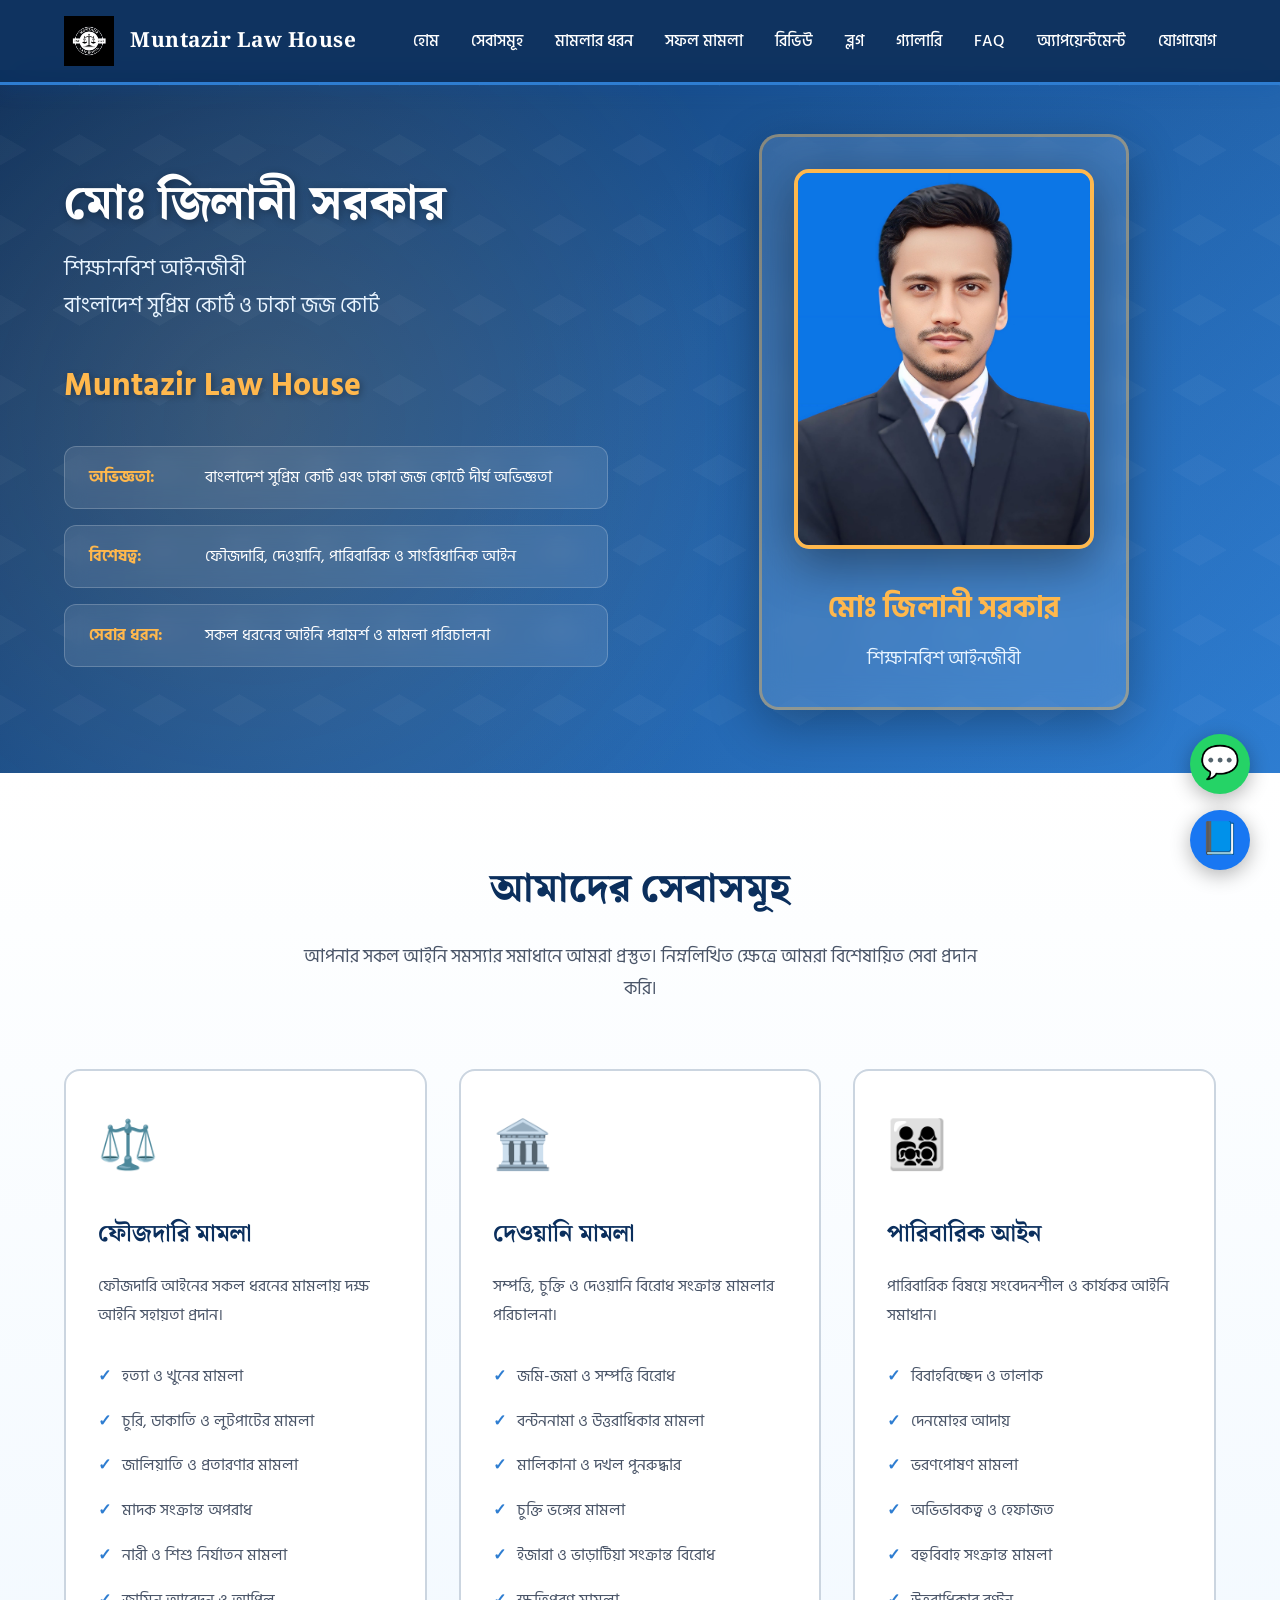
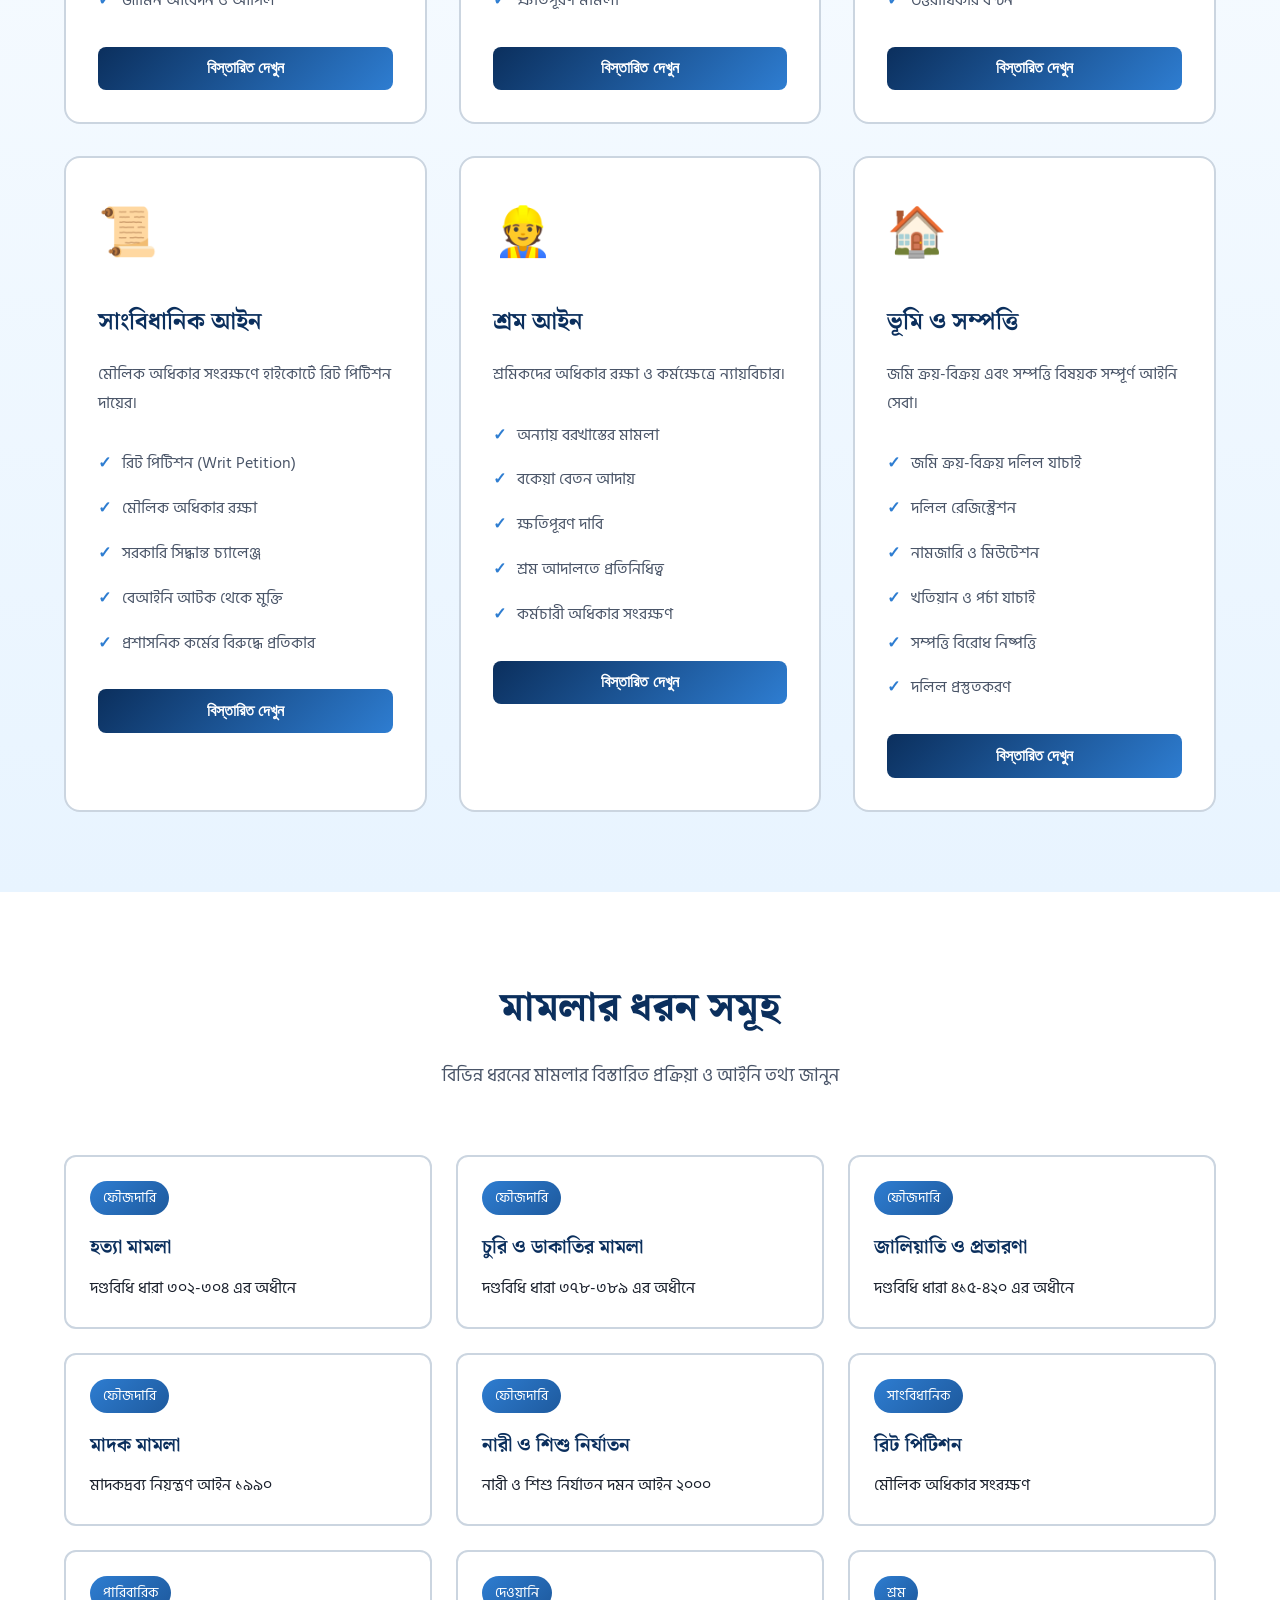
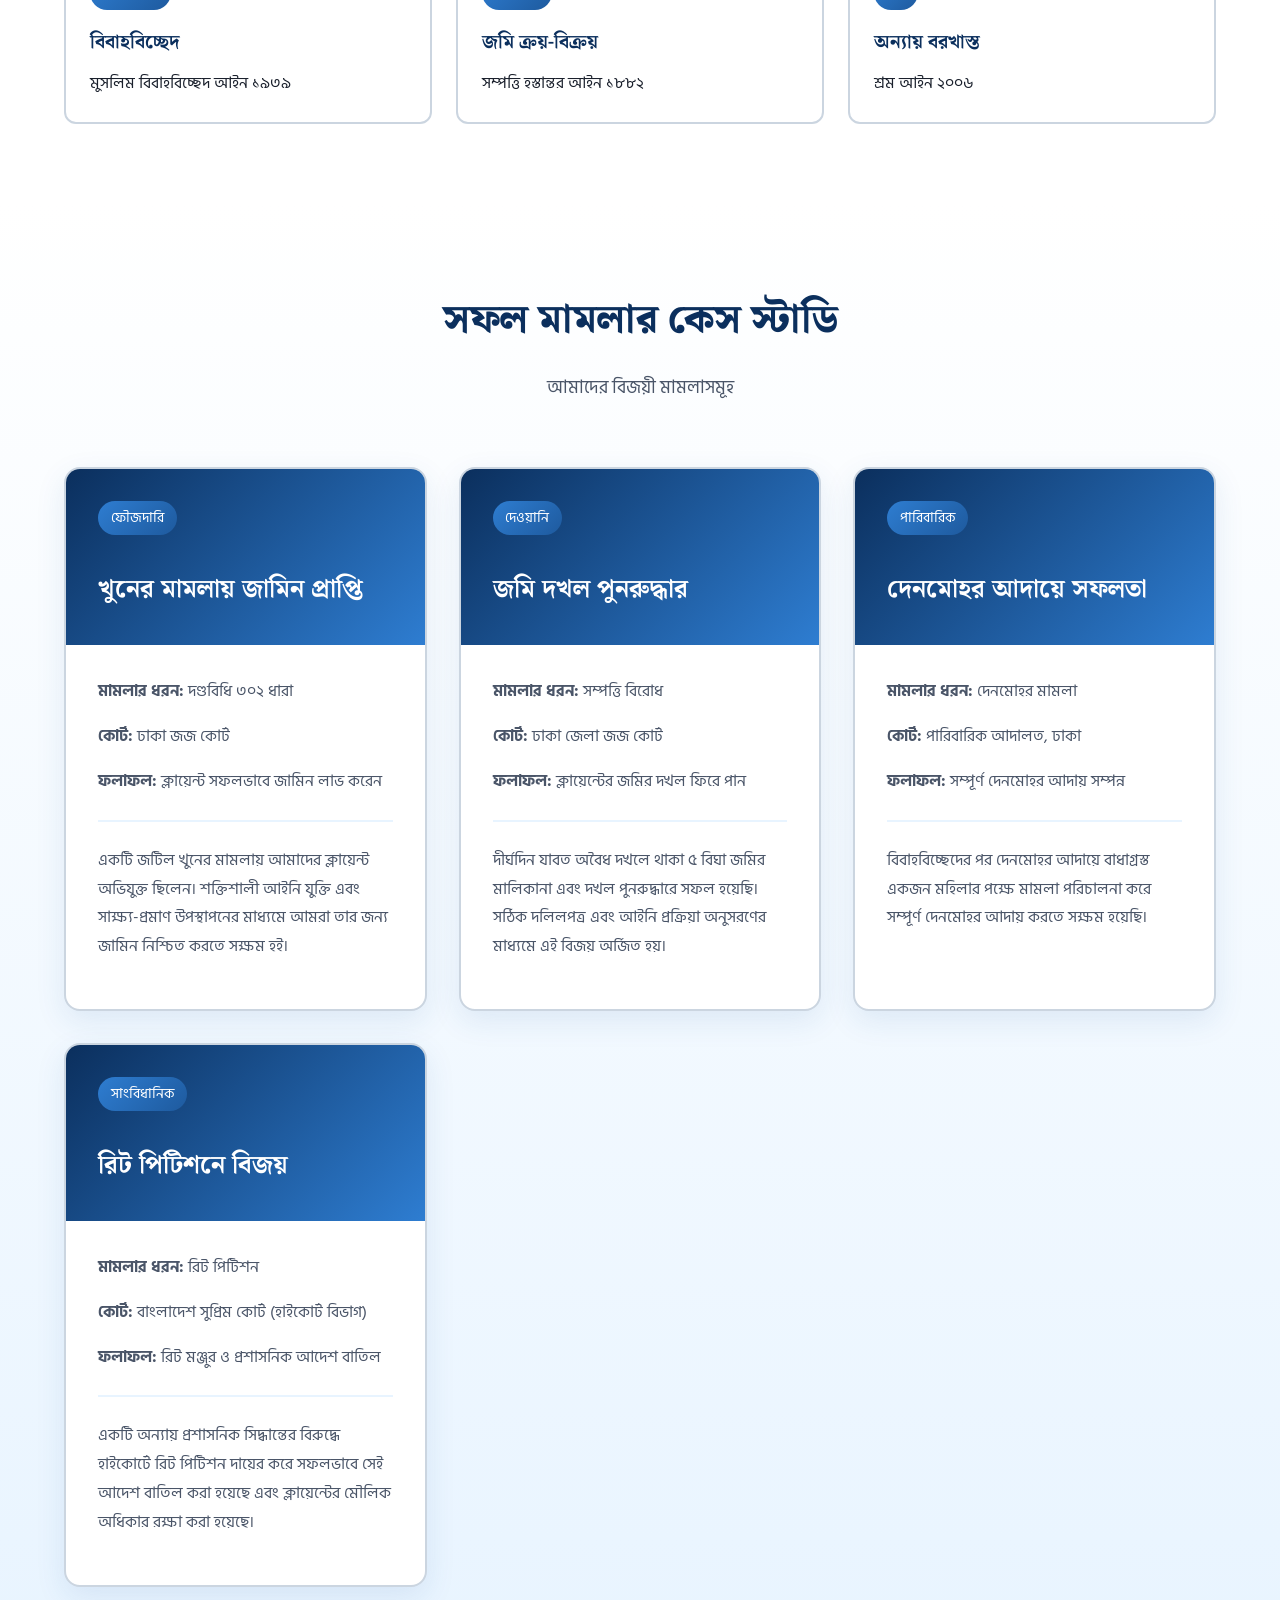
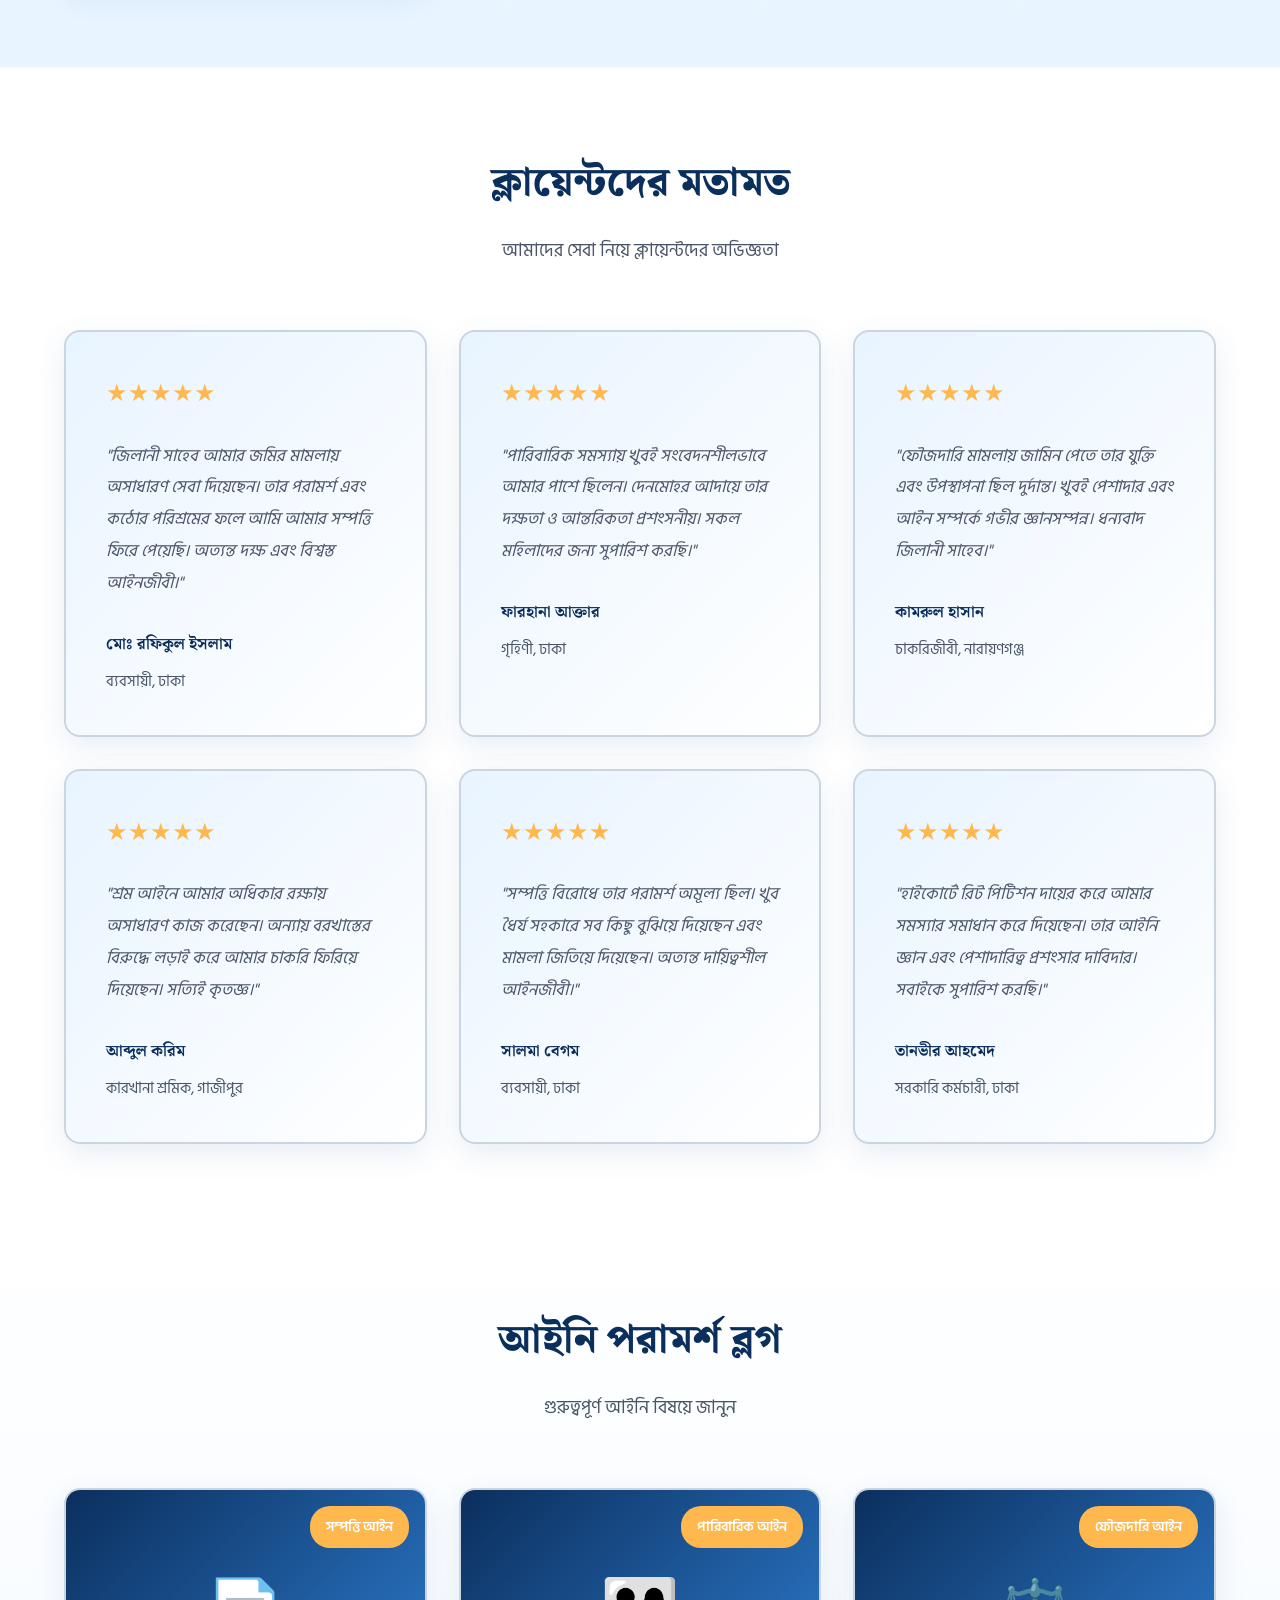
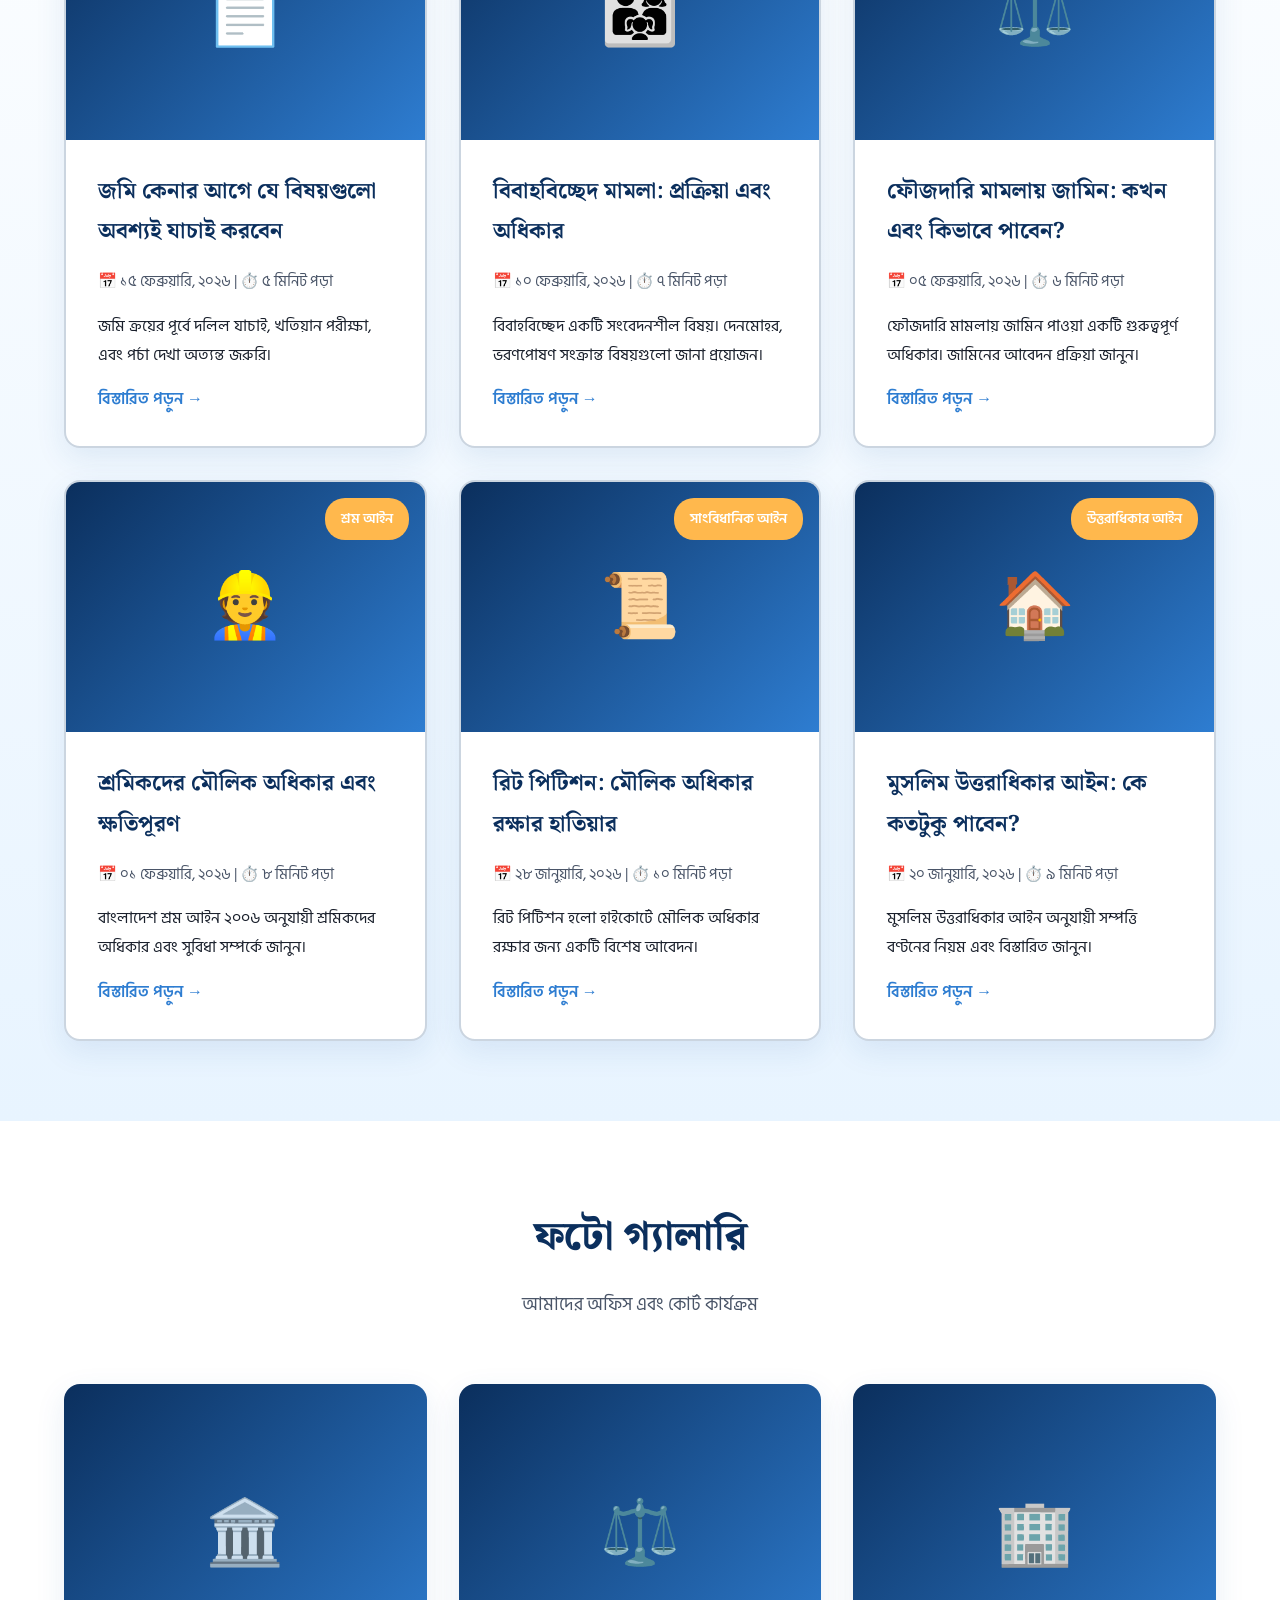
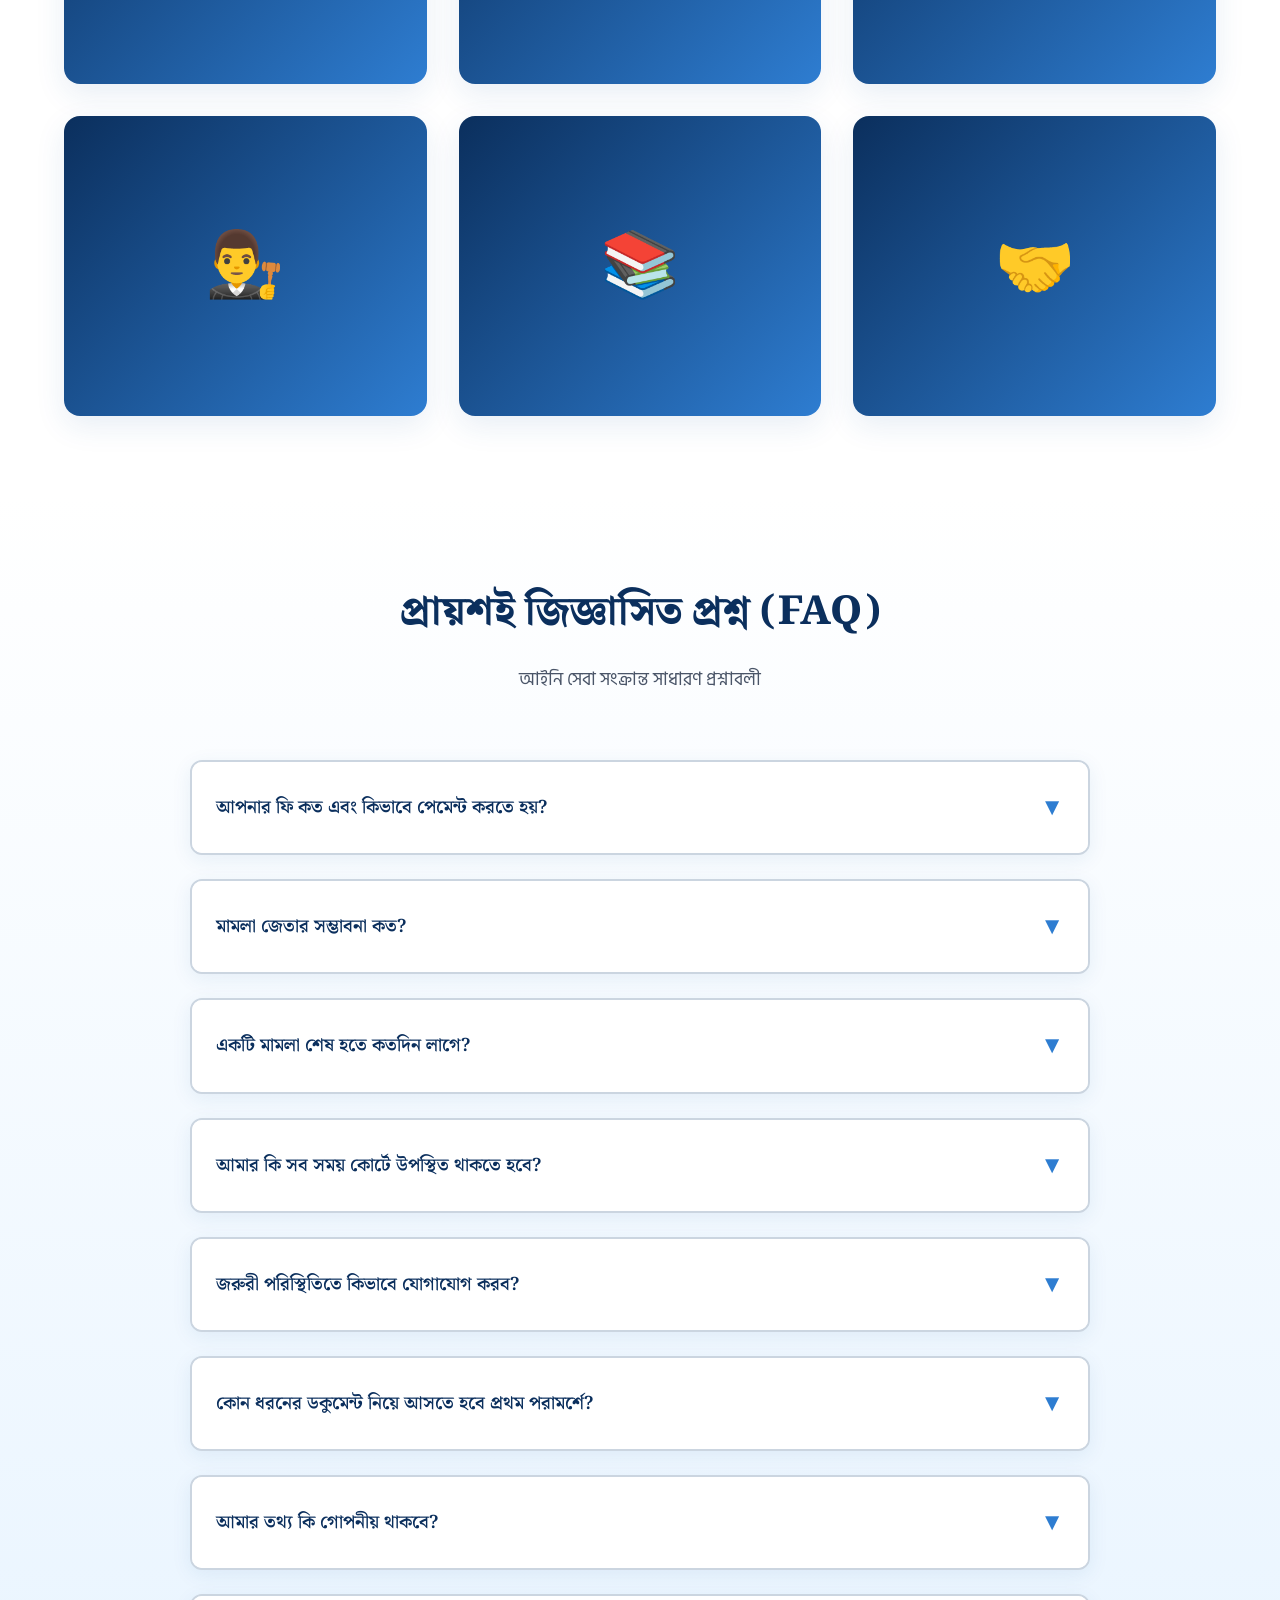
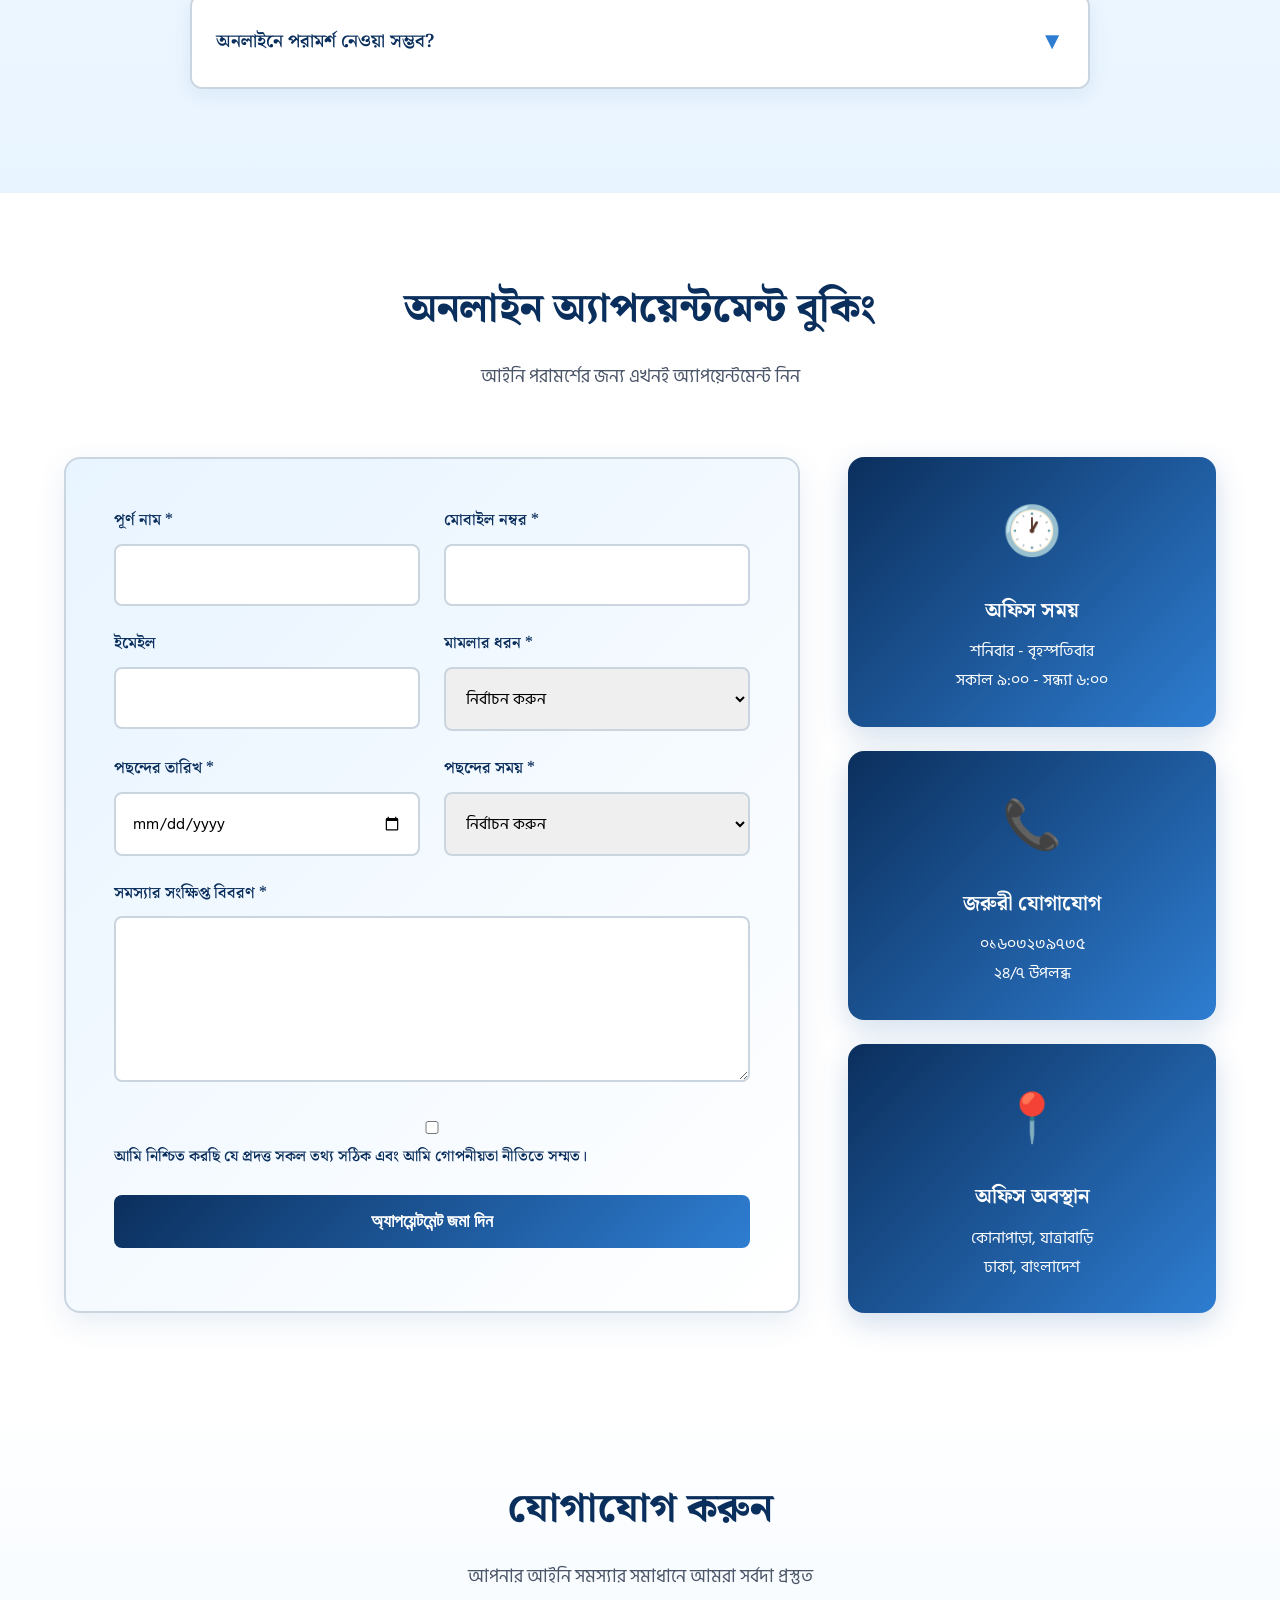
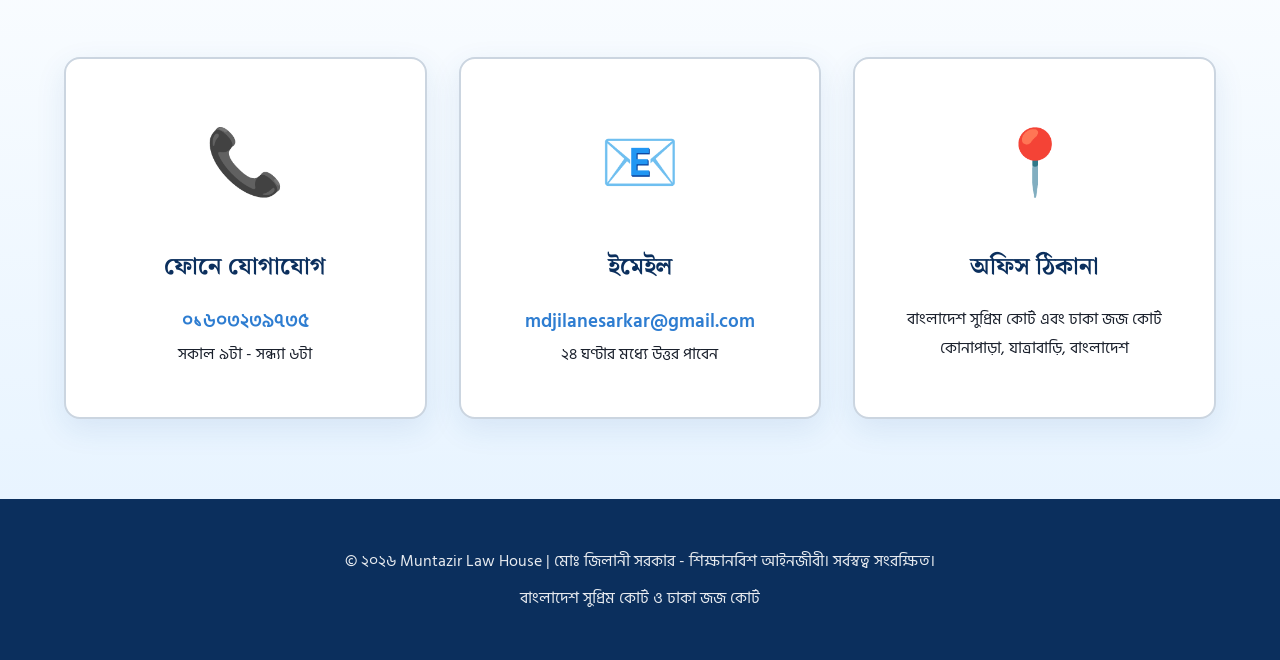
==== commit 8aae2dcb: "Update index.html home page updated" ====
--- a/index.html
+++ b/index.html
@@ -3,7 +3,7 @@
 <head>
     <meta charset="UTF-8">
     <meta name="viewport" content="width=device-width, initial-scale=1.0">
-    <title>Muntazir LawLab | MD. JILANE SARKAR | মোঃ জিলানী সরকার - শিক্ষানবিশ-আইনজীবী</title>
+    <title>Muntazir Law House | MD. JILANE SARKAR | মোঃ জিলানী সরকার - শিক্ষানবিশ-আইনজীবী</title>
     <link href="https://fonts.googleapis.com/css2?family=Hind+Siliguri:wght@300;400;500;600;700&family=Noto+Serif+Bengali:wght@400;500;600;700;800&display=swap" rel="stylesheet">
     <style>
         * {
@@ -1050,7 +1050,7 @@
         <div class="nav-container">
             <div class="logo-container">
                 <img src="logo.png" alt="Logo" class="logo-img">
-                <span class="logo-text">Muntazir LawLab</span>
+                <span class="logo-text">Muntazir Law House</span>
             </div>
             <ul class="nav-links">
                 <li><a href="#home">হোম</a></li>
@@ -1073,7 +1073,7 @@
             <div class="hero-text">
                 <h1>মোঃ জিলানী সরকার</h1>
                 <p class="subtitle">শিক্ষানবিশ আইনজীবী<br>বাংলাদেশ সুপ্রিম কোর্ট ও ঢাকা জজ কোর্ট</p>
-                <p class="company-name">Muntazir LawLab</p>
+                <p class="company-name">Muntazir Law House</p>
                 
                 <div class="hero-info">
                     <div class="hero-info-item">
@@ -1717,7 +1717,7 @@
 
     <!-- Footer -->
     <div class="footer">
-        <p>© ২০২৬ Muntazir LawLab | মোঃ জিলানী সরকার - শিক্ষানবিশ আইনজীবী। সর্বস্বত্ব সংরক্ষিত।</p>
+        <p>© ২০২৬ Muntazir Law House | মোঃ জিলানী সরকার - শিক্ষানবিশ আইনজীবী। সর্বস্বত্ব সংরক্ষিত।</p>
         <p>বাংলাদেশ সুপ্রিম কোর্ট ও ঢাকা জজ কোর্ট</p>
     </div>
 
